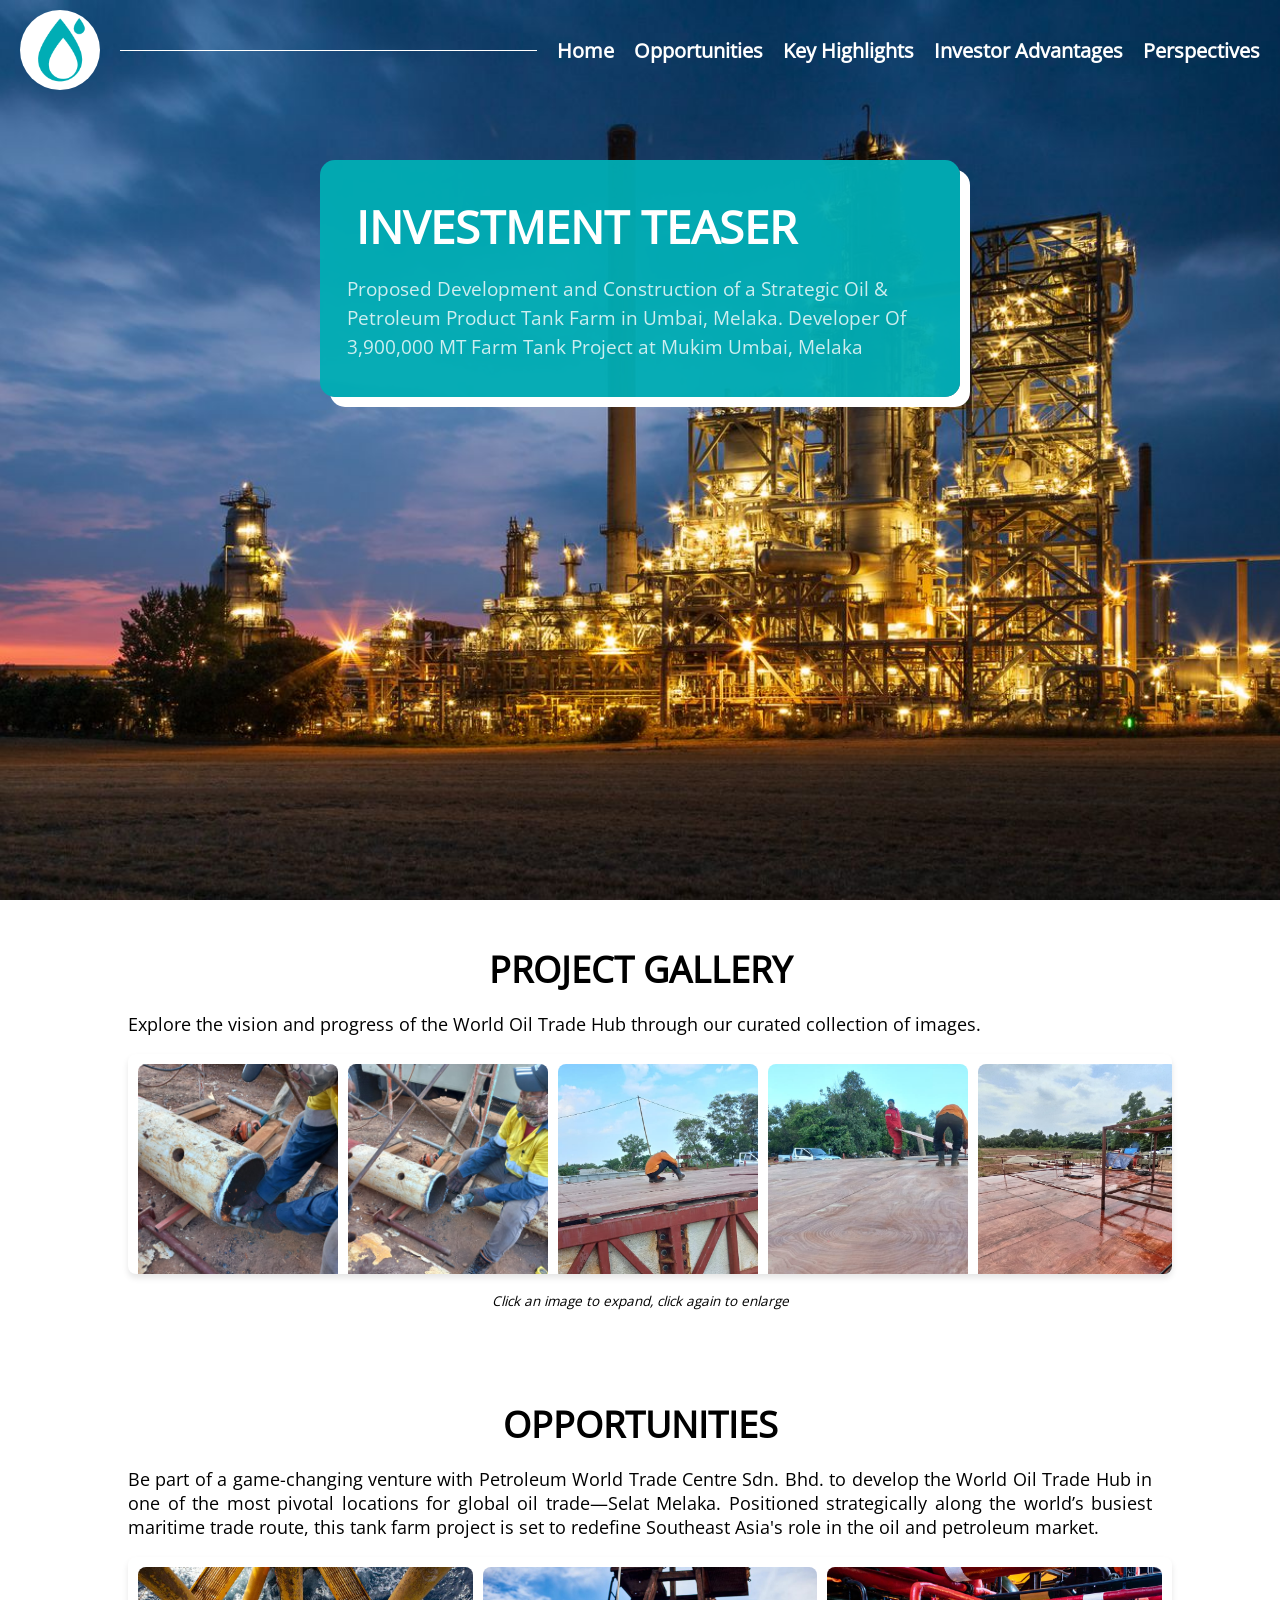
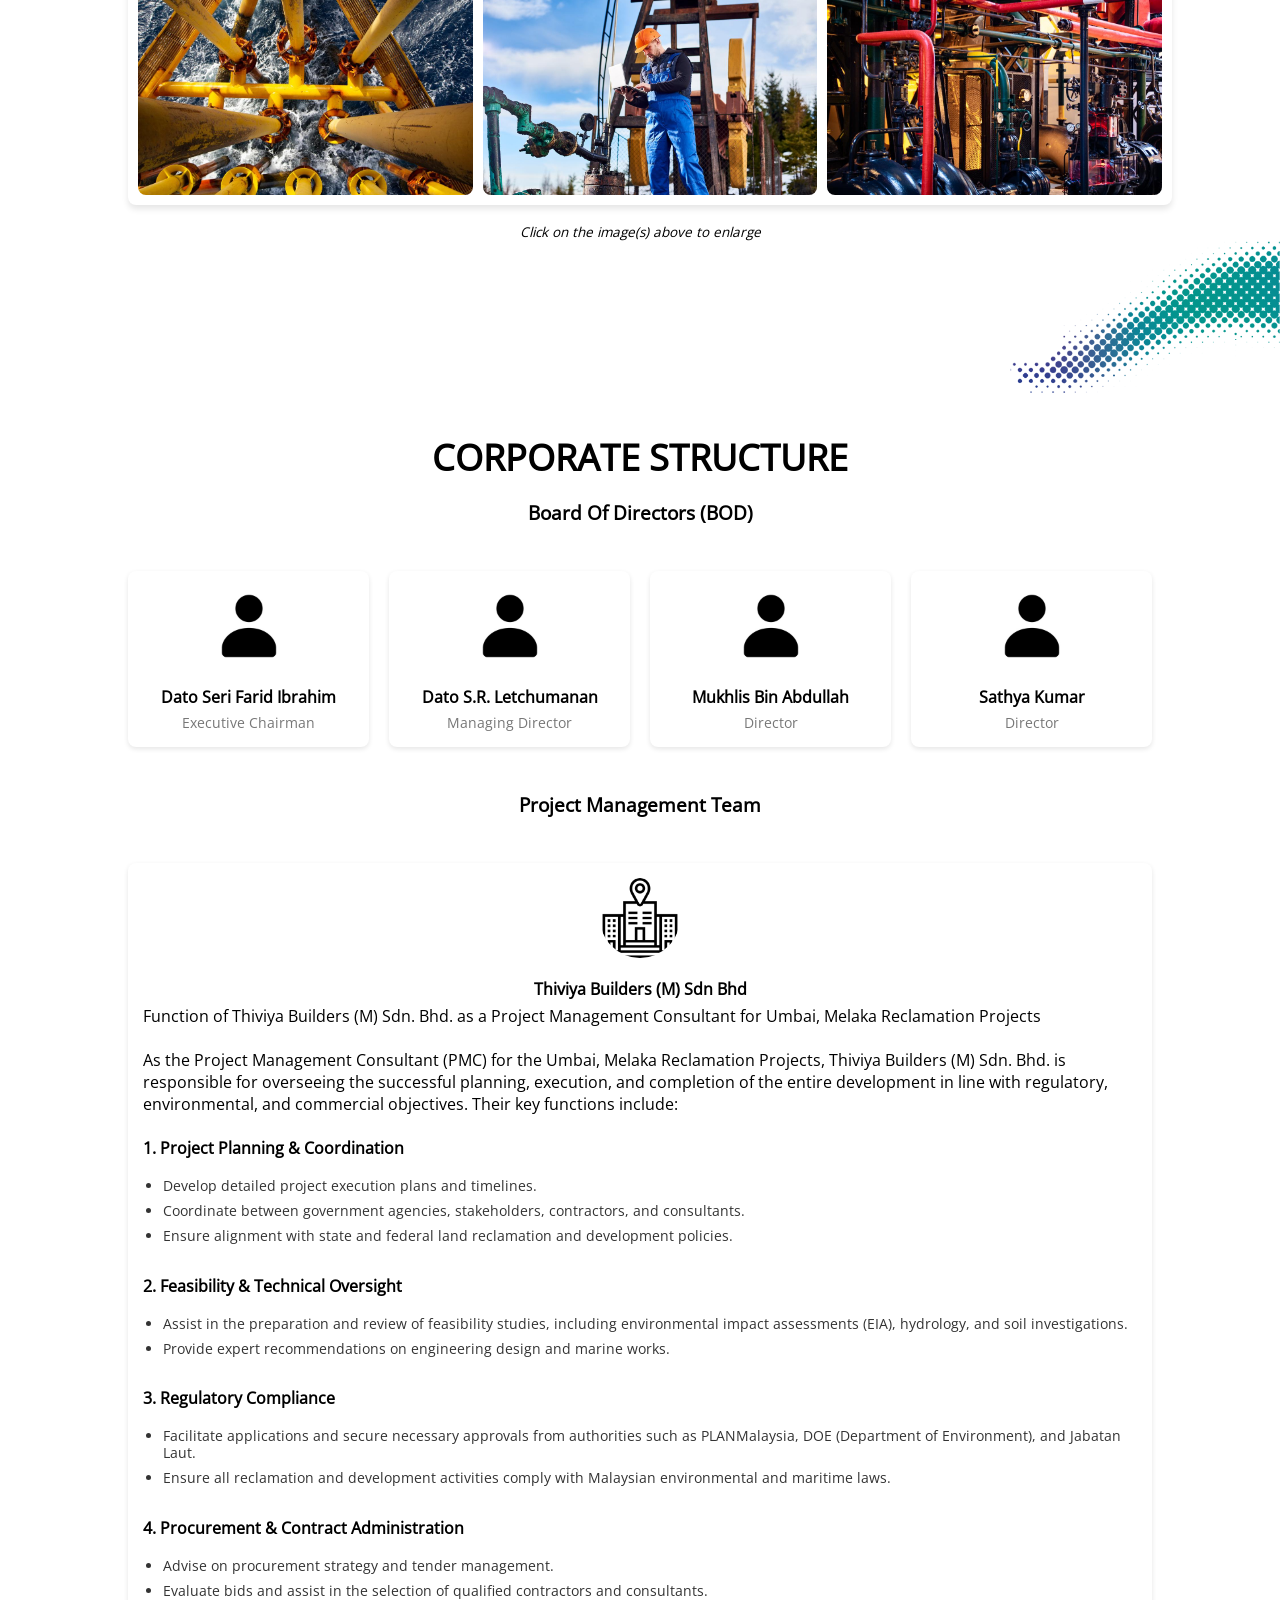
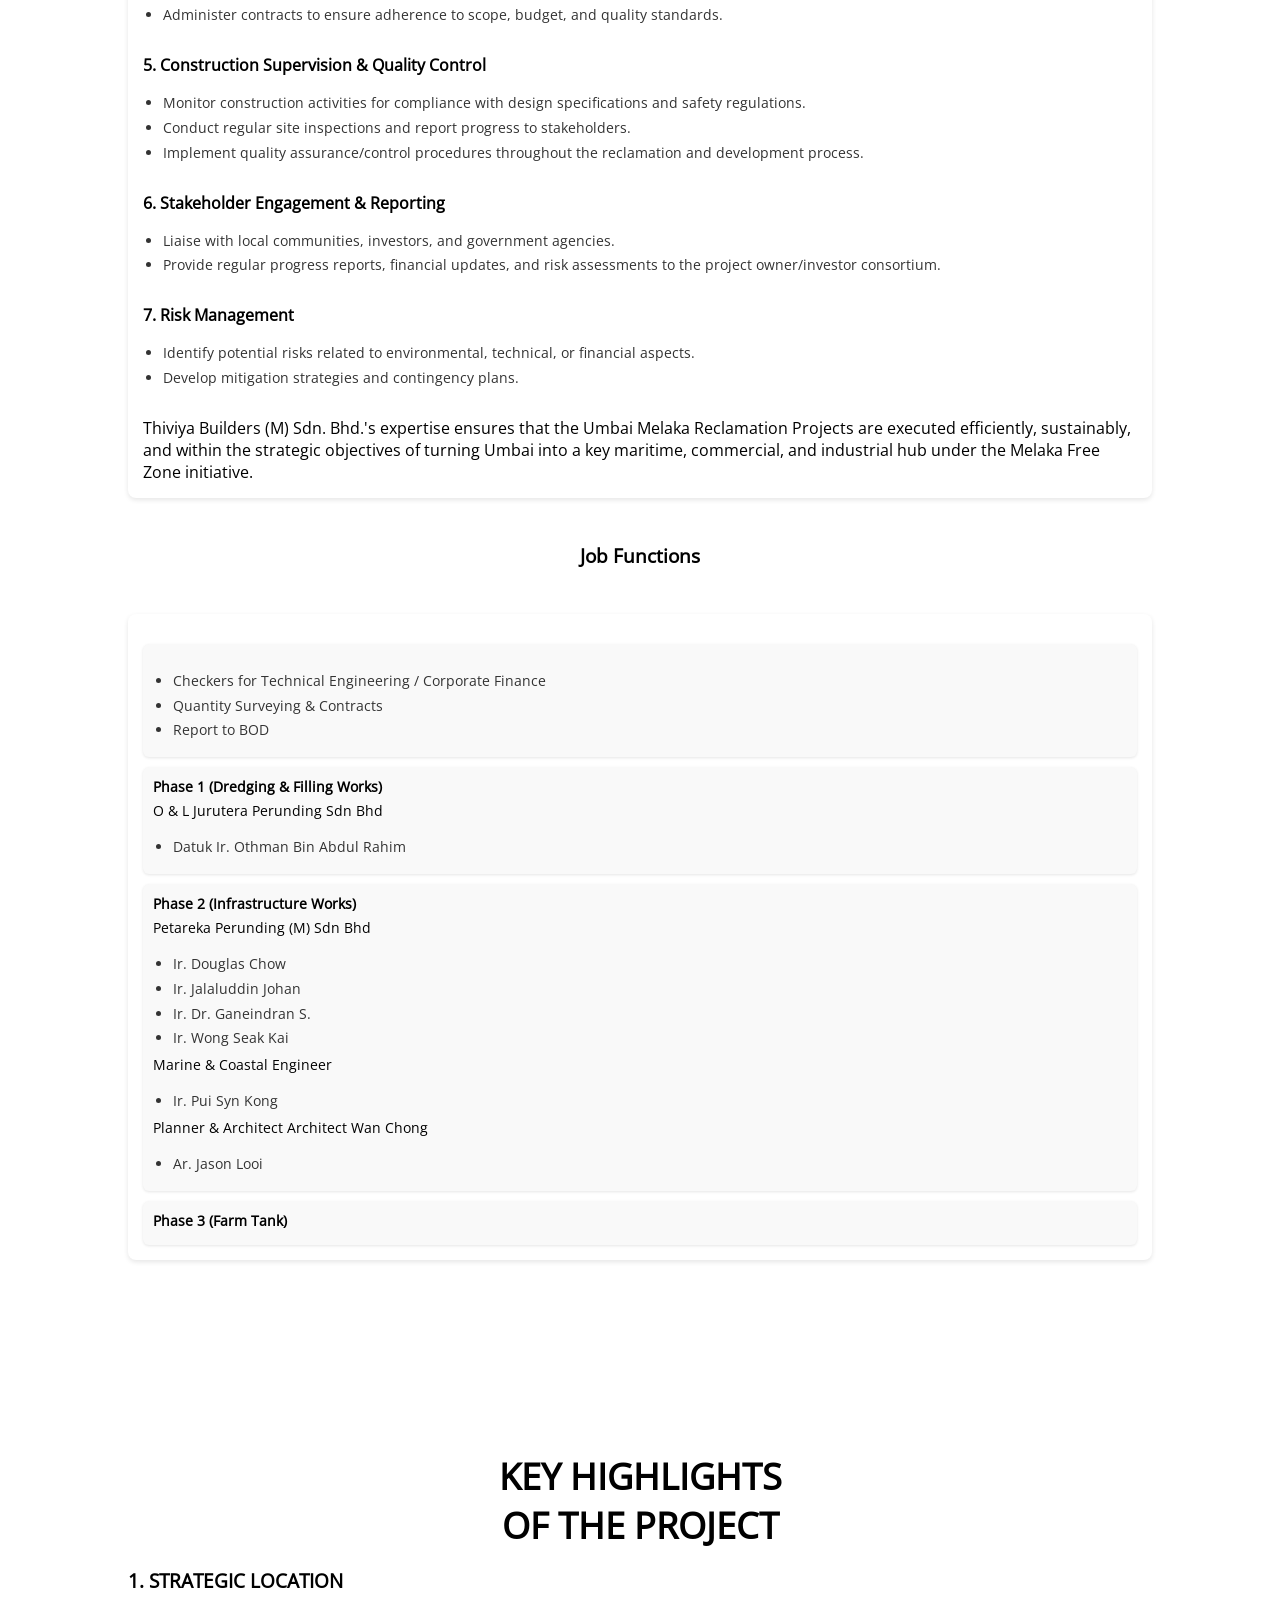
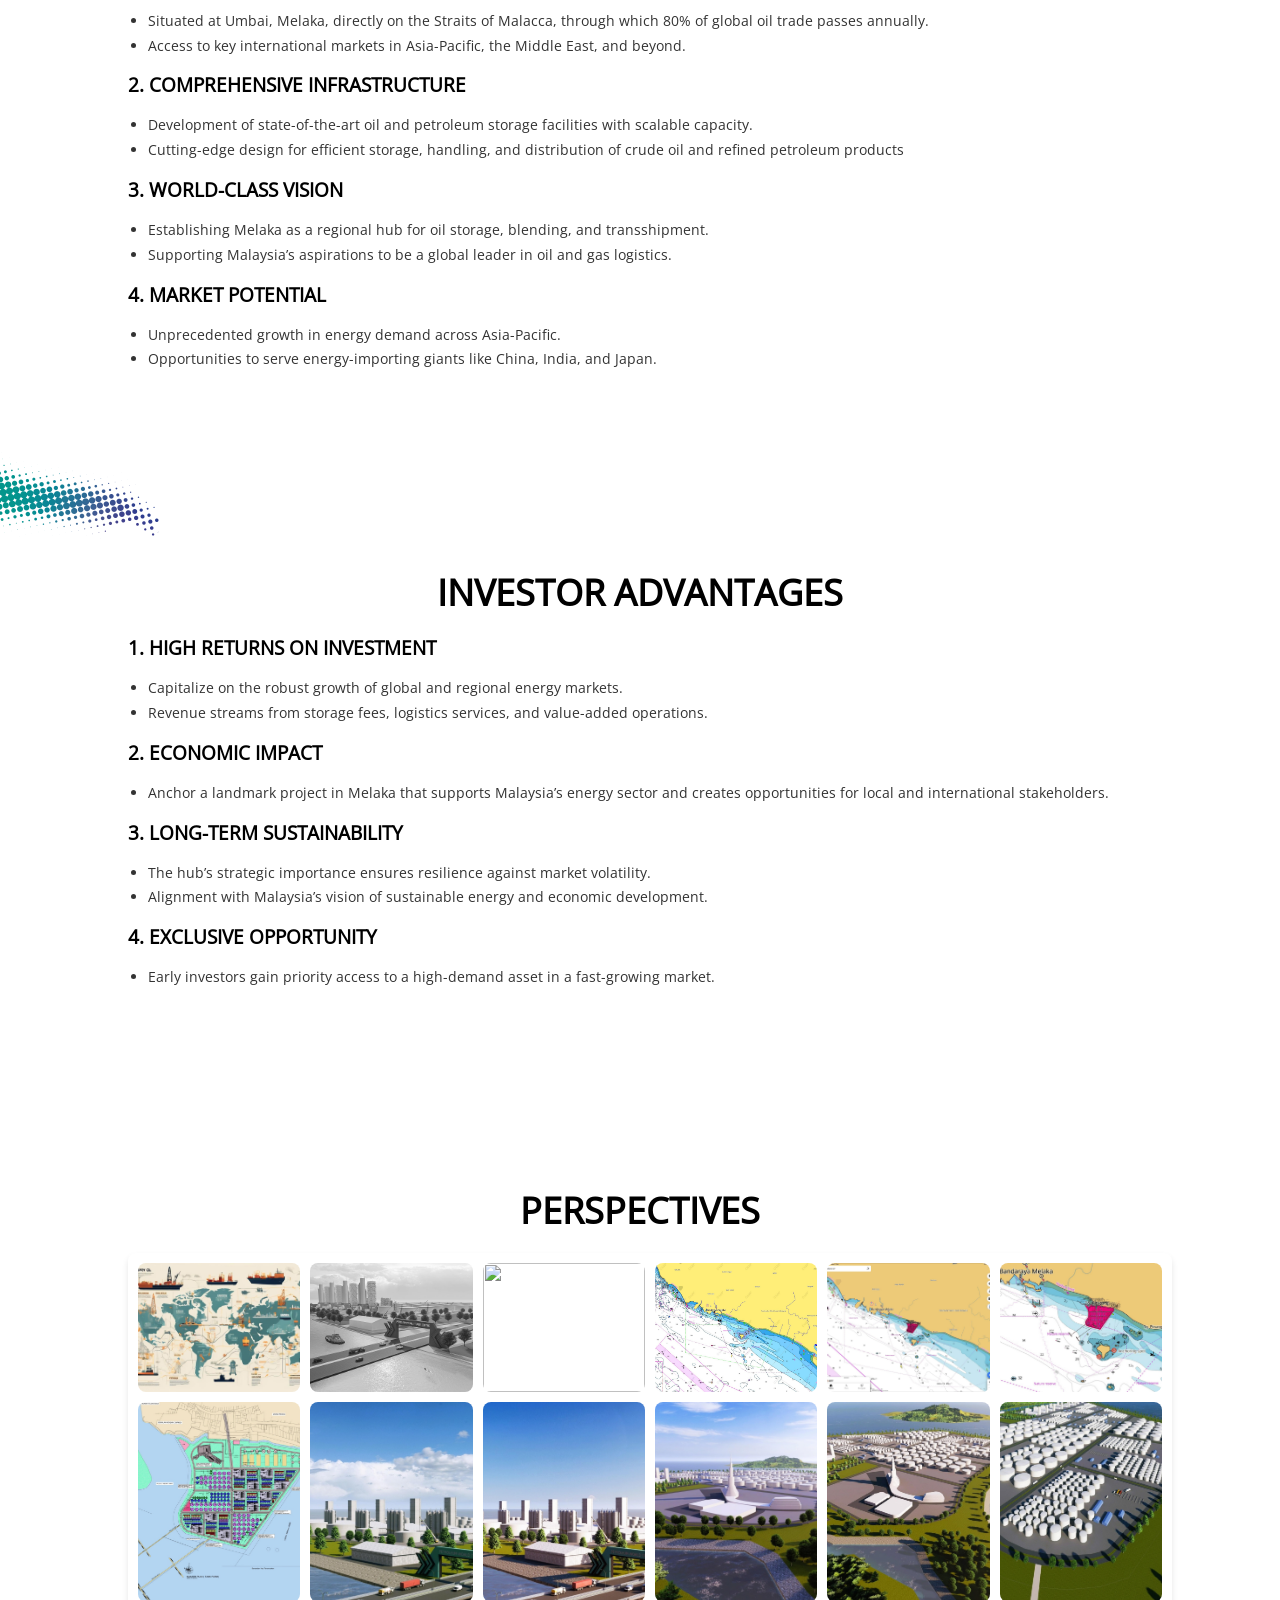
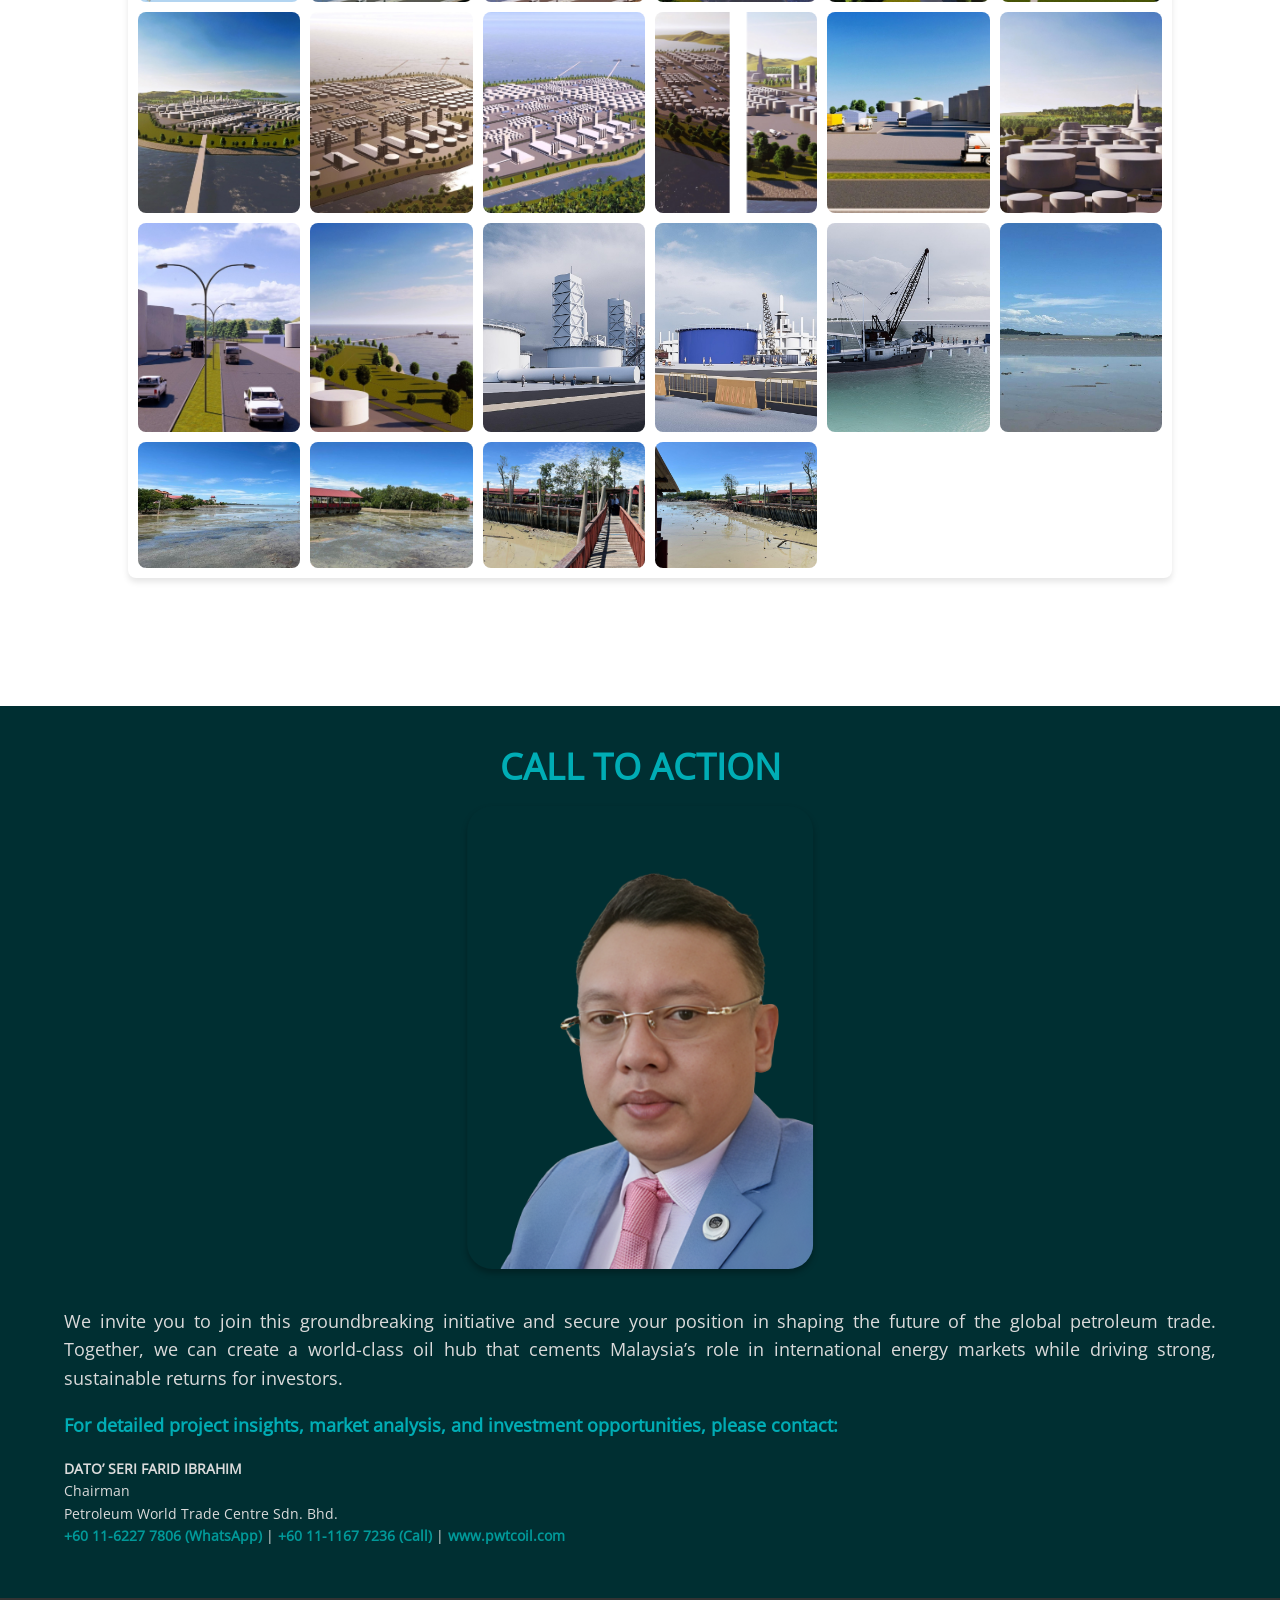
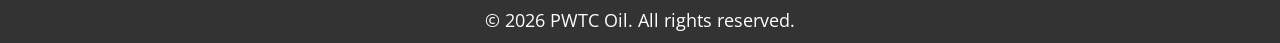
==== index.html @ 4625f6e3 "Update index.html Contact" ====
<!DOCTYPE html>
<html lang="en">
  <head>
    <meta charset="UTF-8">
    <meta name="viewport" content="width=device-width, initial-scale=1.0">
    <meta name="description" content="Strategic Oil & Petroleum Product Tank Farm Development in Umbai, Melaka.">
    <meta name="theme-color" content="#0b1d33">

    <link rel="stylesheet" href="/assets/css/styles.css">
    <link rel="icon" type="image/png" href="/assets/images/PWTC_logo_big.png" />
    <title>PWTC Oil</title>
    <script language="JavaScript" type="text/javascript" src="/assets/js/jquery.js"></script>
    <script language="JavaScript" type="text/javascript" src="/assets/js/jquery-ui.js"></script>
  </head>
  <body>

    <div class="nav">
      <img src="/assets/images/PWTC_logo_big.png">
      <div class="divider"></div>
      <div class="top">
        <a onclick="window.scrollTo({top: 0, behavior: 'smooth'})">Home</a>
        <a onclick="smoothScroll('opportunities')">Opportunities</a>
        <a onclick="smoothScroll('key-highlights')">Key Highlights</a>
        <a onclick="smoothScroll('investor-advantages')">Investor Advantages</a>
        <a onclick="smoothScroll('perspectives')">Perspectives</a>
      </div>
    </div>

    <div class="landing-text">
      <h1>INVESTMENT TEASER</h1>
      <p>
        Proposed Development and Construction of a Strategic Oil & Petroleum Product Tank Farm in Umbai, Melaka.
        Developer Of 3,900,000 MT Farm Tank Project at Mukim Umbai, Melaka
      </p>
    </div>

    <section class="gallery" style="margin-top: 100vh; padding-top: 5vh; padding-bottom: 5vh;" id="gallerySection" class="fade">
      <h1>PROJECT GALLERY</h1>
      <p>Explore the vision and progress of the World Oil Trade Hub through our curated collection of images.</p>
      <div class="gallery-carousel">
        <div class="carousel-track">
          <div class="gallery-item"><img src="/assets/images/gallery/1.jpg" alt="Gallery Image 1"></div>
          <div class="gallery-item"><img src="/assets/images/gallery/2.jpg" alt="Gallery Image 2"></div>
          <div class="gallery-item"><img src="/assets/images/gallery/3.jpg" alt="Gallery Image 3"></div>
          <div class="gallery-item"><img src="/assets/images/gallery/4.jpg" alt="Gallery Image 4"></div>
          <div class="gallery-item"><img src="/assets/images/gallery/5.jpg" alt="Gallery Image 5"></div>
          <div class="gallery-item"><img src="/assets/images/gallery/6.jpg" alt="Gallery Image 6"></div>
          <div class="gallery-item"><img src="/assets/images/gallery/7.jpg" alt="Gallery Image 7"></div>
          <div class="gallery-item"><img src="/assets/images/gallery/8.jpg" alt="Gallery Image 8"></div>
          <div class="gallery-item"><img src="/assets/images/gallery/9.jpg" alt="Gallery Image 9"></div>
          <div class="gallery-item"><img src="/assets/images/gallery/10.jpg" alt="Gallery Image 10"></div>
          <div class="gallery-item"><img src="/assets/images/gallery/11.jpg" alt="Gallery Image 11"></div>
          <div class="gallery-item"><img src="/assets/images/gallery/12.jpg" alt="Gallery Image 12"></div>
          <div class="gallery-item"><img src="/assets/images/gallery/13.jpg" alt="Gallery Image 13"></div>
          <div class="gallery-item"><img src="/assets/images/gallery/14.jpg" alt="Gallery Image 14"></div>
          <div class="gallery-item"><img src="/assets/images/gallery/15.jpg" alt="Gallery Image 15"></div>
          <div class="gallery-item"><img src="/assets/images/gallery/16.jpg" alt="Gallery Image 16"></div>
          <div class="gallery-item"><img src="/assets/images/gallery/17.jpg" alt="Gallery Image 17"></div>
          <div class="gallery-item"><img src="/assets/images/gallery/18.jpg" alt="Gallery Image 18"></div>
          <div class="gallery-item"><img src="/assets/images/gallery/19.jpg" alt="Gallery Image 19"></div>
          <div class="gallery-item"><img src="/assets/images/gallery/20.jpg" alt="Gallery Image 20"></div>
          <div class="gallery-item"><img src="/assets/images/gallery/21.jpg" alt="Gallery Image 21"></div>
          <div class="gallery-item"><img src="/assets/images/gallery/22.jpg" alt="Gallery Image 22"></div>
          <div class="gallery-item"><img src="/assets/images/gallery/23.jpg" alt="Gallery Image 23"></div>
          <div class="gallery-item"><img src="/assets/images/gallery/24.jpg" alt="Gallery Image 24"></div>
          <div class="gallery-item"><img src="/assets/images/gallery/25.jpg" alt="Gallery Image 25"></div>
        </div>
      </div>
      <button class="collapse-btn" style="display: none;">Collapse Gallery</button>
      <p class="bt">Click an image to expand, click again to enlarge</p>
    </section>

    <section class="opportunities" style="padding-top: 5vh;" id="firstSection" class="fade">
      <h1>OPPORTUNITIES</h1>
      <p>
        Be part of a game-changing venture with Petroleum World
        Trade Centre Sdn. Bhd. to develop the World Oil Trade Hub in
        one of the most pivotal locations for global oil trade—Selat
        Melaka. Positioned strategically along the world’s busiest
        maritime trade route, this tank farm project is set to redefine
        Southeast Asia's role in the oil and petroleum market.
      </p>
      <div class="image-grid">
        <div class="grid-item"><img onclick="modalimg(this)" src="/assets/images/img18.jpg" alt="Image 1"></div>
        <div class="grid-item"><img onclick="modalimg(this)" src="/assets/images/img20.jpg" alt="Image 2"></div>
        <div class="grid-item"><img onclick="modalimg(this)" src="/assets/images/img19.jpg" alt="Image 3"></div>
      </div>
      <p class="bt">Click on the image(s) above to enlarge</p>
      <img class="decoleft" src="/assets/images/frpattern.png">
    </section>

    <section class="corporate-structure">
      <h1>CORPORATE STRUCTURE</h1>
      <h2 class="grid-title">Board Of Directors (BOD)</h2>
      <div class="grid" style="margin-top: 5vh;">
        <div class="card">
            <img src="assets/images/pfp_placeholder.jpg" alt="Profile Picture" class="profile-picture">
            <div class="name">Dato Seri Farid Ibrahim</div>
            <div class="group">Executive Chairman</div>
        </div>
        <div class="card">
            <img src="assets/images/pfp_placeholder.jpg" alt="Profile Picture" class="profile-picture">
            <div class="name">Dato S.R. Letchumanan</div>
            <div class="group">Managing Director</div>
        </div>
        <div class="card">
            <img src="assets/images/pfp_placeholder.jpg" alt="Profile Picture" class="profile-picture">
            <div class="name">Mukhlis Bin Abdullah</div>
            <div class="group">Director</div>
        </div>
        <div class="card">
          <img src="assets/images/pfp_placeholder.jpg" class="profile-picture">
          <div class="name">Sathya Kumar</div>
          <div class="group">Director</div>
        </div>
      </div>
      <h2 class="grid-title" style="margin-top: 5vh;">Project Management Team</h2>
      <div class="grid" style="margin-top: 5vh;">
        <div class="card">
          <img src="assets/images/building_placeholder.png" class="profile-picture">
          <div class="name">Thiviya Builders (M) Sdn Bhd</div>
          <div style="text-align: left;">
  Function of Thiviya Builders (M) Sdn. Bhd. as a Project Management Consultant for Umbai, Melaka Reclamation Projects
  <br>
  <br>
  As the Project Management Consultant (PMC) for the Umbai, Melaka Reclamation Projects, Thiviya Builders (M) Sdn. Bhd. is responsible for overseeing the successful planning, execution, and completion of the entire development in line with regulatory, environmental, and commercial objectives. Their key functions include:
  <br><br>
  <b>1. Project Planning & Coordination</b>
  <ul>
    <li>Develop detailed project execution plans and timelines.</li>
    <li>Coordinate between government agencies, stakeholders, contractors, and consultants.</li>
    <li>Ensure alignment with state and federal land reclamation and development policies.</li>
  </ul><br>

  <b>2. Feasibility & Technical Oversight</b>
  <ul>
    <li>Assist in the preparation and review of feasibility studies, including environmental impact assessments (EIA), hydrology, and soil investigations.</li>
    <li>Provide expert recommendations on engineering design and marine works.</li>
  </ul><br>

  <b>3. Regulatory Compliance</b>
  <ul>
    <li>Facilitate applications and secure necessary approvals from authorities such as PLANMalaysia, DOE (Department of Environment), and Jabatan Laut.</li>
    <li>Ensure all reclamation and development activities comply with Malaysian environmental and maritime laws.</li>
  </ul><br>

  <b>4. Procurement & Contract Administration</b>
  <ul>
    <li>Advise on procurement strategy and tender management.</li>
    <li>Evaluate bids and assist in the selection of qualified contractors and consultants.</li>
    <li>Administer contracts to ensure adherence to scope, budget, and quality standards.</li>
  </ul><br>

  <b>5. Construction Supervision & Quality Control</b>
  <ul>
    <li>Monitor construction activities for compliance with design specifications and safety regulations.</li>
    <li>Conduct regular site inspections and report progress to stakeholders.</li>
    <li>Implement quality assurance/control procedures throughout the reclamation and development process.</li>
  </ul><br>

  <b>6. Stakeholder Engagement & Reporting</b>
  <ul>
    <li>Liaise with local communities, investors, and government agencies.</li>
    <li>Provide regular progress reports, financial updates, and risk assessments to the project owner/investor consortium.</li>
  </ul><br>

  <b>7. Risk Management</b>
  <ul>
    <li>Identify potential risks related to environmental, technical, or financial aspects.</li>
    <li>Develop mitigation strategies and contingency plans.</li>
  </ul><br>

  Thiviya Builders (M) Sdn. Bhd.'s expertise ensures that the Umbai Melaka Reclamation Projects are executed efficiently, sustainably, and within the strategic objectives of turning Umbai into a key maritime, commercial, and industrial hub under the Melaka Free Zone initiative.
</div>
        </div>
      </div>
      <h2 class="grid-title" style="margin-top: 5vh;">Job Functions</h2>
      <div class="grid" style="margin-top: 5vh;">
        <div class="card">
            <div class="nested-cards" style="grid-template-columns: none;">
              <div class="nested-card">
                <ul>
                  <li>Checkers for Technical Engineering / Corporate Finance</li>
                  <li>Quantity Surveying & Contracts</li>
                  <li>Report to BOD</li>
                </ul>
              </div>
              <div class="nested-card">
                <div class="nested-card-title" style="text-align: left;">Phase 1 (Dredging & Filling Works)</div>
                <div style="text-align: left;">
                  O & L Jurutera Perunding Sdn Bhd
                  <ul>
                    <li>Datuk Ir. Othman Bin Abdul Rahim</li>
                  </ul>
                </div>
              </div>
              <div class="nested-card">
                <div class="nested-card-title" style="text-align: left;">Phase 2 (Infrastructure Works)</div>
                <div style="text-align: left;">
                  Petareka Perunding (M) Sdn Bhd
                  <ul>
                    <li>Ir. Douglas Chow</li>
                    <li>Ir. Jalaluddin Johan</li>
                    <li>Ir. Dr. Ganeindran S.</li>
                    <li>Ir. Wong Seak Kai</li>
                  </ul>
                  Marine & Coastal Engineer
                  <ul>
                    <li>Ir. Pui Syn Kong</li>
                  </ul>
                  Planner & Architect Architect Wan Chong
                  <ul>
                    <li>Ar. Jason Looi</li>
                  </ul>
                </div>
              </div>
              <div class="nested-card">
                <div class="nested-card-title" style="text-align: left;">Phase 3 (Farm Tank)</div>
              </div>
            </div>
        </div>
      </div>
    </section>

    <section class="key-highlights">
      <div id="particles-js"></div>
      <h1>KEY HIGHLIGHTS<br>OF THE PROJECT</h1>
      <h2>1. STRATEGIC LOCATION</h2>
      <ul>
        <li>Situated at Umbai, Melaka, directly on the Straits of Malacca, through which 80% of global oil trade passes annually.</li>
        <li>Access to key international markets in Asia-Pacific, the Middle East, and beyond.</li>
      </ul>
      <h2>2. COMPREHENSIVE INFRASTRUCTURE</h2>
      <ul>
        <li>Development of state-of-the-art oil and petroleum storage facilities with scalable capacity.</li>
        <li>Cutting-edge design for efficient storage, handling, and distribution of crude oil and refined petroleum products</li>
      </ul>
      <h2>3. WORLD-CLASS VISION</h2>
      <ul>
        <li>Establishing Melaka as a regional hub for oil storage, blending, and transshipment.</li>
        <li>Supporting Malaysia’s aspirations to be a global leader in oil and gas logistics.</li>
      </ul>
      <h2>4. MARKET POTENTIAL</h2>
      <ul>
        <li>Unprecedented growth in energy demand across Asia-Pacific.</li>
        <li>Opportunities to serve energy-importing giants like China, India, and Japan.</li>
      </ul>
      <img class="decoright" src="/assets/images/flpattern.png">
    </section>

    <section class="investor-advantages">
      <h1>INVESTOR ADVANTAGES</h1>
      <h2>1. HIGH RETURNS ON INVESTMENT</h2>
      <ul>
        <li>Capitalize on the robust growth of global and regional energy markets.</li>
        <li>Revenue streams from storage fees, logistics services, and value-added operations.</li>
      </ul>
      <h2>2. ECONOMIC IMPACT</h2>
      <ul>
        <li>Anchor a landmark project in Melaka that supports Malaysia’s energy sector and creates opportunities for local and international stakeholders.</li>
      </ul>
      <h2>3. LONG-TERM SUSTAINABILITY</h2>
      <ul>
        <li>The hub’s strategic importance ensures resilience against market volatility.</li>
        <li>Alignment with Malaysia’s vision of sustainable energy and economic development.</li>
      </ul>
      <h2>4. EXCLUSIVE OPPORTUNITY</h2>
      <ul>
        <li>Early investors gain priority access to a high-demand asset in a fast-growing market.</li>
      </ul>
    </section>

    <section class="perspectives">
      <h1>PERSPECTIVES</h1>
      <div class="image-grid">
        <div class="grid-item"><img onclick="modalimg(this)" src="/assets/images/7.jpg"></div>
        <div class="grid-item"><img onclick="modalimg(this)" src="/assets/images/24.jpg"></div>
        <div class="grid-item"><img onclick="modalimg(this)" src="/assets/images/27.png"></div>
        <div class="grid-item"><img onclick="modalimg(this)" src="/assets/images/28.jpg"></div>
        <div class="grid-item"><img onclick="modalimg(this)" src="/assets/images/30.jpg"></div>
        <div class="grid-item"><img onclick="modalimg(this)" src="/assets/images/32.jpg"></div>
        <div class="grid-item"><img onclick="modalimg(this)" src="/assets/images/35.jpg"></div>
        <div class="grid-item"><img onclick="modalimg(this)" src="/assets/images/38.jpg"></div>
        <div class="grid-item"><img onclick="modalimg(this)" src="/assets/images/39.jpg"></div>
        <div class="grid-item"><img onclick="modalimg(this)" src="/assets/images/40.jpg"></div>
        <div class="grid-item"><img onclick="modalimg(this)" src="/assets/images/41.jpg"></div>
        <div class="grid-item"><img onclick="modalimg(this)" src="/assets/images/42.jpg"></div>
        <div class="grid-item"><img onclick="modalimg(this)" src="/assets/images/43.jpg"></div>
        <div class="grid-item"><img onclick="modalimg(this)" src="/assets/images/44.jpg"></div>
        <div class="grid-item"><img onclick="modalimg(this)" src="/assets/images/45.jpg"></div>
        <div class="grid-item"><img onclick="modalimg(this)" src="/assets/images/46.png"></div>
        <div class="grid-item"><img onclick="modalimg(this)" src="/assets/images/47.jpg"></div>
        <div class="grid-item"><img onclick="modalimg(this)" src="/assets/images/48.jpg"></div>
        <div class="grid-item"><img onclick="modalimg(this)" src="/assets/images/49.jpg"></div>
        <div class="grid-item"><img onclick="modalimg(this)" src="/assets/images/50.jpg"></div>
        <div class="grid-item"><img onclick="modalimg(this)" src="/assets/images/51.jpg"></div>
        <div class="grid-item"><img onclick="modalimg(this)" src="/assets/images/52.jpg"></div>
        <div class="grid-item"><img onclick="modalimg(this)" src="/assets/images/53.jpg"></div>
        <div class="grid-item"><img onclick="modalimg(this)" src="/assets/images/54.jpg"></div>
        <div class="grid-item"><img onclick="modalimg(this)" src="/assets/images/55.jpg"></div>
        <div class="grid-item"><img onclick="modalimg(this)" src="/assets/images/56.jpg"></div>
        <div class="grid-item"><img onclick="modalimg(this)" src="/assets/images/57.png"></div>
        <div class="grid-item"><img onclick="modalimg(this)" src="/assets/images/58.jpg"></div>
      </div>
    </section>

    <section class="call-to-action">
      <h1>CALL TO ACTION</h1>
      <div class="content-wrapper">
        <img class="person-frame" src="/assets/images/dsfi.png" alt="Person Image">
          <div class="text-content">
              <p>We invite you to join this groundbreaking initiative and secure your position in shaping the future of the global petroleum trade. Together, we can create a world-class oil hub that cements Malaysia’s role in international energy markets while driving strong, sustainable returns for investors.</p>
              <p class="highlight">For detailed project insights, market analysis, and investment opportunities, please contact:</p>
              <p class="contact-info">
                  <strong>DATO’ SERI FARID IBRAHIM</strong><br>
                  Chairman<br>
                  Petroleum World Trade Centre Sdn. Bhd.<br>
                  <a href="tel:601162277806">+60 11-6227 7806 (WhatsApp)</a> | <a href="tel:601111677236">+60 11-1167 7236 (Call)</a> | <a href="http://www.pwtcoil.com" target="_blank">www.pwtcoil.com</a>
              </p>
          </div>
      </div>
    </section>

    <footer class="footer">
      <p id="c">© 2024 PWTC Oil. All rights reserved.</p>
    </footer>

    <div class="image-modal">
      <img id="modalimg" onclick="closeimgmodal()" src="">
      <a>×</a>
    </div>
    <script src="/assets/js/main.js"></script>
    <script src="/assets/js/stars.js"></script>
    <script src="/assets/js/carousel.js"></script>
  </body>
</html>
---- assets/css/styles.css ----
* {
    padding: 0;
    border: 0;
    margin: 0;
    font-family: OpenSans;
}
.nav {
    display: flex;
    position: fixed;
    height: 100px;
    width: 100%;
    top: 0;
    left: 0;
    align-items: center;
    transition: all .2s;
    z-index: 1000;
}
.nav img {
    height: 80%;
    margin-left: 20px;
    z-index: 1;
    background-color: white;
    border-radius: 1000px;
}
.nav .divider {
    flex-grow: 1;
    height: 1px;
    background-color: white;
    margin: 0 20px;
    transition: all .3s;
}
.nav .top {
    display: flex;
    align-items: center;
    gap: 20px;
    padding-right: 20px;
}
.nav .top a {
    text-decoration: none;
    color: white;
    font-size: 20px;
    font-weight: bold;
    transition: color 0.3s ease;
}
.nav .top a:hover {
    color: #00adb5 !important;
    cursor: pointer;
}
.nav:hover, .nav.active {
    box-shadow: 0 0 15px -0px rgba(0, 0, 0, 0.1);
    background-color: white;
    transition: all .3s;
}
.nav:hover .divider, .divider.active {
    background-color: rgba(0, 0, 0, 0.2);
    transition: all .3s;
}
.nav:hover .top a, .top.active a {
    color: black;
    transition: all .3s;
}

html, body {
    height: 100%;
    margin: 0;
}

body {
    background-image: url('/assets/images/banner.jpg');
    background-size: cover;
    background-position: center;
    background-repeat: no-repeat;
    background-attachment: fixed;
    transition: .3s all;
}

.landing-text {
    position: absolute;
    background-color: rgba(0, 173, 181, .95);
    color: white;
    padding: 3vh;
    left: 50%;
    transform: translateX(-50%);
    top: 10rem;
    border-radius: 15px;
    z-index: -1;
    box-shadow: 10px 10px;
}

.landing-text h1 {
    padding: 1vh;
    font-size: 5vh;
    font-weight: bold;
}

.landing-text h1 span {
    display: block;
    font-size: 2.5rem;
}

.landing-text p {
    font-size: 1.2rem;
    margin-top: 1vh;
    line-height: 1.5;
    color: rgba(255, 255, 255, 0.8);
    margin-bottom: 1vh;
}

section {
    background-color: white;
    position: relative;
    padding: 10%;
    padding-top: 5%;
    height: fit-content;
}
.fade {
    background-color: rgba(0, 0, 0, 0);
    background-image: linear-gradient(rgba(255, 255, 255, 0), rgba(255, 255, 255, 1) 10%);
}
section h1 {
    text-align: center;
    font-size: 4vh;
    font-weight: bold;
    z-index: 5;
    position: relative;
}
section h2 {
    margin-top: 2vh;
    text-align: left;
    font-size: 2.1vh;
    font-weight: bold;
    z-index: 5;
    position: relative;
}
section p {
    margin-top: 2vh;
    font-size: 2vh;
    text-align: justify;
    z-index: 5;
    position: relative;
}

.image-grid {
    display: grid;
    grid-template-columns: repeat(auto-fit, minmax(150px, 1fr));
    gap: 10px;
    width: 100%;
    margin-top: 2vh;
    padding: 10px;
    background: white;
    border-radius: 8px;
    box-shadow: 0 4px 6px rgba(0, 0, 0, 0.1);
}

.grid-item {
    overflow: hidden;
    border-radius: 8px;
    position: relative;
    cursor: pointer;
}

.grid-item img {
    width: 100%;
    height: 100%;
    object-fit: cover;
    transition: transform 0.3s ease;
}

.grid-item img:hover {
    transform: scale(1.1);
}

.gallery-carousel {
    width: 100%;
    overflow: hidden;
    margin-top: 2vh;
    padding: 10px;
    background: white;
    border-radius: 8px;
    box-shadow: 0 4px 6px rgba(0, 0, 0, 0.1);
    transition: height 0.3s ease;
}

.gallery-carousel.expanded {
    height: 600px;
}

.carousel-track {
    display: flex;
    transition: transform 0.5s ease;
    will-change: transform;
}

.gallery-carousel.expanded .carousel-track {
    overflow: visible;
}

.gallery-item {
    flex: 0 0 auto;
    width: 200px;
    margin-right: 10px;
    border-radius: 8px;
    overflow: hidden;
    cursor: pointer;
}

.gallery-item img {
    width: 100%;
    height: 100%;
    object-fit: cover;
    transition: transform 0.3s ease;
}

.gallery-item img:hover {
    transform: scale(1.1);
}

.collapse-btn {
    display: none;
    margin: 10px auto;
    padding: 10px 20px;
    background-color: #00adb5;
    color: white;
    border: none;
    border-radius: 5px;
    cursor: pointer;
    font-size: 16px;
    font-weight: bold;
    transition: background-color 0.3s ease;
}

.collapse-btn:hover {
    background-color: #009999;
}

section ul {
    list-style-type: disc;
    margin: 0;
    padding-left: 4vh;
    padding-top: 1vh;
}

section li {
    font-size: 2vh;
    line-height: 1.4;
    color: #333;
    margin-bottom: 8px;
}

section .bt {
    font-style: italic;
    text-align: center !important;
    font-size: 1.5vh;
}

section .grid-title {
    text-align: center;
}

section .grid {
    display: grid;
    grid-template-columns: repeat(auto-fit, minmax(150px, 1fr));
    gap: 20px;
}
section .card {
    background: #fff;
    border-radius: 8px;
    box-shadow: 0 2px 5px rgba(0, 0, 0, 0.1);
    text-align: center;
    padding: 15px;
}
section .profile-picture {
    width: 80px;
    height: 80px;
    border-radius: 50%;
    object-fit: cover;
    margin-bottom: 10px;
}
section .name {
    font-size: 16px;
    font-weight: bold;
    margin: 5px 0;
}
section .group {
    font-size: 14px;
    color: #777;
}
section .nested-cards {
    display: grid;
    grid-template-columns: repeat(auto-fit, minmax(100px, 1fr));
    gap: 10px;
    margin-top: 15px;
}
section .nested-card {
    background: #f9f9f9;
    border-radius: 6px;
    padding: 10px;
    text-align: center;
    font-size: 14px;
    box-shadow: 0 1px 3px rgba(0, 0, 0, 0.1);
}
section .nested-card-title {
    font-weight: bold;
    margin-bottom: 5px;
}
section .nested-card img {
    width: 50px;
    height: 50px;
    object-fit: cover;
    border-radius: 6px;
    margin-bottom: 5px;
}
section ul {
    list-style-type: disc;
    margin: 10px 0 0;
    padding-left: 20px;
    text-align: left;
}
section ul li {
    font-size: 14px;
    line-height: 1.2;
}

/* General Styles for Call-to-Action */
.call-to-action {
    background: rgb(0, 47, 50);
    color: #dbdbdb;
    text-align: left;
    padding: 4vh 5vw;
    box-shadow: 0 4px 6px rgba(0, 0, 0, 0.1);
}

.call-to-action h1 {
    font-size: 4vh;
    color: #00adb5;
    font-weight: bold;
    margin-bottom: 15px;
}

/* Wrapper for Text and Image */
.content-wrapper {
    display: flex;
    justify-content: space-between;
    align-items: flex-start;
    gap: 20px;
    flex-wrap: wrap;
}

.text-content {
    max-width: 100%;
    line-height: 1.6;
}

.call-to-action p {
    font-size: 2vh;
    margin-bottom: 15px;
}

.call-to-action .highlight {
    color: #00adb5;
    font-weight: bold;
}

.call-to-action .contact-info {
    font-size: 14px;
    line-height: 1.6;
}

.call-to-action .contact-info a {
    color: #009999;
    text-decoration: none;
    font-weight: bold;
}

.call-to-action .contact-info a:hover {
    text-decoration: underline;
}

.person-frame {
    left: 50%;
    position: relative;
    transform: translateX(-50%);
    width: 30%;
    border-radius: 25px;
    box-shadow: 0 4px 6px rgba(0, 0, 0, 0.3);
    object-fit: cover;
    transition: all 0.3s ease;
}

.person-frame:hover {
    transform: scale(1.05) translateX(-47.5%);
    left: 50%;
}

/* Responsive Design */
@media screen and (max-width: 768px) {
    .content-wrapper {
        flex-direction: column;
        align-items: center;
        text-align: center;
    }

    .text-content {
        max-width: 100%;
    }

    .person-frame {
        transform: scale(1) translateX(-50%);
        left: 40%;
        width: 80%;
        margin-top: 20px;
    }
    .person-frame:hover {
        transform: scale(1.05) translateX(-47.5%);
        left: 40%;
    }
    .nav .top {
        display: none;
    }

    .gallery-carousel {
        height: 150px;
    }

    .gallery-carousel.expanded {
        height: 400px;
    }

    .gallery-item {
        width: 120px;
    }
}

.footer {
    text-align: center;
    background-color: #333;
    color: #fff;
    font-size: 2vh;
    position: relative;
    height: 5vh;
    bottom: 0;
    left: 0;
    width: 100%;
}
.footer p {
    top: 50%;
    transform: translateY(40%);
}

.decoleft {
    position: absolute;
    z-index: 1;
    right: 0;
    width: 30vh;
}
.decoright {
    position: absolute;
    z-index: 1;
    left: -10vh;
    width: 30vh;
}

#particles-js {
    position: absolute;
    top: 0;
    left: 0;
    width: 100%;
    height: 100%;
    z-index: 0;
    min-height: 100vh;
}

.image-modal {
    width: 100%;
    height: 100%;
    opacity: 0;
    visibility: hidden;
    position: fixed;
    z-index: 10001;
    top: 0;
    background-color: rgba(0, 0, 0, 0.7);
    transition: opacity 0.3s ease, visibility 0.3s ease;
}

.image-modal img {
    width: 90%;
    top: 50%;
    left: 50%;
    transform: translate(-50%, -50%);
    position: relative;
}

.image-modal.active {
    opacity: 1;
    visibility: visible;
}

@font-face {
    font-family: OpenSans;
    src: url(/assets/OpenSans-Regular.ttf);
}
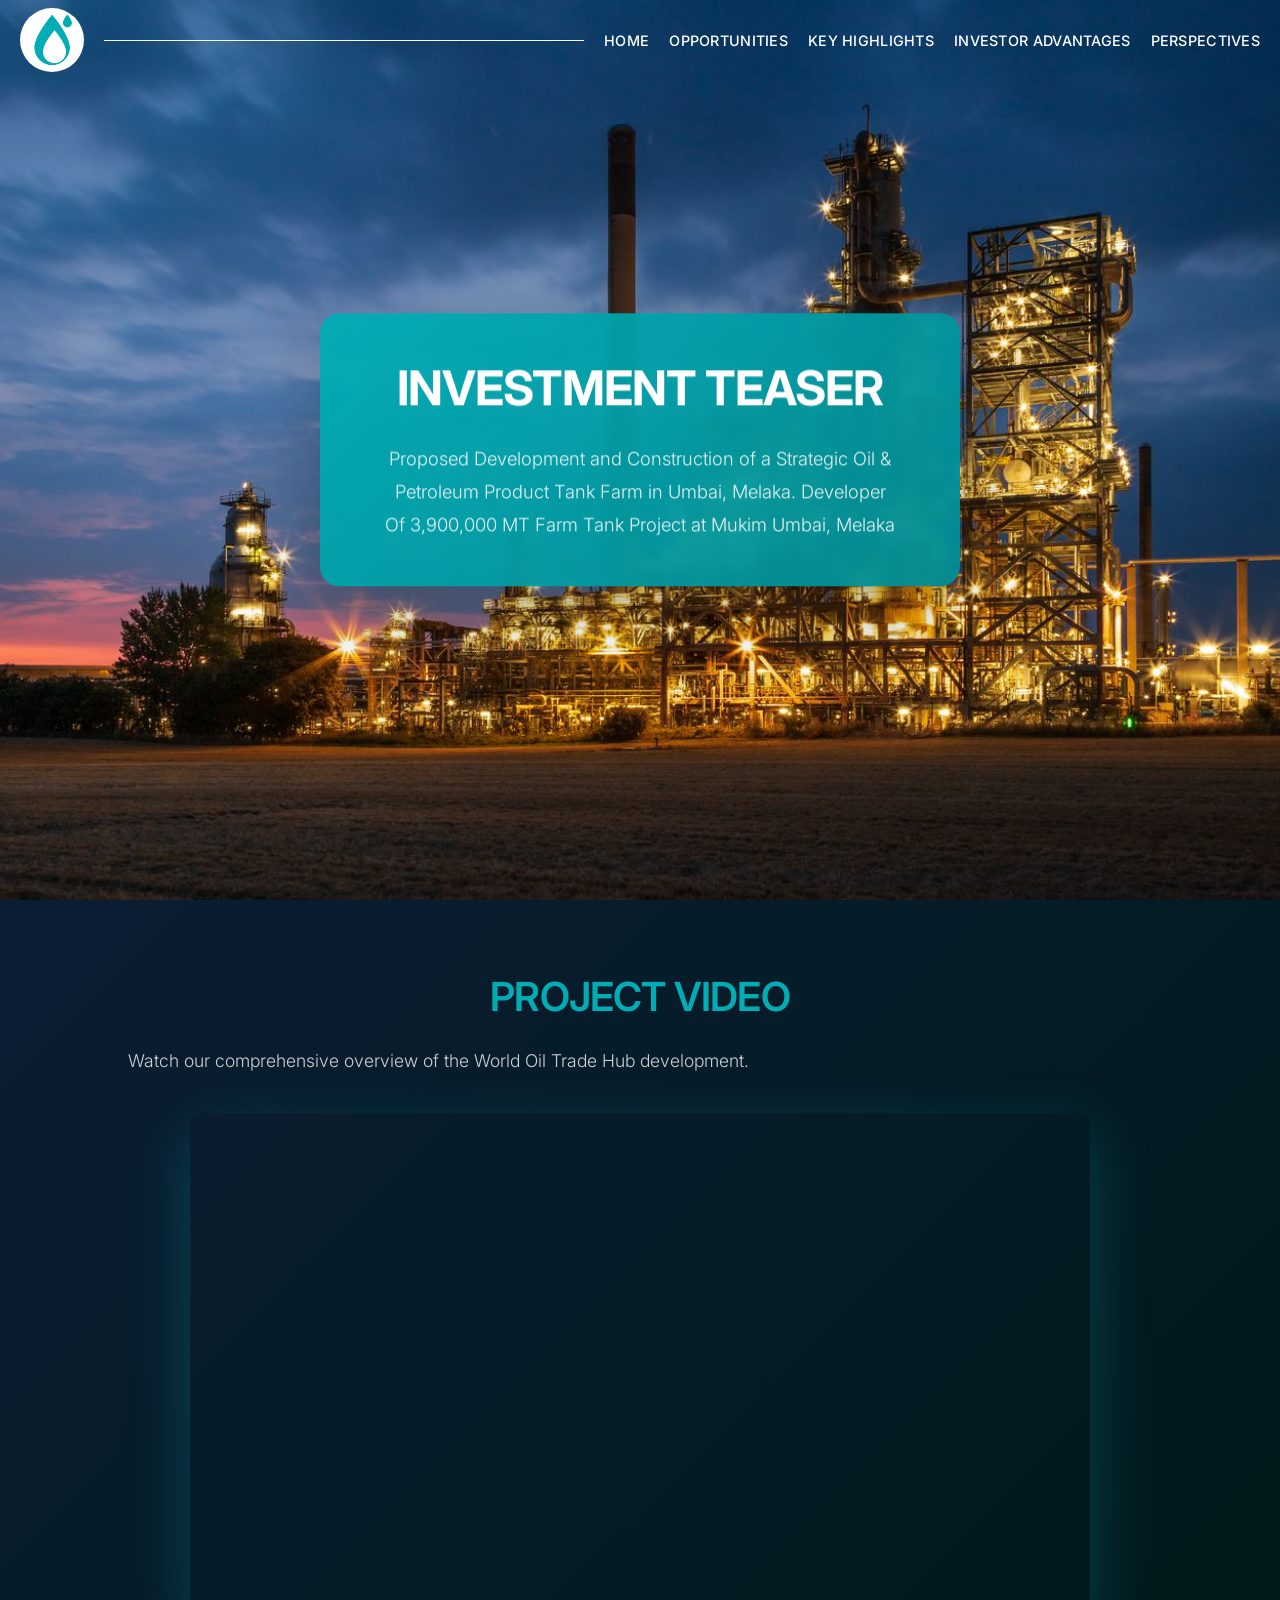
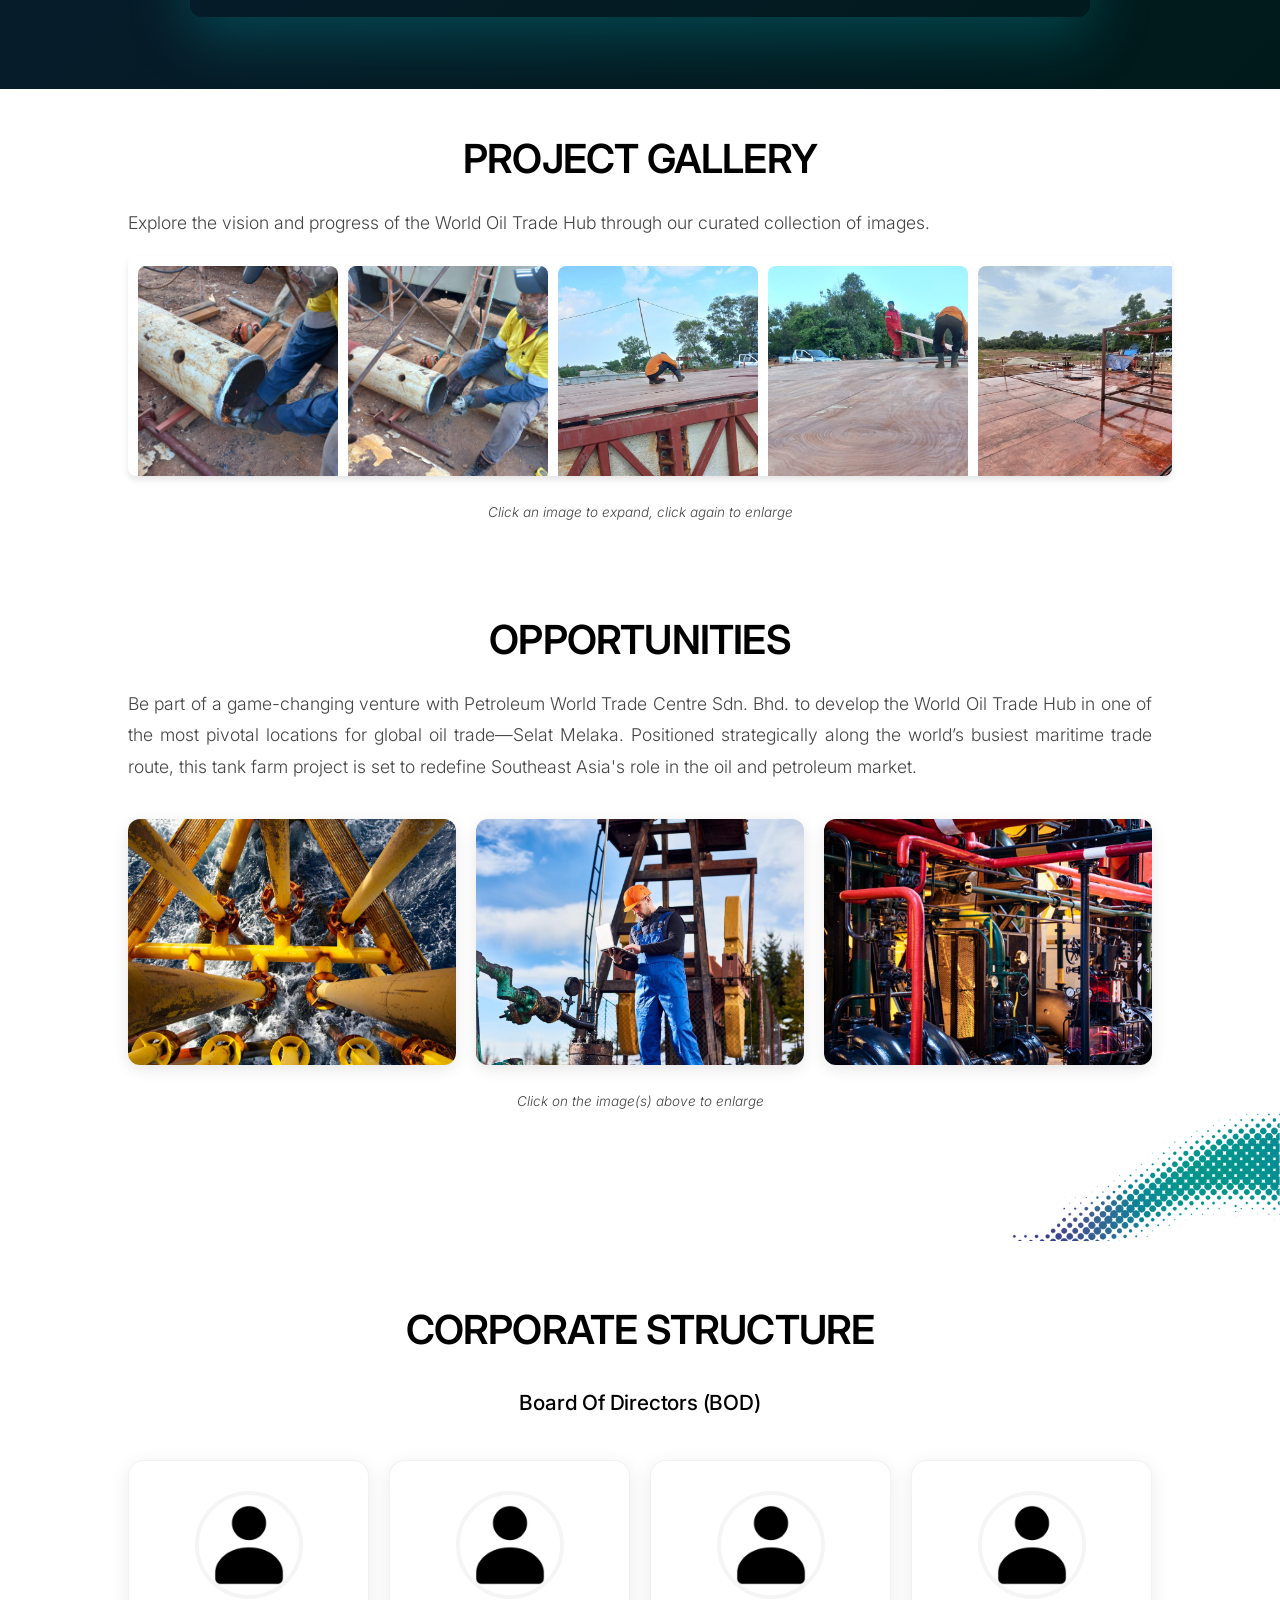
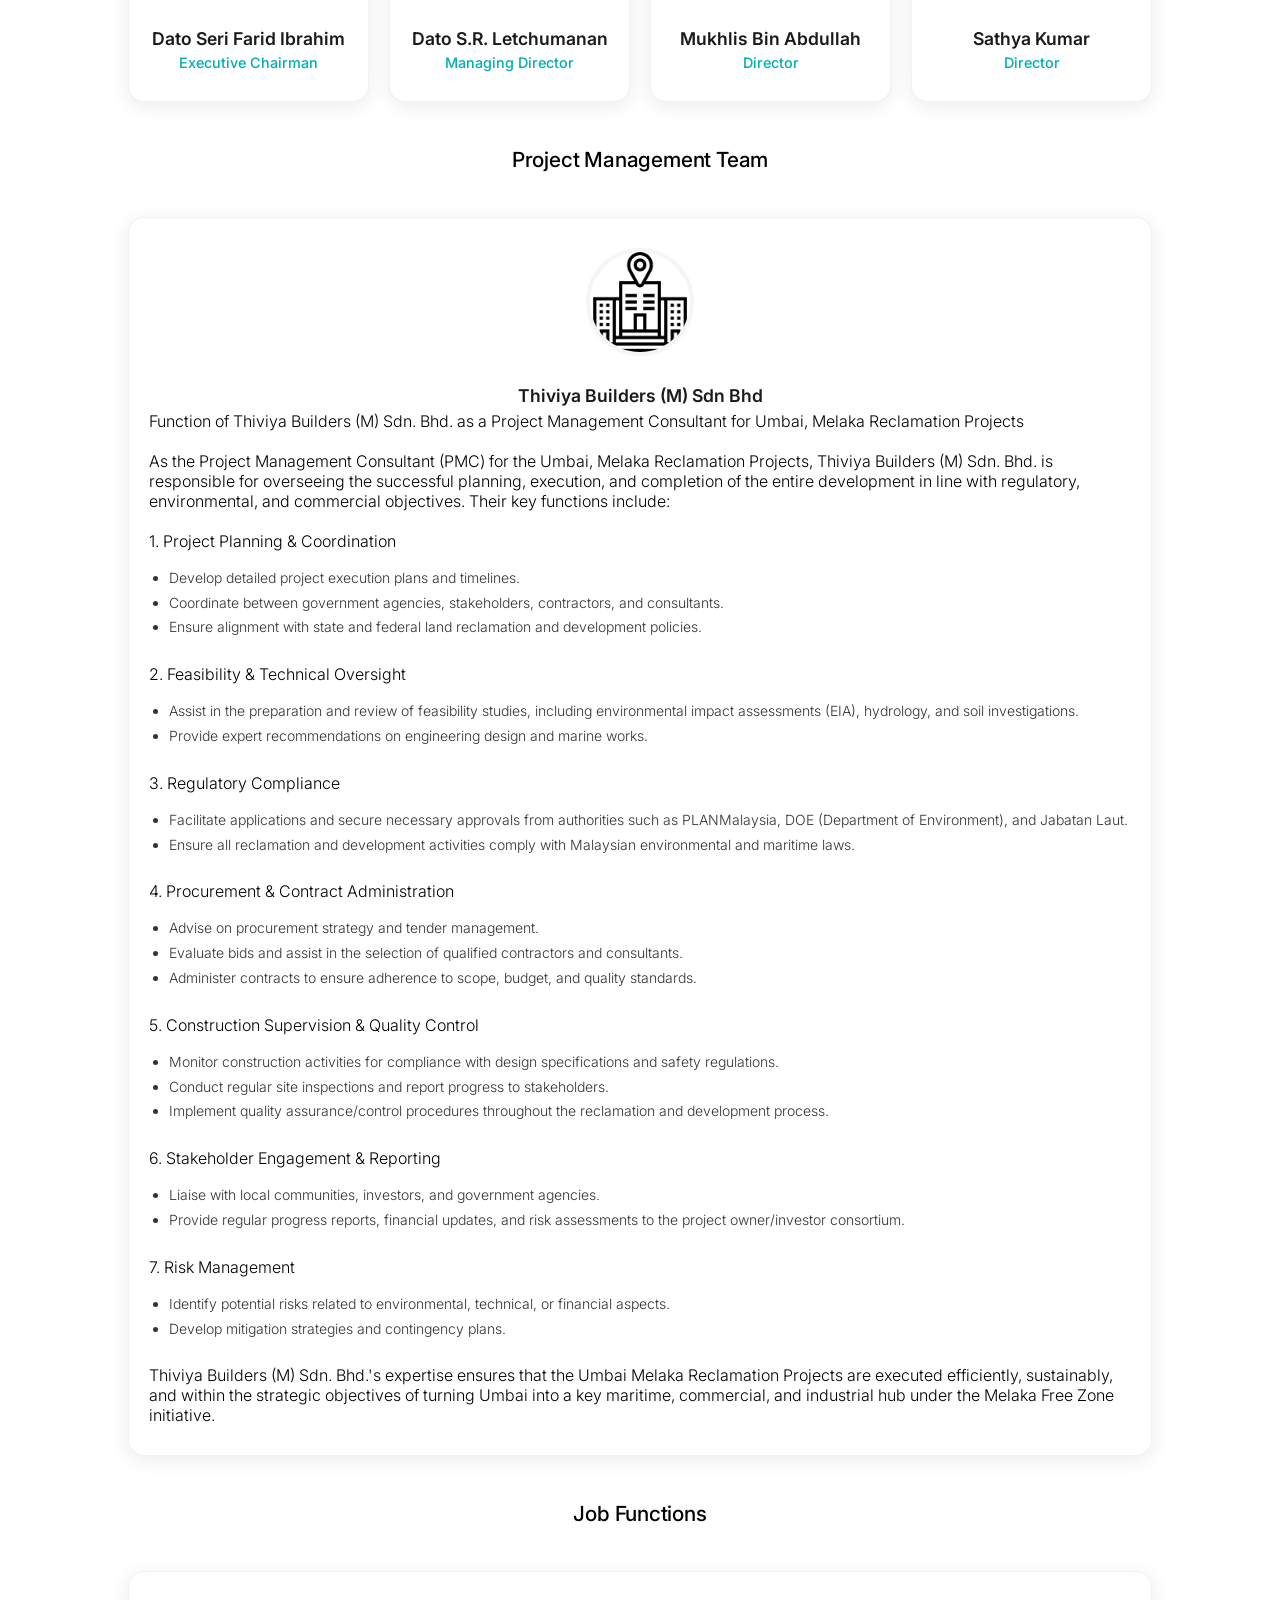
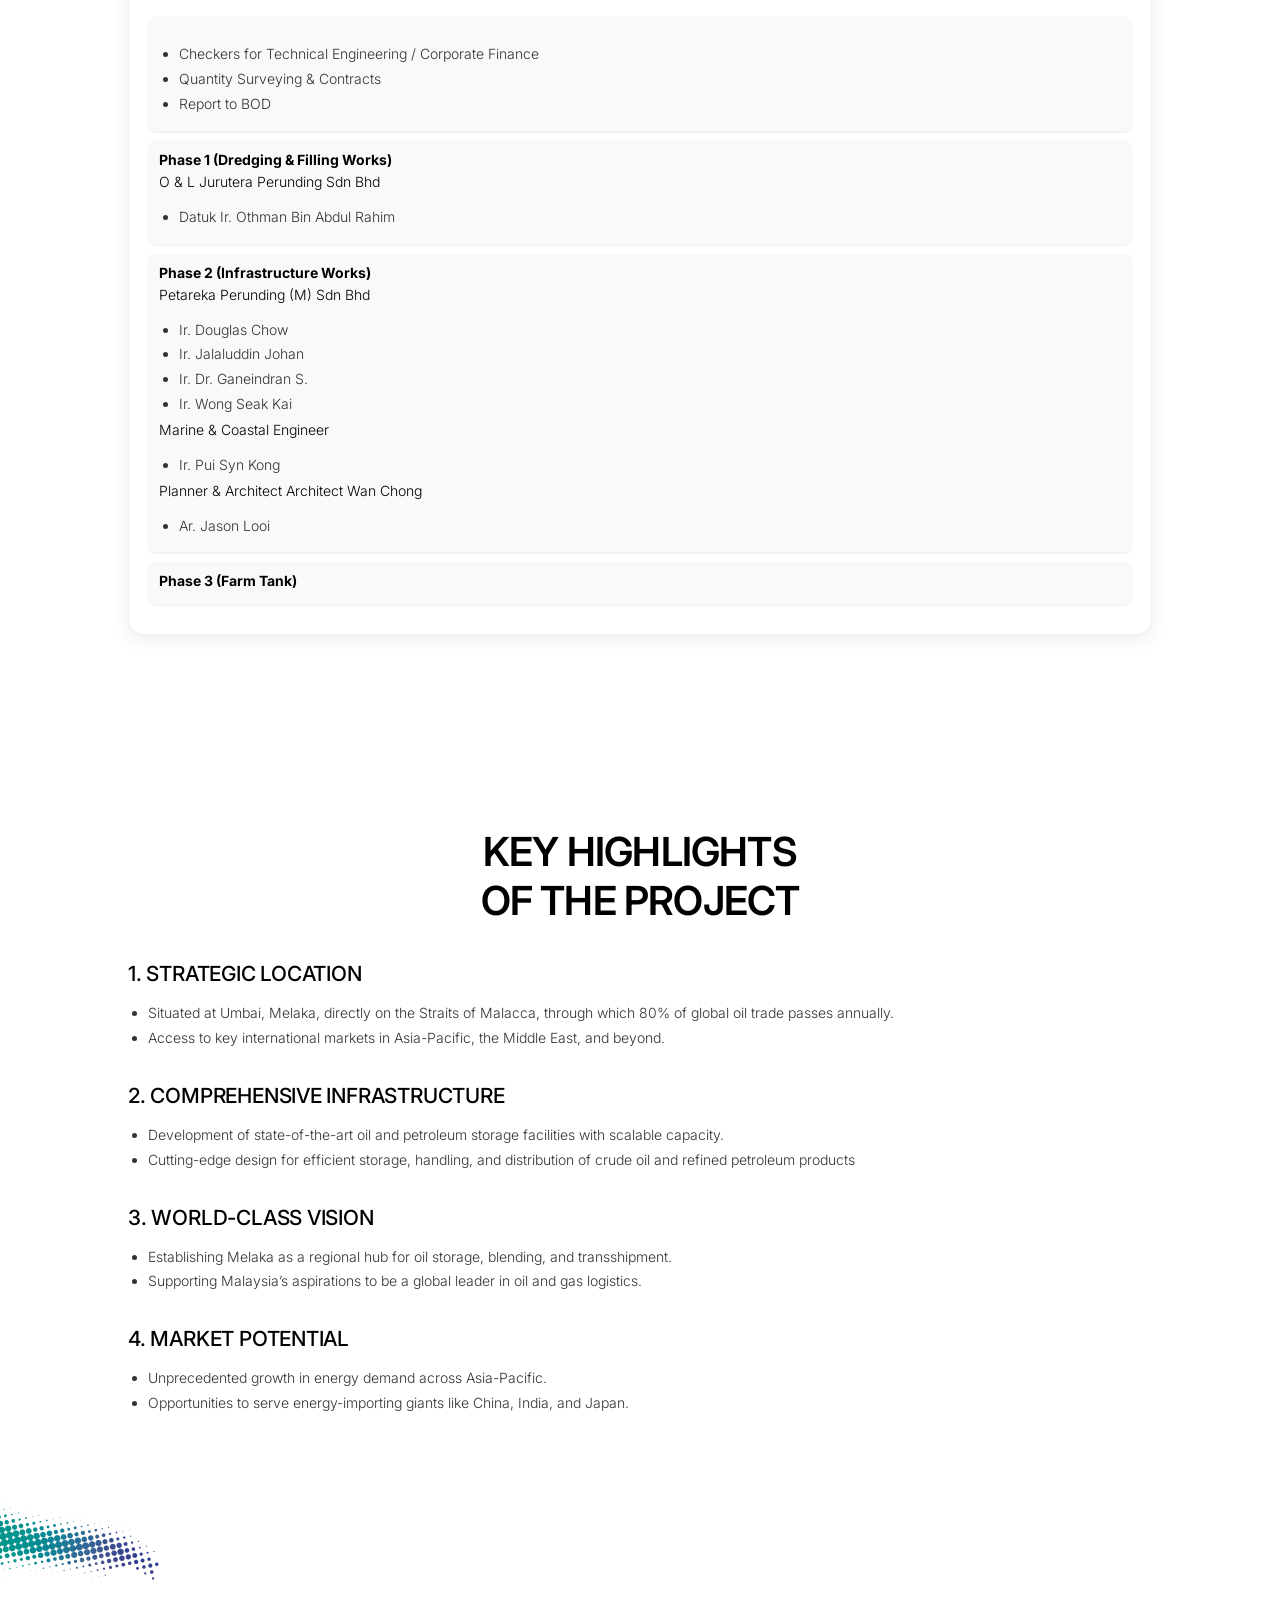
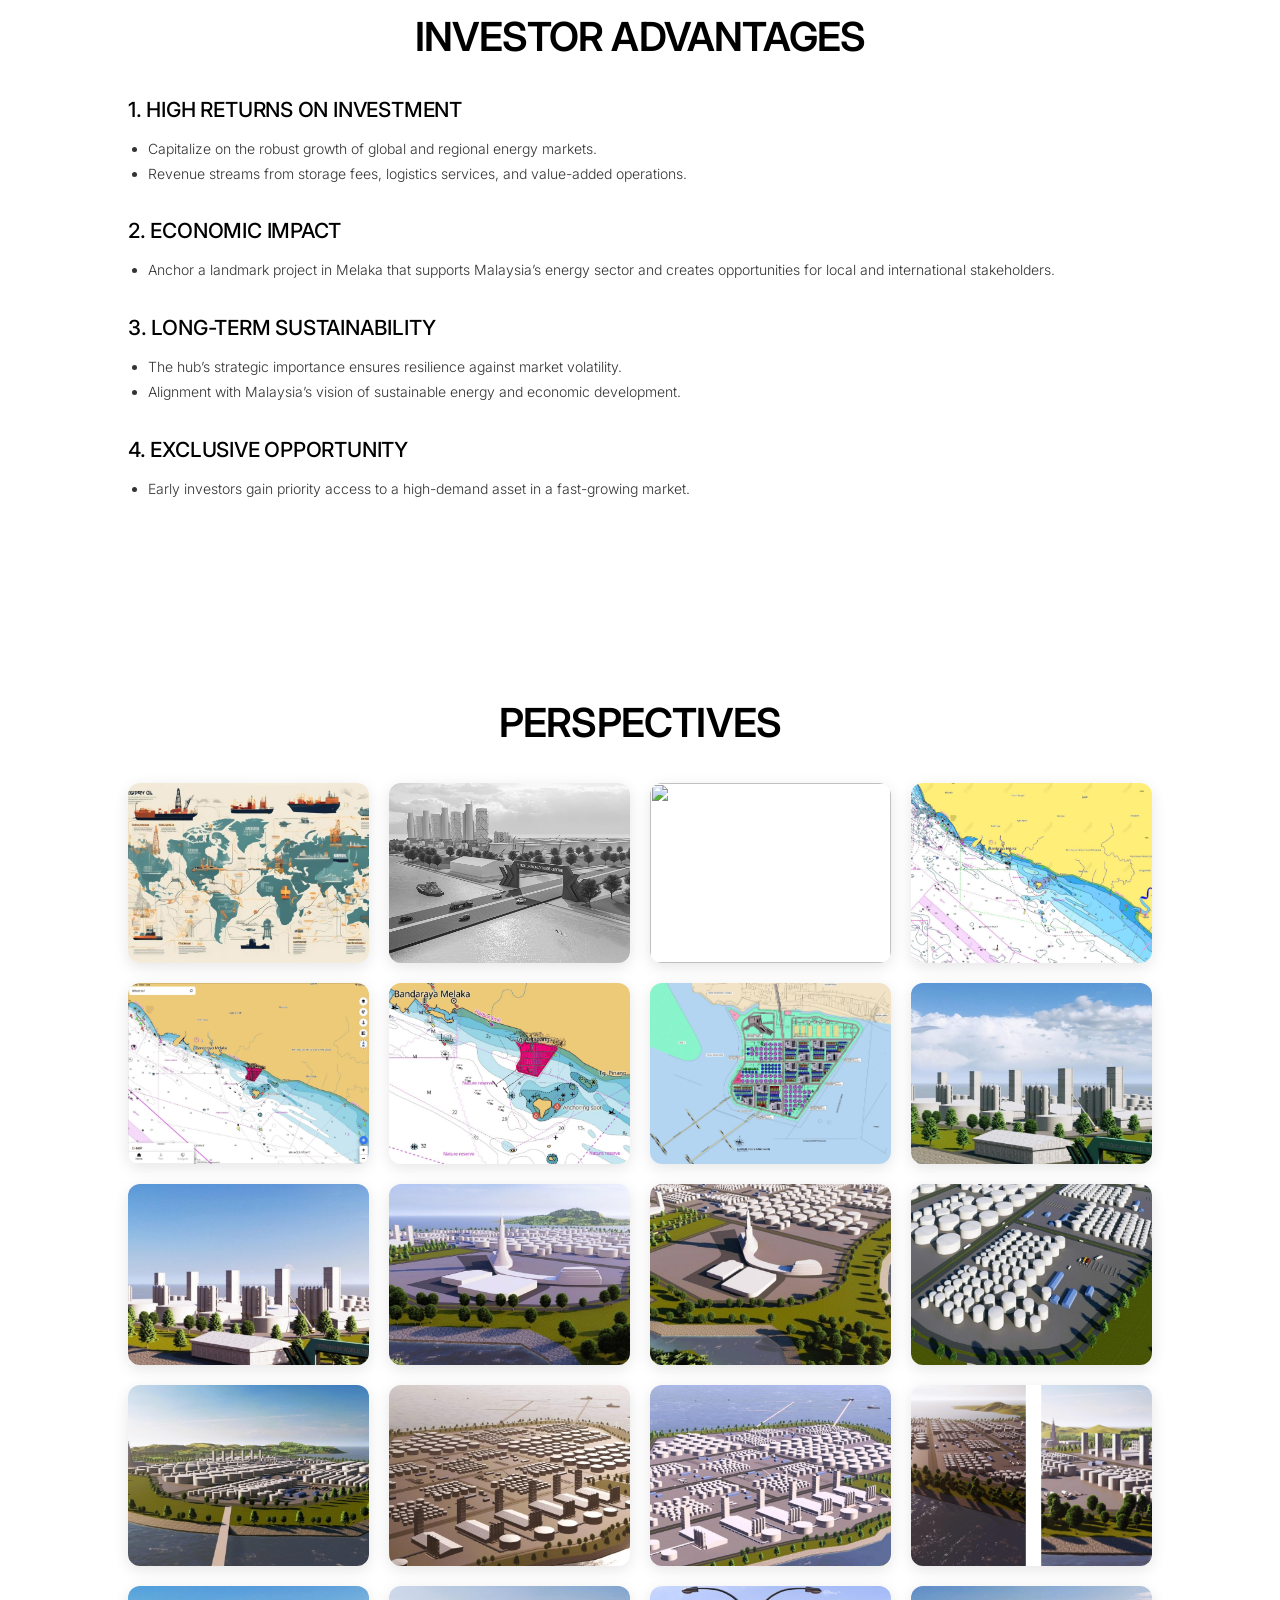
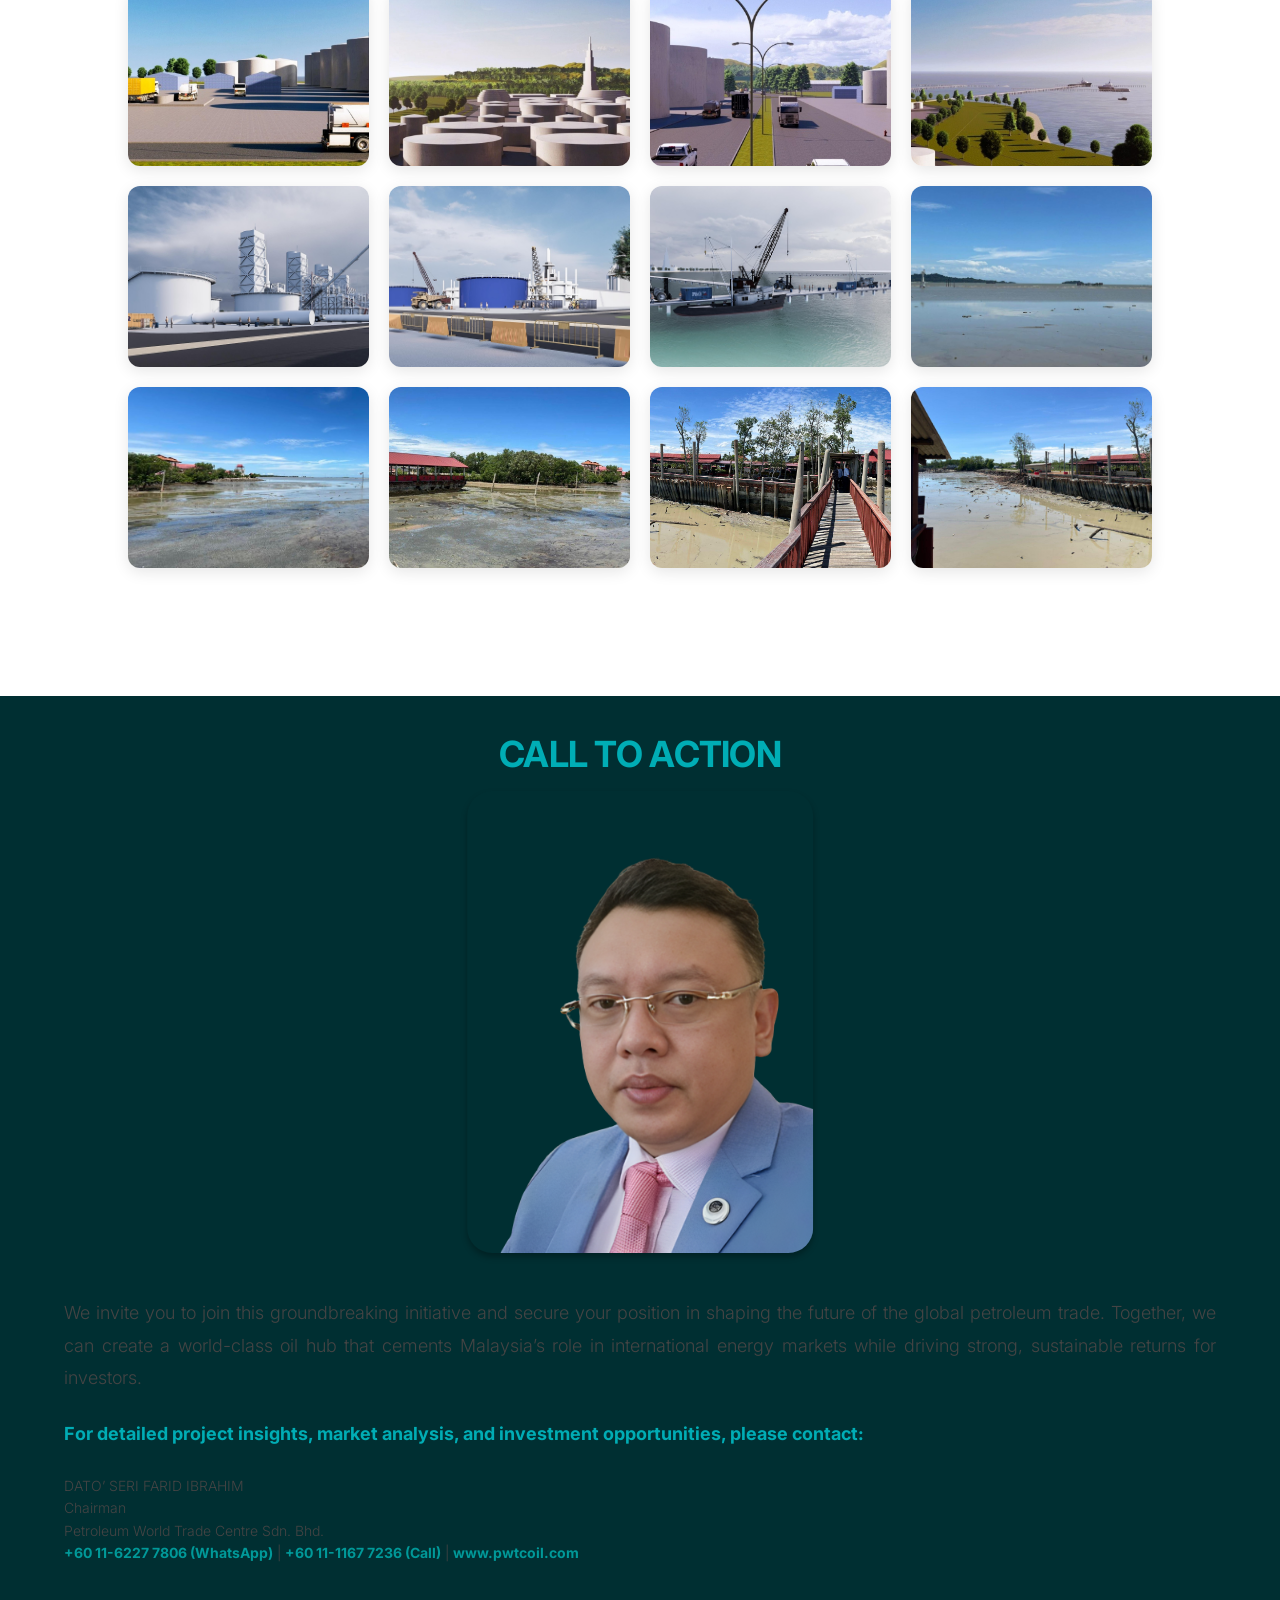
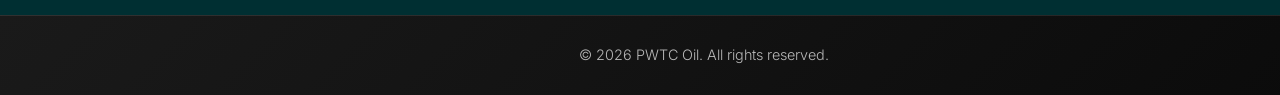
==== commit f225d46f: "Merge branch 'main' of https://github.com/aikobuny/pwtcoil" ====
--- a/index.html
+++ b/index.html
@@ -6,6 +6,9 @@
     <meta name="description" content="Strategic Oil & Petroleum Product Tank Farm Development in Umbai, Melaka.">
     <meta name="theme-color" content="#0b1d33">
 
+    <link rel="preconnect" href="https://fonts.googleapis.com">
+    <link rel="preconnect" href="https://fonts.gstatic.com" crossorigin>
+    <link href="https://fonts.googleapis.com/css2?family=Inter:wght@300;400;500;600;700&display=swap" rel="stylesheet">
     <link rel="stylesheet" href="/assets/css/styles.css">
     <link rel="icon" type="image/png" href="/assets/images/PWTC_logo_big.png" />
     <title>PWTC Oil</title>
@@ -34,7 +37,16 @@
       </p>
     </div>
 
-    <section class="gallery" style="margin-top: 100vh; padding-top: 5vh; padding-bottom: 5vh;" id="gallerySection" class="fade">
+    <section class="video-showcase" style="margin-top: 100vh;">
+      <h1>PROJECT VIDEO</h1>
+      <p>Watch our comprehensive overview of the World Oil Trade Hub development.</p>
+      <div class="video-wrapper">
+        <iframe src="https://drive.google.com/file/d/1Q-_UdNjBHIBP6vaC4t5Woj3w0eJba0Kn/preview"
+                title="PWTC Oil Project Video" allow="autoplay" allowfullscreen></iframe>
+      </div>
+    </section>
+
+    <section class="gallery" style="padding-top: 5vh; padding-bottom: 5vh;" id="gallerySection" class="fade">
       <h1>PROJECT GALLERY</h1>
       <p>Explore the vision and progress of the World Oil Trade Hub through our curated collection of images.</p>
       <div class="gallery-carousel">
@@ -70,7 +82,7 @@
       <p class="bt">Click an image to expand, click again to enlarge</p>
     </section>
 
-    <section class="opportunities" style="padding-top: 5vh;" id="firstSection" class="fade">
+    <section class="opportunities reveal" style="padding-top: 5vh;" id="firstSection">
       <h1>OPPORTUNITIES</h1>
       <p>
         Be part of a game-changing venture with Petroleum World
@@ -89,7 +101,7 @@
       <img class="decoleft" src="/assets/images/frpattern.png">
     </section>
 
-    <section class="corporate-structure">
+    <section class="corporate-structure reveal">
       <h1>CORPORATE STRUCTURE</h1>
       <h2 class="grid-title">Board Of Directors (BOD)</h2>
       <div class="grid" style="margin-top: 5vh;">
@@ -248,7 +260,7 @@
       <img class="decoright" src="/assets/images/flpattern.png">
     </section>
 
-    <section class="investor-advantages">
+    <section class="investor-advantages reveal">
       <h1>INVESTOR ADVANTAGES</h1>
       <h2>1. HIGH RETURNS ON INVESTMENT</h2>
       <ul>
@@ -270,7 +282,7 @@
       </ul>
     </section>
 
-    <section class="perspectives">
+    <section class="perspectives reveal">
       <h1>PERSPECTIVES</h1>
       <div class="image-grid">
         <div class="grid-item"><img onclick="modalimg(this)" src="/assets/images/7.jpg"></div>
@@ -304,7 +316,7 @@
       </div>
     </section>
 
-    <section class="call-to-action">
+    <section class="call-to-action reveal">
       <h1>CALL TO ACTION</h1>
       <div class="content-wrapper">
         <img class="person-frame" src="/assets/images/dsfi.png" alt="Person Image">
--- a/assets/css/styles.css
+++ b/assets/css/styles.css
@@ -2,17 +2,27 @@
     padding: 0;
     border: 0;
     margin: 0;
-    font-family: OpenSans;
+    font-family: 'Inter', -apple-system, BlinkMacSystemFont, sans-serif;
+    font-weight: 300;
+}
+
+h1, h2, h3 {
+    font-weight: 600;
+    letter-spacing: -0.02em;
+}
+
+p {
+    line-height: 1.7;
 }
 .nav {
     display: flex;
     position: fixed;
-    height: 100px;
+    height: 80px;
     width: 100%;
     top: 0;
     left: 0;
     align-items: center;
-    transition: all .2s;
+    transition: all 0.4s cubic-bezier(0.4, 0, 0.2, 1);
     z-index: 1000;
 }
 .nav img {
@@ -38,18 +48,37 @@
 .nav .top a {
     text-decoration: none;
     color: white;
-    font-size: 20px;
-    font-weight: bold;
-    transition: color 0.3s ease;
+    font-size: 0.9rem;
+    font-weight: 500;
+    letter-spacing: 0.02em;
+    text-transform: uppercase;
+    transition: all 0.3s ease;
+    padding: 8px 0;
+    position: relative;
+}
+.nav .top a::after {
+    content: '';
+    position: absolute;
+    bottom: 0;
+    left: 0;
+    width: 0;
+    height: 2px;
+    background: #00adb5;
+    transition: width 0.3s ease;
 }
 .nav .top a:hover {
     color: #00adb5 !important;
     cursor: pointer;
 }
+.nav .top a:hover::after {
+    width: 100%;
+}
 .nav:hover, .nav.active {
-    box-shadow: 0 0 15px -0px rgba(0, 0, 0, 0.1);
-    background-color: white;
-    transition: all .3s;
+    box-shadow: 0 4px 30px rgba(0, 0, 0, 0.1);
+    background-color: rgba(255, 255, 255, 0.98);
+    -webkit-backdrop-filter: blur(10px);
+    backdrop-filter: blur(10px);
+    transition: all 0.4s cubic-bezier(0.4, 0, 0.2, 1);
 }
 .nav:hover .divider, .divider.active {
     background-color: rgba(0, 0, 0, 0.2);
@@ -76,21 +105,28 @@
 
 .landing-text {
     position: absolute;
-    background-color: rgba(0, 173, 181, .95);
+    background: linear-gradient(135deg, rgba(0, 173, 181, 0.95) 0%, rgba(0, 140, 148, 0.95) 100%);
     color: white;
-    padding: 3vh;
+    padding: 4vh 5vw;
     left: 50%;
     transform: translateX(-50%);
-    top: 10rem;
-    border-radius: 15px;
-    z-index: -1;
-    box-shadow: 10px 10px;
+    top: 50%;
+    transform: translate(-50%, -50%);
+    border-radius: 20px;
+    z-index: 1;
+    box-shadow: 0 25px 80px rgba(0, 0, 0, 0.3);
+    max-width: 700px;
+    text-align: center;
+    -webkit-backdrop-filter: blur(5px);
+    backdrop-filter: blur(5px);
 }
 
 .landing-text h1 {
     padding: 1vh;
-    font-size: 5vh;
-    font-weight: bold;
+    font-size: clamp(2rem, 5vw, 3rem);
+    font-weight: 700;
+    letter-spacing: -0.02em;
+    margin-bottom: 1rem;
 }
 
 .landing-text h1 span {
@@ -99,10 +135,10 @@
 }
 
 .landing-text p {
-    font-size: 1.2rem;
+    font-size: clamp(0.95rem, 1.5vw, 1.15rem);
     margin-top: 1vh;
-    line-height: 1.5;
-    color: rgba(255, 255, 255, 0.8);
+    line-height: 1.8;
+    color: rgba(255, 255, 255, 0.9);
     margin-bottom: 1vh;
 }
 
@@ -119,54 +155,67 @@
 }
 section h1 {
     text-align: center;
-    font-size: 4vh;
-    font-weight: bold;
+    font-size: clamp(1.8rem, 4vw, 2.5rem);
+    font-weight: 600;
+    letter-spacing: -0.02em;
+    margin-bottom: 1.5rem;
     z-index: 5;
     position: relative;
 }
 section h2 {
-    margin-top: 2vh;
+    margin-top: 4vh;
     text-align: left;
-    font-size: 2.1vh;
-    font-weight: bold;
+    font-size: clamp(1.1rem, 2vw, 1.3rem);
+    font-weight: 500;
+    letter-spacing: -0.01em;
     z-index: 5;
     position: relative;
 }
 section p {
-    margin-top: 2vh;
-    font-size: 2vh;
+    margin-top: 1.5rem;
+    font-size: clamp(0.95rem, 1.5vw, 1.1rem);
+    line-height: 1.8;
     text-align: justify;
+    color: #444;
     z-index: 5;
     position: relative;
 }
 
 .image-grid {
     display: grid;
-    grid-template-columns: repeat(auto-fit, minmax(150px, 1fr));
-    gap: 10px;
-    width: 100%;
-    margin-top: 2vh;
-    padding: 10px;
-    background: white;
-    border-radius: 8px;
-    box-shadow: 0 4px 6px rgba(0, 0, 0, 0.1);
+    grid-template-columns: repeat(auto-fit, minmax(200px, 1fr));
+    gap: 20px;
+    width: 100%;
+    margin-top: 4vh;
+    padding: 0;
+    background: transparent;
+    border-radius: 0;
+    box-shadow: none;
 }
 
 .grid-item {
     overflow: hidden;
-    border-radius: 8px;
+    border-radius: 12px;
     position: relative;
     cursor: pointer;
+    aspect-ratio: 4/3;
+    box-shadow: 0 4px 15px rgba(0, 0, 0, 0.1);
+    transition: all 0.4s cubic-bezier(0.4, 0, 0.2, 1);
+}
+
+.grid-item:hover {
+    transform: scale(1.02);
+    box-shadow: 0 15px 40px rgba(0, 0, 0, 0.2);
 }
 
 .grid-item img {
     width: 100%;
     height: 100%;
     object-fit: cover;
-    transition: transform 0.3s ease;
-}
-
-.grid-item img:hover {
+    transition: transform 0.6s cubic-bezier(0.4, 0, 0.2, 1);
+}
+
+.grid-item:hover img {
     transform: scale(1.1);
 }
 
@@ -264,26 +313,39 @@
 }
 section .card {
     background: #fff;
-    border-radius: 8px;
-    box-shadow: 0 2px 5px rgba(0, 0, 0, 0.1);
+    border-radius: 16px;
+    box-shadow: 0 4px 20px rgba(0, 0, 0, 0.08);
     text-align: center;
-    padding: 15px;
+    padding: 30px 20px;
+    transition: all 0.4s cubic-bezier(0.4, 0, 0.2, 1);
+    border: 1px solid rgba(0, 0, 0, 0.05);
+}
+section .card:hover {
+    transform: translateY(-8px);
+    box-shadow: 0 20px 40px rgba(0, 0, 0, 0.12);
 }
 section .profile-picture {
-    width: 80px;
-    height: 80px;
+    width: 100px;
+    height: 100px;
     border-radius: 50%;
     object-fit: cover;
-    margin-bottom: 10px;
+    margin-bottom: 15px;
+    border: 4px solid #f5f5f5;
+    transition: border-color 0.3s ease;
+}
+section .card:hover .profile-picture {
+    border-color: #00adb5;
 }
 section .name {
-    font-size: 16px;
-    font-weight: bold;
-    margin: 5px 0;
+    font-size: 1.1rem;
+    font-weight: 600;
+    margin: 10px 0 5px;
+    color: #1a1a1a;
 }
 section .group {
-    font-size: 14px;
-    color: #777;
+    font-size: 0.9rem;
+    color: #00adb5;
+    font-weight: 500;
 }
 section .nested-cards {
     display: grid;
@@ -433,18 +495,18 @@
 
 .footer {
     text-align: center;
-    background-color: #333;
-    color: #fff;
-    font-size: 2vh;
-    position: relative;
-    height: 5vh;
+    background: linear-gradient(135deg, #1a1a1a 0%, #0a0a0a 100%);
+    color: rgba(255, 255, 255, 0.7);
+    font-size: 0.9rem;
+    position: relative;
+    padding: 3vh 5vw;
     bottom: 0;
     left: 0;
     width: 100%;
+    border-top: 1px solid rgba(255, 255, 255, 0.1);
 }
 .footer p {
-    top: 50%;
-    transform: translateY(40%);
+    margin: 0;
 }
 
 .decoleft {
@@ -498,4 +560,56 @@
 @font-face {
     font-family: OpenSans;
     src: url(/assets/OpenSans-Regular.ttf);
+}
+
+/* Video Showcase Section */
+.video-showcase {
+    background: linear-gradient(135deg, #0b1d33 0%, #001a1a 100%);
+    padding: 8vh 10%;
+    text-align: center;
+}
+
+.video-showcase h1 {
+    color: #00adb5;
+    margin-bottom: 1.5vh;
+    font-size: clamp(1.8rem, 4vw, 2.5rem);
+}
+
+.video-showcase p {
+    color: rgba(255, 255, 255, 0.8);
+    margin-bottom: 4vh;
+    font-size: clamp(0.95rem, 1.5vw, 1.1rem);
+}
+
+.video-wrapper {
+    max-width: 900px;
+    margin: 0 auto;
+    border-radius: 12px;
+    overflow: hidden;
+    box-shadow: 0 20px 60px rgba(0, 173, 181, 0.3);
+}
+
+.video-wrapper iframe {
+    width: 100%;
+    height: 500px;
+    border: none;
+}
+
+@media screen and (max-width: 768px) {
+    .video-wrapper iframe {
+        height: 250px;
+    }
+}
+
+/* Scroll Reveal Animations */
+.reveal {
+    opacity: 0;
+    transform: translateY(30px);
+    transition: opacity 0.8s cubic-bezier(0.4, 0, 0.2, 1),
+                transform 0.8s cubic-bezier(0.4, 0, 0.2, 1);
+}
+
+.reveal.revealed {
+    opacity: 1;
+    transform: translateY(0);
 }
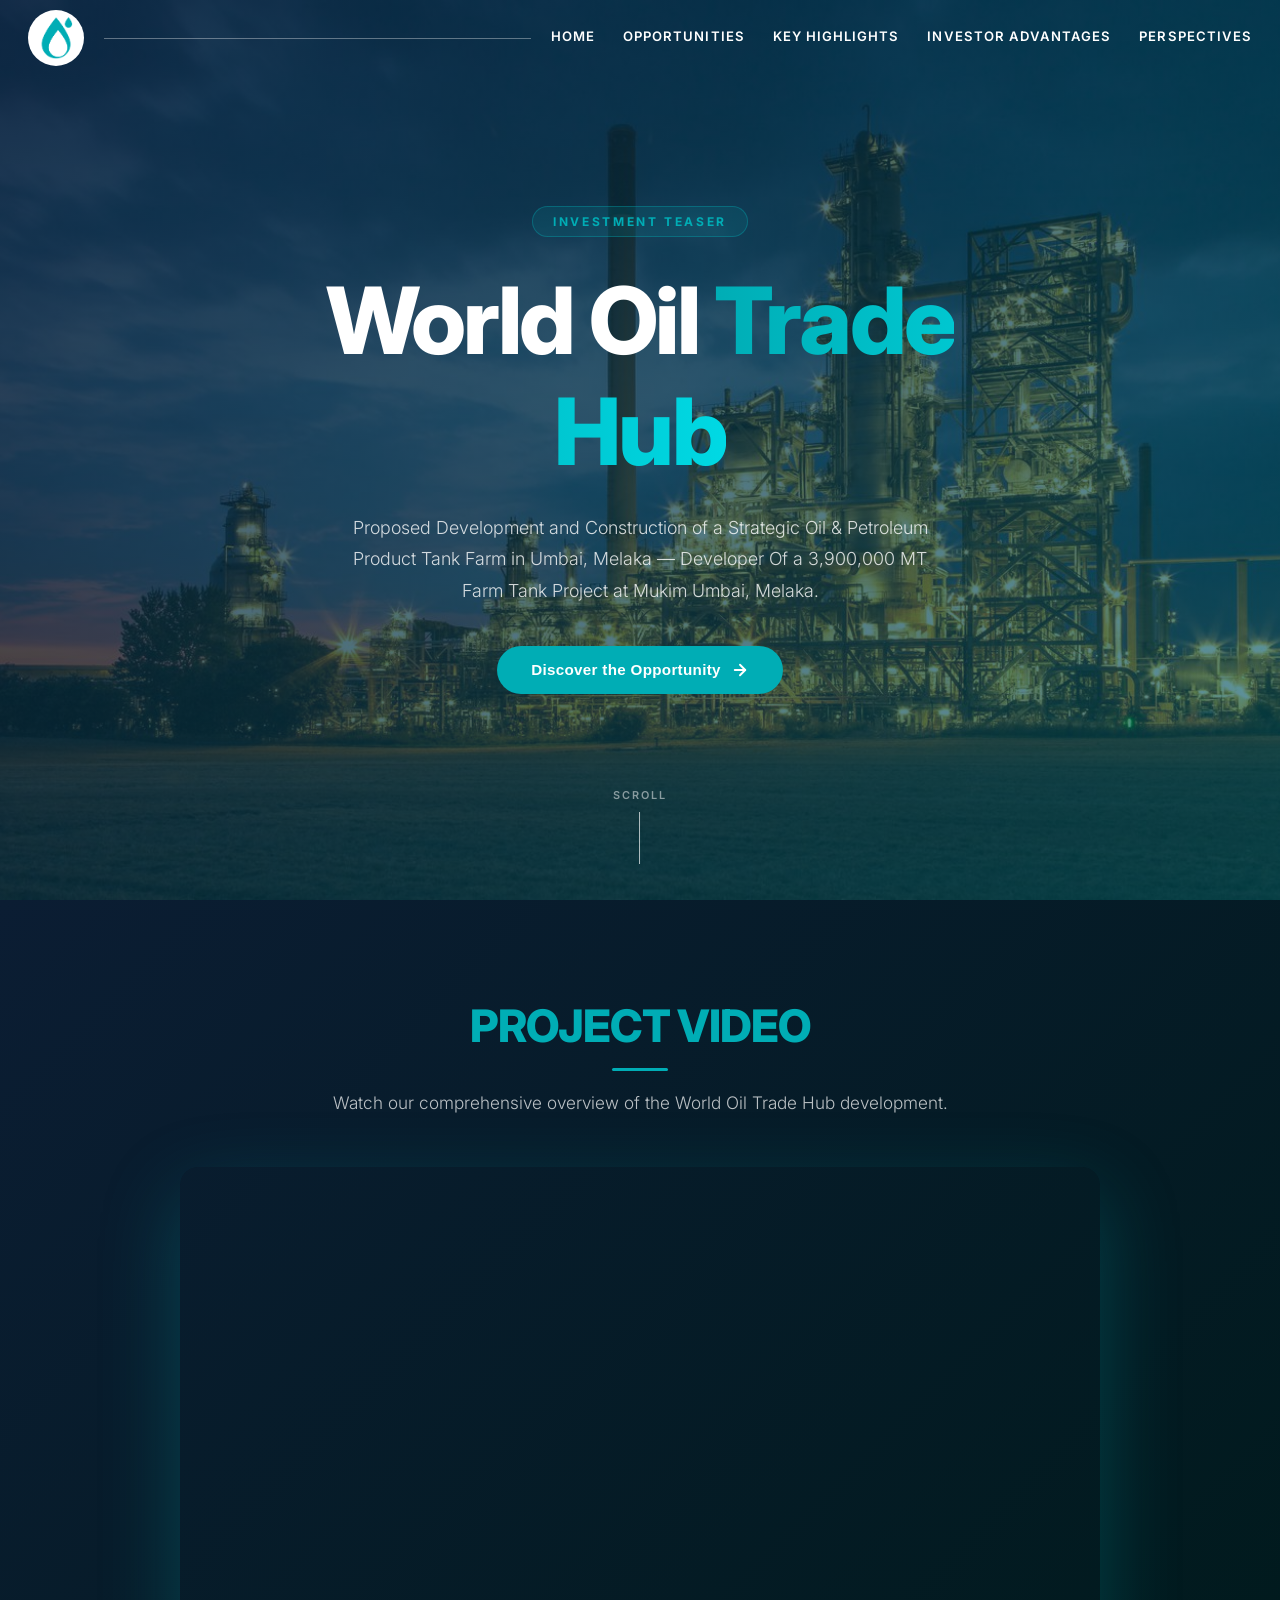
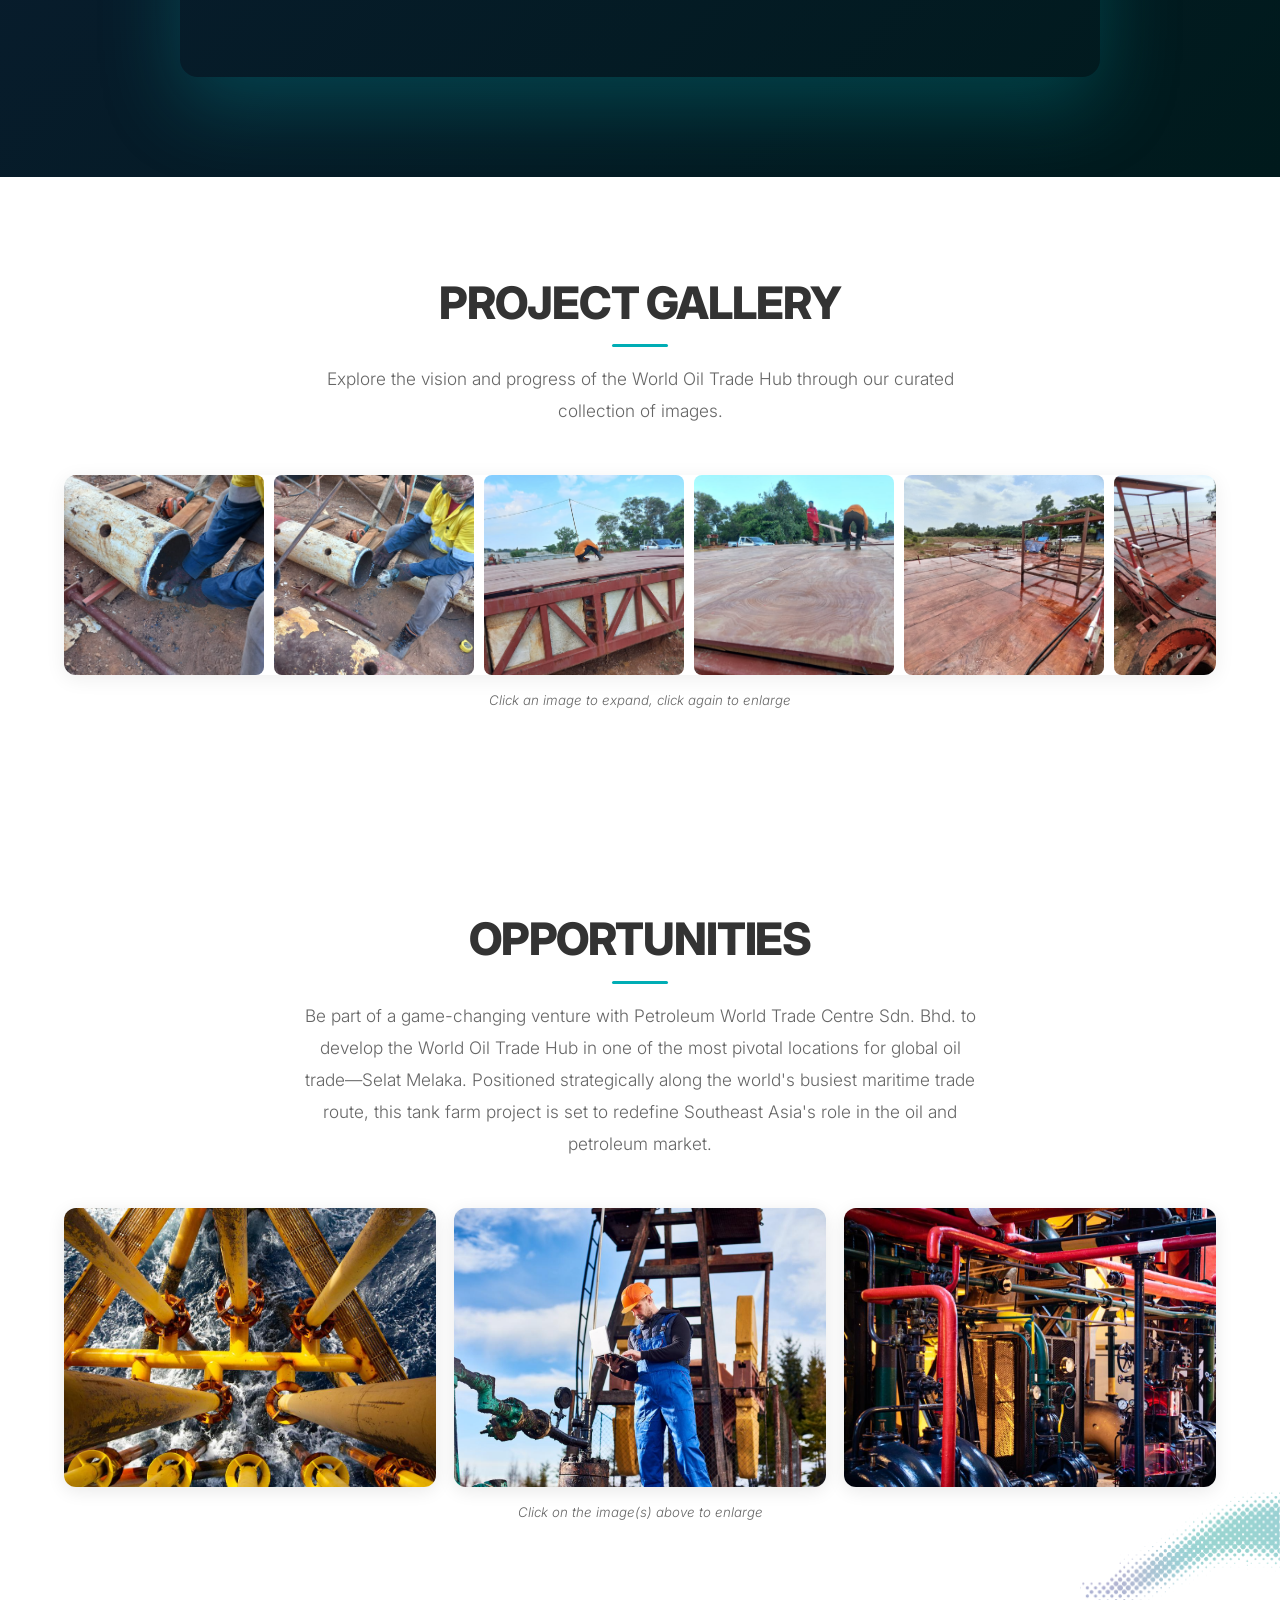
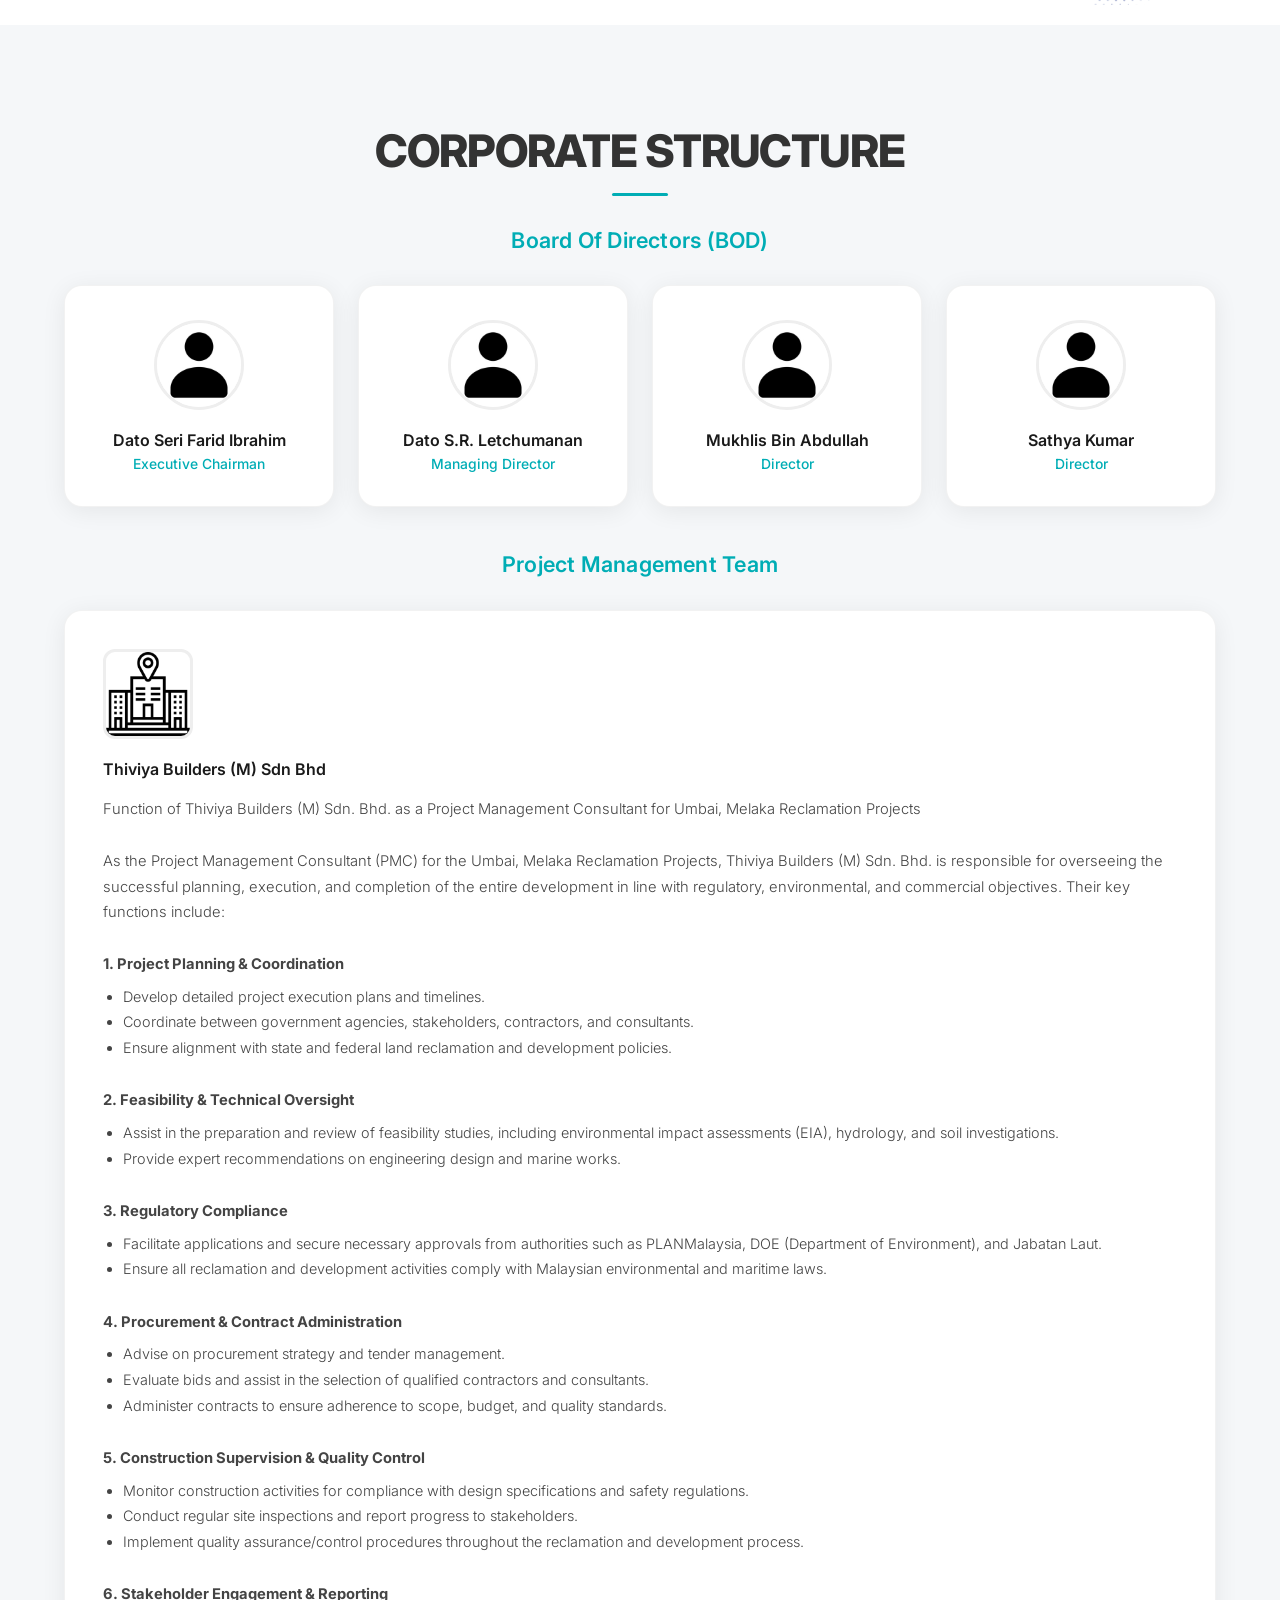
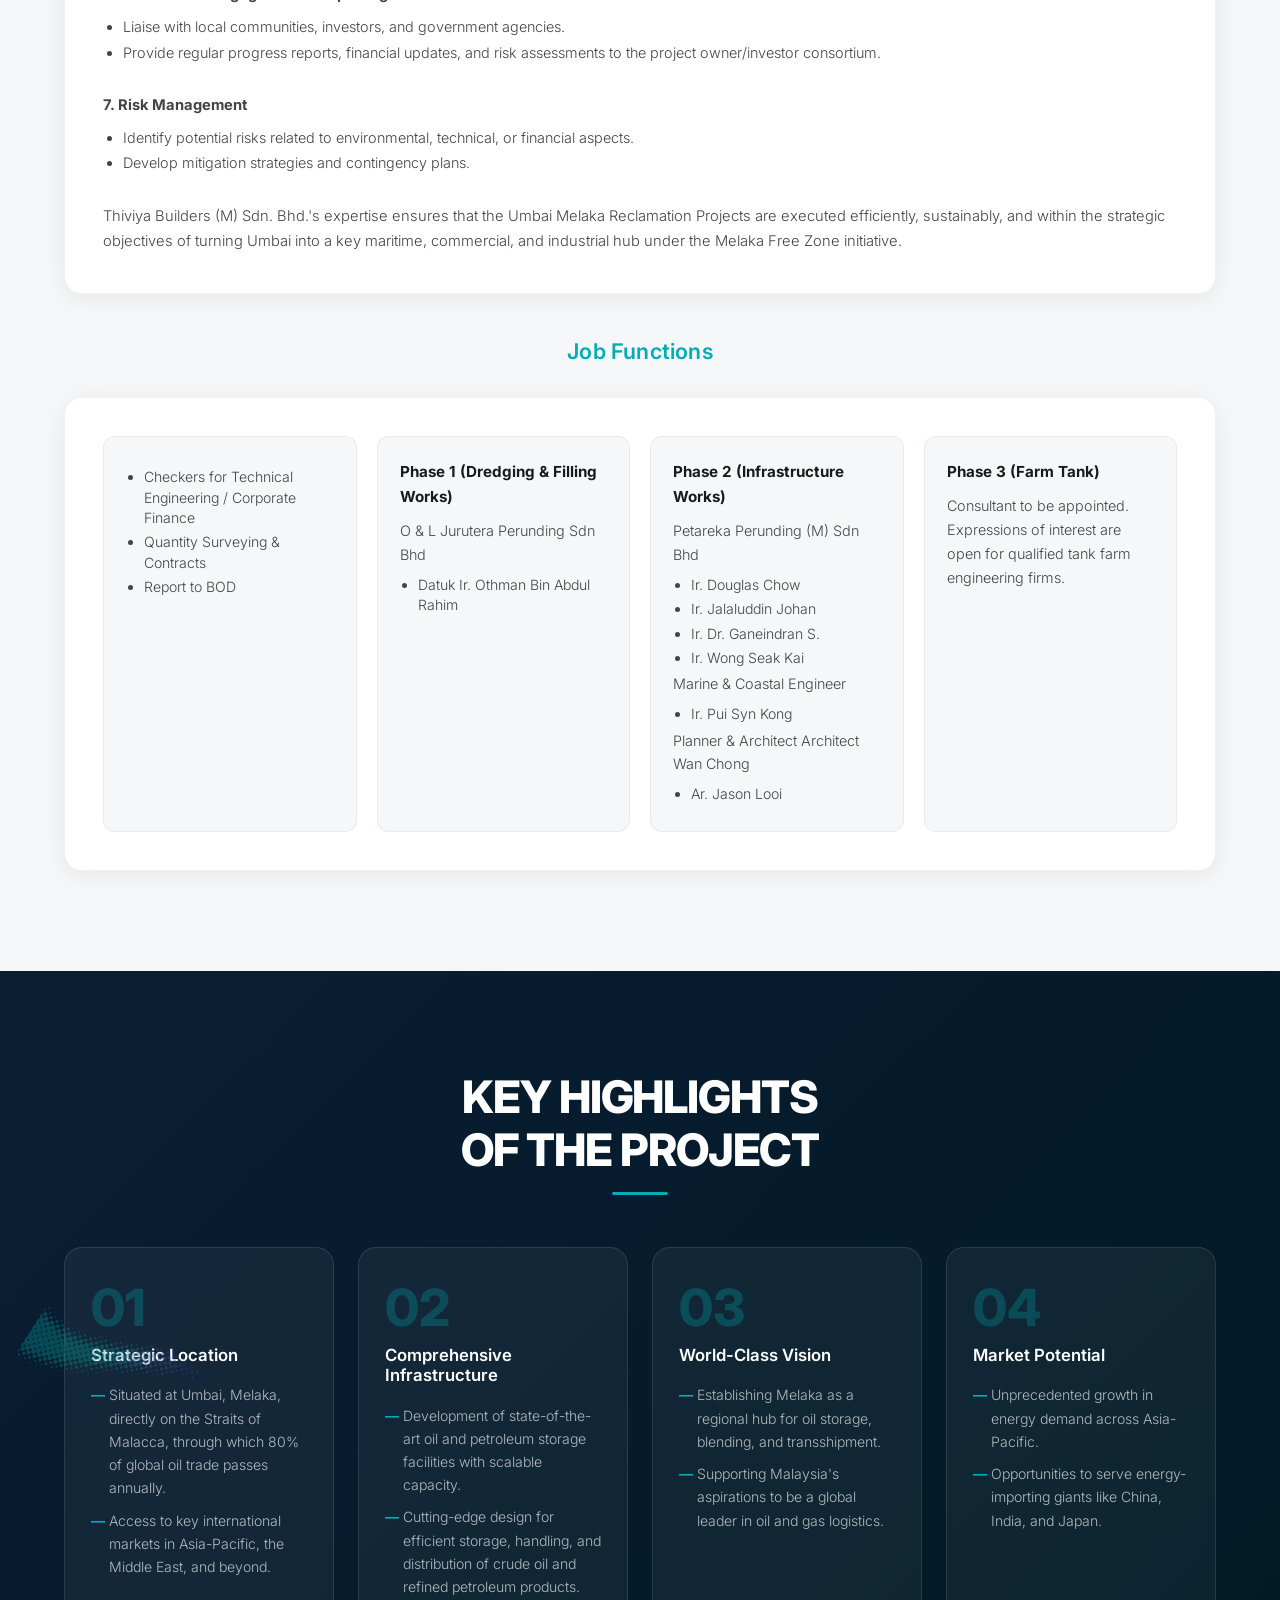
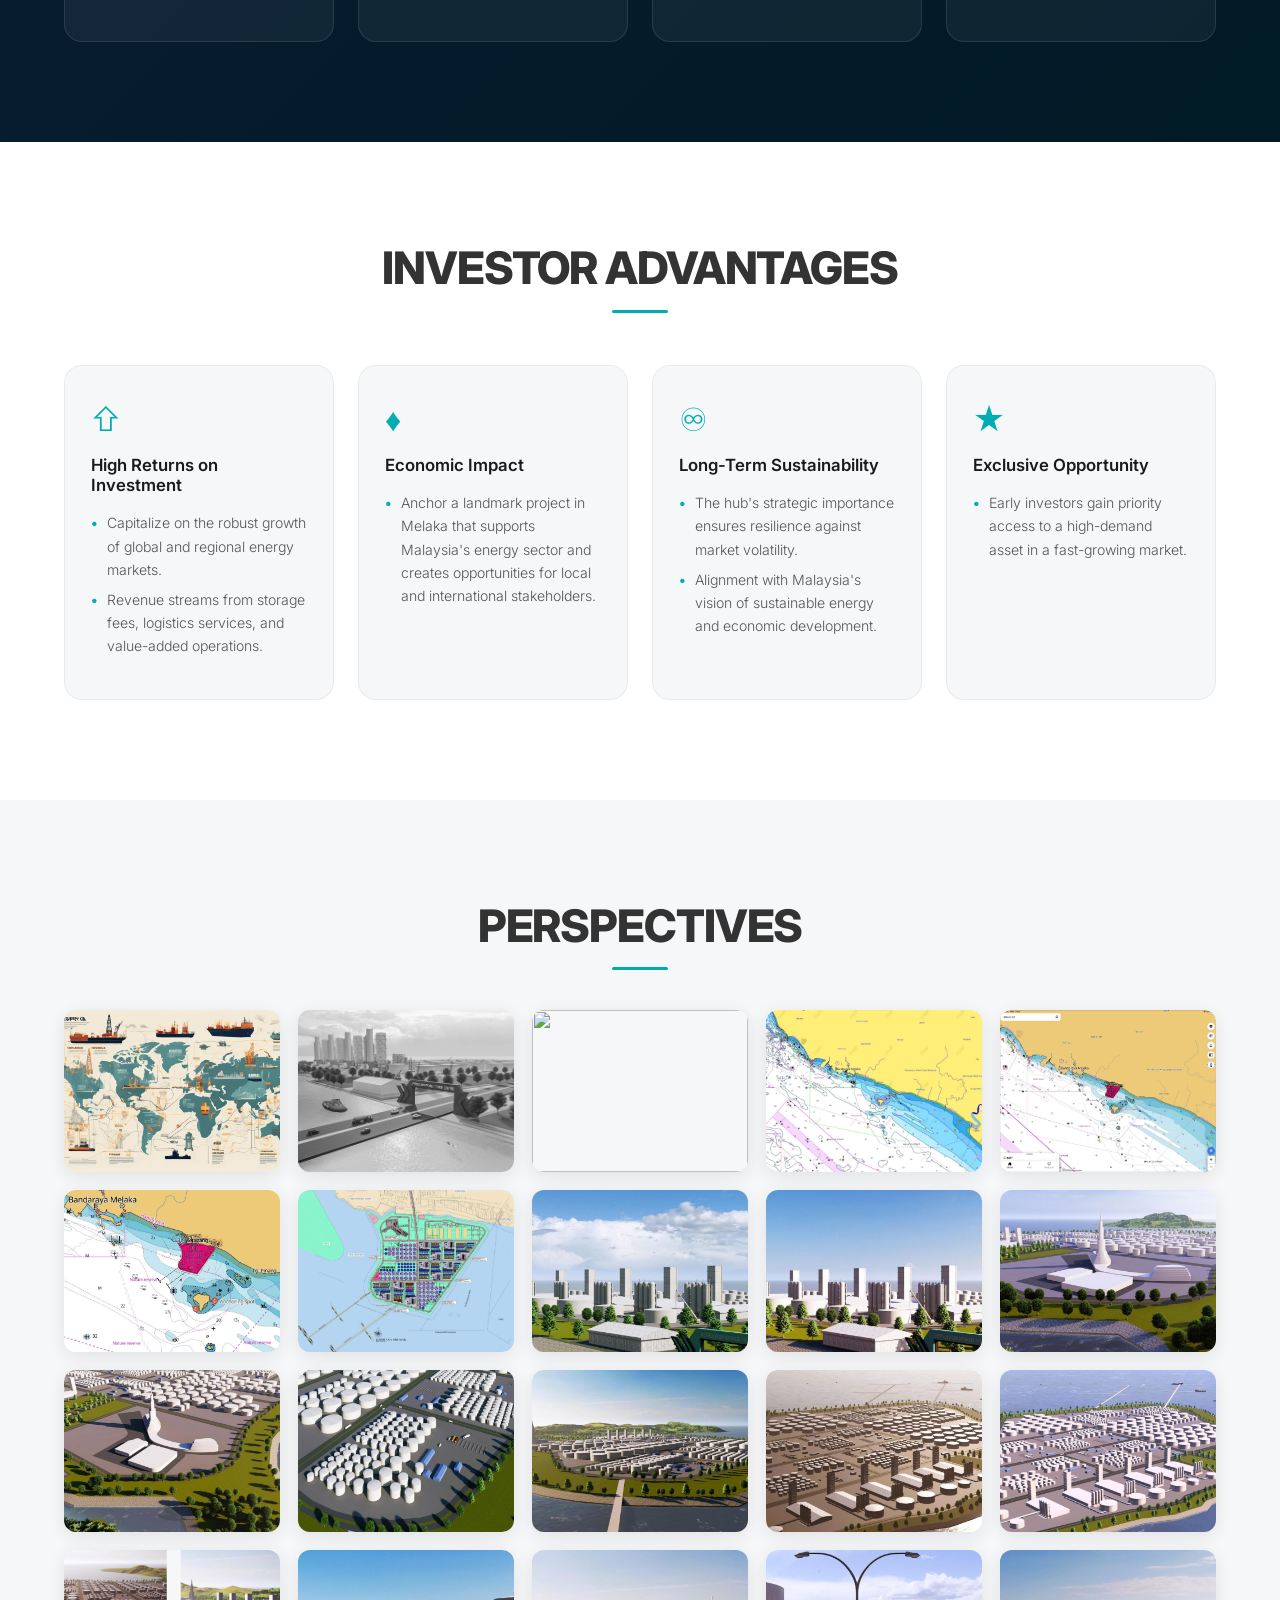
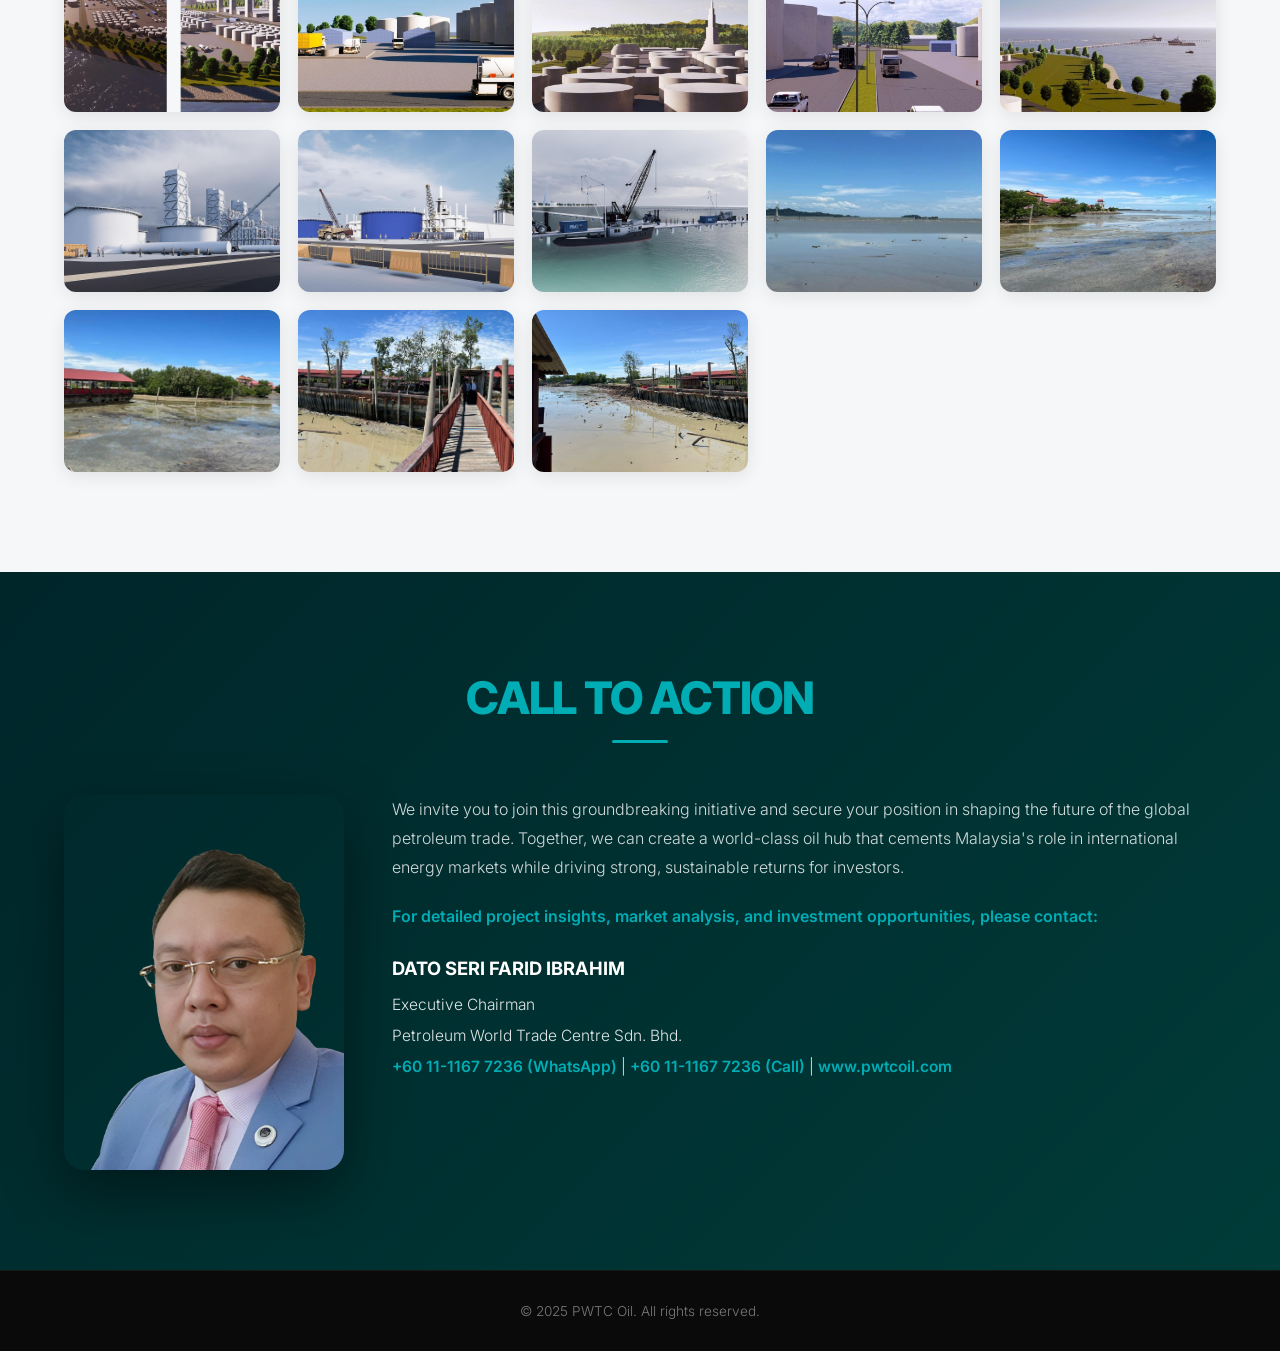
==== commit 3f1c545a: "update" ====
--- a/index.html
+++ b/index.html
@@ -8,48 +8,69 @@
 
     <link rel="preconnect" href="https://fonts.googleapis.com">
     <link rel="preconnect" href="https://fonts.gstatic.com" crossorigin>
-    <link href="https://fonts.googleapis.com/css2?family=Inter:wght@300;400;500;600;700&display=swap" rel="stylesheet">
+    <link href="https://fonts.googleapis.com/css2?family=Inter:wght@300;400;500;600;700;800&display=swap" rel="stylesheet">
     <link rel="stylesheet" href="/assets/css/styles.css">
     <link rel="icon" type="image/png" href="/assets/images/PWTC_logo_big.png" />
     <title>PWTC Oil</title>
-    <script language="JavaScript" type="text/javascript" src="/assets/js/jquery.js"></script>
-    <script language="JavaScript" type="text/javascript" src="/assets/js/jquery-ui.js"></script>
+
+    <!-- jQuery required by stars.js -->
+    <script src="/assets/js/jquery.js"></script>
+    <script src="/assets/js/jquery-ui.js"></script>
   </head>
   <body>
 
-    <div class="nav">
-      <img src="/assets/images/PWTC_logo_big.png">
-      <div class="divider"></div>
-      <div class="top">
-        <a onclick="window.scrollTo({top: 0, behavior: 'smooth'})">Home</a>
+    <!-- ─── Navigation ─── -->
+    <nav class="nav" id="navbar">
+      <img src="/assets/images/PWTC_logo_big.png" alt="PWTC Oil">
+      <div class="nav-divider"></div>
+      <div class="nav-links" id="navLinks">
+        <a onclick="window.scrollTo({top:0,behavior:'smooth'})">Home</a>
         <a onclick="smoothScroll('opportunities')">Opportunities</a>
         <a onclick="smoothScroll('key-highlights')">Key Highlights</a>
         <a onclick="smoothScroll('investor-advantages')">Investor Advantages</a>
         <a onclick="smoothScroll('perspectives')">Perspectives</a>
       </div>
-    </div>
-
-    <div class="landing-text">
-      <h1>INVESTMENT TEASER</h1>
-      <p>
-        Proposed Development and Construction of a Strategic Oil & Petroleum Product Tank Farm in Umbai, Melaka.
-        Developer Of 3,900,000 MT Farm Tank Project at Mukim Umbai, Melaka
-      </p>
-    </div>
-
-    <section class="video-showcase" style="margin-top: 100vh;">
-      <h1>PROJECT VIDEO</h1>
-      <p>Watch our comprehensive overview of the World Oil Trade Hub development.</p>
-      <div class="video-wrapper">
+      <button class="nav-toggle" id="navToggle" aria-label="Toggle menu">
+        <span></span><span></span><span></span>
+      </button>
+    </nav>
+
+    <!-- ─── Hero ─── -->
+    <section class="hero">
+      <div class="hero-content">
+        <span class="hero-eyebrow">INVESTMENT TEASER</span>
+        <h1 class="hero-title">World Oil <em>Trade Hub</em></h1>
+        <p class="hero-subtitle">
+          Proposed Development and Construction of a Strategic Oil &amp; Petroleum
+          Product Tank Farm in Umbai, Melaka — Developer Of a 3,900,000 MT Farm Tank
+          Project at Mukim Umbai, Melaka.
+        </p>
+        <button class="hero-cta" onclick="smoothScroll('opportunities')">
+          Discover the Opportunity
+          <svg width="18" height="18" viewBox="0 0 24 24" fill="none" stroke="currentColor" stroke-width="2.5" stroke-linecap="round" stroke-linejoin="round"><path d="M5 12h14"/><path d="m12 5 7 7-7 7"/></svg>
+        </button>
+      </div>
+      <div class="hero-scroll-hint">
+        <span>Scroll</span>
+        <div class="scroll-line"></div>
+      </div>
+    </section>
+
+    <!-- ─── Video Showcase ─── -->
+    <section class="video-showcase">
+      <h1 class="section-title reveal">PROJECT VIDEO</h1>
+      <p class="section-desc reveal" data-delay="120">Watch our comprehensive overview of the World Oil Trade Hub development.</p>
+      <div class="video-wrapper reveal" data-delay="240">
         <iframe src="https://drive.google.com/file/d/1Q-_UdNjBHIBP6vaC4t5Woj3w0eJba0Kn/preview"
                 title="PWTC Oil Project Video" allow="autoplay" allowfullscreen></iframe>
       </div>
     </section>
 
-    <section class="gallery" style="padding-top: 5vh; padding-bottom: 5vh;" id="gallerySection" class="fade">
-      <h1>PROJECT GALLERY</h1>
-      <p>Explore the vision and progress of the World Oil Trade Hub through our curated collection of images.</p>
-      <div class="gallery-carousel">
+    <!-- ─── Gallery ─── -->
+    <section class="gallery">
+      <h1 class="section-title reveal">PROJECT GALLERY</h1>
+      <p class="section-desc reveal" data-delay="120">Explore the vision and progress of the World Oil Trade Hub through our curated collection of images.</p>
+      <div class="gallery-carousel reveal" data-delay="240">
         <div class="carousel-track">
           <div class="gallery-item"><img src="/assets/images/gallery/1.jpg" alt="Gallery Image 1"></div>
           <div class="gallery-item"><img src="/assets/images/gallery/2.jpg" alt="Gallery Image 2"></div>
@@ -78,137 +99,135 @@
           <div class="gallery-item"><img src="/assets/images/gallery/25.jpg" alt="Gallery Image 25"></div>
         </div>
       </div>
-      <button class="collapse-btn" style="display: none;">Collapse Gallery</button>
-      <p class="bt">Click an image to expand, click again to enlarge</p>
-    </section>
-
-    <section class="opportunities reveal" style="padding-top: 5vh;" id="firstSection">
-      <h1>OPPORTUNITIES</h1>
-      <p>
-        Be part of a game-changing venture with Petroleum World
-        Trade Centre Sdn. Bhd. to develop the World Oil Trade Hub in
-        one of the most pivotal locations for global oil trade—Selat
-        Melaka. Positioned strategically along the world’s busiest
-        maritime trade route, this tank farm project is set to redefine
-        Southeast Asia's role in the oil and petroleum market.
-      </p>
-      <div class="image-grid">
-        <div class="grid-item"><img onclick="modalimg(this)" src="/assets/images/img18.jpg" alt="Image 1"></div>
-        <div class="grid-item"><img onclick="modalimg(this)" src="/assets/images/img20.jpg" alt="Image 2"></div>
-        <div class="grid-item"><img onclick="modalimg(this)" src="/assets/images/img19.jpg" alt="Image 3"></div>
-      </div>
-      <p class="bt">Click on the image(s) above to enlarge</p>
-      <img class="decoleft" src="/assets/images/frpattern.png">
-    </section>
-
-    <section class="corporate-structure reveal">
-      <h1>CORPORATE STRUCTURE</h1>
-      <h2 class="grid-title">Board Of Directors (BOD)</h2>
-      <div class="grid" style="margin-top: 5vh;">
-        <div class="card">
-            <img src="assets/images/pfp_placeholder.jpg" alt="Profile Picture" class="profile-picture">
-            <div class="name">Dato Seri Farid Ibrahim</div>
-            <div class="group">Executive Chairman</div>
-        </div>
-        <div class="card">
-            <img src="assets/images/pfp_placeholder.jpg" alt="Profile Picture" class="profile-picture">
-            <div class="name">Dato S.R. Letchumanan</div>
-            <div class="group">Managing Director</div>
-        </div>
-        <div class="card">
-            <img src="assets/images/pfp_placeholder.jpg" alt="Profile Picture" class="profile-picture">
-            <div class="name">Mukhlis Bin Abdullah</div>
-            <div class="group">Director</div>
-        </div>
-        <div class="card">
-          <img src="assets/images/pfp_placeholder.jpg" class="profile-picture">
-          <div class="name">Sathya Kumar</div>
-          <div class="group">Director</div>
-        </div>
-      </div>
-      <h2 class="grid-title" style="margin-top: 5vh;">Project Management Team</h2>
-      <div class="grid" style="margin-top: 5vh;">
-        <div class="card">
-          <img src="assets/images/building_placeholder.png" class="profile-picture">
-          <div class="name">Thiviya Builders (M) Sdn Bhd</div>
-          <div style="text-align: left;">
-  Function of Thiviya Builders (M) Sdn. Bhd. as a Project Management Consultant for Umbai, Melaka Reclamation Projects
-  <br>
-  <br>
-  As the Project Management Consultant (PMC) for the Umbai, Melaka Reclamation Projects, Thiviya Builders (M) Sdn. Bhd. is responsible for overseeing the successful planning, execution, and completion of the entire development in line with regulatory, environmental, and commercial objectives. Their key functions include:
-  <br><br>
-  <b>1. Project Planning & Coordination</b>
-  <ul>
-    <li>Develop detailed project execution plans and timelines.</li>
-    <li>Coordinate between government agencies, stakeholders, contractors, and consultants.</li>
-    <li>Ensure alignment with state and federal land reclamation and development policies.</li>
-  </ul><br>
-
-  <b>2. Feasibility & Technical Oversight</b>
-  <ul>
-    <li>Assist in the preparation and review of feasibility studies, including environmental impact assessments (EIA), hydrology, and soil investigations.</li>
-    <li>Provide expert recommendations on engineering design and marine works.</li>
-  </ul><br>
-
-  <b>3. Regulatory Compliance</b>
-  <ul>
-    <li>Facilitate applications and secure necessary approvals from authorities such as PLANMalaysia, DOE (Department of Environment), and Jabatan Laut.</li>
-    <li>Ensure all reclamation and development activities comply with Malaysian environmental and maritime laws.</li>
-  </ul><br>
-
-  <b>4. Procurement & Contract Administration</b>
-  <ul>
-    <li>Advise on procurement strategy and tender management.</li>
-    <li>Evaluate bids and assist in the selection of qualified contractors and consultants.</li>
-    <li>Administer contracts to ensure adherence to scope, budget, and quality standards.</li>
-  </ul><br>
-
-  <b>5. Construction Supervision & Quality Control</b>
-  <ul>
-    <li>Monitor construction activities for compliance with design specifications and safety regulations.</li>
-    <li>Conduct regular site inspections and report progress to stakeholders.</li>
-    <li>Implement quality assurance/control procedures throughout the reclamation and development process.</li>
-  </ul><br>
-
-  <b>6. Stakeholder Engagement & Reporting</b>
-  <ul>
-    <li>Liaise with local communities, investors, and government agencies.</li>
-    <li>Provide regular progress reports, financial updates, and risk assessments to the project owner/investor consortium.</li>
-  </ul><br>
-
-  <b>7. Risk Management</b>
-  <ul>
-    <li>Identify potential risks related to environmental, technical, or financial aspects.</li>
-    <li>Develop mitigation strategies and contingency plans.</li>
-  </ul><br>
-
-  Thiviya Builders (M) Sdn. Bhd.'s expertise ensures that the Umbai Melaka Reclamation Projects are executed efficiently, sustainably, and within the strategic objectives of turning Umbai into a key maritime, commercial, and industrial hub under the Melaka Free Zone initiative.
-</div>
-        </div>
-      </div>
-      <h2 class="grid-title" style="margin-top: 5vh;">Job Functions</h2>
-      <div class="grid" style="margin-top: 5vh;">
-        <div class="card">
-            <div class="nested-cards" style="grid-template-columns: none;">
-              <div class="nested-card">
+      <button class="collapse-btn" style="display:none">Collapse Gallery</button>
+      <p class="hint-text">Click an image to expand, click again to enlarge</p>
+    </section>
+
+    <!-- ─── Opportunities ─── -->
+    <section class="opportunities">
+      <div class="section-inner">
+        <h1 class="section-title reveal">OPPORTUNITIES</h1>
+        <p class="section-desc reveal" data-delay="120">
+          Be part of a game-changing venture with Petroleum World Trade Centre Sdn. Bhd. to develop
+          the World Oil Trade Hub in one of the most pivotal locations for global oil trade—Selat Melaka.
+          Positioned strategically along the world's busiest maritime trade route, this tank farm project
+          is set to redefine Southeast Asia's role in the oil and petroleum market.
+        </p>
+        <div class="image-grid reveal" data-delay="240">
+          <div class="grid-item"><img onclick="modalimg(this)" src="/assets/images/img18.jpg" alt="Image 1"></div>
+          <div class="grid-item"><img onclick="modalimg(this)" src="/assets/images/img20.jpg" alt="Image 2"></div>
+          <div class="grid-item"><img onclick="modalimg(this)" src="/assets/images/img19.jpg" alt="Image 3"></div>
+        </div>
+        <p class="hint-text">Click on the image(s) above to enlarge</p>
+        <img class="deco deco-right" src="/assets/images/frpattern.png" alt="">
+      </div>
+    </section>
+
+    <!-- ─── Corporate Structure ─── -->
+    <section class="corporate-structure alt-bg">
+      <div class="section-inner">
+        <h1 class="section-title reveal">CORPORATE STRUCTURE</h1>
+
+        <h2 class="subsection-title reveal" data-delay="100">Board Of Directors (BOD)</h2>
+        <div class="cards-grid reveal" data-delay="220">
+          <div class="card">
+            <img src="assets/images/pfp_placeholder.jpg" alt="Dato Seri Farid Ibrahim" class="profile-picture">
+            <div class="card-name">Dato Seri Farid Ibrahim</div>
+            <div class="card-role">Executive Chairman</div>
+          </div>
+          <div class="card">
+            <img src="assets/images/pfp_placeholder.jpg" alt="Dato S.R. Letchumanan" class="profile-picture">
+            <div class="card-name">Dato S.R. Letchumanan</div>
+            <div class="card-role">Managing Director</div>
+          </div>
+          <div class="card">
+            <img src="assets/images/pfp_placeholder.jpg" alt="Mukhlis Bin Abdullah" class="profile-picture">
+            <div class="card-name">Mukhlis Bin Abdullah</div>
+            <div class="card-role">Director</div>
+          </div>
+          <div class="card">
+            <img src="assets/images/pfp_placeholder.jpg" alt="Sathya Kumar" class="profile-picture">
+            <div class="card-name">Sathya Kumar</div>
+            <div class="card-role">Director</div>
+          </div>
+        </div>
+
+        <h2 class="subsection-title reveal" data-delay="100" style="margin-top: 5vh;">Project Management Team</h2>
+        <div class="cards-grid single-col reveal" data-delay="220">
+          <div class="card card-wide">
+            <img src="assets/images/building_placeholder.png" alt="Thiviya Builders" class="profile-picture building-pic">
+            <div class="card-name">Thiviya Builders (M) Sdn Bhd</div>
+            <div class="card-body-text">
+              Function of Thiviya Builders (M) Sdn. Bhd. as a Project Management Consultant for Umbai, Melaka Reclamation Projects
+              <br><br>
+              As the Project Management Consultant (PMC) for the Umbai, Melaka Reclamation Projects, Thiviya Builders (M) Sdn. Bhd. is responsible for overseeing the successful planning, execution, and completion of the entire development in line with regulatory, environmental, and commercial objectives. Their key functions include:
+              <br><br>
+              <b>1. Project Planning &amp; Coordination</b>
+              <ul>
+                <li>Develop detailed project execution plans and timelines.</li>
+                <li>Coordinate between government agencies, stakeholders, contractors, and consultants.</li>
+                <li>Ensure alignment with state and federal land reclamation and development policies.</li>
+              </ul><br>
+              <b>2. Feasibility &amp; Technical Oversight</b>
+              <ul>
+                <li>Assist in the preparation and review of feasibility studies, including environmental impact assessments (EIA), hydrology, and soil investigations.</li>
+                <li>Provide expert recommendations on engineering design and marine works.</li>
+              </ul><br>
+              <b>3. Regulatory Compliance</b>
+              <ul>
+                <li>Facilitate applications and secure necessary approvals from authorities such as PLANMalaysia, DOE (Department of Environment), and Jabatan Laut.</li>
+                <li>Ensure all reclamation and development activities comply with Malaysian environmental and maritime laws.</li>
+              </ul><br>
+              <b>4. Procurement &amp; Contract Administration</b>
+              <ul>
+                <li>Advise on procurement strategy and tender management.</li>
+                <li>Evaluate bids and assist in the selection of qualified contractors and consultants.</li>
+                <li>Administer contracts to ensure adherence to scope, budget, and quality standards.</li>
+              </ul><br>
+              <b>5. Construction Supervision &amp; Quality Control</b>
+              <ul>
+                <li>Monitor construction activities for compliance with design specifications and safety regulations.</li>
+                <li>Conduct regular site inspections and report progress to stakeholders.</li>
+                <li>Implement quality assurance/control procedures throughout the reclamation and development process.</li>
+              </ul><br>
+              <b>6. Stakeholder Engagement &amp; Reporting</b>
+              <ul>
+                <li>Liaise with local communities, investors, and government agencies.</li>
+                <li>Provide regular progress reports, financial updates, and risk assessments to the project owner/investor consortium.</li>
+              </ul><br>
+              <b>7. Risk Management</b>
+              <ul>
+                <li>Identify potential risks related to environmental, technical, or financial aspects.</li>
+                <li>Develop mitigation strategies and contingency plans.</li>
+              </ul><br>
+              Thiviya Builders (M) Sdn. Bhd.'s expertise ensures that the Umbai Melaka Reclamation Projects are executed efficiently, sustainably, and within the strategic objectives of turning Umbai into a key maritime, commercial, and industrial hub under the Melaka Free Zone initiative.
+            </div>
+          </div>
+        </div>
+
+        <h2 class="subsection-title reveal" data-delay="100" style="margin-top: 5vh;">Job Functions</h2>
+        <div class="cards-grid single-col reveal" data-delay="220">
+          <div class="card card-wide">
+            <div class="phases-container">
+              <div class="phase-card">
                 <ul>
                   <li>Checkers for Technical Engineering / Corporate Finance</li>
-                  <li>Quantity Surveying & Contracts</li>
+                  <li>Quantity Surveying &amp; Contracts</li>
                   <li>Report to BOD</li>
                 </ul>
               </div>
-              <div class="nested-card">
-                <div class="nested-card-title" style="text-align: left;">Phase 1 (Dredging & Filling Works)</div>
-                <div style="text-align: left;">
-                  O & L Jurutera Perunding Sdn Bhd
+              <div class="phase-card">
+                <div class="phase-title">Phase 1 (Dredging &amp; Filling Works)</div>
+                <div>
+                  O &amp; L Jurutera Perunding Sdn Bhd
                   <ul>
                     <li>Datuk Ir. Othman Bin Abdul Rahim</li>
                   </ul>
                 </div>
               </div>
-              <div class="nested-card">
-                <div class="nested-card-title" style="text-align: left;">Phase 2 (Infrastructure Works)</div>
-                <div style="text-align: left;">
+              <div class="phase-card">
+                <div class="phase-title">Phase 2 (Infrastructure Works)</div>
+                <div>
                   Petareka Perunding (M) Sdn Bhd
                   <ul>
                     <li>Ir. Douglas Chow</li>
@@ -216,133 +235,181 @@
                     <li>Ir. Dr. Ganeindran S.</li>
                     <li>Ir. Wong Seak Kai</li>
                   </ul>
-                  Marine & Coastal Engineer
+                  Marine &amp; Coastal Engineer
                   <ul>
                     <li>Ir. Pui Syn Kong</li>
                   </ul>
-                  Planner & Architect Architect Wan Chong
+                  Planner &amp; Architect Architect Wan Chong
                   <ul>
                     <li>Ar. Jason Looi</li>
                   </ul>
                 </div>
               </div>
-              <div class="nested-card">
-                <div class="nested-card-title" style="text-align: left;">Phase 3 (Farm Tank)</div>
+              <div class="phase-card">
+                <div class="phase-title">Phase 3 (Farm Tank)</div>
+                <div>Consultant to be appointed. Expressions of interest are open for qualified tank farm engineering firms.</div>
               </div>
             </div>
-        </div>
-      </div>
-    </section>
-
+          </div>
+        </div>
+
+      </div>
+    </section>
+
+    <!-- ─── Key Highlights ─── -->
     <section class="key-highlights">
       <div id="particles-js"></div>
-      <h1>KEY HIGHLIGHTS<br>OF THE PROJECT</h1>
-      <h2>1. STRATEGIC LOCATION</h2>
-      <ul>
-        <li>Situated at Umbai, Melaka, directly on the Straits of Malacca, through which 80% of global oil trade passes annually.</li>
-        <li>Access to key international markets in Asia-Pacific, the Middle East, and beyond.</li>
-      </ul>
-      <h2>2. COMPREHENSIVE INFRASTRUCTURE</h2>
-      <ul>
-        <li>Development of state-of-the-art oil and petroleum storage facilities with scalable capacity.</li>
-        <li>Cutting-edge design for efficient storage, handling, and distribution of crude oil and refined petroleum products</li>
-      </ul>
-      <h2>3. WORLD-CLASS VISION</h2>
-      <ul>
-        <li>Establishing Melaka as a regional hub for oil storage, blending, and transshipment.</li>
-        <li>Supporting Malaysia’s aspirations to be a global leader in oil and gas logistics.</li>
-      </ul>
-      <h2>4. MARKET POTENTIAL</h2>
-      <ul>
-        <li>Unprecedented growth in energy demand across Asia-Pacific.</li>
-        <li>Opportunities to serve energy-importing giants like China, India, and Japan.</li>
-      </ul>
-      <img class="decoright" src="/assets/images/flpattern.png">
-    </section>
-
-    <section class="investor-advantages reveal">
-      <h1>INVESTOR ADVANTAGES</h1>
-      <h2>1. HIGH RETURNS ON INVESTMENT</h2>
-      <ul>
-        <li>Capitalize on the robust growth of global and regional energy markets.</li>
-        <li>Revenue streams from storage fees, logistics services, and value-added operations.</li>
-      </ul>
-      <h2>2. ECONOMIC IMPACT</h2>
-      <ul>
-        <li>Anchor a landmark project in Melaka that supports Malaysia’s energy sector and creates opportunities for local and international stakeholders.</li>
-      </ul>
-      <h2>3. LONG-TERM SUSTAINABILITY</h2>
-      <ul>
-        <li>The hub’s strategic importance ensures resilience against market volatility.</li>
-        <li>Alignment with Malaysia’s vision of sustainable energy and economic development.</li>
-      </ul>
-      <h2>4. EXCLUSIVE OPPORTUNITY</h2>
-      <ul>
-        <li>Early investors gain priority access to a high-demand asset in a fast-growing market.</li>
-      </ul>
-    </section>
-
-    <section class="perspectives reveal">
-      <h1>PERSPECTIVES</h1>
-      <div class="image-grid">
-        <div class="grid-item"><img onclick="modalimg(this)" src="/assets/images/7.jpg"></div>
-        <div class="grid-item"><img onclick="modalimg(this)" src="/assets/images/24.jpg"></div>
-        <div class="grid-item"><img onclick="modalimg(this)" src="/assets/images/27.png"></div>
-        <div class="grid-item"><img onclick="modalimg(this)" src="/assets/images/28.jpg"></div>
-        <div class="grid-item"><img onclick="modalimg(this)" src="/assets/images/30.jpg"></div>
-        <div class="grid-item"><img onclick="modalimg(this)" src="/assets/images/32.jpg"></div>
-        <div class="grid-item"><img onclick="modalimg(this)" src="/assets/images/35.jpg"></div>
-        <div class="grid-item"><img onclick="modalimg(this)" src="/assets/images/38.jpg"></div>
-        <div class="grid-item"><img onclick="modalimg(this)" src="/assets/images/39.jpg"></div>
-        <div class="grid-item"><img onclick="modalimg(this)" src="/assets/images/40.jpg"></div>
-        <div class="grid-item"><img onclick="modalimg(this)" src="/assets/images/41.jpg"></div>
-        <div class="grid-item"><img onclick="modalimg(this)" src="/assets/images/42.jpg"></div>
-        <div class="grid-item"><img onclick="modalimg(this)" src="/assets/images/43.jpg"></div>
-        <div class="grid-item"><img onclick="modalimg(this)" src="/assets/images/44.jpg"></div>
-        <div class="grid-item"><img onclick="modalimg(this)" src="/assets/images/45.jpg"></div>
-        <div class="grid-item"><img onclick="modalimg(this)" src="/assets/images/46.png"></div>
-        <div class="grid-item"><img onclick="modalimg(this)" src="/assets/images/47.jpg"></div>
-        <div class="grid-item"><img onclick="modalimg(this)" src="/assets/images/48.jpg"></div>
-        <div class="grid-item"><img onclick="modalimg(this)" src="/assets/images/49.jpg"></div>
-        <div class="grid-item"><img onclick="modalimg(this)" src="/assets/images/50.jpg"></div>
-        <div class="grid-item"><img onclick="modalimg(this)" src="/assets/images/51.jpg"></div>
-        <div class="grid-item"><img onclick="modalimg(this)" src="/assets/images/52.jpg"></div>
-        <div class="grid-item"><img onclick="modalimg(this)" src="/assets/images/53.jpg"></div>
-        <div class="grid-item"><img onclick="modalimg(this)" src="/assets/images/54.jpg"></div>
-        <div class="grid-item"><img onclick="modalimg(this)" src="/assets/images/55.jpg"></div>
-        <div class="grid-item"><img onclick="modalimg(this)" src="/assets/images/56.jpg"></div>
-        <div class="grid-item"><img onclick="modalimg(this)" src="/assets/images/57.png"></div>
-        <div class="grid-item"><img onclick="modalimg(this)" src="/assets/images/58.jpg"></div>
-      </div>
-    </section>
-
-    <section class="call-to-action reveal">
-      <h1>CALL TO ACTION</h1>
-      <div class="content-wrapper">
-        <img class="person-frame" src="/assets/images/dsfi.png" alt="Person Image">
-          <div class="text-content">
-              <p>We invite you to join this groundbreaking initiative and secure your position in shaping the future of the global petroleum trade. Together, we can create a world-class oil hub that cements Malaysia’s role in international energy markets while driving strong, sustainable returns for investors.</p>
-              <p class="highlight">For detailed project insights, market analysis, and investment opportunities, please contact:</p>
-              <p class="contact-info">
-                  <strong>DATO’ SERI FARID IBRAHIM</strong><br>
-                  Chairman<br>
-                  Petroleum World Trade Centre Sdn. Bhd.<br>
-                  <a href="tel:601162277806">+60 11-6227 7806 (WhatsApp)</a> | <a href="tel:601111677236">+60 11-1167 7236 (Call)</a> | <a href="http://www.pwtcoil.com" target="_blank">www.pwtcoil.com</a>
-              </p>
-          </div>
-      </div>
-    </section>
-
+      <div class="section-inner" style="position:relative;z-index:1;">
+        <h1 class="section-title reveal">KEY HIGHLIGHTS<br>OF THE PROJECT</h1>
+        <div class="highlights-grid">
+          <div class="highlight-card reveal" data-delay="0">
+            <div class="highlight-number">01</div>
+            <h2 class="highlight-title">Strategic Location</h2>
+            <ul>
+              <li>Situated at Umbai, Melaka, directly on the Straits of Malacca, through which 80% of global oil trade passes annually.</li>
+              <li>Access to key international markets in Asia-Pacific, the Middle East, and beyond.</li>
+            </ul>
+          </div>
+          <div class="highlight-card reveal" data-delay="120">
+            <div class="highlight-number">02</div>
+            <h2 class="highlight-title">Comprehensive Infrastructure</h2>
+            <ul>
+              <li>Development of state-of-the-art oil and petroleum storage facilities with scalable capacity.</li>
+              <li>Cutting-edge design for efficient storage, handling, and distribution of crude oil and refined petroleum products.</li>
+            </ul>
+          </div>
+          <div class="highlight-card reveal" data-delay="240">
+            <div class="highlight-number">03</div>
+            <h2 class="highlight-title">World-Class Vision</h2>
+            <ul>
+              <li>Establishing Melaka as a regional hub for oil storage, blending, and transshipment.</li>
+              <li>Supporting Malaysia's aspirations to be a global leader in oil and gas logistics.</li>
+            </ul>
+          </div>
+          <div class="highlight-card reveal" data-delay="360">
+            <div class="highlight-number">04</div>
+            <h2 class="highlight-title">Market Potential</h2>
+            <ul>
+              <li>Unprecedented growth in energy demand across Asia-Pacific.</li>
+              <li>Opportunities to serve energy-importing giants like China, India, and Japan.</li>
+            </ul>
+          </div>
+        </div>
+        <img class="deco deco-left-abs" src="/assets/images/flpattern.png" alt="">
+      </div>
+    </section>
+
+    <!-- ─── Investor Advantages ─── -->
+    <section class="investor-advantages">
+      <div class="section-inner">
+        <h1 class="section-title reveal">INVESTOR ADVANTAGES</h1>
+        <div class="advantages-grid">
+          <div class="advantage-card reveal" data-delay="0">
+            <div class="adv-icon">&#8679;</div>
+            <h2>High Returns on Investment</h2>
+            <ul>
+              <li>Capitalize on the robust growth of global and regional energy markets.</li>
+              <li>Revenue streams from storage fees, logistics services, and value-added operations.</li>
+            </ul>
+          </div>
+          <div class="advantage-card reveal" data-delay="120">
+            <div class="adv-icon">&#9830;</div>
+            <h2>Economic Impact</h2>
+            <ul>
+              <li>Anchor a landmark project in Melaka that supports Malaysia's energy sector and creates opportunities for local and international stakeholders.</li>
+            </ul>
+          </div>
+          <div class="advantage-card reveal" data-delay="240">
+            <div class="adv-icon">&#9854;</div>
+            <h2>Long-Term Sustainability</h2>
+            <ul>
+              <li>The hub's strategic importance ensures resilience against market volatility.</li>
+              <li>Alignment with Malaysia's vision of sustainable energy and economic development.</li>
+            </ul>
+          </div>
+          <div class="advantage-card reveal" data-delay="360">
+            <div class="adv-icon">&#9733;</div>
+            <h2>Exclusive Opportunity</h2>
+            <ul>
+              <li>Early investors gain priority access to a high-demand asset in a fast-growing market.</li>
+            </ul>
+          </div>
+        </div>
+      </div>
+    </section>
+
+    <!-- ─── Perspectives ─── -->
+    <section class="perspectives alt-bg">
+      <div class="section-inner">
+        <h1 class="section-title reveal">PERSPECTIVES</h1>
+        <div class="image-grid reveal" data-delay="150">
+          <div class="grid-item"><img onclick="modalimg(this)" src="/assets/images/7.jpg" alt=""></div>
+          <div class="grid-item"><img onclick="modalimg(this)" src="/assets/images/24.jpg" alt=""></div>
+          <div class="grid-item"><img onclick="modalimg(this)" src="/assets/images/27.png" alt=""></div>
+          <div class="grid-item"><img onclick="modalimg(this)" src="/assets/images/28.jpg" alt=""></div>
+          <div class="grid-item"><img onclick="modalimg(this)" src="/assets/images/30.jpg" alt=""></div>
+          <div class="grid-item"><img onclick="modalimg(this)" src="/assets/images/32.jpg" alt=""></div>
+          <div class="grid-item"><img onclick="modalimg(this)" src="/assets/images/35.jpg" alt=""></div>
+          <div class="grid-item"><img onclick="modalimg(this)" src="/assets/images/38.jpg" alt=""></div>
+          <div class="grid-item"><img onclick="modalimg(this)" src="/assets/images/39.jpg" alt=""></div>
+          <div class="grid-item"><img onclick="modalimg(this)" src="/assets/images/40.jpg" alt=""></div>
+          <div class="grid-item"><img onclick="modalimg(this)" src="/assets/images/41.jpg" alt=""></div>
+          <div class="grid-item"><img onclick="modalimg(this)" src="/assets/images/42.jpg" alt=""></div>
+          <div class="grid-item"><img onclick="modalimg(this)" src="/assets/images/43.jpg" alt=""></div>
+          <div class="grid-item"><img onclick="modalimg(this)" src="/assets/images/44.jpg" alt=""></div>
+          <div class="grid-item"><img onclick="modalimg(this)" src="/assets/images/45.jpg" alt=""></div>
+          <div class="grid-item"><img onclick="modalimg(this)" src="/assets/images/46.png" alt=""></div>
+          <div class="grid-item"><img onclick="modalimg(this)" src="/assets/images/47.jpg" alt=""></div>
+          <div class="grid-item"><img onclick="modalimg(this)" src="/assets/images/48.jpg" alt=""></div>
+          <div class="grid-item"><img onclick="modalimg(this)" src="/assets/images/49.jpg" alt=""></div>
+          <div class="grid-item"><img onclick="modalimg(this)" src="/assets/images/50.jpg" alt=""></div>
+          <div class="grid-item"><img onclick="modalimg(this)" src="/assets/images/51.jpg" alt=""></div>
+          <div class="grid-item"><img onclick="modalimg(this)" src="/assets/images/52.jpg" alt=""></div>
+          <div class="grid-item"><img onclick="modalimg(this)" src="/assets/images/53.jpg" alt=""></div>
+          <div class="grid-item"><img onclick="modalimg(this)" src="/assets/images/54.jpg" alt=""></div>
+          <div class="grid-item"><img onclick="modalimg(this)" src="/assets/images/55.jpg" alt=""></div>
+          <div class="grid-item"><img onclick="modalimg(this)" src="/assets/images/56.jpg" alt=""></div>
+          <div class="grid-item"><img onclick="modalimg(this)" src="/assets/images/57.png" alt=""></div>
+          <div class="grid-item"><img onclick="modalimg(this)" src="/assets/images/58.jpg" alt=""></div>
+        </div>
+      </div>
+    </section>
+
+    <!-- ─── Call to Action ─── -->
+    <section class="call-to-action">
+      <div class="section-inner">
+        <h1 class="section-title reveal">CALL TO ACTION</h1>
+        <div class="cta-wrapper reveal" data-delay="150">
+          <img class="cta-person" src="/assets/images/dsfi.png" alt="Dato Seri Farid Ibrahim">
+          <div class="cta-content">
+            <p>We invite you to join this groundbreaking initiative and secure your position in shaping the future of the global petroleum trade. Together, we can create a world-class oil hub that cements Malaysia's role in international energy markets while driving strong, sustainable returns for investors.</p>
+            <p class="cta-highlight">For detailed project insights, market analysis, and investment opportunities, please contact:</p>
+            <div class="cta-contact">
+              <strong>DATO SERI FARID IBRAHIM</strong>
+              Executive Chairman<br>
+              Petroleum World Trade Centre Sdn. Bhd.<br>
+              <a href="tel:601111677236">+60 11-1167 7236 (WhatsApp)</a> |
+              <a href="tel:601111677236">+60 11-1167 7236 (Call)</a> |
+              <a href="http://www.pwtcoil.com" target="_blank">www.pwtcoil.com</a>
+            </div>
+          </div>
+        </div>
+      </div>
+    </section>
+
+    <!-- ─── Footer ─── -->
     <footer class="footer">
-      <p id="c">© 2024 PWTC Oil. All rights reserved.</p>
+      <p>© 2025 PWTC Oil. All rights reserved.</p>
     </footer>
 
-    <div class="image-modal">
-      <img id="modalimg" onclick="closeimgmodal()" src="">
-      <a>×</a>
+    <!-- ─── Image Modal ─── -->
+    <div class="image-modal" id="imageModal">
+      <img id="modalimg" onclick="closeimgmodal()" src="" alt="">
+      <button class="modal-close" onclick="closeimgmodal()">&#215;</button>
     </div>
+
     <script src="/assets/js/main.js"></script>
     <script src="/assets/js/stars.js"></script>
     <script src="/assets/js/carousel.js"></script>
   </body>
-</html>+</html>
--- a/assets/css/styles.css
+++ b/assets/css/styles.css
@@ -1,615 +1,952 @@
-* {
-    padding: 0;
-    border: 0;
-    margin: 0;
-    font-family: 'Inter', -apple-system, BlinkMacSystemFont, sans-serif;
-    font-weight: 300;
-}
-
-h1, h2, h3 {
-    font-weight: 600;
-    letter-spacing: -0.02em;
-}
-
-p {
-    line-height: 1.7;
-}
+/* ─── Variables ─────────────────────────────────────────────── */
+:root {
+  --teal:       #00adb5;
+  --teal-dark:  #007f85;
+  --teal-glow:  rgba(0, 173, 181, 0.35);
+  --navy:       #0b1d33;
+  --dark:       #0a0a0a;
+  --white:      #ffffff;
+  --off-white:  #f5f7f9;
+  --text:       #333333;
+  --text-muted: #666666;
+  --ease:       cubic-bezier(0.4, 0, 0.2, 1);
+}
+
+/* ─── Reset ─────────────────────────────────────────────────── */
+*, *::before, *::after {
+  box-sizing: border-box;
+  margin: 0;
+  padding: 0;
+  border: 0;
+}
+
+html { scroll-behavior: smooth; }
+
+body {
+  font-family: 'Inter', -apple-system, BlinkMacSystemFont, sans-serif;
+  font-weight: 300;
+  color: var(--text);
+  overflow-x: hidden;
+}
+
+h1, h2, h3 { font-weight: 700; line-height: 1.2; }
+p           { line-height: 1.8; }
+a           { text-decoration: none; color: inherit; }
+
+/* ─── Keyframes ─────────────────────────────────────────────── */
+@keyframes fadeUp {
+  from { opacity: 0; transform: translateY(40px); }
+  to   { opacity: 1; transform: translateY(0); }
+}
+
+@keyframes fadeIn {
+  from { opacity: 0; }
+  to   { opacity: 1; }
+}
+
+@keyframes scrollLine {
+  0%   { transform: scaleY(0); transform-origin: top;    opacity: 1; }
+  45%  { transform: scaleY(1); transform-origin: top;    opacity: 1; }
+  55%  { transform: scaleY(1); transform-origin: bottom; opacity: 1; }
+  100% { transform: scaleY(0); transform-origin: bottom; opacity: 0; }
+}
+
+@keyframes float {
+  0%, 100% { transform: translateY(0px); }
+  50%       { transform: translateY(-10px); }
+}
+
+@keyframes expandUnderline {
+  from { width: 0; }
+  to   { width: 56px; }
+}
+
+@keyframes shimmer {
+  0%   { background-position: -200% center; }
+  100% { background-position:  200% center; }
+}
+
+/* ─── Navigation ─────────────────────────────────────────────── */
 .nav {
+  position: fixed;
+  top: 0; left: 0; right: 0;
+  height: 76px;
+  display: flex;
+  align-items: center;
+  padding: 0 28px;
+  gap: 20px;
+  z-index: 1000;
+  transition: background-color 0.45s var(--ease),
+              box-shadow       0.45s var(--ease);
+}
+
+.nav.scrolled {
+  background-color: rgba(255, 255, 255, 0.97);
+  box-shadow: 0 1px 24px rgba(0, 0, 0, 0.09);
+  backdrop-filter: blur(14px);
+  -webkit-backdrop-filter: blur(14px);
+}
+
+.nav img {
+  height: 56px;
+  width: auto;
+  border-radius: 50%;
+  background: white;
+  padding: 2px;
+  flex-shrink: 0;
+  transition: transform 0.3s var(--ease);
+}
+
+.nav img:hover { transform: scale(1.06); }
+
+.nav-divider {
+  flex: 1;
+  height: 1px;
+  background: rgba(255, 255, 255, 0.35);
+  transition: background 0.45s;
+}
+
+.nav.scrolled .nav-divider { background: rgba(0, 0, 0, 0.1); }
+
+.nav-links {
+  display: flex;
+  align-items: center;
+  gap: 28px;
+}
+
+.nav-links a {
+  font-size: 0.82rem;
+  font-weight: 600;
+  letter-spacing: 0.08em;
+  text-transform: uppercase;
+  color: white;
+  cursor: pointer;
+  position: relative;
+  padding-bottom: 4px;
+  transition: color 0.3s;
+}
+
+.nav-links a::after {
+  content: '';
+  position: absolute;
+  bottom: 0; left: 0;
+  width: 0; height: 2px;
+  background: var(--teal);
+  transition: width 0.3s var(--ease);
+}
+
+.nav-links a:hover             { color: var(--teal); }
+.nav-links a:hover::after      { width: 100%; }
+
+.nav.scrolled .nav-links a     { color: #1a1a1a; }
+.nav.scrolled .nav-links a:hover { color: var(--teal); }
+
+/* Mobile toggle */
+.nav-toggle {
+  display: none;
+  flex-direction: column;
+  gap: 5px;
+  background: none;
+  cursor: pointer;
+  padding: 4px;
+  flex-shrink: 0;
+}
+
+.nav-toggle span {
+  display: block;
+  width: 24px; height: 2px;
+  background: white;
+  border-radius: 2px;
+  transition: all 0.3s var(--ease);
+}
+
+.nav.scrolled .nav-toggle span { background: #1a1a1a; }
+
+.nav-toggle.open span:nth-child(1) { transform: translateY(7px) rotate(45deg); }
+.nav-toggle.open span:nth-child(2) { opacity: 0; transform: scaleX(0); }
+.nav-toggle.open span:nth-child(3) { transform: translateY(-7px) rotate(-45deg); }
+
+/* ─── Hero ───────────────────────────────────────────────────── */
+.hero {
+  position: relative;
+  width: 100%;
+  height: 100vh;
+  min-height: 600px;
+  background-image: url('/assets/images/banner.jpg');
+  background-size: cover;
+  background-position: center;
+  background-attachment: fixed;
+  display: flex;
+  align-items: center;
+  justify-content: center;
+  overflow: hidden;
+}
+
+.hero::before {
+  content: '';
+  position: absolute; inset: 0;
+  background: linear-gradient(
+    135deg,
+    rgba(11, 29, 51, 0.78) 0%,
+    rgba(0, 90, 100, 0.62) 100%
+  );
+}
+
+.hero-content {
+  position: relative;
+  z-index: 2;
+  text-align: center;
+  max-width: 820px;
+  padding: 0 28px;
+}
+
+.hero-eyebrow {
+  display: inline-block;
+  font-size: 0.75rem;
+  font-weight: 700;
+  letter-spacing: 0.22em;
+  text-transform: uppercase;
+  color: var(--teal);
+  background: rgba(0, 173, 181, 0.12);
+  border: 1px solid rgba(0, 173, 181, 0.35);
+  padding: 7px 20px;
+  border-radius: 100px;
+  margin-bottom: 28px;
+  animation: fadeUp 0.8s var(--ease) 0.1s both;
+}
+
+.hero-title {
+  font-size: clamp(3rem, 7.5vw, 5.8rem);
+  font-weight: 800;
+  color: white;
+  letter-spacing: -0.03em;
+  margin-bottom: 24px;
+  animation: fadeUp 0.8s var(--ease) 0.28s both;
+}
+
+.hero-title em {
+  font-style: normal;
+  background: linear-gradient(90deg, var(--teal) 0%, #00d9e4 100%);
+  -webkit-background-clip: text;
+  -webkit-text-fill-color: transparent;
+  background-clip: text;
+}
+
+.hero-subtitle {
+  font-size: clamp(0.95rem, 1.8vw, 1.12rem);
+  color: rgba(255, 255, 255, 0.8);
+  max-width: 600px;
+  margin: 0 auto 40px;
+  line-height: 1.75;
+  animation: fadeUp 0.8s var(--ease) 0.45s both;
+}
+
+.hero-cta {
+  display: inline-flex;
+  align-items: center;
+  gap: 10px;
+  background: var(--teal);
+  color: white;
+  font-size: 0.95rem;
+  font-weight: 600;
+  letter-spacing: 0.02em;
+  padding: 15px 34px;
+  border-radius: 100px;
+  border: none;
+  cursor: pointer;
+  transition: all 0.3s var(--ease);
+  animation: fadeUp 0.8s var(--ease) 0.6s both;
+}
+
+.hero-cta:hover {
+  background: var(--teal-dark);
+  transform: translateY(-4px);
+  box-shadow: 0 14px 34px var(--teal-glow);
+}
+
+.hero-cta svg { transition: transform 0.3s; }
+.hero-cta:hover svg { transform: translateX(4px); }
+
+/* Scroll hint */
+.hero-scroll-hint {
+  position: absolute;
+  bottom: 36px; left: 50%;
+  transform: translateX(-50%);
+  display: flex;
+  flex-direction: column;
+  align-items: center;
+  gap: 10px;
+  z-index: 2;
+  animation: fadeIn 1s 1.1s both;
+}
+
+.hero-scroll-hint span {
+  font-size: 0.68rem;
+  font-weight: 600;
+  letter-spacing: 0.18em;
+  text-transform: uppercase;
+  color: rgba(255, 255, 255, 0.5);
+}
+
+.scroll-line {
+  width: 1px;
+  height: 52px;
+  background: rgba(255, 255, 255, 0.15);
+  position: relative;
+  overflow: hidden;
+}
+
+.scroll-line::after {
+  content: '';
+  position: absolute;
+  top: 0; left: 0;
+  width: 100%; height: 100%;
+  background: rgba(255, 255, 255, 0.7);
+  animation: scrollLine 1.9s ease-in-out infinite;
+}
+
+/* ─── Shared Section Styles ─────────────────────────────────── */
+section {
+  padding: 100px 5%;
+  position: relative;
+  overflow: hidden;
+}
+
+section.alt-bg { background: var(--off-white); }
+
+.section-inner {
+  max-width: 1200px;
+  margin: 0 auto;
+}
+
+.section-title {
+  font-size: clamp(1.8rem, 4vw, 2.8rem);
+  font-weight: 800;
+  letter-spacing: -0.025em;
+  text-align: center;
+  margin-bottom: 16px;
+  position: relative;
+}
+
+.section-title::after {
+  content: '';
+  display: block;
+  width: 0;
+  height: 3px;
+  background: var(--teal);
+  margin: 14px auto 0;
+  border-radius: 2px;
+  transition: width 0.6s 0.15s var(--ease);
+}
+
+.section-title.revealed::after { width: 56px; }
+
+.section-desc {
+  text-align: center;
+  color: var(--text-muted);
+  max-width: 680px;
+  margin: 0 auto 48px;
+  font-size: clamp(0.95rem, 1.5vw, 1.08rem);
+  line-height: 1.85;
+}
+
+.hint-text {
+  font-style: italic;
+  font-size: 0.83rem;
+  color: var(--text-muted);
+  text-align: center;
+  margin-top: 14px;
+}
+
+/* ─── Scroll Reveal ──────────────────────────────────────────── */
+.reveal {
+  opacity: 0;
+  transform: translateY(36px);
+  transition: opacity 0.75s var(--ease), transform 0.75s var(--ease);
+}
+
+.reveal.revealed {
+  opacity: 1;
+  transform: translateY(0);
+}
+
+/* ─── Video Showcase ─────────────────────────────────────────── */
+.video-showcase {
+  background: linear-gradient(135deg, var(--navy) 0%, #001a1c 100%);
+  text-align: center;
+}
+
+.video-showcase .section-title       { color: var(--teal); }
+.video-showcase .section-title::after { background: var(--teal); }
+.video-showcase .section-desc        { color: rgba(255, 255, 255, 0.72); }
+
+.video-wrapper {
+  max-width: 920px;
+  margin: 0 auto;
+  border-radius: 18px;
+  overflow: hidden;
+  box-shadow: 0 28px 80px rgba(0, 173, 181, 0.28);
+}
+
+.video-wrapper iframe {
+  width: 100%;
+  height: 510px;
+  border: none;
+  display: block;
+}
+
+/* ─── Gallery ────────────────────────────────────────────────── */
+.gallery {
+  background: white;
+  text-align: center;
+}
+
+.gallery-carousel {
+  width: 100%;
+  overflow: hidden;
+  margin-top: 24px;
+  border-radius: 12px;
+  box-shadow: 0 4px 20px rgba(0, 0, 0, 0.07);
+}
+
+.carousel-track {
+  display: flex;
+  will-change: transform;
+}
+
+.gallery-item {
+  flex: 0 0 auto;
+  width: 200px;
+  height: 200px;
+  margin-right: 10px;
+  border-radius: 8px;
+  overflow: hidden;
+  cursor: pointer;
+}
+
+.gallery-item img {
+  width: 100%; height: 100%;
+  object-fit: cover;
+  transition: transform 0.4s var(--ease);
+}
+
+.gallery-item:hover img { transform: scale(1.1); }
+
+.collapse-btn {
+  display: none;
+  margin: 16px auto 0;
+  padding: 10px 28px;
+  background: var(--teal);
+  color: white;
+  border: none;
+  border-radius: 100px;
+  cursor: pointer;
+  font-size: 0.9rem;
+  font-weight: 600;
+  transition: all 0.3s;
+}
+
+.collapse-btn:hover {
+  background: var(--teal-dark);
+  transform: translateY(-2px);
+}
+
+/* ─── Image Grid ─────────────────────────────────────────────── */
+.image-grid {
+  display: grid;
+  grid-template-columns: repeat(auto-fit, minmax(200px, 1fr));
+  gap: 18px;
+  margin-top: 40px;
+}
+
+.grid-item {
+  overflow: hidden;
+  border-radius: 12px;
+  aspect-ratio: 4 / 3;
+  cursor: pointer;
+  box-shadow: 0 4px 18px rgba(0, 0, 0, 0.09);
+  transition: transform 0.4s var(--ease), box-shadow 0.4s var(--ease);
+}
+
+.grid-item:hover {
+  transform: translateY(-6px) scale(1.01);
+  box-shadow: 0 22px 50px rgba(0, 0, 0, 0.18);
+}
+
+.grid-item img {
+  width: 100%; height: 100%;
+  object-fit: cover;
+  transition: transform 0.55s var(--ease);
+}
+
+.grid-item:hover img { transform: scale(1.08); }
+
+/* ─── Decorative Images ──────────────────────────────────────── */
+.deco {
+  position: absolute;
+  z-index: 0;
+  width: 200px;
+  opacity: 0.4;
+  pointer-events: none;
+}
+
+.deco-right     { right: 0; bottom: 20px; }
+.deco-left-abs  { left: -50px; top: 50%; transform: translateY(-50%); }
+
+/* ─── Opportunities ──────────────────────────────────────────── */
+.opportunities { background: white; }
+
+/* ─── Corporate Structure ────────────────────────────────────── */
+.subsection-title {
+  font-size: clamp(1.05rem, 2vw, 1.35rem);
+  font-weight: 600;
+  color: var(--teal);
+  text-align: center;
+  letter-spacing: 0.01em;
+  margin-top: 32px;
+}
+
+.cards-grid {
+  display: grid;
+  grid-template-columns: repeat(auto-fit, minmax(170px, 1fr));
+  gap: 24px;
+  margin-top: 32px;
+}
+
+.cards-grid.single-col {
+  grid-template-columns: 1fr;
+}
+
+.card {
+  background: white;
+  border-radius: 18px;
+  box-shadow: 0 4px 24px rgba(0, 0, 0, 0.07);
+  border: 1px solid rgba(0, 0, 0, 0.05);
+  padding: 34px 22px;
+  text-align: center;
+  transition: transform 0.4s var(--ease), box-shadow 0.4s var(--ease);
+}
+
+.card:hover {
+  transform: translateY(-8px);
+  box-shadow: 0 22px 52px rgba(0, 0, 0, 0.12);
+}
+
+.card-wide {
+  text-align: left;
+  padding: 38px;
+}
+
+.profile-picture {
+  width: 90px; height: 90px;
+  border-radius: 50%;
+  object-fit: cover;
+  border: 3px solid #eee;
+  margin-bottom: 16px;
+  transition: border-color 0.3s;
+}
+
+.building-pic {
+  border-radius: 12px;
+}
+
+.card:hover .profile-picture { border-color: var(--teal); }
+
+.card-name {
+  font-size: 1rem;
+  font-weight: 600;
+  color: #1a1a1a;
+  margin-bottom: 6px;
+}
+
+.card-role {
+  font-size: 0.87rem;
+  color: var(--teal);
+  font-weight: 500;
+}
+
+.card-body-text {
+  font-size: 0.92rem;
+  line-height: 1.75;
+  color: #444;
+  margin-top: 18px;
+}
+
+.card-body-text ul {
+  list-style: disc;
+  margin: 8px 0 0 20px;
+}
+
+.card-body-text li {
+  margin-bottom: 4px;
+  line-height: 1.5;
+  font-size: 0.9rem;
+  color: #444;
+}
+
+/* Phase cards */
+.phases-container {
+  display: grid;
+  grid-template-columns: repeat(auto-fit, minmax(190px, 1fr));
+  gap: 20px;
+}
+
+.phase-card {
+  background: var(--off-white);
+  border-radius: 12px;
+  padding: 22px;
+  font-size: 0.9rem;
+  line-height: 1.65;
+  color: #444;
+  border: 1px solid rgba(0, 0, 0, 0.05);
+  transition: box-shadow 0.3s var(--ease), transform 0.3s var(--ease);
+}
+
+.phase-card:hover {
+  box-shadow: 0 8px 28px rgba(0, 0, 0, 0.08);
+  transform: translateY(-3px);
+}
+
+.phase-title {
+  font-weight: 700;
+  color: #1a1a1a;
+  margin-bottom: 10px;
+  font-size: 0.95rem;
+}
+
+.phase-card ul {
+  list-style: disc;
+  margin: 8px 0 0 18px;
+}
+
+.phase-card li {
+  font-size: 0.88rem;
+  line-height: 1.45;
+  margin-bottom: 4px;
+}
+
+/* ─── Key Highlights ─────────────────────────────────────────── */
+.key-highlights {
+  background: linear-gradient(135deg, var(--navy) 0%, #001a25 100%);
+  color: white;
+  overflow: hidden;
+}
+
+#particles-js {
+  position: absolute;
+  inset: 0;
+  z-index: 0;
+}
+
+.key-highlights .section-title       { color: white; }
+.key-highlights .section-title::after { background: var(--teal); }
+
+.highlights-grid {
+  display: grid;
+  grid-template-columns: repeat(auto-fit, minmax(220px, 1fr));
+  gap: 24px;
+  margin-top: 52px;
+}
+
+.highlight-card {
+  background: rgba(255, 255, 255, 0.05);
+  border: 1px solid rgba(255, 255, 255, 0.1);
+  border-radius: 18px;
+  padding: 34px 26px;
+  transition: all 0.4s var(--ease);
+}
+
+.highlight-card:hover {
+  background: rgba(0, 173, 181, 0.1);
+  border-color: rgba(0, 173, 181, 0.3);
+  transform: translateY(-7px);
+}
+
+.highlight-number {
+  font-size: 3.2rem;
+  font-weight: 800;
+  color: rgba(0, 173, 181, 0.28);
+  line-height: 1;
+  margin-bottom: 12px;
+}
+
+.highlight-title {
+  font-size: 1.05rem;
+  font-weight: 600;
+  color: white;
+  margin-bottom: 18px;
+}
+
+.highlight-card ul {
+  list-style: none;
+  padding: 0;
+}
+
+.highlight-card li {
+  font-size: 0.88rem;
+  line-height: 1.65;
+  color: rgba(255, 255, 255, 0.68);
+  padding-left: 18px;
+  position: relative;
+  margin-bottom: 9px;
+}
+
+.highlight-card li::before {
+  content: '—';
+  position: absolute;
+  left: 0;
+  color: var(--teal);
+  font-weight: 700;
+}
+
+/* ─── Investor Advantages ────────────────────────────────────── */
+.investor-advantages { background: white; }
+
+.advantages-grid {
+  display: grid;
+  grid-template-columns: repeat(auto-fit, minmax(220px, 1fr));
+  gap: 24px;
+  margin-top: 52px;
+}
+
+.advantage-card {
+  background: var(--off-white);
+  border-radius: 18px;
+  padding: 34px 26px;
+  border: 1px solid rgba(0, 0, 0, 0.05);
+  position: relative;
+  overflow: hidden;
+  transition: all 0.4s var(--ease);
+}
+
+.advantage-card::before {
+  content: '';
+  position: absolute;
+  top: 0; left: 0; right: 0;
+  height: 3px;
+  background: var(--teal);
+  transform: scaleX(0);
+  transform-origin: left;
+  transition: transform 0.4s var(--ease);
+}
+
+.advantage-card:hover::before { transform: scaleX(1); }
+
+.advantage-card:hover {
+  transform: translateY(-7px);
+  box-shadow: 0 22px 52px rgba(0, 0, 0, 0.1);
+}
+
+.adv-icon {
+  font-size: 2rem;
+  color: var(--teal);
+  margin-bottom: 16px;
+  display: block;
+}
+
+.advantage-card h2 {
+  font-size: 1.05rem;
+  font-weight: 600;
+  color: #1a1a1a;
+  margin-bottom: 16px;
+}
+
+.advantage-card ul {
+  list-style: none;
+  padding: 0;
+}
+
+.advantage-card li {
+  font-size: 0.88rem;
+  line-height: 1.65;
+  color: #555;
+  padding-left: 16px;
+  position: relative;
+  margin-bottom: 7px;
+}
+
+.advantage-card li::before {
+  content: '•';
+  position: absolute;
+  left: 0;
+  color: var(--teal);
+  font-weight: 700;
+}
+
+/* ─── Perspectives ───────────────────────────────────────────── */
+.perspectives { }
+
+/* ─── Call to Action ─────────────────────────────────────────── */
+.call-to-action {
+  background: linear-gradient(135deg, #00262a 0%, #003b38 100%);
+  color: #d8d8d8;
+}
+
+.call-to-action .section-title       { color: var(--teal); }
+.call-to-action .section-title::after { background: var(--teal); }
+
+.cta-wrapper {
+  display: flex;
+  align-items: flex-start;
+  gap: 48px;
+  margin-top: 52px;
+  flex-wrap: wrap;
+}
+
+.cta-person {
+  width: 280px;
+  flex-shrink: 0;
+  border-radius: 20px;
+  box-shadow: 0 22px 60px rgba(0, 0, 0, 0.45);
+  object-fit: cover;
+  transition: transform 0.4s var(--ease);
+}
+
+.cta-person:hover { transform: scale(1.03); }
+
+.cta-content { flex: 1; min-width: 280px; }
+
+.cta-content p {
+  font-size: 1rem;
+  line-height: 1.8;
+  color: rgba(255, 255, 255, 0.82);
+  margin-bottom: 20px;
+}
+
+.cta-highlight {
+  color: var(--teal) !important;
+  font-weight: 600;
+}
+
+.cta-contact {
+  font-size: 0.97rem;
+  line-height: 2;
+  color: rgba(255, 255, 255, 0.88);
+  margin-top: 4px;
+}
+
+.cta-contact strong {
+  font-size: 1.15rem;
+  font-weight: 700;
+  color: white;
+  display: block;
+  margin-bottom: 2px;
+}
+
+.cta-contact a {
+  color: var(--teal);
+  font-weight: 600;
+  transition: color 0.2s;
+}
+
+.cta-contact a:hover {
+  color: #00d9e4;
+  text-decoration: underline;
+}
+
+/* ─── Footer ─────────────────────────────────────────────────── */
+.footer {
+  background: var(--dark);
+  color: rgba(255, 255, 255, 0.45);
+  text-align: center;
+  padding: 28px 20px;
+  font-size: 0.85rem;
+  border-top: 1px solid rgba(255, 255, 255, 0.06);
+}
+
+/* ─── Image Modal ────────────────────────────────────────────── */
+.image-modal {
+  position: fixed;
+  inset: 0;
+  background: rgba(0, 0, 0, 0.88);
+  z-index: 10000;
+  display: flex;
+  align-items: center;
+  justify-content: center;
+  opacity: 0;
+  visibility: hidden;
+  transition: opacity 0.3s, visibility 0.3s;
+}
+
+.image-modal.active {
+  opacity: 1;
+  visibility: visible;
+}
+
+.image-modal img {
+  max-width: 90vw;
+  max-height: 88vh;
+  object-fit: contain;
+  border-radius: 10px;
+  cursor: zoom-out;
+}
+
+.modal-close {
+  position: absolute;
+  top: 18px; right: 24px;
+  font-size: 2.2rem;
+  line-height: 1;
+  color: rgba(255, 255, 255, 0.7);
+  background: none;
+  border: none;
+  cursor: pointer;
+  transition: color 0.2s, transform 0.3s;
+}
+
+.modal-close:hover {
+  color: var(--teal);
+  transform: rotate(90deg);
+}
+
+/* ─── Responsive ─────────────────────────────────────────────── */
+@media (max-width: 900px) {
+  .highlights-grid,
+  .advantages-grid {
+    grid-template-columns: repeat(2, 1fr);
+  }
+}
+
+@media (max-width: 768px) {
+  section { padding: 70px 20px; }
+
+  .nav-links {
+    display: none;
+    position: fixed;
+    top: 76px; left: 0; right: 0;
+    background: rgba(255, 255, 255, 0.98);
+    padding: 24px 28px;
+    flex-direction: column;
+    gap: 18px;
+    box-shadow: 0 12px 32px rgba(0, 0, 0, 0.12);
+    backdrop-filter: blur(12px);
+  }
+
+  .nav-links.open {
     display: flex;
-    position: fixed;
-    height: 80px;
-    width: 100%;
-    top: 0;
-    left: 0;
-    align-items: center;
-    transition: all 0.4s cubic-bezier(0.4, 0, 0.2, 1);
-    z-index: 1000;
-}
-.nav img {
-    height: 80%;
-    margin-left: 20px;
-    z-index: 1;
-    background-color: white;
-    border-radius: 1000px;
-}
-.nav .divider {
-    flex-grow: 1;
-    height: 1px;
-    background-color: white;
-    margin: 0 20px;
-    transition: all .3s;
-}
-.nav .top {
-    display: flex;
-    align-items: center;
-    gap: 20px;
-    padding-right: 20px;
-}
-.nav .top a {
-    text-decoration: none;
-    color: white;
-    font-size: 0.9rem;
-    font-weight: 500;
-    letter-spacing: 0.02em;
-    text-transform: uppercase;
-    transition: all 0.3s ease;
-    padding: 8px 0;
-    position: relative;
-}
-.nav .top a::after {
-    content: '';
-    position: absolute;
-    bottom: 0;
-    left: 0;
-    width: 0;
-    height: 2px;
-    background: #00adb5;
-    transition: width 0.3s ease;
-}
-.nav .top a:hover {
-    color: #00adb5 !important;
-    cursor: pointer;
-}
-.nav .top a:hover::after {
-    width: 100%;
-}
-.nav:hover, .nav.active {
-    box-shadow: 0 4px 30px rgba(0, 0, 0, 0.1);
-    background-color: rgba(255, 255, 255, 0.98);
-    -webkit-backdrop-filter: blur(10px);
-    backdrop-filter: blur(10px);
-    transition: all 0.4s cubic-bezier(0.4, 0, 0.2, 1);
-}
-.nav:hover .divider, .divider.active {
-    background-color: rgba(0, 0, 0, 0.2);
-    transition: all .3s;
-}
-.nav:hover .top a, .top.active a {
-    color: black;
-    transition: all .3s;
-}
-
-html, body {
-    height: 100%;
-    margin: 0;
-}
-
-body {
-    background-image: url('/assets/images/banner.jpg');
-    background-size: cover;
-    background-position: center;
-    background-repeat: no-repeat;
-    background-attachment: fixed;
-    transition: .3s all;
-}
-
-.landing-text {
-    position: absolute;
-    background: linear-gradient(135deg, rgba(0, 173, 181, 0.95) 0%, rgba(0, 140, 148, 0.95) 100%);
-    color: white;
-    padding: 4vh 5vw;
-    left: 50%;
-    transform: translateX(-50%);
-    top: 50%;
-    transform: translate(-50%, -50%);
-    border-radius: 20px;
-    z-index: 1;
-    box-shadow: 0 25px 80px rgba(0, 0, 0, 0.3);
-    max-width: 700px;
-    text-align: center;
-    -webkit-backdrop-filter: blur(5px);
-    backdrop-filter: blur(5px);
-}
-
-.landing-text h1 {
-    padding: 1vh;
-    font-size: clamp(2rem, 5vw, 3rem);
-    font-weight: 700;
-    letter-spacing: -0.02em;
-    margin-bottom: 1rem;
-}
-
-.landing-text h1 span {
-    display: block;
-    font-size: 2.5rem;
-}
-
-.landing-text p {
-    font-size: clamp(0.95rem, 1.5vw, 1.15rem);
-    margin-top: 1vh;
-    line-height: 1.8;
-    color: rgba(255, 255, 255, 0.9);
-    margin-bottom: 1vh;
-}
-
-section {
-    background-color: white;
-    position: relative;
-    padding: 10%;
-    padding-top: 5%;
-    height: fit-content;
-}
-.fade {
-    background-color: rgba(0, 0, 0, 0);
-    background-image: linear-gradient(rgba(255, 255, 255, 0), rgba(255, 255, 255, 1) 10%);
-}
-section h1 {
-    text-align: center;
-    font-size: clamp(1.8rem, 4vw, 2.5rem);
-    font-weight: 600;
-    letter-spacing: -0.02em;
-    margin-bottom: 1.5rem;
-    z-index: 5;
-    position: relative;
-}
-section h2 {
-    margin-top: 4vh;
-    text-align: left;
-    font-size: clamp(1.1rem, 2vw, 1.3rem);
-    font-weight: 500;
-    letter-spacing: -0.01em;
-    z-index: 5;
-    position: relative;
-}
-section p {
-    margin-top: 1.5rem;
-    font-size: clamp(0.95rem, 1.5vw, 1.1rem);
-    line-height: 1.8;
-    text-align: justify;
-    color: #444;
-    z-index: 5;
-    position: relative;
-}
-
-.image-grid {
-    display: grid;
-    grid-template-columns: repeat(auto-fit, minmax(200px, 1fr));
-    gap: 20px;
-    width: 100%;
-    margin-top: 4vh;
-    padding: 0;
-    background: transparent;
-    border-radius: 0;
-    box-shadow: none;
-}
-
-.grid-item {
-    overflow: hidden;
-    border-radius: 12px;
-    position: relative;
-    cursor: pointer;
-    aspect-ratio: 4/3;
-    box-shadow: 0 4px 15px rgba(0, 0, 0, 0.1);
-    transition: all 0.4s cubic-bezier(0.4, 0, 0.2, 1);
-}
-
-.grid-item:hover {
-    transform: scale(1.02);
-    box-shadow: 0 15px 40px rgba(0, 0, 0, 0.2);
-}
-
-.grid-item img {
-    width: 100%;
-    height: 100%;
-    object-fit: cover;
-    transition: transform 0.6s cubic-bezier(0.4, 0, 0.2, 1);
-}
-
-.grid-item:hover img {
-    transform: scale(1.1);
-}
-
-.gallery-carousel {
-    width: 100%;
-    overflow: hidden;
-    margin-top: 2vh;
-    padding: 10px;
-    background: white;
-    border-radius: 8px;
-    box-shadow: 0 4px 6px rgba(0, 0, 0, 0.1);
-    transition: height 0.3s ease;
-}
-
-.gallery-carousel.expanded {
-    height: 600px;
-}
-
-.carousel-track {
-    display: flex;
-    transition: transform 0.5s ease;
-    will-change: transform;
-}
-
-.gallery-carousel.expanded .carousel-track {
-    overflow: visible;
-}
-
-.gallery-item {
-    flex: 0 0 auto;
-    width: 200px;
-    margin-right: 10px;
-    border-radius: 8px;
-    overflow: hidden;
-    cursor: pointer;
-}
-
-.gallery-item img {
-    width: 100%;
-    height: 100%;
-    object-fit: cover;
-    transition: transform 0.3s ease;
-}
-
-.gallery-item img:hover {
-    transform: scale(1.1);
-}
-
-.collapse-btn {
-    display: none;
-    margin: 10px auto;
-    padding: 10px 20px;
-    background-color: #00adb5;
-    color: white;
-    border: none;
-    border-radius: 5px;
-    cursor: pointer;
-    font-size: 16px;
-    font-weight: bold;
-    transition: background-color 0.3s ease;
-}
-
-.collapse-btn:hover {
-    background-color: #009999;
-}
-
-section ul {
-    list-style-type: disc;
-    margin: 0;
-    padding-left: 4vh;
-    padding-top: 1vh;
-}
-
-section li {
-    font-size: 2vh;
-    line-height: 1.4;
-    color: #333;
-    margin-bottom: 8px;
-}
-
-section .bt {
-    font-style: italic;
-    text-align: center !important;
-    font-size: 1.5vh;
-}
-
-section .grid-title {
-    text-align: center;
-}
-
-section .grid {
-    display: grid;
-    grid-template-columns: repeat(auto-fit, minmax(150px, 1fr));
-    gap: 20px;
-}
-section .card {
-    background: #fff;
-    border-radius: 16px;
-    box-shadow: 0 4px 20px rgba(0, 0, 0, 0.08);
-    text-align: center;
-    padding: 30px 20px;
-    transition: all 0.4s cubic-bezier(0.4, 0, 0.2, 1);
-    border: 1px solid rgba(0, 0, 0, 0.05);
-}
-section .card:hover {
-    transform: translateY(-8px);
-    box-shadow: 0 20px 40px rgba(0, 0, 0, 0.12);
-}
-section .profile-picture {
-    width: 100px;
-    height: 100px;
-    border-radius: 50%;
-    object-fit: cover;
-    margin-bottom: 15px;
-    border: 4px solid #f5f5f5;
-    transition: border-color 0.3s ease;
-}
-section .card:hover .profile-picture {
-    border-color: #00adb5;
-}
-section .name {
-    font-size: 1.1rem;
-    font-weight: 600;
-    margin: 10px 0 5px;
+  }
+
+  .nav-links a {
     color: #1a1a1a;
-}
-section .group {
-    font-size: 0.9rem;
-    color: #00adb5;
-    font-weight: 500;
-}
-section .nested-cards {
-    display: grid;
-    grid-template-columns: repeat(auto-fit, minmax(100px, 1fr));
-    gap: 10px;
-    margin-top: 15px;
-}
-section .nested-card {
-    background: #f9f9f9;
-    border-radius: 6px;
-    padding: 10px;
-    text-align: center;
-    font-size: 14px;
-    box-shadow: 0 1px 3px rgba(0, 0, 0, 0.1);
-}
-section .nested-card-title {
-    font-weight: bold;
-    margin-bottom: 5px;
-}
-section .nested-card img {
-    width: 50px;
-    height: 50px;
-    object-fit: cover;
-    border-radius: 6px;
-    margin-bottom: 5px;
-}
-section ul {
-    list-style-type: disc;
-    margin: 10px 0 0;
-    padding-left: 20px;
-    text-align: left;
-}
-section ul li {
-    font-size: 14px;
-    line-height: 1.2;
-}
-
-/* General Styles for Call-to-Action */
-.call-to-action {
-    background: rgb(0, 47, 50);
-    color: #dbdbdb;
-    text-align: left;
-    padding: 4vh 5vw;
-    box-shadow: 0 4px 6px rgba(0, 0, 0, 0.1);
-}
-
-.call-to-action h1 {
-    font-size: 4vh;
-    color: #00adb5;
-    font-weight: bold;
-    margin-bottom: 15px;
-}
-
-/* Wrapper for Text and Image */
-.content-wrapper {
-    display: flex;
-    justify-content: space-between;
-    align-items: flex-start;
-    gap: 20px;
-    flex-wrap: wrap;
-}
-
-.text-content {
-    max-width: 100%;
-    line-height: 1.6;
-}
-
-.call-to-action p {
-    font-size: 2vh;
-    margin-bottom: 15px;
-}
-
-.call-to-action .highlight {
-    color: #00adb5;
-    font-weight: bold;
-}
-
-.call-to-action .contact-info {
-    font-size: 14px;
-    line-height: 1.6;
-}
-
-.call-to-action .contact-info a {
-    color: #009999;
-    text-decoration: none;
-    font-weight: bold;
-}
-
-.call-to-action .contact-info a:hover {
-    text-decoration: underline;
-}
-
-.person-frame {
-    left: 50%;
-    position: relative;
-    transform: translateX(-50%);
-    width: 30%;
-    border-radius: 25px;
-    box-shadow: 0 4px 6px rgba(0, 0, 0, 0.3);
-    object-fit: cover;
-    transition: all 0.3s ease;
-}
-
-.person-frame:hover {
-    transform: scale(1.05) translateX(-47.5%);
-    left: 50%;
-}
-
-/* Responsive Design */
-@media screen and (max-width: 768px) {
-    .content-wrapper {
-        flex-direction: column;
-        align-items: center;
-        text-align: center;
-    }
-
-    .text-content {
-        max-width: 100%;
-    }
-
-    .person-frame {
-        transform: scale(1) translateX(-50%);
-        left: 40%;
-        width: 80%;
-        margin-top: 20px;
-    }
-    .person-frame:hover {
-        transform: scale(1.05) translateX(-47.5%);
-        left: 40%;
-    }
-    .nav .top {
-        display: none;
-    }
-
-    .gallery-carousel {
-        height: 150px;
-    }
-
-    .gallery-carousel.expanded {
-        height: 400px;
-    }
-
-    .gallery-item {
-        width: 120px;
-    }
-}
-
-.footer {
-    text-align: center;
-    background: linear-gradient(135deg, #1a1a1a 0%, #0a0a0a 100%);
-    color: rgba(255, 255, 255, 0.7);
-    font-size: 0.9rem;
-    position: relative;
-    padding: 3vh 5vw;
-    bottom: 0;
-    left: 0;
-    width: 100%;
-    border-top: 1px solid rgba(255, 255, 255, 0.1);
-}
-.footer p {
-    margin: 0;
-}
-
-.decoleft {
-    position: absolute;
-    z-index: 1;
-    right: 0;
-    width: 30vh;
-}
-.decoright {
-    position: absolute;
-    z-index: 1;
-    left: -10vh;
-    width: 30vh;
-}
-
-#particles-js {
-    position: absolute;
-    top: 0;
-    left: 0;
-    width: 100%;
-    height: 100%;
-    z-index: 0;
-    min-height: 100vh;
-}
-
-.image-modal {
-    width: 100%;
-    height: 100%;
-    opacity: 0;
-    visibility: hidden;
-    position: fixed;
-    z-index: 10001;
-    top: 0;
-    background-color: rgba(0, 0, 0, 0.7);
-    transition: opacity 0.3s ease, visibility 0.3s ease;
-}
-
-.image-modal img {
-    width: 90%;
-    top: 50%;
-    left: 50%;
-    transform: translate(-50%, -50%);
-    position: relative;
-}
-
-.image-modal.active {
-    opacity: 1;
-    visibility: visible;
-}
-
-@font-face {
-    font-family: OpenSans;
-    src: url(/assets/OpenSans-Regular.ttf);
-}
-
-/* Video Showcase Section */
-.video-showcase {
-    background: linear-gradient(135deg, #0b1d33 0%, #001a1a 100%);
-    padding: 8vh 10%;
-    text-align: center;
-}
-
-.video-showcase h1 {
-    color: #00adb5;
-    margin-bottom: 1.5vh;
-    font-size: clamp(1.8rem, 4vw, 2.5rem);
-}
-
-.video-showcase p {
-    color: rgba(255, 255, 255, 0.8);
-    margin-bottom: 4vh;
-    font-size: clamp(0.95rem, 1.5vw, 1.1rem);
-}
-
-.video-wrapper {
-    max-width: 900px;
-    margin: 0 auto;
-    border-radius: 12px;
-    overflow: hidden;
-    box-shadow: 0 20px 60px rgba(0, 173, 181, 0.3);
-}
-
-.video-wrapper iframe {
-    width: 100%;
-    height: 500px;
-    border: none;
-}
-
-@media screen and (max-width: 768px) {
-    .video-wrapper iframe {
-        height: 250px;
-    }
-}
-
-/* Scroll Reveal Animations */
-.reveal {
-    opacity: 0;
-    transform: translateY(30px);
-    transition: opacity 0.8s cubic-bezier(0.4, 0, 0.2, 1),
-                transform 0.8s cubic-bezier(0.4, 0, 0.2, 1);
-}
-
-.reveal.revealed {
-    opacity: 1;
-    transform: translateY(0);
-}+    font-size: 1rem;
+  }
+
+  .nav-toggle { display: flex; }
+
+  .hero { background-attachment: scroll; }
+  .hero-title { font-size: clamp(2.4rem, 10vw, 3.6rem); }
+
+  .video-wrapper iframe { height: 240px; }
+
+  .gallery-item { width: 140px; height: 140px; }
+
+  .cta-wrapper  { flex-direction: column; align-items: center; }
+  .cta-person   { width: 80%; max-width: 300px; }
+  .cta-content  { text-align: center; }
+  .cta-content p { text-align: left; }
+}
+
+@media (max-width: 540px) {
+  .highlights-grid,
+  .advantages-grid { grid-template-columns: 1fr; }
+  .phases-container { grid-template-columns: 1fr; }
+}
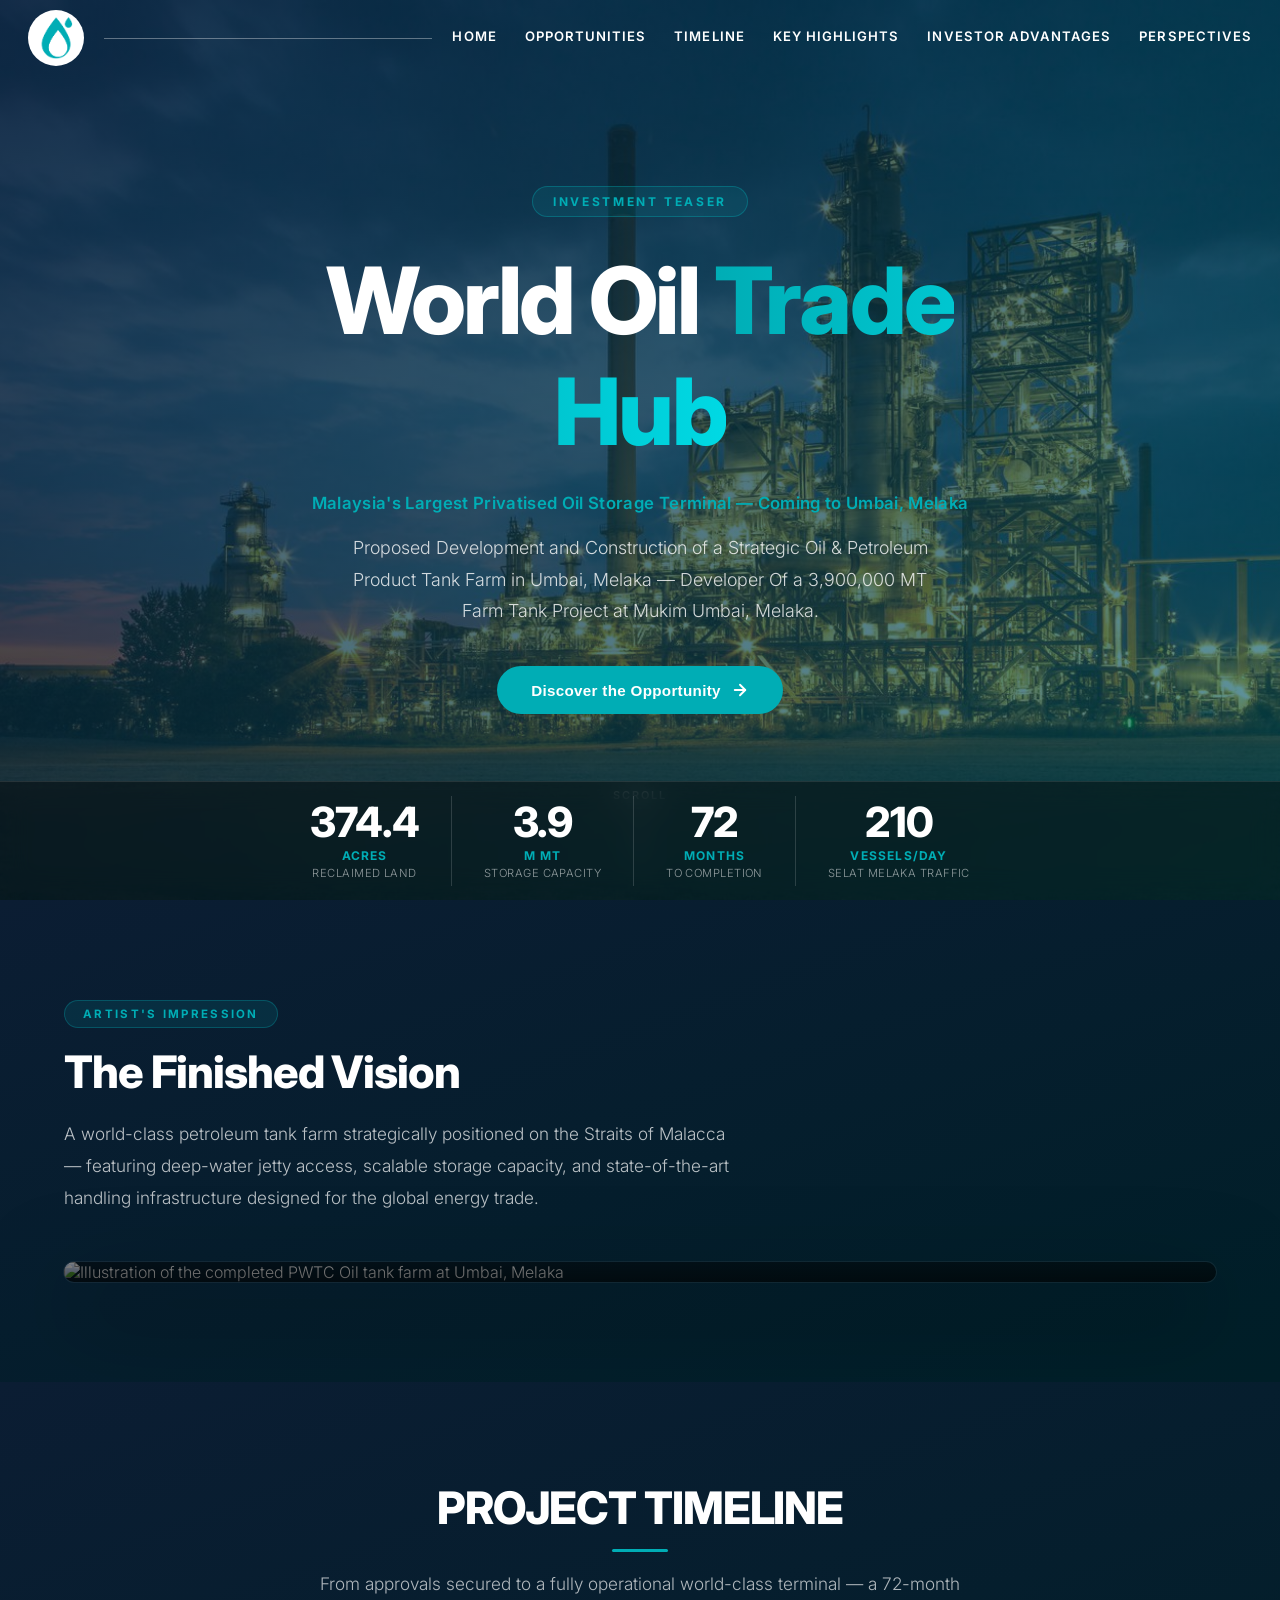
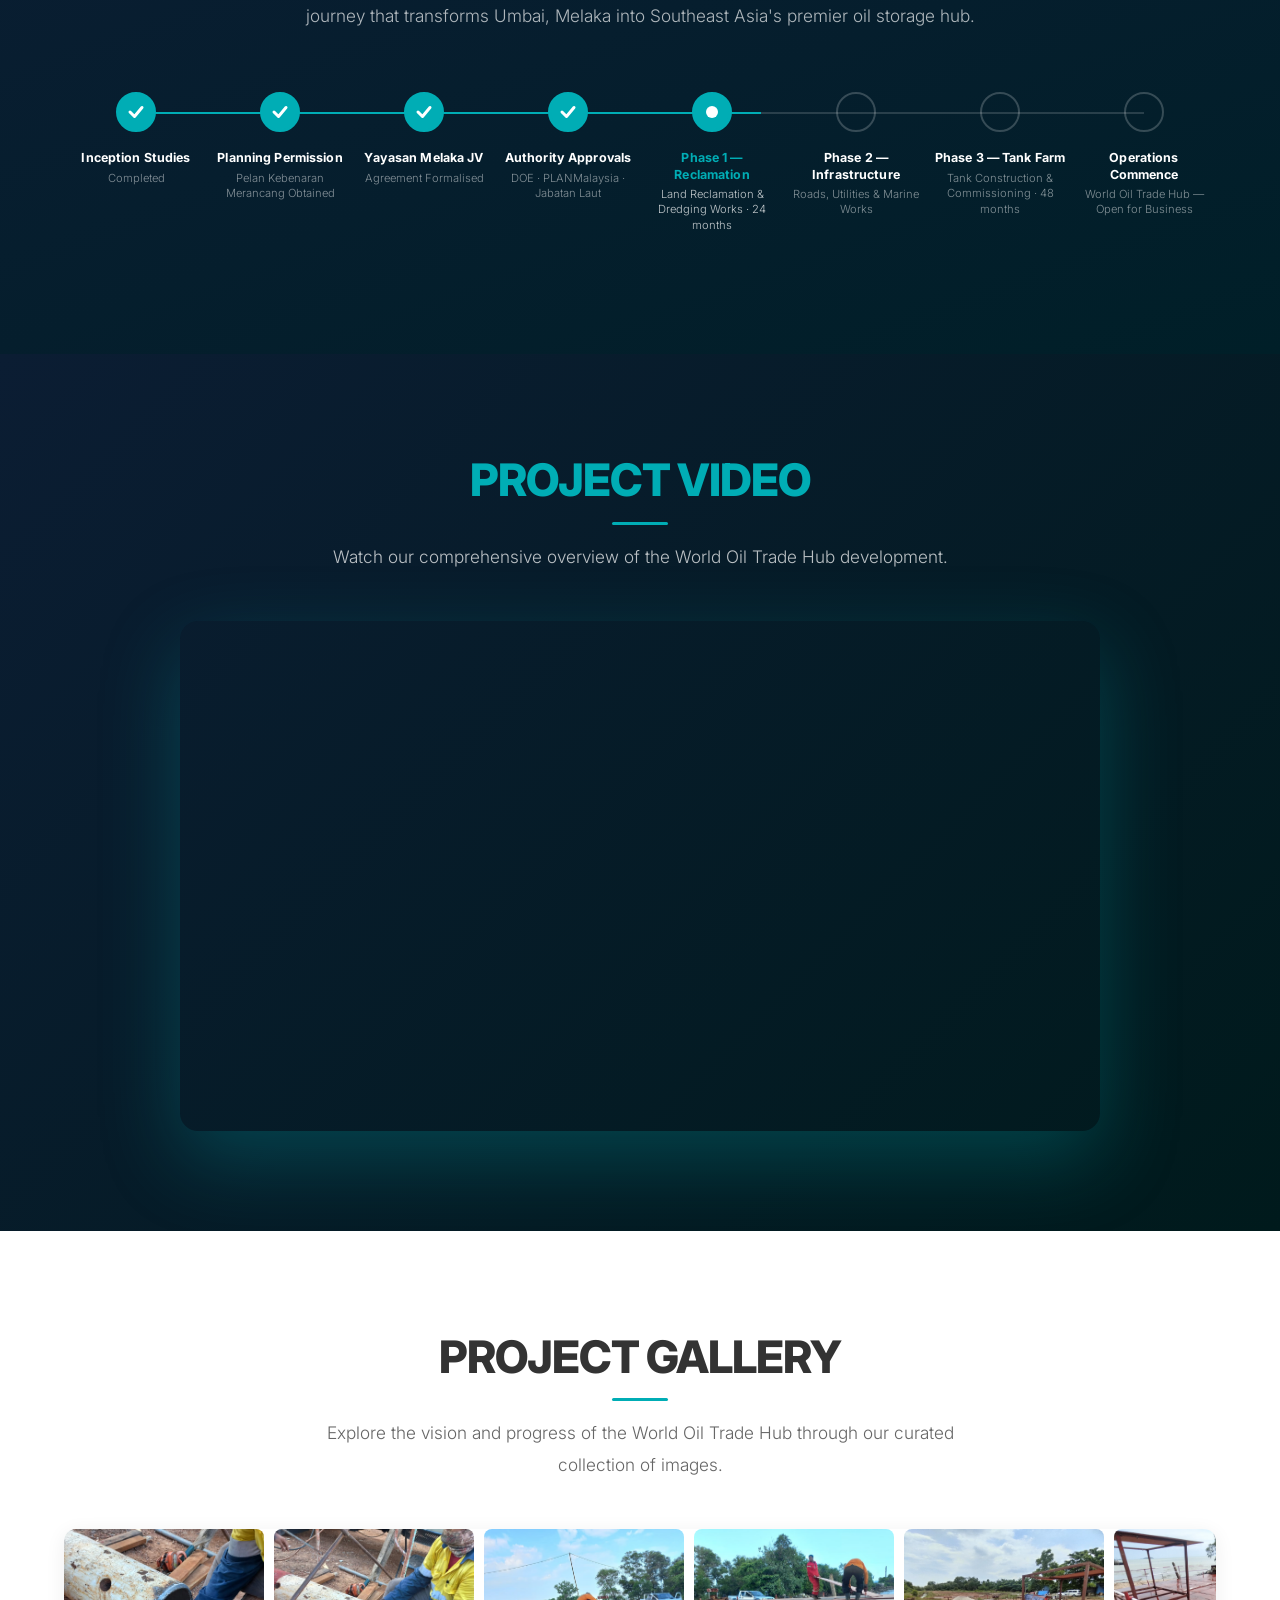
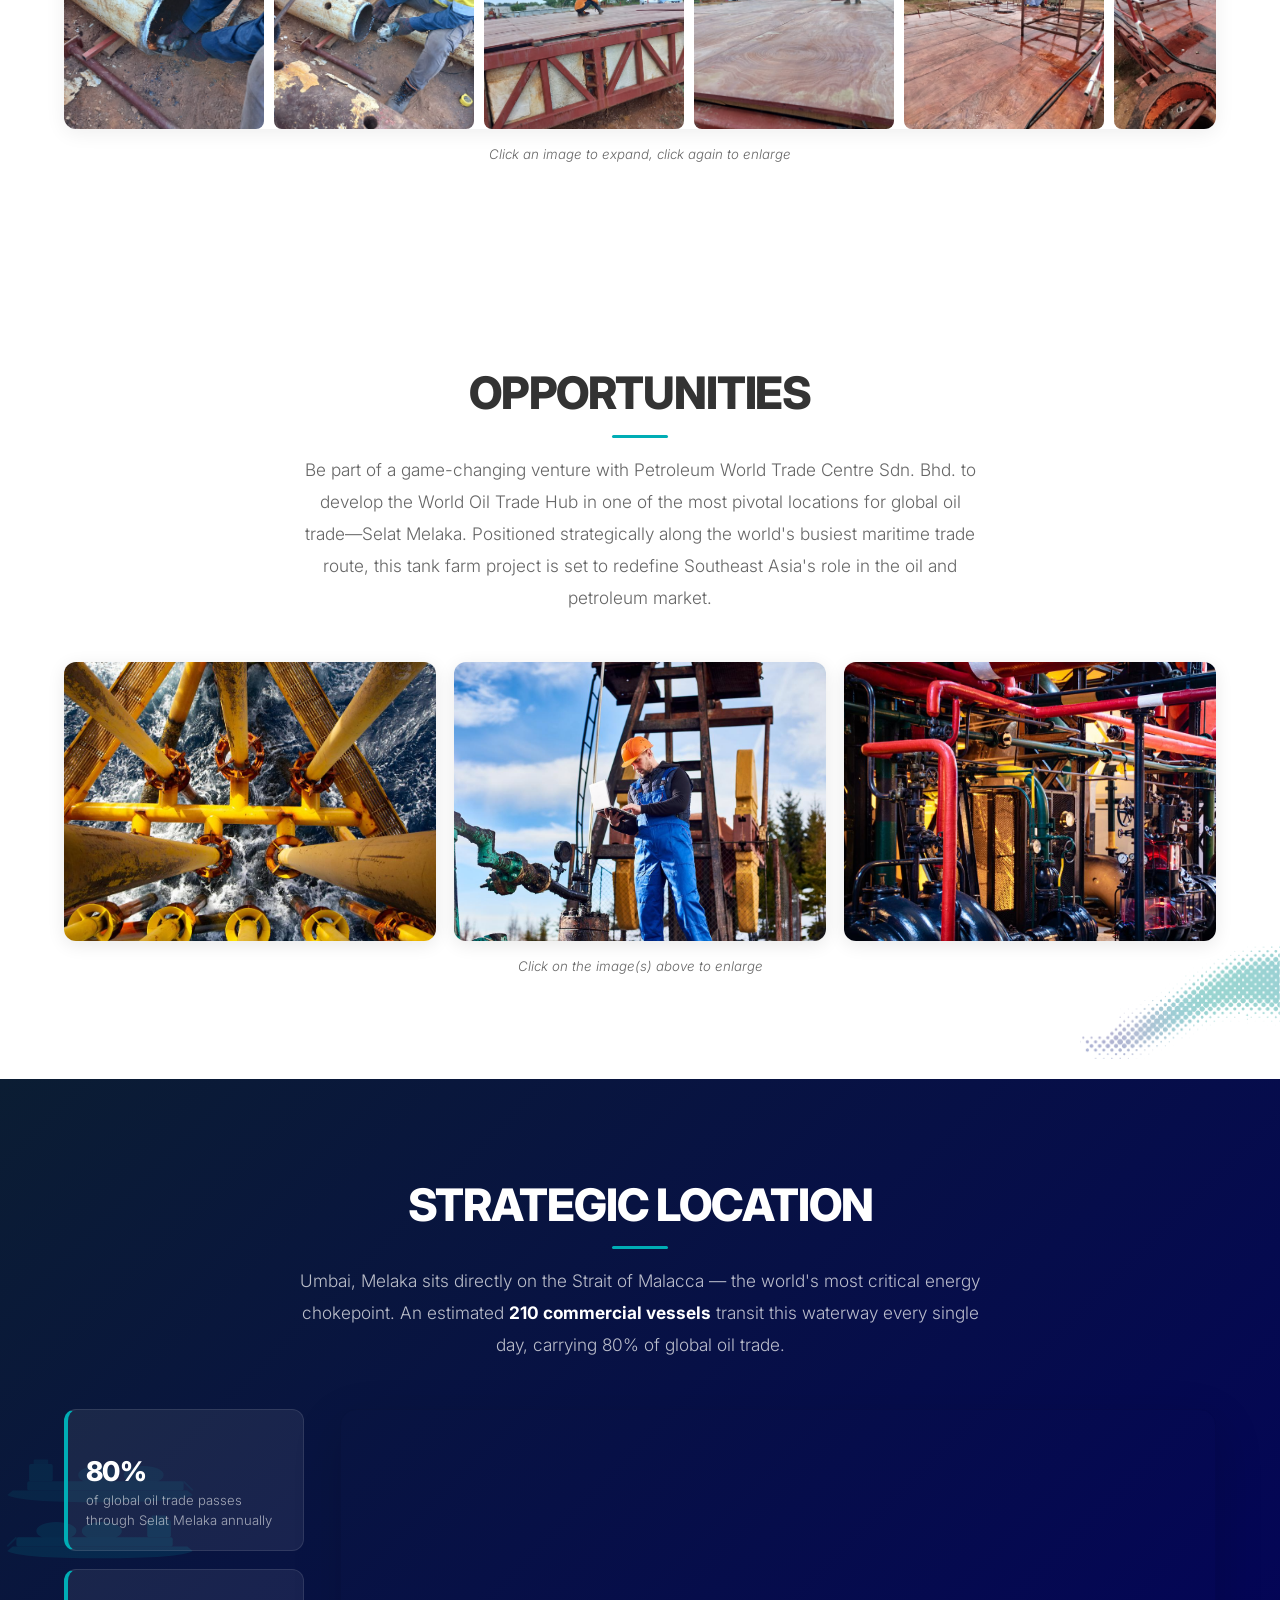
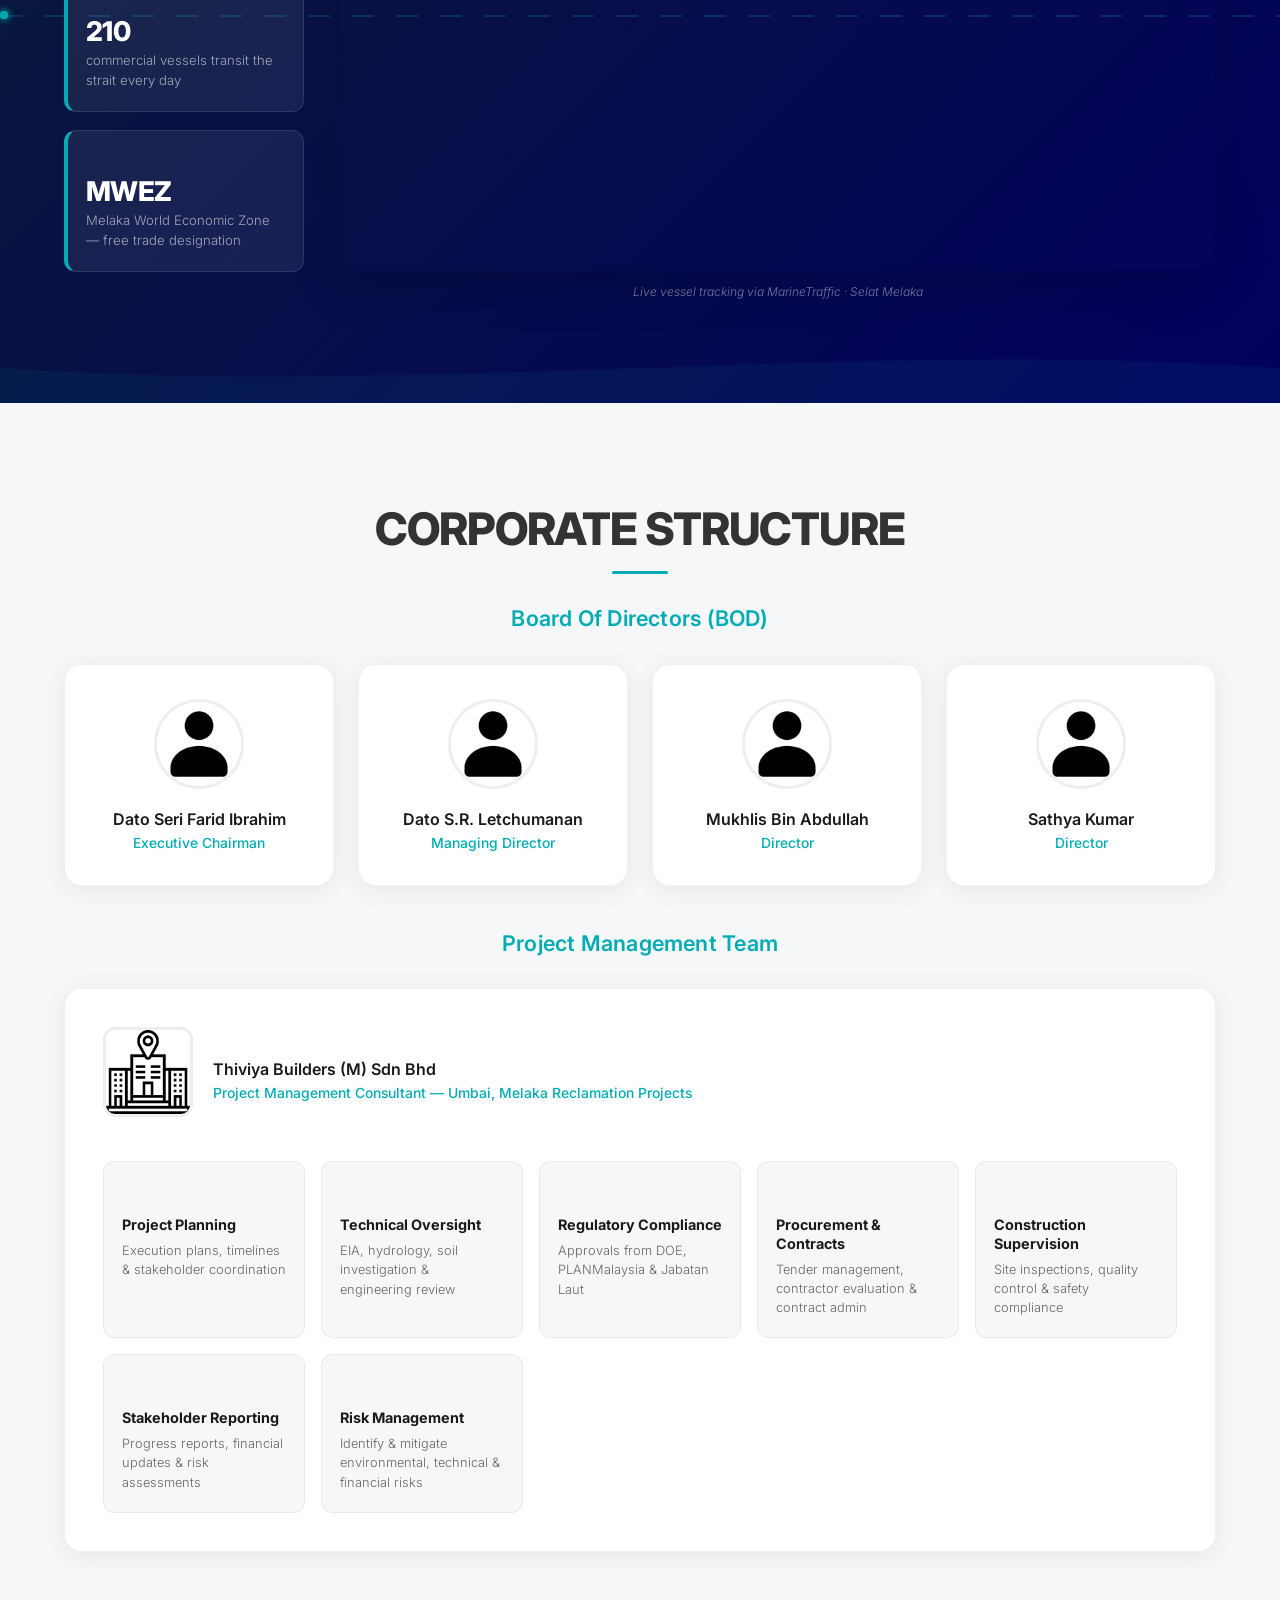
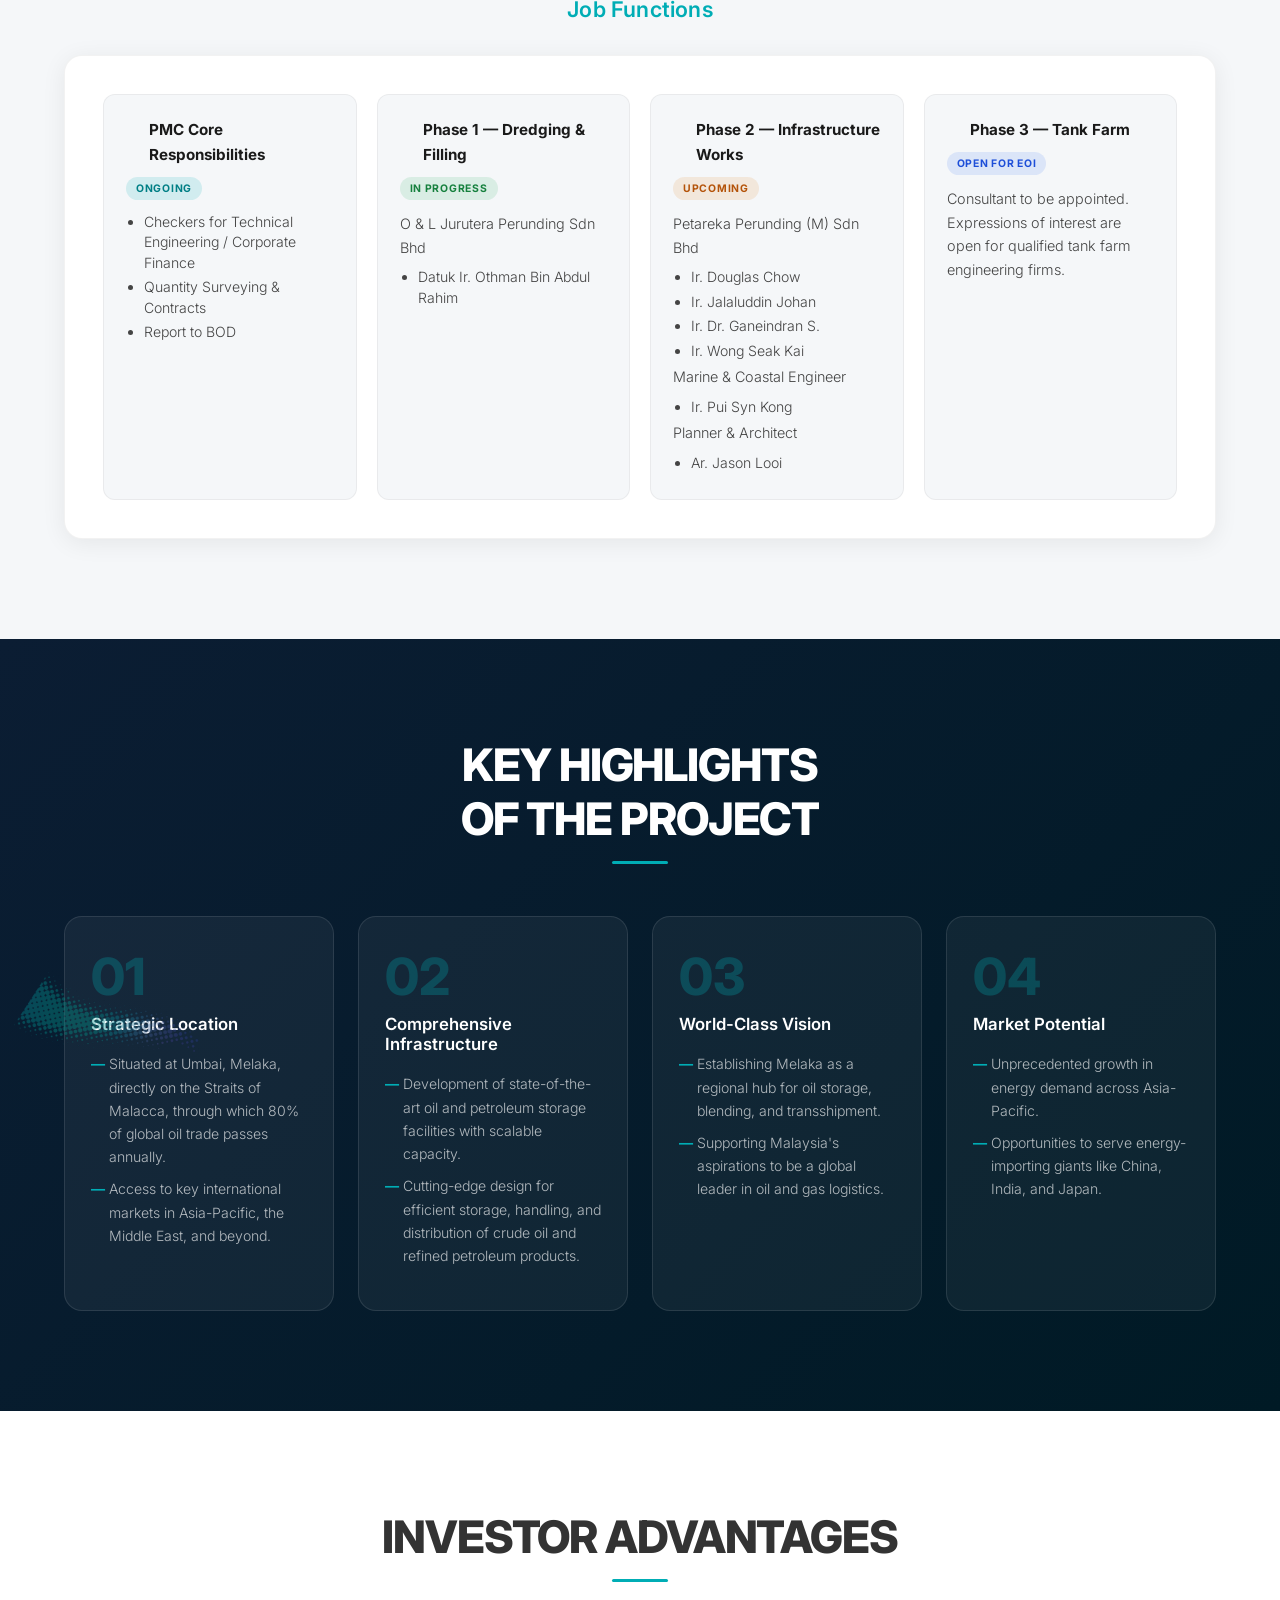
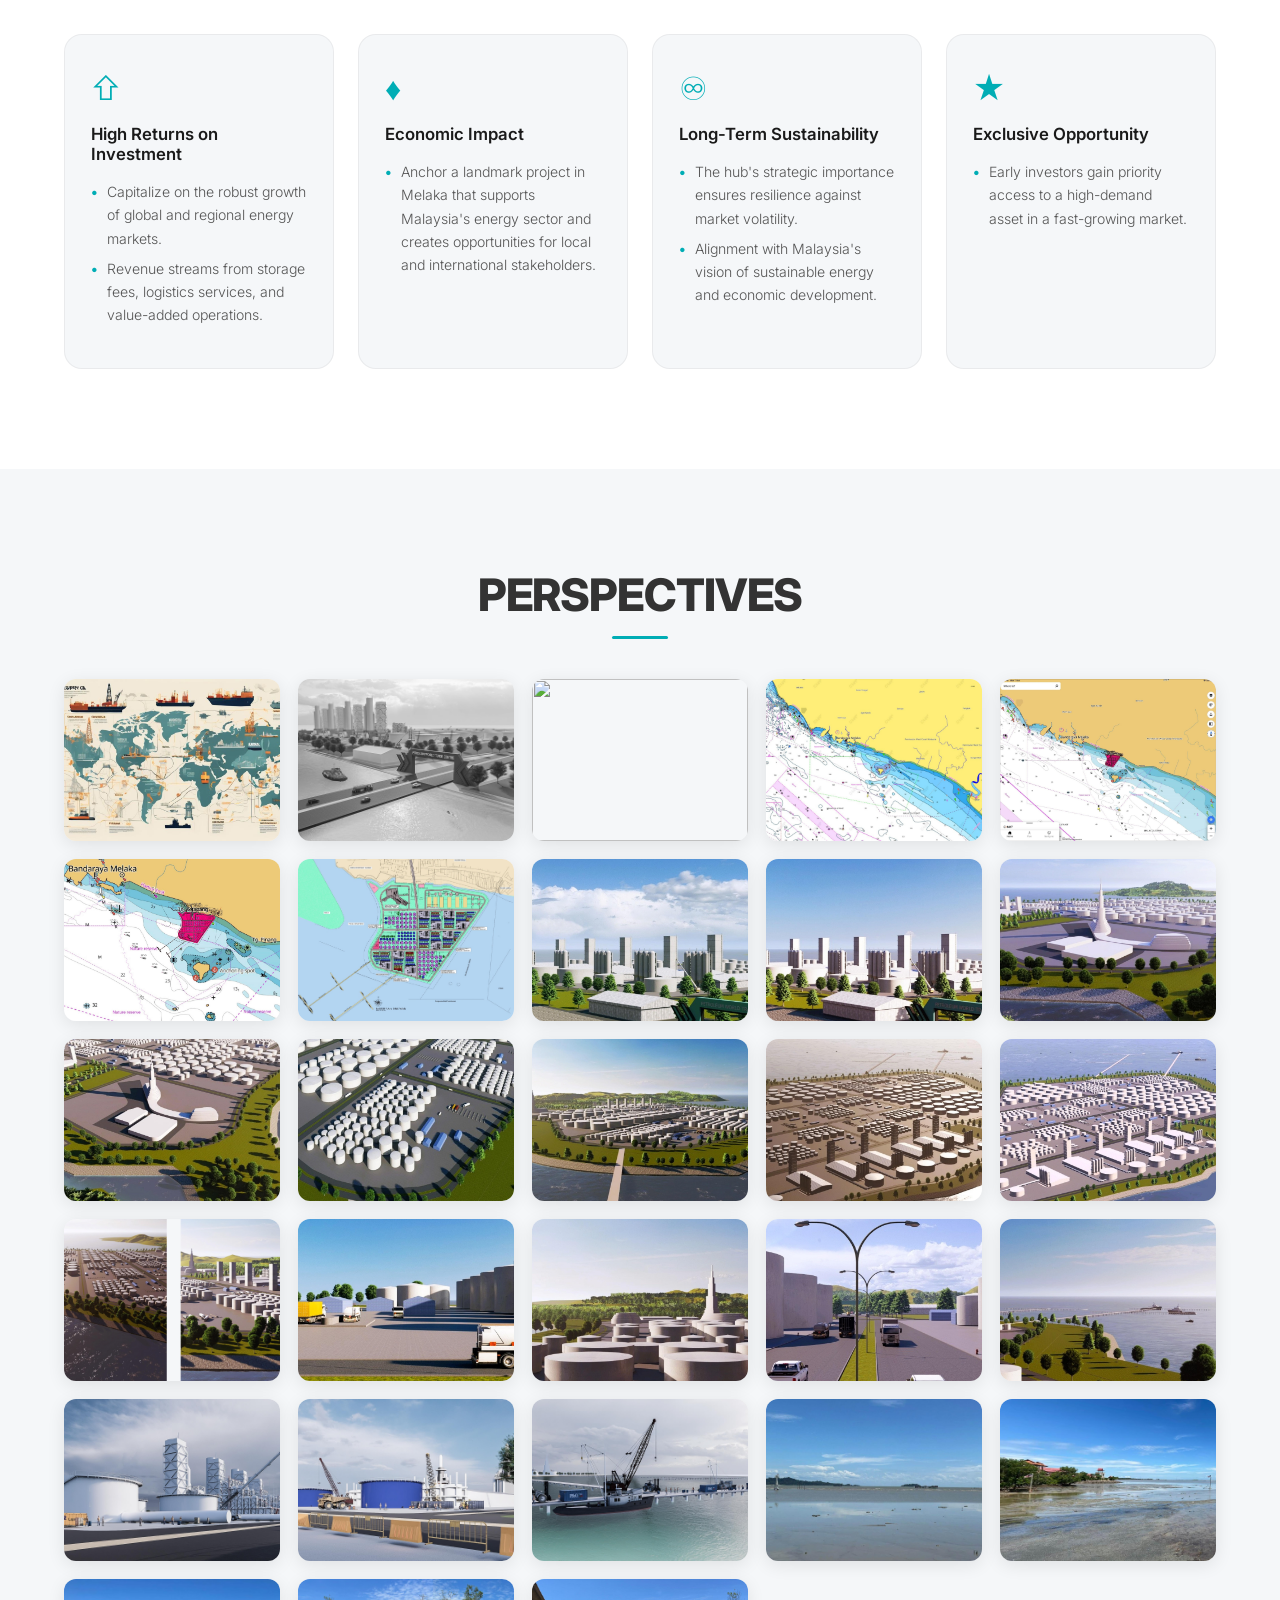
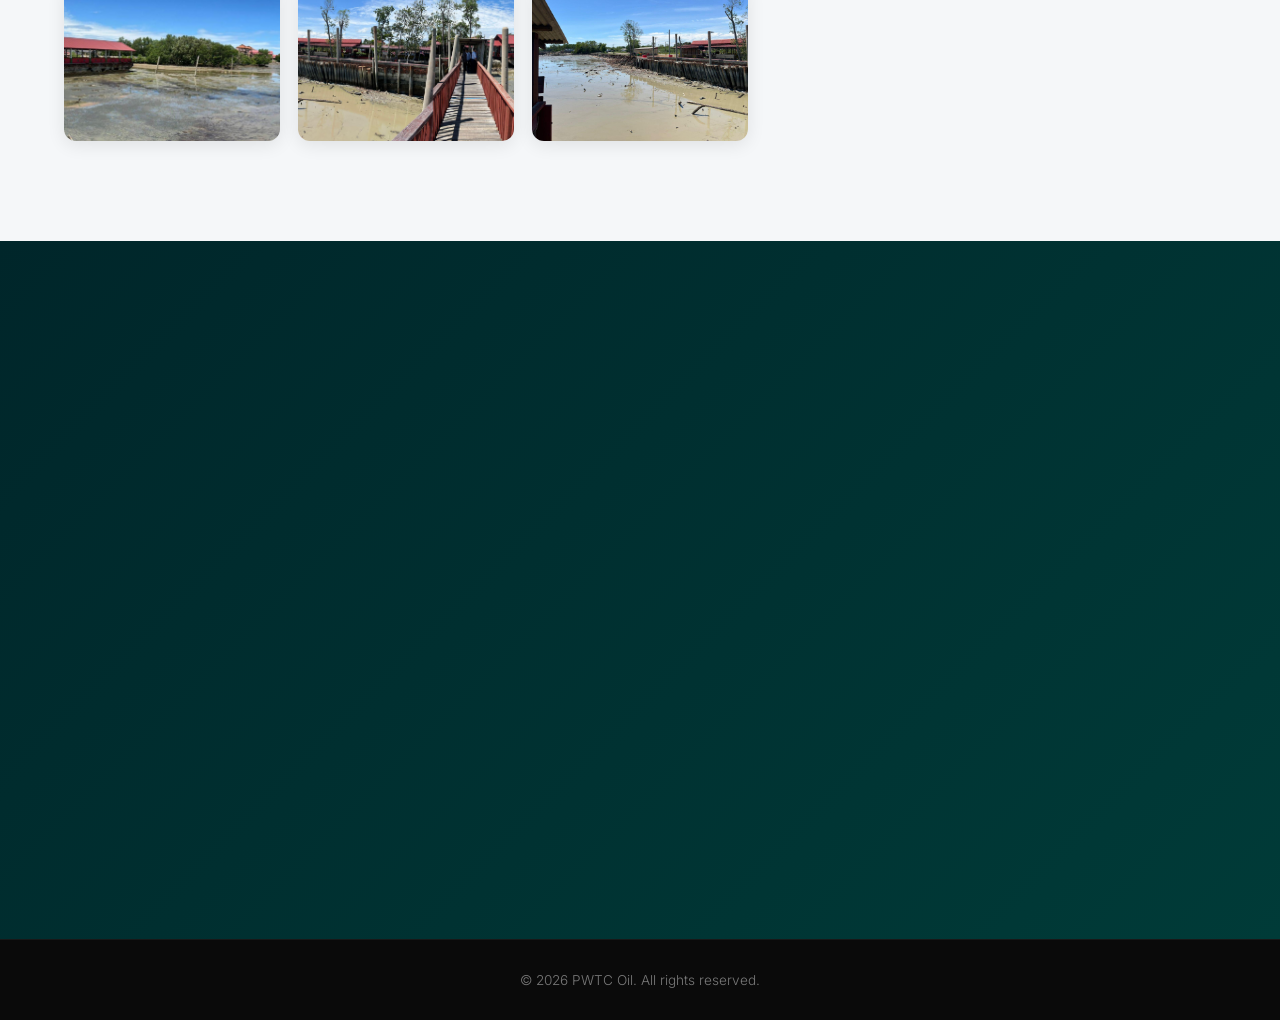
==== commit 71c1f1c6: "update" ====
--- a/index.html
+++ b/index.html
@@ -11,6 +11,7 @@
     <link href="https://fonts.googleapis.com/css2?family=Inter:wght@300;400;500;600;700;800&display=swap" rel="stylesheet">
     <link rel="stylesheet" href="/assets/css/styles.css">
     <link rel="icon" type="image/png" href="/assets/images/PWTC_logo_big.png" />
+    <script src="https://unpkg.com/lucide@latest/dist/umd/lucide.min.js"></script>
     <title>PWTC Oil</title>
 
     <!-- jQuery required by stars.js -->
@@ -26,6 +27,7 @@
       <div class="nav-links" id="navLinks">
         <a onclick="window.scrollTo({top:0,behavior:'smooth'})">Home</a>
         <a onclick="smoothScroll('opportunities')">Opportunities</a>
+        <a onclick="smoothScroll('project-timeline')">Timeline</a>
         <a onclick="smoothScroll('key-highlights')">Key Highlights</a>
         <a onclick="smoothScroll('investor-advantages')">Investor Advantages</a>
         <a onclick="smoothScroll('perspectives')">Perspectives</a>
@@ -40,6 +42,7 @@
       <div class="hero-content">
         <span class="hero-eyebrow">INVESTMENT TEASER</span>
         <h1 class="hero-title">World Oil <em>Trade Hub</em></h1>
+        <p class="hero-tagline">Malaysia's Largest Privatised Oil Storage Terminal — Coming to Umbai, Melaka</p>
         <p class="hero-subtitle">
           Proposed Development and Construction of a Strategic Oil &amp; Petroleum
           Product Tank Farm in Umbai, Melaka — Developer Of a 3,900,000 MT Farm Tank
@@ -50,9 +53,131 @@
           <svg width="18" height="18" viewBox="0 0 24 24" fill="none" stroke="currentColor" stroke-width="2.5" stroke-linecap="round" stroke-linejoin="round"><path d="M5 12h14"/><path d="m12 5 7 7-7 7"/></svg>
         </button>
       </div>
+
+      <!-- Stats bar -->
+      <div class="hero-stats">
+        <div class="stat-item">
+          <span class="stat-num" data-target="374.4" data-decimals="1">0</span>
+          <span class="stat-unit">Acres</span>
+          <span class="stat-label">Reclaimed Land</span>
+        </div>
+        <div class="stat-divider"></div>
+        <div class="stat-item">
+          <span class="stat-num" data-target="3.9" data-decimals="1">0</span><span class="stat-unit">M&nbsp;MT</span>
+          <span class="stat-label">Storage Capacity</span>
+        </div>
+        <div class="stat-divider"></div>
+        <div class="stat-item">
+          <span class="stat-num" data-target="72">0</span>
+          <span class="stat-unit">Months</span>
+          <span class="stat-label">to Completion</span>
+        </div>
+        <div class="stat-divider"></div>
+        <div class="stat-item">
+          <span class="stat-num" data-target="210">0</span>
+          <span class="stat-unit">Vessels/Day</span>
+          <span class="stat-label">Selat Melaka Traffic</span>
+        </div>
+      </div>
+
       <div class="hero-scroll-hint">
         <span>Scroll</span>
         <div class="scroll-line"></div>
+      </div>
+    </section>
+
+    <!-- ─── Project Vision ─── -->
+    <section class="project-vision">
+      <div class="vision-inner">
+        <div class="vision-text reveal">
+          <span class="vision-label">Artist's Impression</span>
+          <h2 class="vision-title">The Finished Vision</h2>
+          <p class="vision-desc">A world-class petroleum tank farm strategically positioned on the Straits of Malacca — featuring deep-water jetty access, scalable storage capacity, and state-of-the-art handling infrastructure designed for the global energy trade.</p>
+        </div>
+        <div class="vision-image-wrap reveal" data-delay="160">
+          <img src="/assets/images/illustration.png" alt="Illustration of the completed PWTC Oil tank farm at Umbai, Melaka" class="vision-image">
+          <div class="vision-caption">Proposed World Oil Trade Hub — Umbai, Melaka</div>
+        </div>
+      </div>
+    </section>
+
+    <!-- ─── Project Timeline ─── -->
+    <section class="project-timeline" id="project-timeline">
+      <div class="section-inner">
+        <h1 class="section-title reveal">PROJECT TIMELINE</h1>
+        <p class="section-desc reveal" data-delay="100">
+          From approvals secured to a fully operational world-class terminal — a 72-month journey
+          that transforms Umbai, Melaka into Southeast Asia's premier oil storage hub.
+        </p>
+        <div class="timeline-track reveal" data-delay="220">
+
+          <div class="timeline-item" data-status="done">
+            <div class="tl-dot"><svg viewBox="0 0 12 12"><polyline points="2,6 5,9 10,3" stroke="currentColor" stroke-width="2" fill="none" stroke-linecap="round" stroke-linejoin="round"/></svg></div>
+            <div class="tl-content">
+              <div class="tl-label">Inception Studies</div>
+              <div class="tl-desc">Completed</div>
+            </div>
+          </div>
+
+          <div class="timeline-item" data-status="done">
+            <div class="tl-dot"><svg viewBox="0 0 12 12"><polyline points="2,6 5,9 10,3" stroke="currentColor" stroke-width="2" fill="none" stroke-linecap="round" stroke-linejoin="round"/></svg></div>
+            <div class="tl-content">
+              <div class="tl-label">Planning Permission</div>
+              <div class="tl-desc">Pelan Kebenaran Merancang Obtained</div>
+            </div>
+          </div>
+
+          <div class="timeline-item" data-status="done">
+            <div class="tl-dot"><svg viewBox="0 0 12 12"><polyline points="2,6 5,9 10,3" stroke="currentColor" stroke-width="2" fill="none" stroke-linecap="round" stroke-linejoin="round"/></svg></div>
+            <div class="tl-content">
+              <div class="tl-label">Yayasan Melaka JV</div>
+              <div class="tl-desc">Agreement Formalised</div>
+            </div>
+          </div>
+
+          <div class="timeline-item" data-status="done">
+            <div class="tl-dot"><svg viewBox="0 0 12 12"><polyline points="2,6 5,9 10,3" stroke="currentColor" stroke-width="2" fill="none" stroke-linecap="round" stroke-linejoin="round"/></svg></div>
+            <div class="tl-content">
+              <div class="tl-label">Authority Approvals</div>
+              <div class="tl-desc">DOE · PLANMalaysia · Jabatan Laut</div>
+            </div>
+          </div>
+
+          <div class="timeline-item" data-status="active">
+            <div class="tl-dot">
+              <div class="tl-pulse"></div>
+            </div>
+            <div class="tl-content">
+              <div class="tl-label">Phase 1 — Reclamation</div>
+              <div class="tl-desc">Land Reclamation &amp; Dredging Works · 24 months</div>
+            </div>
+          </div>
+
+          <div class="timeline-item" data-status="pending">
+            <div class="tl-dot"></div>
+            <div class="tl-content">
+              <div class="tl-label">Phase 2 — Infrastructure</div>
+              <div class="tl-desc">Roads, Utilities &amp; Marine Works</div>
+            </div>
+          </div>
+
+          <div class="timeline-item" data-status="pending">
+            <div class="tl-dot"></div>
+            <div class="tl-content">
+              <div class="tl-label">Phase 3 — Tank Farm</div>
+              <div class="tl-desc">Tank Construction &amp; Commissioning · 48 months</div>
+            </div>
+          </div>
+
+          <div class="timeline-item" data-status="pending">
+            <div class="tl-dot"></div>
+            <div class="tl-content">
+              <div class="tl-label">Operations Commence</div>
+              <div class="tl-desc">World Oil Trade Hub — Open for Business</div>
+            </div>
+          </div>
+
+        </div>
       </div>
     </section>
 
@@ -123,6 +248,93 @@
       </div>
     </section>
 
+    <!-- ─── Strategic Location ─── -->
+    <section class="strategic-location">
+
+      <!-- Ocean background animations -->
+      <div class="ocean-bg" aria-hidden="true">
+
+        <!-- Shipping lane (dashed line + moving dots) -->
+        <div class="lane-track">
+          <div class="lane-dot ld1"></div>
+          <div class="lane-dot ld2"></div>
+          <div class="lane-dot ld3"></div>
+          <div class="lane-dot ld4"></div>
+        </div>
+
+        <!-- Oil tanker sailing right (eastbound) -->
+        <div class="ship-wrap ship-right">
+          <svg viewBox="0 0 220 60" xmlns="http://www.w3.org/2000/svg" fill="currentColor">
+            <path d="M8,44 Q22,52 110,52 Q198,52 212,44 L206,39 L14,39 Z" opacity="0.9"/>
+            <rect x="18" y="29" width="172" height="10" rx="2"/>
+            <ellipse cx="62"  cy="22" rx="22" ry="10" opacity="0.85"/>
+            <ellipse cx="112" cy="22" rx="22" ry="10" opacity="0.85"/>
+            <rect x="162" y="10" width="26" height="19" rx="2"/>
+            <rect x="167" y="5"  width="16" height="6"  rx="1" opacity="0.8"/>
+            <line x1="18" y1="29" x2="8" y2="39" stroke="currentColor" stroke-width="2" opacity="0.7"/>
+          </svg>
+        </div>
+
+        <!-- Oil tanker sailing left (westbound, flipped) -->
+        <div class="ship-wrap ship-left">
+          <svg viewBox="0 0 220 60" xmlns="http://www.w3.org/2000/svg" fill="currentColor" style="transform:scaleX(-1)">
+            <path d="M8,44 Q22,52 110,52 Q198,52 212,44 L206,39 L14,39 Z" opacity="0.9"/>
+            <rect x="18" y="29" width="172" height="10" rx="2"/>
+            <ellipse cx="62"  cy="22" rx="22" ry="10" opacity="0.85"/>
+            <ellipse cx="112" cy="22" rx="22" ry="10" opacity="0.85"/>
+            <rect x="162" y="10" width="26" height="19" rx="2"/>
+            <rect x="167" y="5"  width="16" height="6"  rx="1" opacity="0.8"/>
+            <line x1="18" y1="29" x2="8" y2="39" stroke="currentColor" stroke-width="2" opacity="0.7"/>
+          </svg>
+        </div>
+
+        <!-- Subtle ocean wave -->
+        <svg class="ocean-wave" viewBox="0 0 1440 60" preserveAspectRatio="none" xmlns="http://www.w3.org/2000/svg">
+          <path d="M0,30 C240,55 480,5 720,30 C960,55 1200,5 1440,30 L1440,60 L0,60 Z" fill="currentColor"/>
+        </svg>
+
+      </div>
+
+      <div class="section-inner">
+        <h1 class="section-title reveal">STRATEGIC LOCATION</h1>
+        <p class="section-desc reveal" data-delay="100">
+          Umbai, Melaka sits directly on the Strait of Malacca — the world's most critical energy
+          chokepoint. An estimated <strong>210 commercial vessels</strong> transit this waterway
+          every single day, carrying 80% of global oil trade.
+        </p>
+        <div class="location-grid reveal" data-delay="220">
+          <div class="location-stats-col">
+            <div class="loc-card">
+              <div class="loc-icon"><i data-lucide="globe-2"></i></div>
+              <div class="loc-figure">80%</div>
+              <div class="loc-text">of global oil trade passes through Selat Melaka annually</div>
+            </div>
+            <div class="loc-card">
+              <div class="loc-icon"><i data-lucide="ship"></i></div>
+              <div class="loc-figure">210</div>
+              <div class="loc-text">commercial vessels transit the strait every day</div>
+            </div>
+            <div class="loc-card">
+              <div class="loc-icon"><i data-lucide="landmark"></i></div>
+              <div class="loc-figure">MWEZ</div>
+              <div class="loc-text">Melaka World Economic Zone — free trade designation</div>
+            </div>
+          </div>
+          <div class="map-col">
+            <div class="map-wrapper">
+              <iframe
+                src="https://www.marinetraffic.com/en/ais/embed/zoom:9/centery:2.22/centerx:102.15/maptype:4/shownames:false/mmsi:0/shipid:0/fleet:/fleet_id:/vtypes:/showmenu:false/remember:false"
+                title="Live vessel traffic — Selat Melaka"
+                allowfullscreen
+                loading="lazy">
+              </iframe>
+            </div>
+            <p class="map-note">Live vessel tracking via MarineTraffic · Selat Melaka</p>
+          </div>
+        </div>
+      </div>
+    </section>
+
     <!-- ─── Corporate Structure ─── -->
     <section class="corporate-structure alt-bg">
       <div class="section-inner">
@@ -155,52 +367,49 @@
         <h2 class="subsection-title reveal" data-delay="100" style="margin-top: 5vh;">Project Management Team</h2>
         <div class="cards-grid single-col reveal" data-delay="220">
           <div class="card card-wide">
-            <img src="assets/images/building_placeholder.png" alt="Thiviya Builders" class="profile-picture building-pic">
-            <div class="card-name">Thiviya Builders (M) Sdn Bhd</div>
-            <div class="card-body-text">
-              Function of Thiviya Builders (M) Sdn. Bhd. as a Project Management Consultant for Umbai, Melaka Reclamation Projects
-              <br><br>
-              As the Project Management Consultant (PMC) for the Umbai, Melaka Reclamation Projects, Thiviya Builders (M) Sdn. Bhd. is responsible for overseeing the successful planning, execution, and completion of the entire development in line with regulatory, environmental, and commercial objectives. Their key functions include:
-              <br><br>
-              <b>1. Project Planning &amp; Coordination</b>
-              <ul>
-                <li>Develop detailed project execution plans and timelines.</li>
-                <li>Coordinate between government agencies, stakeholders, contractors, and consultants.</li>
-                <li>Ensure alignment with state and federal land reclamation and development policies.</li>
-              </ul><br>
-              <b>2. Feasibility &amp; Technical Oversight</b>
-              <ul>
-                <li>Assist in the preparation and review of feasibility studies, including environmental impact assessments (EIA), hydrology, and soil investigations.</li>
-                <li>Provide expert recommendations on engineering design and marine works.</li>
-              </ul><br>
-              <b>3. Regulatory Compliance</b>
-              <ul>
-                <li>Facilitate applications and secure necessary approvals from authorities such as PLANMalaysia, DOE (Department of Environment), and Jabatan Laut.</li>
-                <li>Ensure all reclamation and development activities comply with Malaysian environmental and maritime laws.</li>
-              </ul><br>
-              <b>4. Procurement &amp; Contract Administration</b>
-              <ul>
-                <li>Advise on procurement strategy and tender management.</li>
-                <li>Evaluate bids and assist in the selection of qualified contractors and consultants.</li>
-                <li>Administer contracts to ensure adherence to scope, budget, and quality standards.</li>
-              </ul><br>
-              <b>5. Construction Supervision &amp; Quality Control</b>
-              <ul>
-                <li>Monitor construction activities for compliance with design specifications and safety regulations.</li>
-                <li>Conduct regular site inspections and report progress to stakeholders.</li>
-                <li>Implement quality assurance/control procedures throughout the reclamation and development process.</li>
-              </ul><br>
-              <b>6. Stakeholder Engagement &amp; Reporting</b>
-              <ul>
-                <li>Liaise with local communities, investors, and government agencies.</li>
-                <li>Provide regular progress reports, financial updates, and risk assessments to the project owner/investor consortium.</li>
-              </ul><br>
-              <b>7. Risk Management</b>
-              <ul>
-                <li>Identify potential risks related to environmental, technical, or financial aspects.</li>
-                <li>Develop mitigation strategies and contingency plans.</li>
-              </ul><br>
-              Thiviya Builders (M) Sdn. Bhd.'s expertise ensures that the Umbai Melaka Reclamation Projects are executed efficiently, sustainably, and within the strategic objectives of turning Umbai into a key maritime, commercial, and industrial hub under the Melaka Free Zone initiative.
+            <div class="pmc-header">
+              <img src="assets/images/building_placeholder.png" alt="Thiviya Builders" class="profile-picture building-pic">
+              <div>
+                <div class="card-name">Thiviya Builders (M) Sdn Bhd</div>
+                <div class="card-role">Project Management Consultant — Umbai, Melaka Reclamation Projects</div>
+              </div>
+            </div>
+            <div class="fn-grid">
+              <div class="fn-card">
+                <i data-lucide="list-checks" class="fn-icon"></i>
+                <div class="fn-title">Project Planning</div>
+                <div class="fn-desc">Execution plans, timelines &amp; stakeholder coordination</div>
+              </div>
+              <div class="fn-card">
+                <i data-lucide="file-search" class="fn-icon"></i>
+                <div class="fn-title">Technical Oversight</div>
+                <div class="fn-desc">EIA, hydrology, soil investigation &amp; engineering review</div>
+              </div>
+              <div class="fn-card">
+                <i data-lucide="shield-check" class="fn-icon"></i>
+                <div class="fn-title">Regulatory Compliance</div>
+                <div class="fn-desc">Approvals from DOE, PLANMalaysia &amp; Jabatan Laut</div>
+              </div>
+              <div class="fn-card">
+                <i data-lucide="clipboard-list" class="fn-icon"></i>
+                <div class="fn-title">Procurement &amp; Contracts</div>
+                <div class="fn-desc">Tender management, contractor evaluation &amp; contract admin</div>
+              </div>
+              <div class="fn-card">
+                <i data-lucide="wrench" class="fn-icon"></i>
+                <div class="fn-title">Construction Supervision</div>
+                <div class="fn-desc">Site inspections, quality control &amp; safety compliance</div>
+              </div>
+              <div class="fn-card">
+                <i data-lucide="bar-chart-2" class="fn-icon"></i>
+                <div class="fn-title">Stakeholder Reporting</div>
+                <div class="fn-desc">Progress reports, financial updates &amp; risk assessments</div>
+              </div>
+              <div class="fn-card">
+                <i data-lucide="alert-triangle" class="fn-icon"></i>
+                <div class="fn-title">Risk Management</div>
+                <div class="fn-desc">Identify &amp; mitigate environmental, technical &amp; financial risks</div>
+              </div>
             </div>
           </div>
         </div>
@@ -209,15 +418,30 @@
         <div class="cards-grid single-col reveal" data-delay="220">
           <div class="card card-wide">
             <div class="phases-container">
+
               <div class="phase-card">
+                <div class="phase-header">
+                  <div class="phase-title">
+                    <i data-lucide="users" class="phase-icon"></i>
+                    PMC Core Responsibilities
+                  </div>
+                  <span class="phase-badge badge-teal">Ongoing</span>
+                </div>
                 <ul>
                   <li>Checkers for Technical Engineering / Corporate Finance</li>
                   <li>Quantity Surveying &amp; Contracts</li>
                   <li>Report to BOD</li>
                 </ul>
               </div>
+
               <div class="phase-card">
-                <div class="phase-title">Phase 1 (Dredging &amp; Filling Works)</div>
+                <div class="phase-header">
+                  <div class="phase-title">
+                    <i data-lucide="layers" class="phase-icon"></i>
+                    Phase 1 — Dredging &amp; Filling
+                  </div>
+                  <span class="phase-badge badge-green">In Progress</span>
+                </div>
                 <div>
                   O &amp; L Jurutera Perunding Sdn Bhd
                   <ul>
@@ -225,8 +449,15 @@
                   </ul>
                 </div>
               </div>
+
               <div class="phase-card">
-                <div class="phase-title">Phase 2 (Infrastructure Works)</div>
+                <div class="phase-header">
+                  <div class="phase-title">
+                    <i data-lucide="building-2" class="phase-icon"></i>
+                    Phase 2 — Infrastructure Works
+                  </div>
+                  <span class="phase-badge badge-amber">Upcoming</span>
+                </div>
                 <div>
                   Petareka Perunding (M) Sdn Bhd
                   <ul>
@@ -239,16 +470,24 @@
                   <ul>
                     <li>Ir. Pui Syn Kong</li>
                   </ul>
-                  Planner &amp; Architect Architect Wan Chong
+                  Planner &amp; Architect
                   <ul>
                     <li>Ar. Jason Looi</li>
                   </ul>
                 </div>
               </div>
+
               <div class="phase-card">
-                <div class="phase-title">Phase 3 (Farm Tank)</div>
+                <div class="phase-header">
+                  <div class="phase-title">
+                    <i data-lucide="fuel" class="phase-icon"></i>
+                    Phase 3 — Tank Farm
+                  </div>
+                  <span class="phase-badge badge-blue">Open for EOI</span>
+                </div>
                 <div>Consultant to be appointed. Expressions of interest are open for qualified tank farm engineering firms.</div>
               </div>
+
             </div>
           </div>
         </div>
@@ -388,8 +627,7 @@
               <strong>DATO SERI FARID IBRAHIM</strong>
               Executive Chairman<br>
               Petroleum World Trade Centre Sdn. Bhd.<br>
-              <a href="tel:601111677236">+60 11-1167 7236 (WhatsApp)</a> |
-              <a href="tel:601111677236">+60 11-1167 7236 (Call)</a> |
+              <a href="mailto:support@pwtcoil.com">support@pwtcoil.com</a> |
               <a href="http://www.pwtcoil.com" target="_blank">www.pwtcoil.com</a>
             </div>
           </div>
@@ -399,7 +637,7 @@
 
     <!-- ─── Footer ─── -->
     <footer class="footer">
-      <p>© 2025 PWTC Oil. All rights reserved.</p>
+      <p>© 2026 PWTC Oil. All rights reserved.</p>
     </footer>
 
     <!-- ─── Image Modal ─── -->
@@ -411,5 +649,6 @@
     <script src="/assets/js/main.js"></script>
     <script src="/assets/js/stars.js"></script>
     <script src="/assets/js/carousel.js"></script>
+    <script>if (typeof lucide !== 'undefined') lucide.createIcons();</script>
   </body>
 </html>
--- a/assets/css/styles.css
+++ b/assets/css/styles.css
@@ -10,6 +10,7 @@
   --text:       #333333;
   --text-muted: #666666;
   --ease:       cubic-bezier(0.4, 0, 0.2, 1);
+  --dark-blue: #02005e;
 }
 
 /* ─── Reset ─────────────────────────────────────────────────── */
@@ -370,6 +371,80 @@
   transform: translateY(0);
 }
 
+/* ─── Project Vision ────────────────────────────────────────── */
+.project-vision {
+  background: linear-gradient(160deg, var(--navy) 0%, #001f28 100%);
+  color: white;
+  padding: 100px 5%;
+}
+
+.vision-inner {
+  max-width: 1200px;
+  margin: 0 auto;
+  display: flex;
+  flex-direction: column;
+  gap: 48px;
+}
+
+.vision-label {
+  display: inline-block;
+  font-size: 0.72rem;
+  font-weight: 700;
+  letter-spacing: 0.2em;
+  text-transform: uppercase;
+  color: var(--teal);
+  background: rgba(0, 173, 181, 0.12);
+  border: 1px solid rgba(0, 173, 181, 0.3);
+  padding: 6px 18px;
+  border-radius: 100px;
+  margin-bottom: 18px;
+}
+
+.vision-title {
+  font-size: clamp(1.8rem, 4vw, 2.8rem);
+  font-weight: 800;
+  letter-spacing: -0.025em;
+  margin-bottom: 18px;
+  color: white;
+}
+
+.vision-desc {
+  font-size: clamp(0.95rem, 1.5vw, 1.08rem);
+  line-height: 1.85;
+  color: rgba(255, 255, 255, 0.72);
+  max-width: 680px;
+}
+
+.vision-image-wrap {
+  position: relative;
+  border-radius: 20px;
+  overflow: hidden;
+  box-shadow: 0 32px 90px rgba(0, 0, 0, 0.5),
+              0 0 0 1px rgba(255, 255, 255, 0.06);
+}
+
+.vision-image {
+  width: 100%;
+  display: block;
+  transition: transform 0.8s var(--ease);
+}
+
+.vision-image-wrap:hover .vision-image {
+  transform: scale(1.03);
+}
+
+.vision-caption {
+  position: absolute;
+  bottom: 0; left: 0; right: 0;
+  padding: 40px 28px 22px;
+  background: linear-gradient(to top, rgba(0,0,0,0.65) 0%, transparent 100%);
+  font-size: 0.82rem;
+  font-weight: 500;
+  letter-spacing: 0.06em;
+  color: rgba(255, 255, 255, 0.7);
+  text-transform: uppercase;
+}
+
 /* ─── Video Showcase ─────────────────────────────────────────── */
 .video-showcase {
   background: linear-gradient(135deg, var(--navy) 0%, #001a1c 100%);
@@ -898,6 +973,278 @@
   transform: rotate(90deg);
 }
 
+/* ─── Hero Tagline ───────────────────────────────────────────── */
+.hero-tagline {
+  font-size: clamp(0.88rem, 1.6vw, 1.05rem);
+  font-weight: 600;
+  color: var(--teal);
+  letter-spacing: 0.02em;
+  margin-bottom: 16px;
+  line-height: 1.5;
+  animation: fadeUp 0.8s var(--ease) 0.38s both;
+}
+
+/* ─── Hero Stats Bar ─────────────────────────────────────────── */
+.hero-stats {
+  position: absolute;
+  bottom: 0; left: 0; right: 0;
+  display: flex;
+  justify-content: center;
+  align-items: stretch;
+  background: rgba(0, 0, 0, 0.42);
+  backdrop-filter: blur(14px);
+  -webkit-backdrop-filter: blur(14px);
+  border-top: 1px solid rgba(255, 255, 255, 0.1);
+  z-index: 3;
+  animation: fadeIn 0.8s var(--ease) 0.9s both;
+}
+
+.stat-item {
+  display: flex;
+  flex-direction: column;
+  align-items: center;
+  justify-content: center;
+  padding: 20px 32px;
+  gap: 2px;
+}
+
+.stat-num {
+  font-size: clamp(1.8rem, 3.5vw, 2.6rem);
+  font-weight: 800;
+  color: white;
+  line-height: 1;
+  letter-spacing: -0.02em;
+}
+
+.stat-unit {
+  font-size: 0.75rem;
+  font-weight: 700;
+  letter-spacing: 0.1em;
+  text-transform: uppercase;
+  color: var(--teal);
+  margin-top: 2px;
+}
+
+.stat-label {
+  font-size: 0.7rem;
+  color: rgba(255, 255, 255, 0.55);
+  letter-spacing: 0.04em;
+  text-transform: uppercase;
+  margin-top: 1px;
+}
+
+.stat-divider {
+  width: 1px;
+  background: rgba(255, 255, 255, 0.15);
+  align-self: stretch;
+  margin: 14px 0;
+}
+
+/* ─── Project Timeline ───────────────────────────────────────── */
+@keyframes pulse {
+  0%   { box-shadow: 0 0 0 0   rgba(0, 173, 181, 0.6); }
+  70%  { box-shadow: 0 0 0 12px rgba(0, 173, 181, 0); }
+  100% { box-shadow: 0 0 0 0   rgba(0, 173, 181, 0); }
+}
+
+.project-timeline {
+  background: linear-gradient(160deg, var(--navy) 0%, #001f28 100%);
+  color: white;
+}
+
+.project-timeline .section-title       { color: white; }
+.project-timeline .section-title::after { background: var(--teal); }
+.project-timeline .section-desc        { color: rgba(255, 255, 255, 0.68); }
+
+.timeline-track {
+  position: relative;
+  display: flex;
+  align-items: flex-start;
+  gap: 0;
+  margin-top: 60px;
+  padding-bottom: 20px;
+}
+
+/* Connecting line */
+.timeline-track::before {
+  content: '';
+  position: absolute;
+  top: 20px;
+  left: calc(100% / 16);
+  right: calc(100% / 16);
+  height: 2px;
+  /* teal for first 4 (done) + active, grey for remaining */
+  background: linear-gradient(
+    to right,
+    var(--teal) 0%,
+    var(--teal) 62%,
+    rgba(255, 255, 255, 0.15) 62%,
+    rgba(255, 255, 255, 0.15) 100%
+  );
+  z-index: 0;
+}
+
+.timeline-item {
+  flex: 1;
+  display: flex;
+  flex-direction: column;
+  align-items: center;
+  text-align: center;
+  position: relative;
+  z-index: 1;
+  padding: 0 6px;
+}
+
+.tl-dot {
+  width: 40px;
+  height: 40px;
+  border-radius: 50%;
+  display: flex;
+  align-items: center;
+  justify-content: center;
+  margin-bottom: 18px;
+  flex-shrink: 0;
+  transition: transform 0.3s var(--ease);
+}
+
+.timeline-item:hover .tl-dot { transform: scale(1.15); }
+
+/* Done */
+.timeline-item[data-status="done"] .tl-dot {
+  background: var(--teal);
+  border: 3px solid var(--teal);
+  color: white;
+}
+
+.timeline-item[data-status="done"] .tl-dot svg {
+  width: 18px; height: 18px;
+}
+
+/* Active */
+.timeline-item[data-status="active"] .tl-dot {
+  background: var(--teal);
+  border: 3px solid var(--teal);
+  animation: pulse 1.8s ease-out infinite;
+  position: relative;
+}
+
+.tl-pulse {
+  width: 12px;
+  height: 12px;
+  border-radius: 50%;
+  background: white;
+}
+
+/* Pending */
+.timeline-item[data-status="pending"] .tl-dot {
+  background: transparent;
+  border: 2px solid rgba(255, 255, 255, 0.2);
+}
+
+.tl-label {
+  font-size: 0.78rem;
+  font-weight: 700;
+  color: white;
+  line-height: 1.3;
+  margin-bottom: 4px;
+  letter-spacing: 0.01em;
+}
+
+.tl-desc {
+  font-size: 0.7rem;
+  color: rgba(255, 255, 255, 0.5);
+  line-height: 1.4;
+}
+
+/* Active item text highlight */
+.timeline-item[data-status="active"] .tl-label { color: var(--teal); }
+.timeline-item[data-status="active"] .tl-desc  { color: rgba(255, 255, 255, 0.75); }
+
+/* ─── Strategic Location ─────────────────────────────────────── */
+.strategic-location {
+  background: linear-gradient(135deg, var(--navy) 0%, #02005e 100%);
+  color: white;
+}
+
+.strategic-location .section-title        { color: white; }
+.strategic-location .section-title::after { background: var(--teal); }
+.strategic-location .section-desc        { color: rgba(255, 255, 255, 0.72); }
+.strategic-location .section-desc strong { color: white; }
+
+.location-grid {
+  display: grid;
+  grid-template-columns: 240px 1fr;
+  gap: 36px;
+  align-items: start;
+  margin-top: 20px;
+}
+
+.location-stats-col {
+  display: flex;
+  flex-direction: column;
+  gap: 18px;
+}
+
+.loc-card {
+  background: rgba(255, 255, 255, 0.07);
+  border: 1px solid rgba(255, 255, 255, 0.1);
+  border-left: 4px solid var(--teal);
+  border-radius: 12px;
+  padding: 20px 20px 20px 18px;
+  transition: transform 0.3s var(--ease), box-shadow 0.3s var(--ease), background 0.3s;
+}
+
+.loc-card:hover {
+  transform: translateX(4px);
+  background: rgba(255, 255, 255, 0.12);
+  box-shadow: 0 8px 28px rgba(0, 0, 0, 0.25);
+}
+
+.loc-icon {
+  font-size: 1.4rem;
+  color: var(--teal);
+  margin-bottom: 6px;
+}
+
+.loc-figure {
+  font-size: 1.7rem;
+  font-weight: 800;
+  color: white;
+  letter-spacing: -0.02em;
+  line-height: 1;
+  margin-bottom: 6px;
+}
+
+.loc-text {
+  font-size: 0.82rem;
+  color: rgba(255, 255, 255, 0.6);
+  line-height: 1.5;
+}
+
+.map-col { }
+
+.map-wrapper {
+  border-radius: 16px;
+  overflow: hidden;
+  box-shadow: 0 16px 50px rgba(0, 0, 0, 0.14);
+  border: 1px solid rgba(0, 0, 0, 0.06);
+}
+
+.map-wrapper iframe {
+  width: 100%;
+  height: 460px;
+  border: none;
+  display: block;
+}
+
+.map-note {
+  font-size: 0.75rem;
+  color: rgba(255, 255, 255, 0.45);
+  text-align: center;
+  margin-top: 10px;
+  font-style: italic;
+}
+
 /* ─── Responsive ─────────────────────────────────────────────── */
 @media (max-width: 900px) {
   .highlights-grid,
@@ -943,10 +1290,294 @@
   .cta-person   { width: 80%; max-width: 300px; }
   .cta-content  { text-align: center; }
   .cta-content p { text-align: left; }
+
+  /* Stats bar wraps to 2×2 on mobile */
+  .hero-stats {
+    flex-wrap: wrap;
+  }
+  .stat-item {
+    flex: 1 1 45%;
+    padding: 14px 16px;
+  }
+  .stat-divider { display: none; }
+
+  /* Timeline → vertical on mobile */
+  .timeline-track {
+    flex-direction: column;
+    gap: 0;
+    padding-left: 32px;
+    padding-bottom: 0;
+    margin-top: 32px;
+  }
+  .timeline-track::before {
+    top: 20px;
+    bottom: 20px;
+    left: 20px;
+    right: auto;
+    width: 2px;
+    height: auto;
+    background: linear-gradient(
+      to bottom,
+      var(--teal) 0%,
+      var(--teal) 62%,
+      rgba(255, 255, 255, 0.15) 62%,
+      rgba(255, 255, 255, 0.15) 100%
+    );
+  }
+  .timeline-item {
+    flex-direction: row;
+    align-items: flex-start;
+    text-align: left;
+    gap: 16px;
+    padding: 0 0 28px 0;
+  }
+  .tl-dot { margin-bottom: 0; flex-shrink: 0; }
+  .tl-content { padding-top: 8px; }
+
+  /* Location grid → single column */
+  .location-grid {
+    grid-template-columns: 1fr;
+  }
+  .map-wrapper iframe { height: 300px; }
 }
 
 @media (max-width: 540px) {
   .highlights-grid,
   .advantages-grid { grid-template-columns: 1fr; }
   .phases-container { grid-template-columns: 1fr; }
-}
+  .stat-item { flex: 1 1 100%; }
+}
+
+/* ─── Ocean Background (Strategic Location) ─────────────────── */
+.ocean-bg {
+  position: absolute;
+  inset: 0;
+  z-index: 0;
+  overflow: hidden;
+  pointer-events: none;
+  color: var(--teal);
+}
+
+.strategic-location .section-inner {
+  position: relative;
+  z-index: 1;
+}
+
+/* Shipping lane dashed line */
+.lane-track {
+  position: absolute;
+  top: 58%;
+  left: 0;
+  right: 0;
+  height: 2px;
+  background: repeating-linear-gradient(
+    to right,
+    rgba(0, 173, 181, 0.22) 0px,
+    rgba(0, 173, 181, 0.22) 22px,
+    transparent 22px,
+    transparent 44px
+  );
+}
+
+/* Moving vessel dots along the lane */
+.lane-dot {
+  position: absolute;
+  top: -4px;
+  width: 8px;
+  height: 8px;
+  border-radius: 50%;
+  background: var(--teal);
+  opacity: 0.55;
+  box-shadow: 0 0 8px rgba(0, 173, 181, 0.7);
+}
+
+@keyframes dotRight {
+  from { left: -2%; }
+  to   { left: 102%; }
+}
+
+@keyframes dotLeft {
+  from { left: 102%; }
+  to   { left: -2%; }
+}
+
+.ld1 { animation: dotRight 14s linear infinite; }
+.ld2 { animation: dotRight 14s linear 5s infinite; }
+.ld3 { animation: dotLeft  18s linear 2s infinite; }
+.ld4 { animation: dotLeft  18s linear 9s infinite; }
+
+/* Oil tanker ships */
+.ship-wrap {
+  position: absolute;
+  top: 50%;
+  transform: translateY(-55%);
+  opacity: 0.14;
+  color: var(--teal);
+}
+
+.ship-wrap svg {
+  width: 200px;
+  height: auto;
+  display: block;
+}
+
+@keyframes shipSailRight {
+  from { left: -14%; }
+  to   { left: 108%; }
+}
+
+@keyframes shipSailLeft {
+  from { left: 108%; }
+  to   { left: -14%; }
+}
+
+.ship-right {
+  animation: shipSailRight 45s linear infinite;
+}
+
+.ship-left {
+  top: 44%;
+  animation: shipSailLeft 58s linear 12s infinite;
+  opacity: 0.1;
+}
+
+/* Ocean wave at section bottom */
+.ocean-wave {
+  position: absolute;
+  bottom: 0;
+  left: 0;
+  width: 100%;
+  height: 70px;
+  opacity: 0.07;
+  color: var(--teal);
+}
+
+@keyframes waveShift {
+  0%   { transform: translateX(0); }
+  100% { transform: translateX(-50%); }
+}
+
+.ocean-wave {
+  animation: waveShift 18s linear infinite;
+  width: 200%;
+}
+
+/* Lucide icons inside loc-cards */
+.loc-icon i,
+.loc-icon svg {
+  width: 1.35rem;
+  height: 1.35rem;
+  stroke: var(--teal);
+  color: var(--teal);
+  display: block;
+}
+
+/* ─── PMC Header (Thiviya Builders) ─────────────────────────── */
+.pmc-header {
+  display: flex;
+  align-items: center;
+  gap: 20px;
+  margin-bottom: 28px;
+}
+
+.pmc-header .profile-picture {
+  flex-shrink: 0;
+}
+
+/* ─── Function Cards Grid ────────────────────────────────────── */
+.fn-grid {
+  display: grid;
+  grid-template-columns: repeat(auto-fill, minmax(190px, 1fr));
+  gap: 16px;
+}
+
+.fn-card {
+  background: var(--off-white);
+  border: 1px solid rgba(0, 0, 0, 0.06);
+  border-radius: 12px;
+  padding: 20px 18px;
+  position: relative;
+  overflow: hidden;
+  transition: transform 0.3s var(--ease), box-shadow 0.3s var(--ease);
+}
+
+.fn-card::before {
+  content: '';
+  position: absolute;
+  top: 0; left: 0; right: 0;
+  height: 3px;
+  background: var(--teal);
+  transform: scaleX(0);
+  transform-origin: left;
+  transition: transform 0.3s var(--ease);
+}
+
+.fn-card:hover { transform: translateY(-4px); box-shadow: 0 10px 30px rgba(0,0,0,0.09); }
+.fn-card:hover::before { transform: scaleX(1); }
+
+.fn-icon {
+  width: 22px;
+  height: 22px;
+  stroke: var(--teal);
+  color: var(--teal);
+  display: block;
+  margin-bottom: 12px;
+}
+
+.fn-title {
+  font-size: 0.9rem;
+  font-weight: 700;
+  color: #1a1a1a;
+  margin-bottom: 6px;
+  line-height: 1.3;
+}
+
+.fn-desc {
+  font-size: 0.8rem;
+  color: var(--text-muted);
+  line-height: 1.5;
+}
+
+/* ─── Phase Card Header + Badges ────────────────────────────── */
+.phase-header {
+  display: flex;
+  align-items: center;
+  justify-content: space-between;
+  gap: 10px;
+  margin-bottom: 12px;
+  flex-wrap: wrap;
+}
+
+.phase-header .phase-title {
+  display: flex;
+  align-items: center;
+  gap: 7px;
+  margin-bottom: 0;
+}
+
+.phase-icon {
+  width: 16px;
+  height: 16px;
+  stroke: var(--teal);
+  flex-shrink: 0;
+  display: inline-block;
+  vertical-align: middle;
+}
+
+.phase-badge {
+  display: inline-flex;
+  align-items: center;
+  font-size: 0.65rem;
+  font-weight: 700;
+  letter-spacing: 0.07em;
+  text-transform: uppercase;
+  padding: 3px 10px;
+  border-radius: 100px;
+  white-space: nowrap;
+  flex-shrink: 0;
+}
+
+.badge-teal  { background: rgba(0,173,181,0.15); color: var(--teal-dark); }
+.badge-green { background: rgba(22,163,74,0.12);  color: #15803d; }
+.badge-amber { background: rgba(217,119,6,0.12);  color: #b45309; }
+.badge-blue  { background: rgba(37,99,235,0.12);  color: #1d4ed8; }
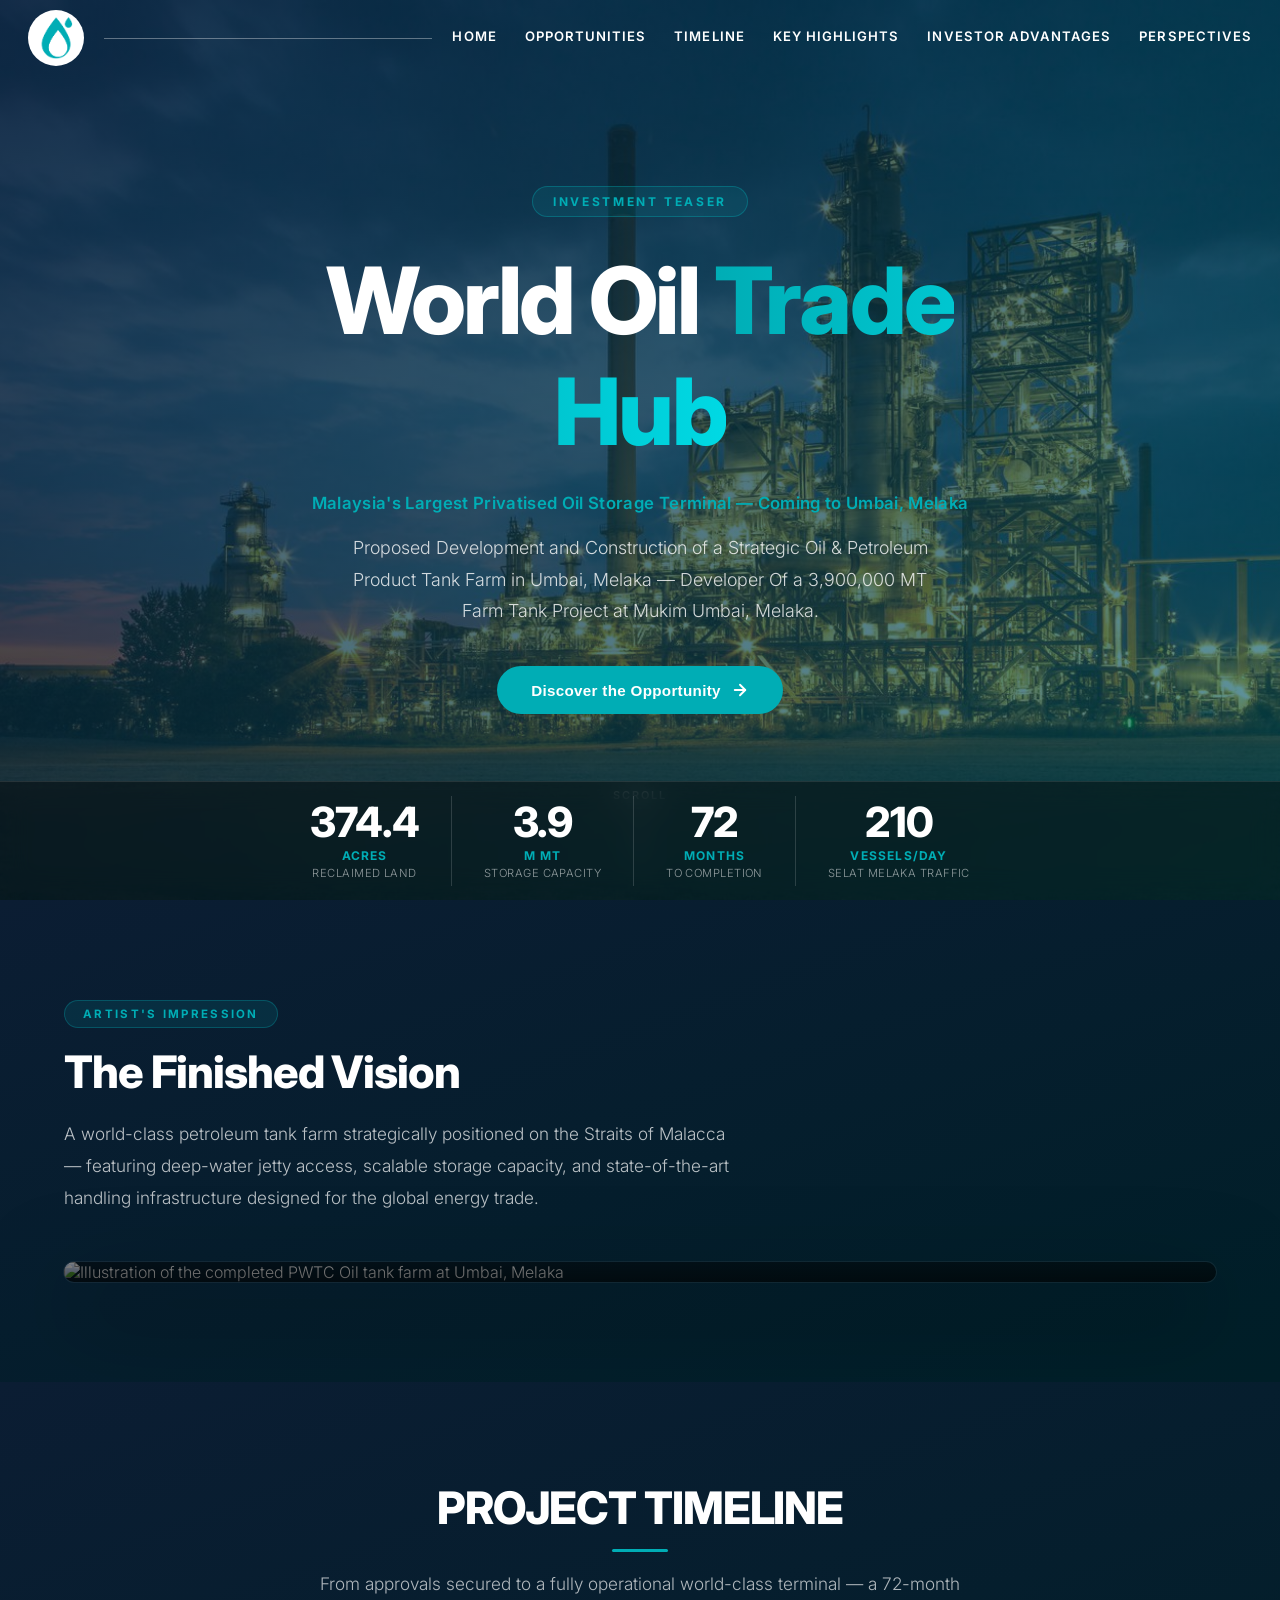
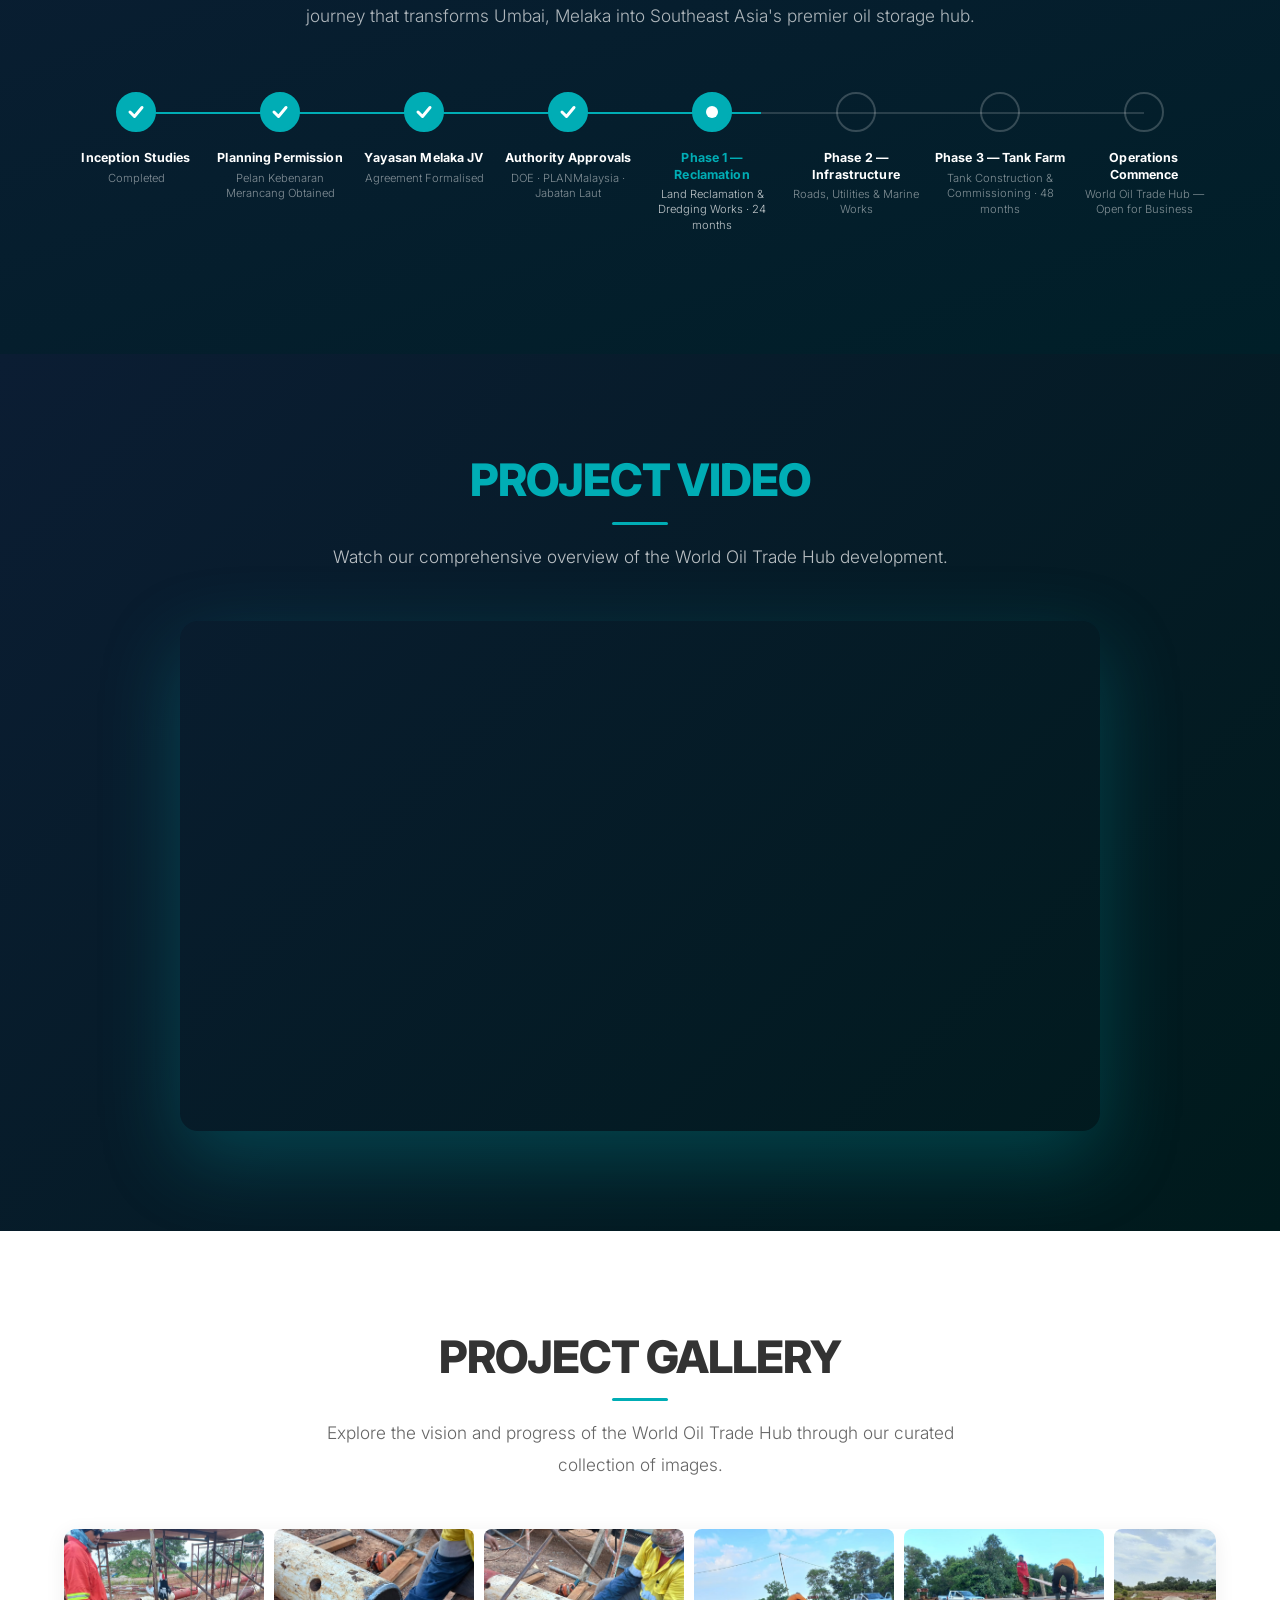
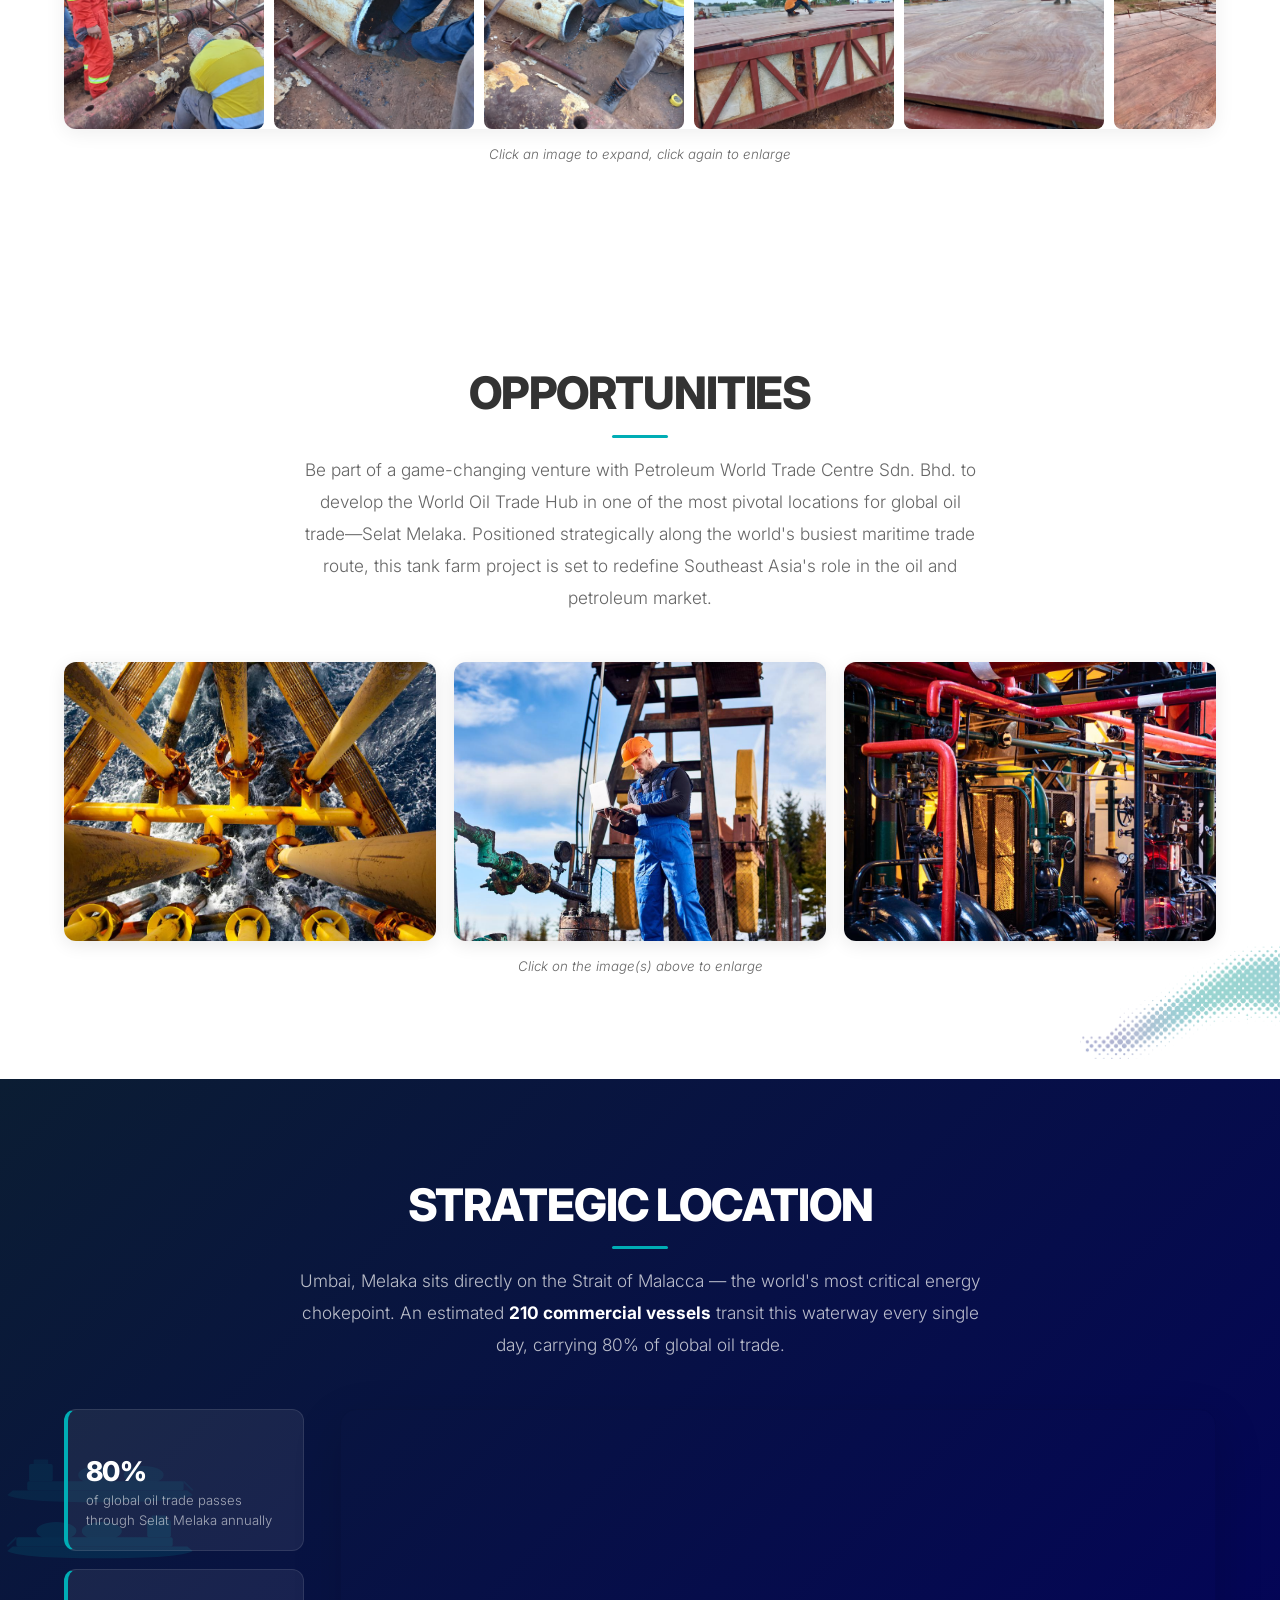
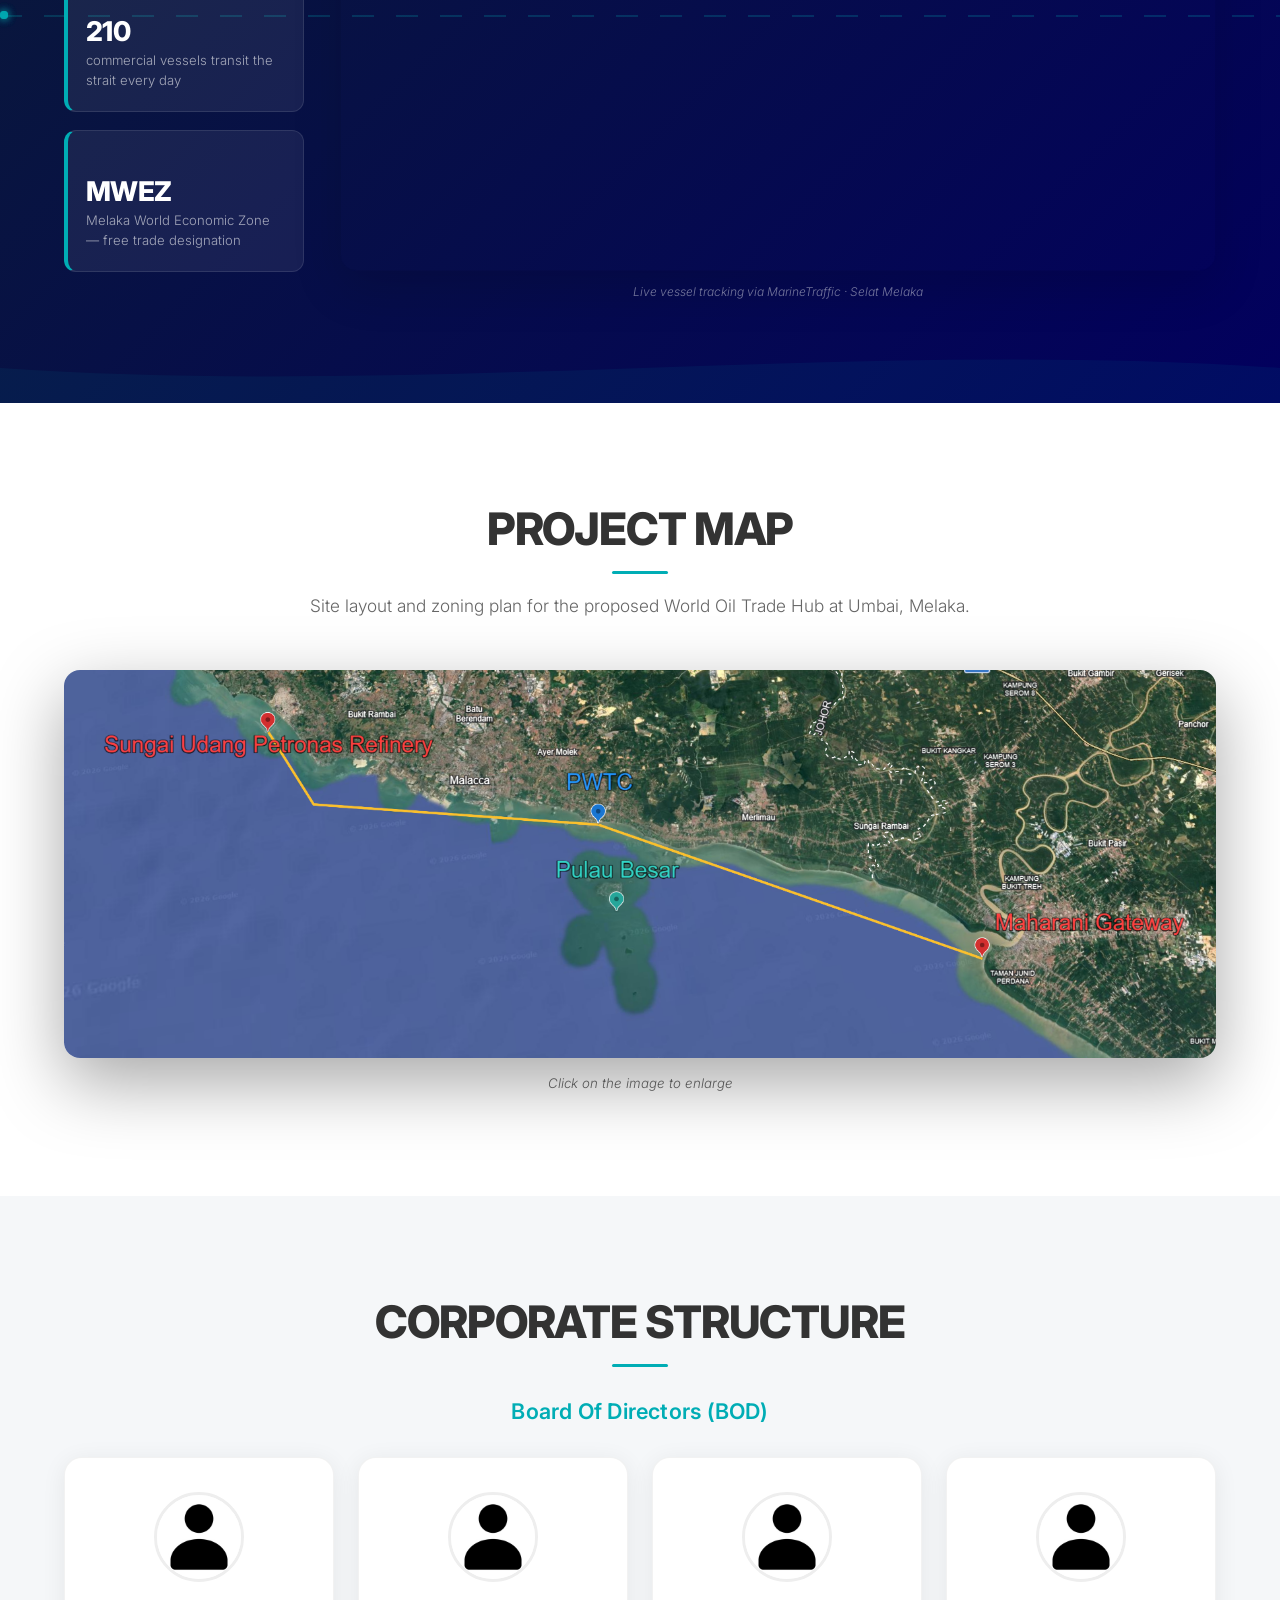
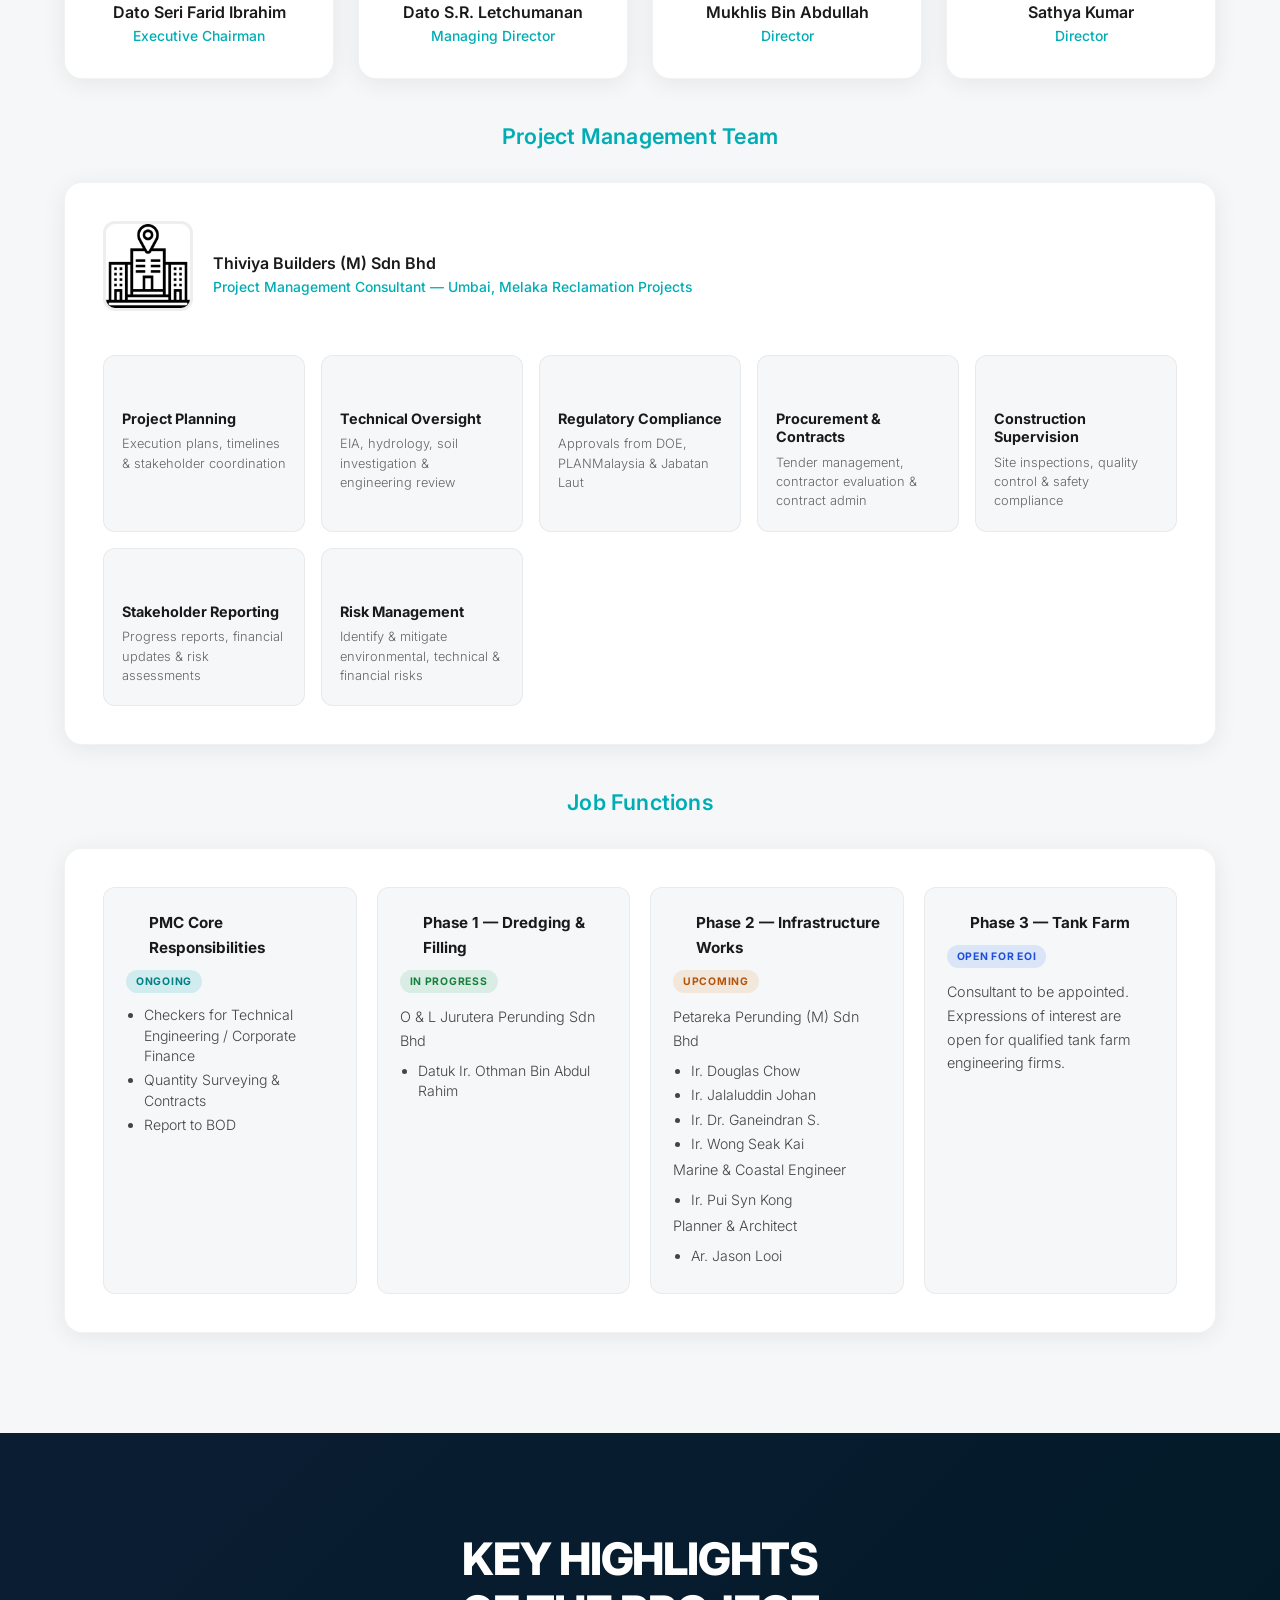
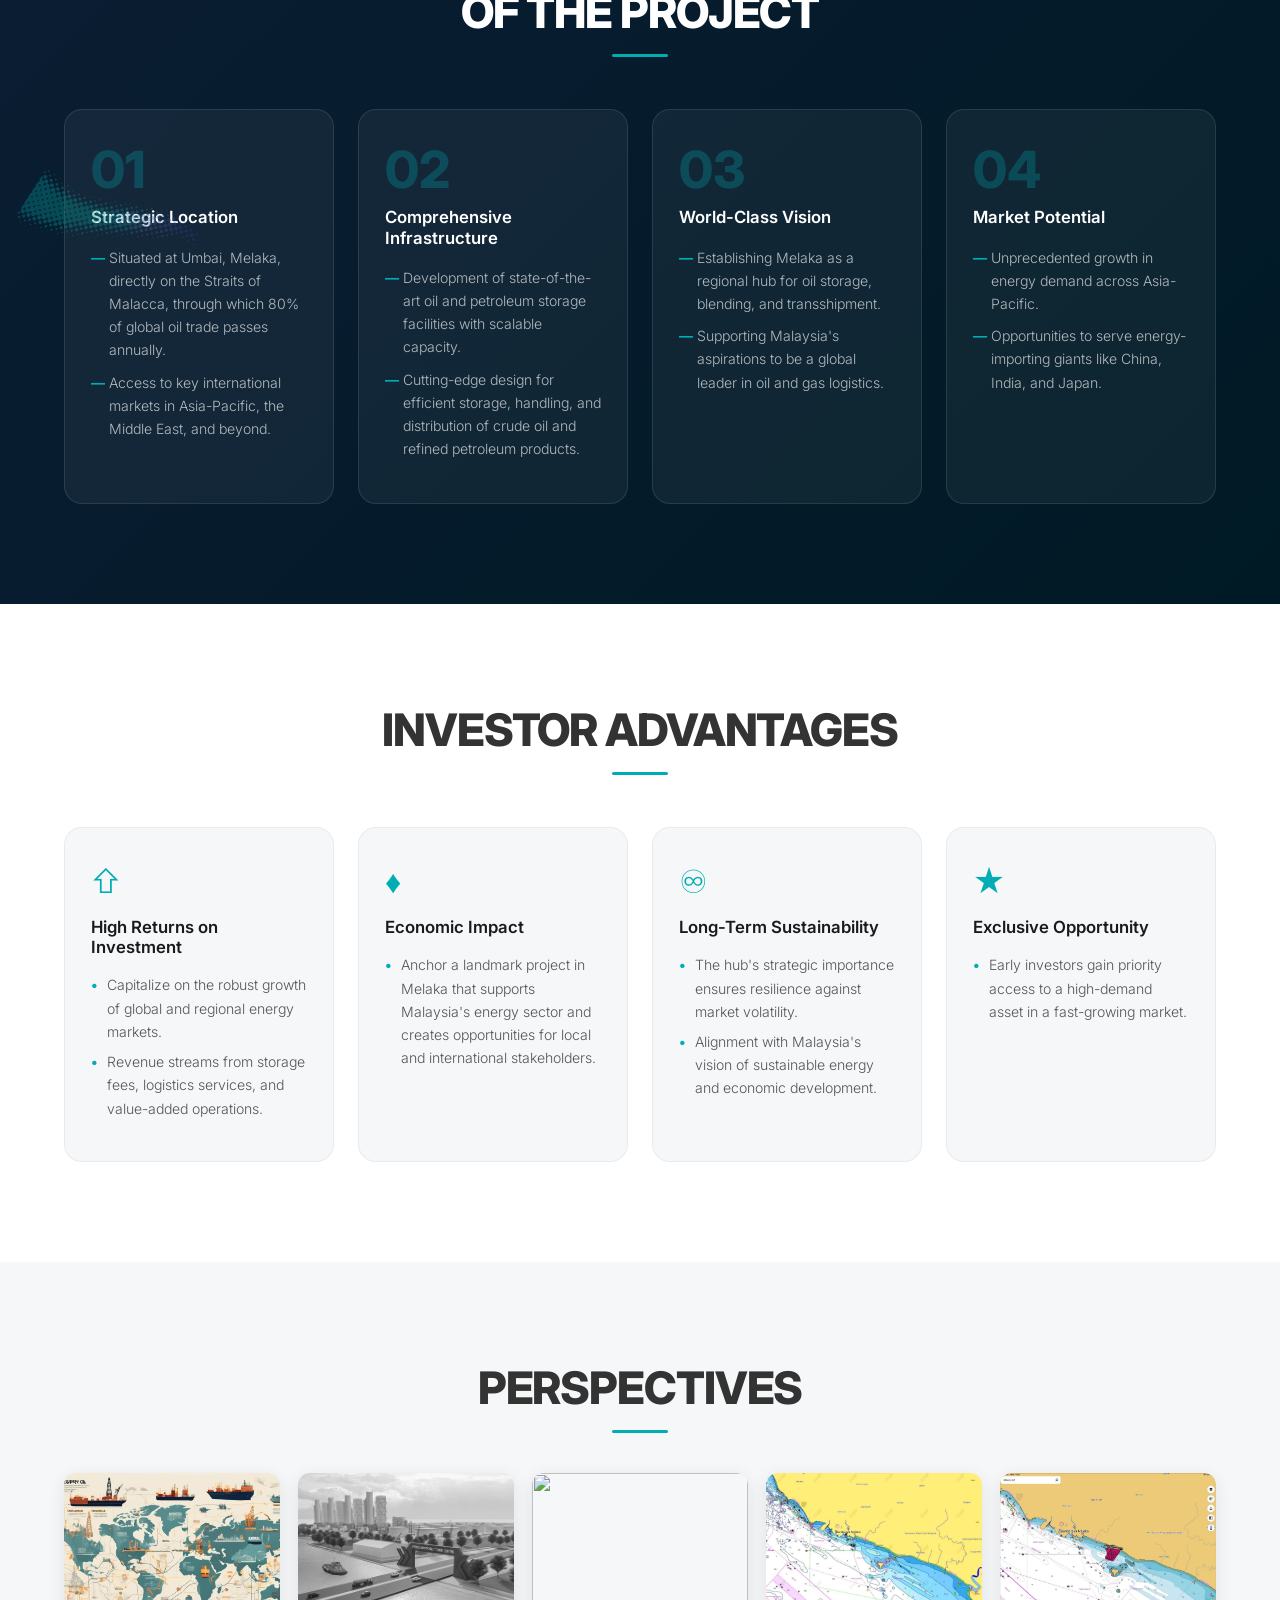
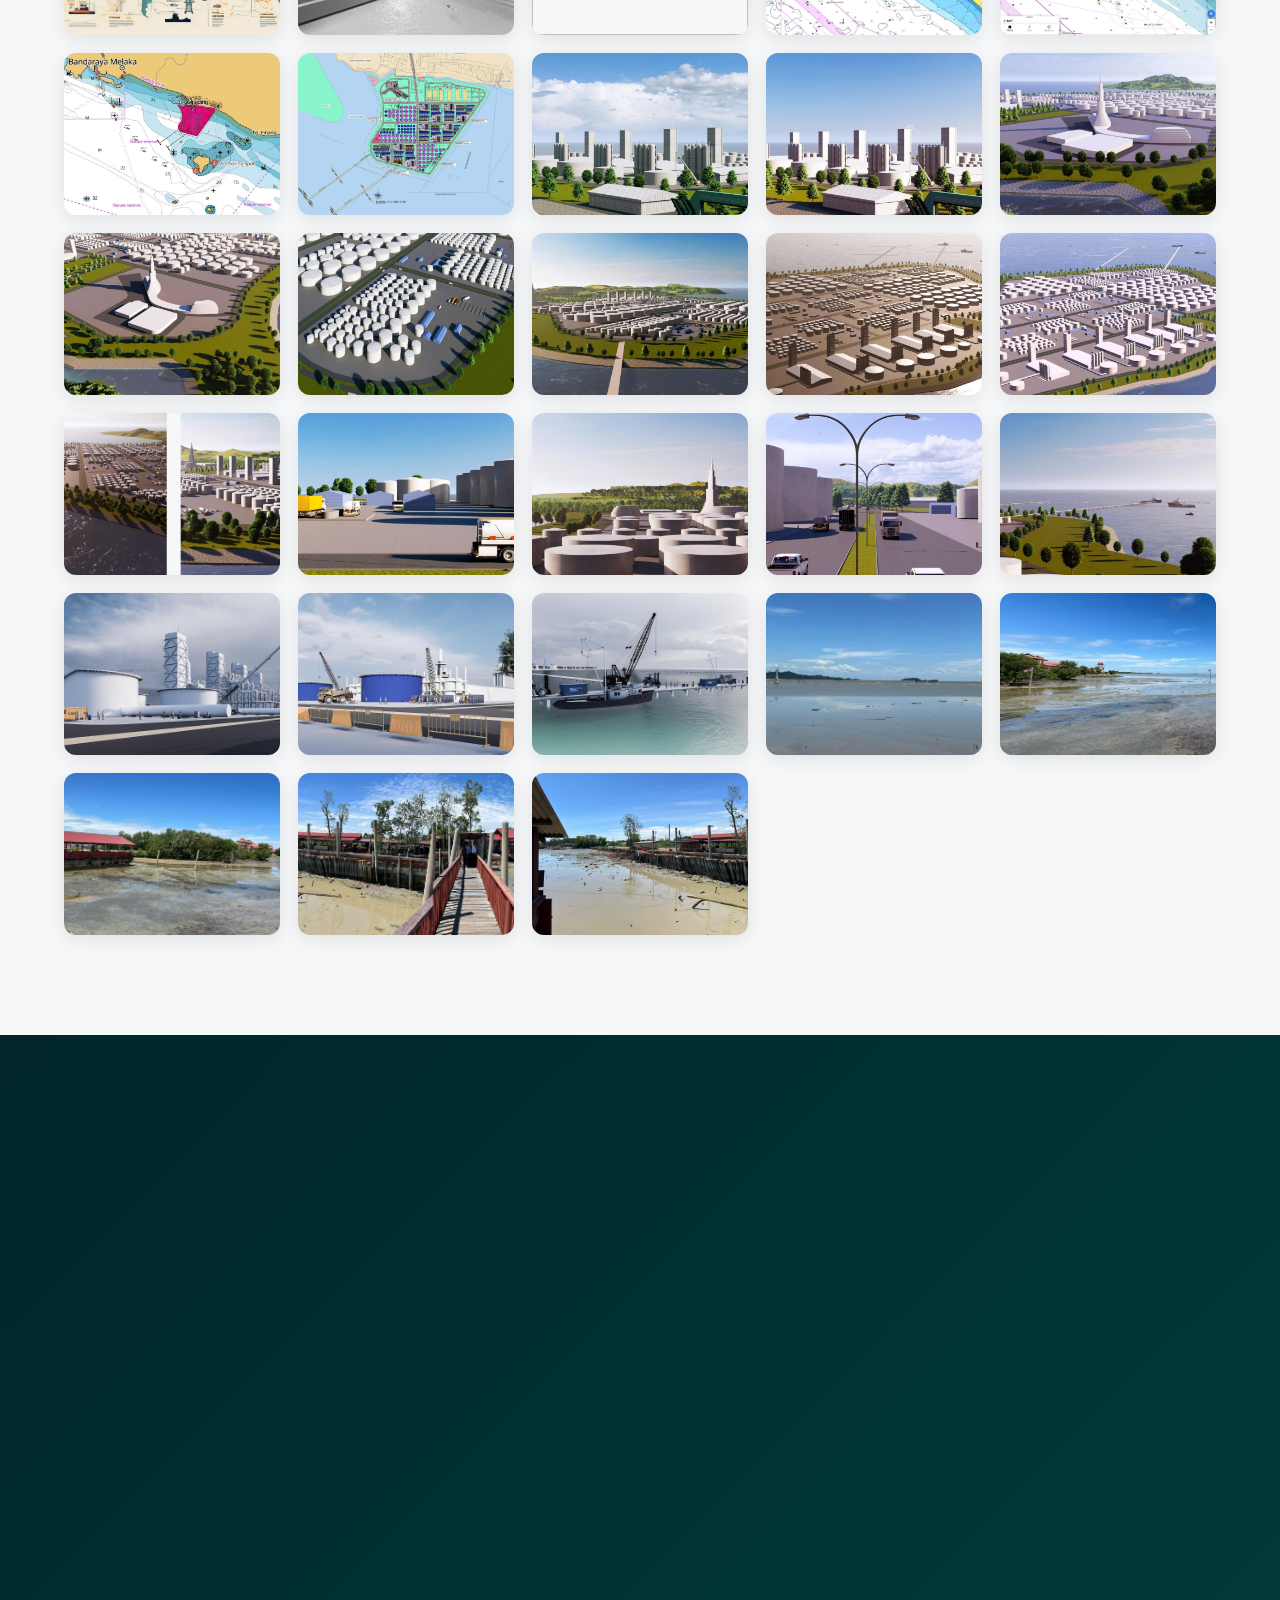
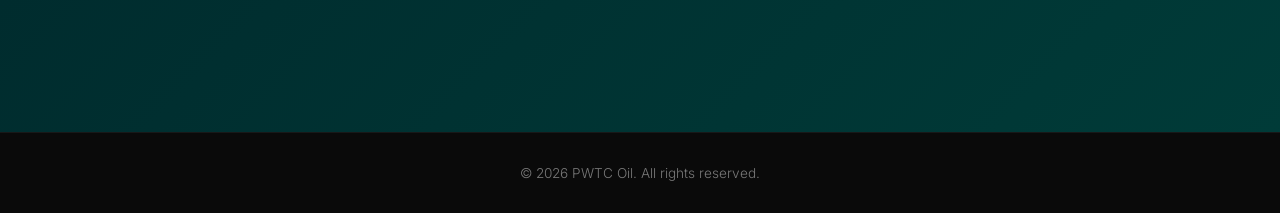
==== commit 424446d7: "map" ====
--- a/index.html
+++ b/index.html
@@ -335,6 +335,18 @@
       </div>
     </section>
 
+    <!-- ─── Project Map ─── -->
+    <section class="project-map">
+      <div class="section-inner">
+        <h1 class="section-title reveal">PROJECT MAP</h1>
+        <p class="section-desc reveal" data-delay="120">Site layout and zoning plan for the proposed World Oil Trade Hub at Umbai, Melaka.</p>
+        <div class="map-image-wrap reveal" data-delay="240">
+          <img onclick="modalimg(this)" src="/assets/images/PWTC_Map.png" alt="PWTC Oil Project Map — Umbai, Melaka" class="project-map-img">
+        </div>
+        <p class="hint-text">Click on the image to enlarge</p>
+      </div>
+    </section>
+
     <!-- ─── Corporate Structure ─── -->
     <section class="corporate-structure alt-bg">
       <div class="section-inner">
--- a/assets/css/styles.css
+++ b/assets/css/styles.css
@@ -570,6 +570,22 @@
 
 /* ─── Opportunities ──────────────────────────────────────────── */
 .opportunities { background: white; }
+
+/* ─── Project Map ────────────────────────────────────────────── */
+.project-map { background: var(--surface); }
+.map-image-wrap {
+  border-radius: 16px;
+  overflow: hidden;
+  box-shadow: 0 24px 70px rgba(0, 0, 0, 0.35),
+              0 0 0 1px rgba(255, 255, 255, 0.06);
+  cursor: zoom-in;
+}
+.project-map-img {
+  width: 100%;
+  display: block;
+  transition: transform 0.6s var(--ease);
+}
+.map-image-wrap:hover .project-map-img { transform: scale(1.02); }
 
 /* ─── Corporate Structure ────────────────────────────────────── */
 .subsection-title {
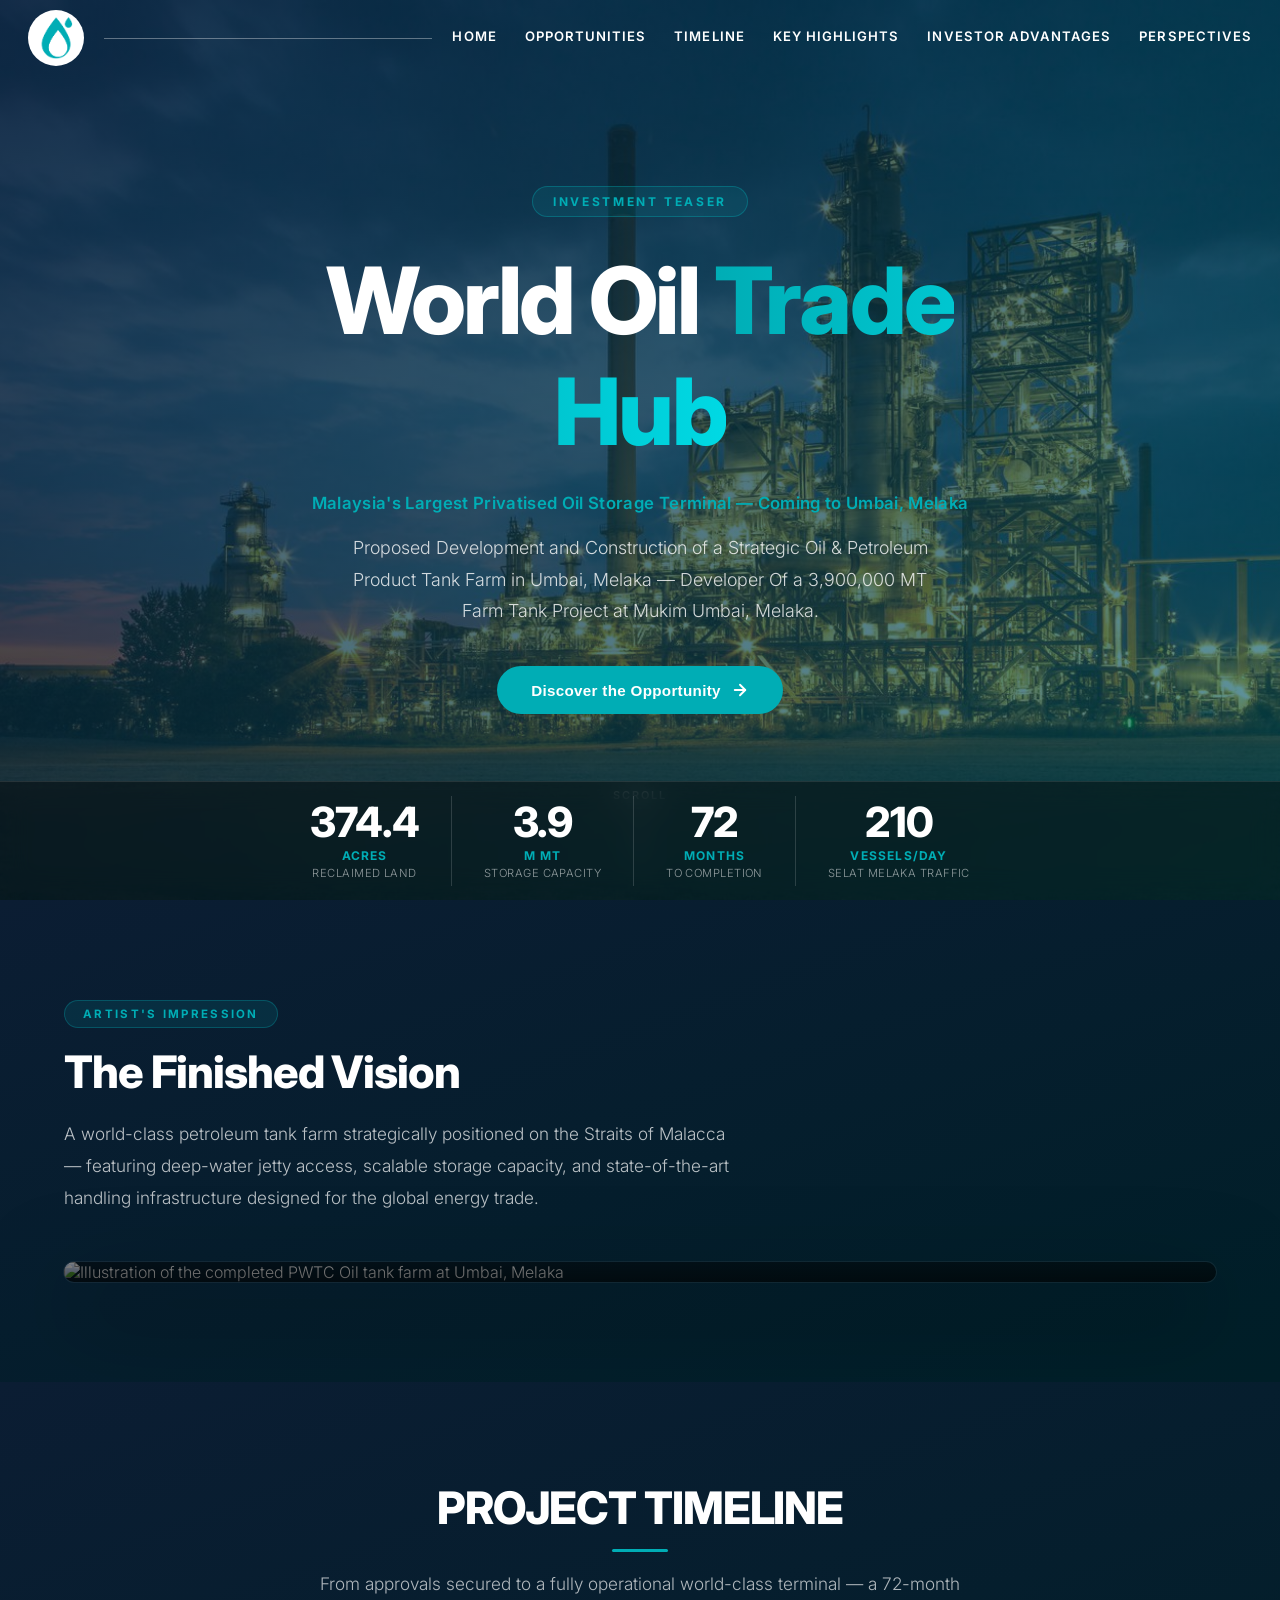
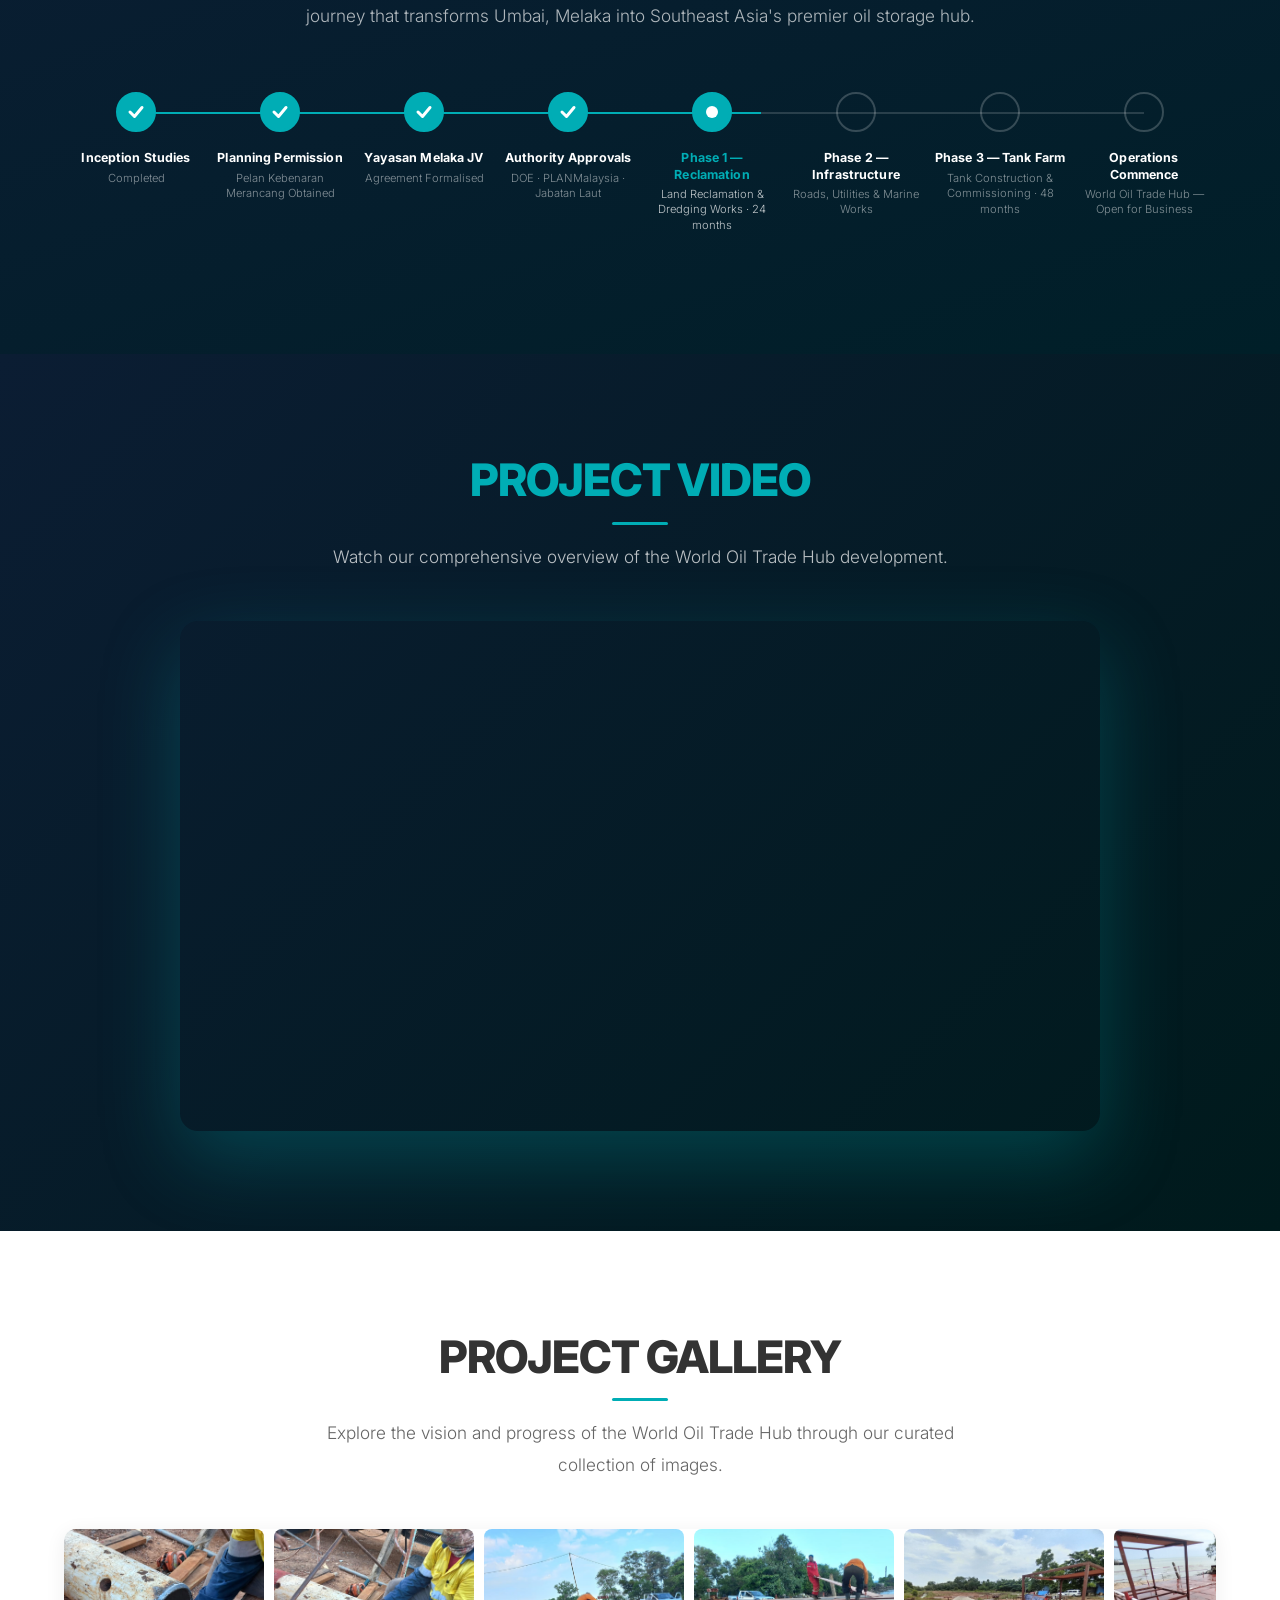
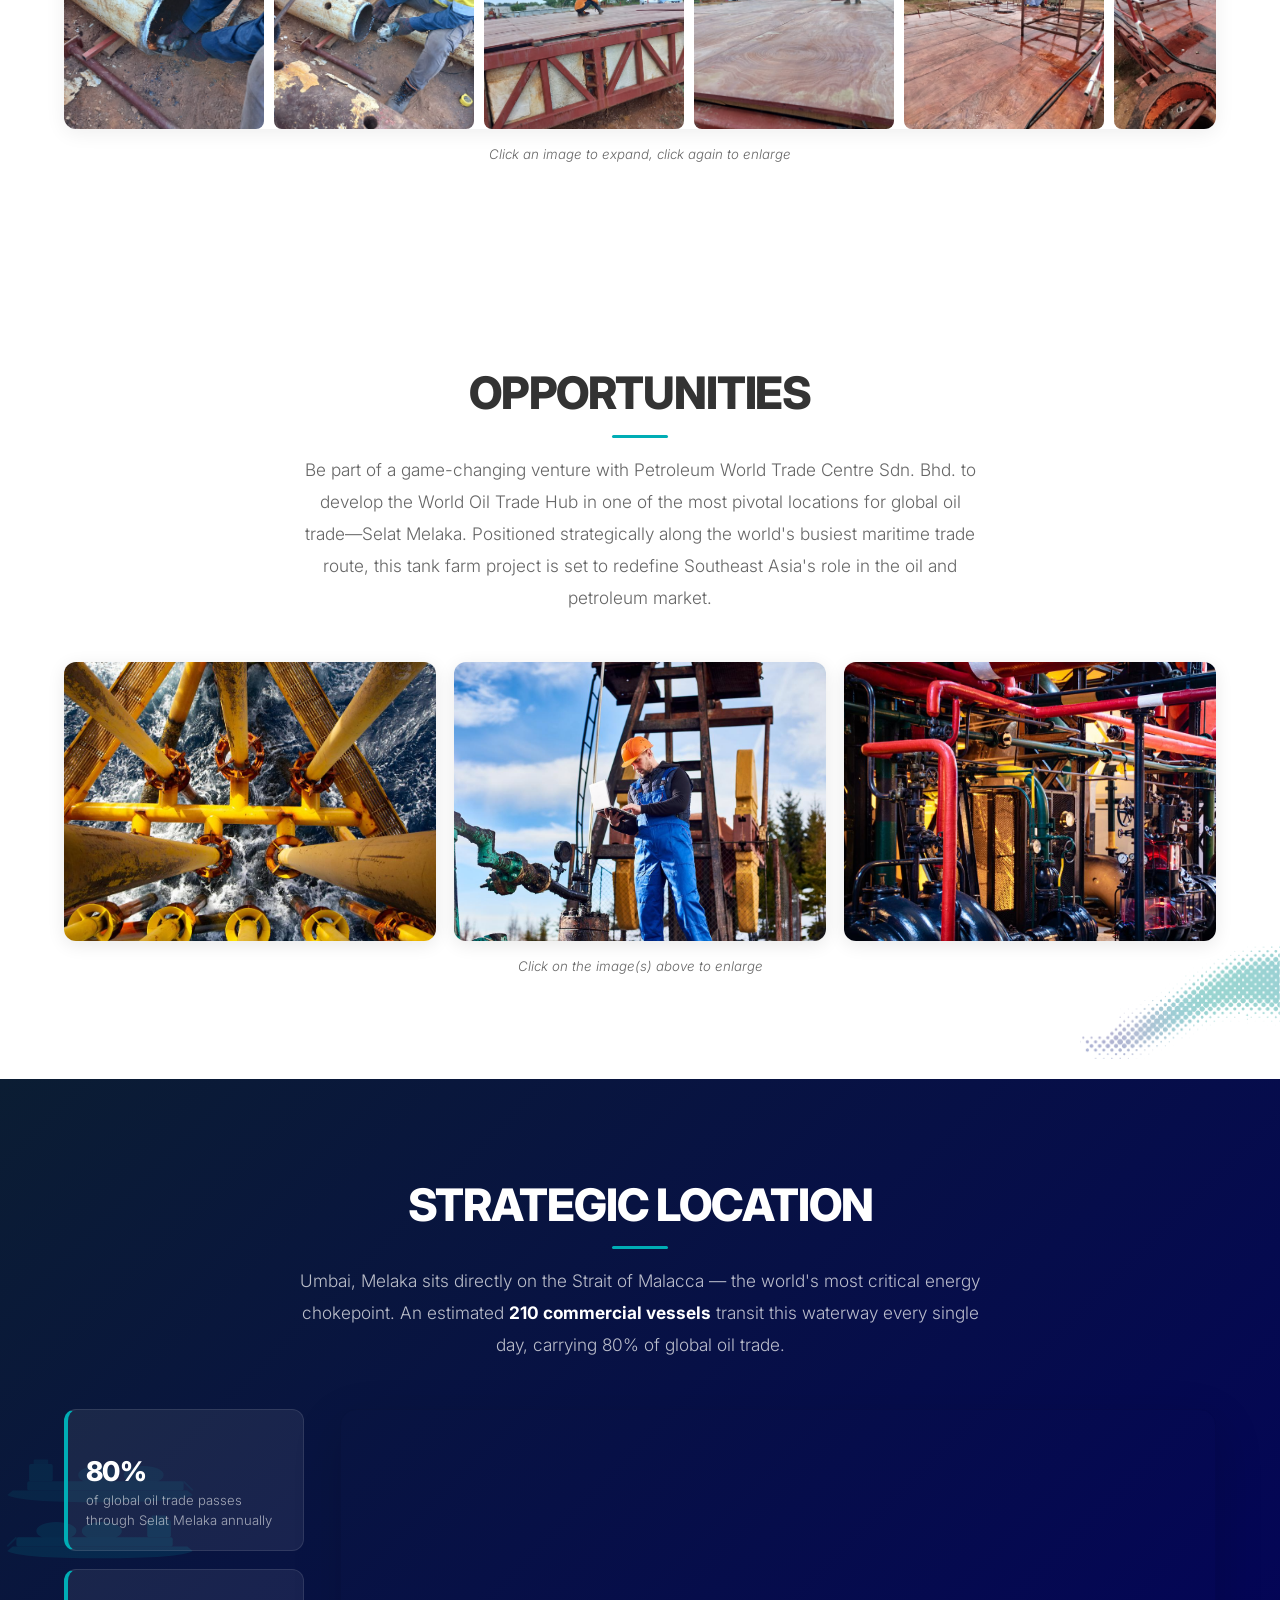
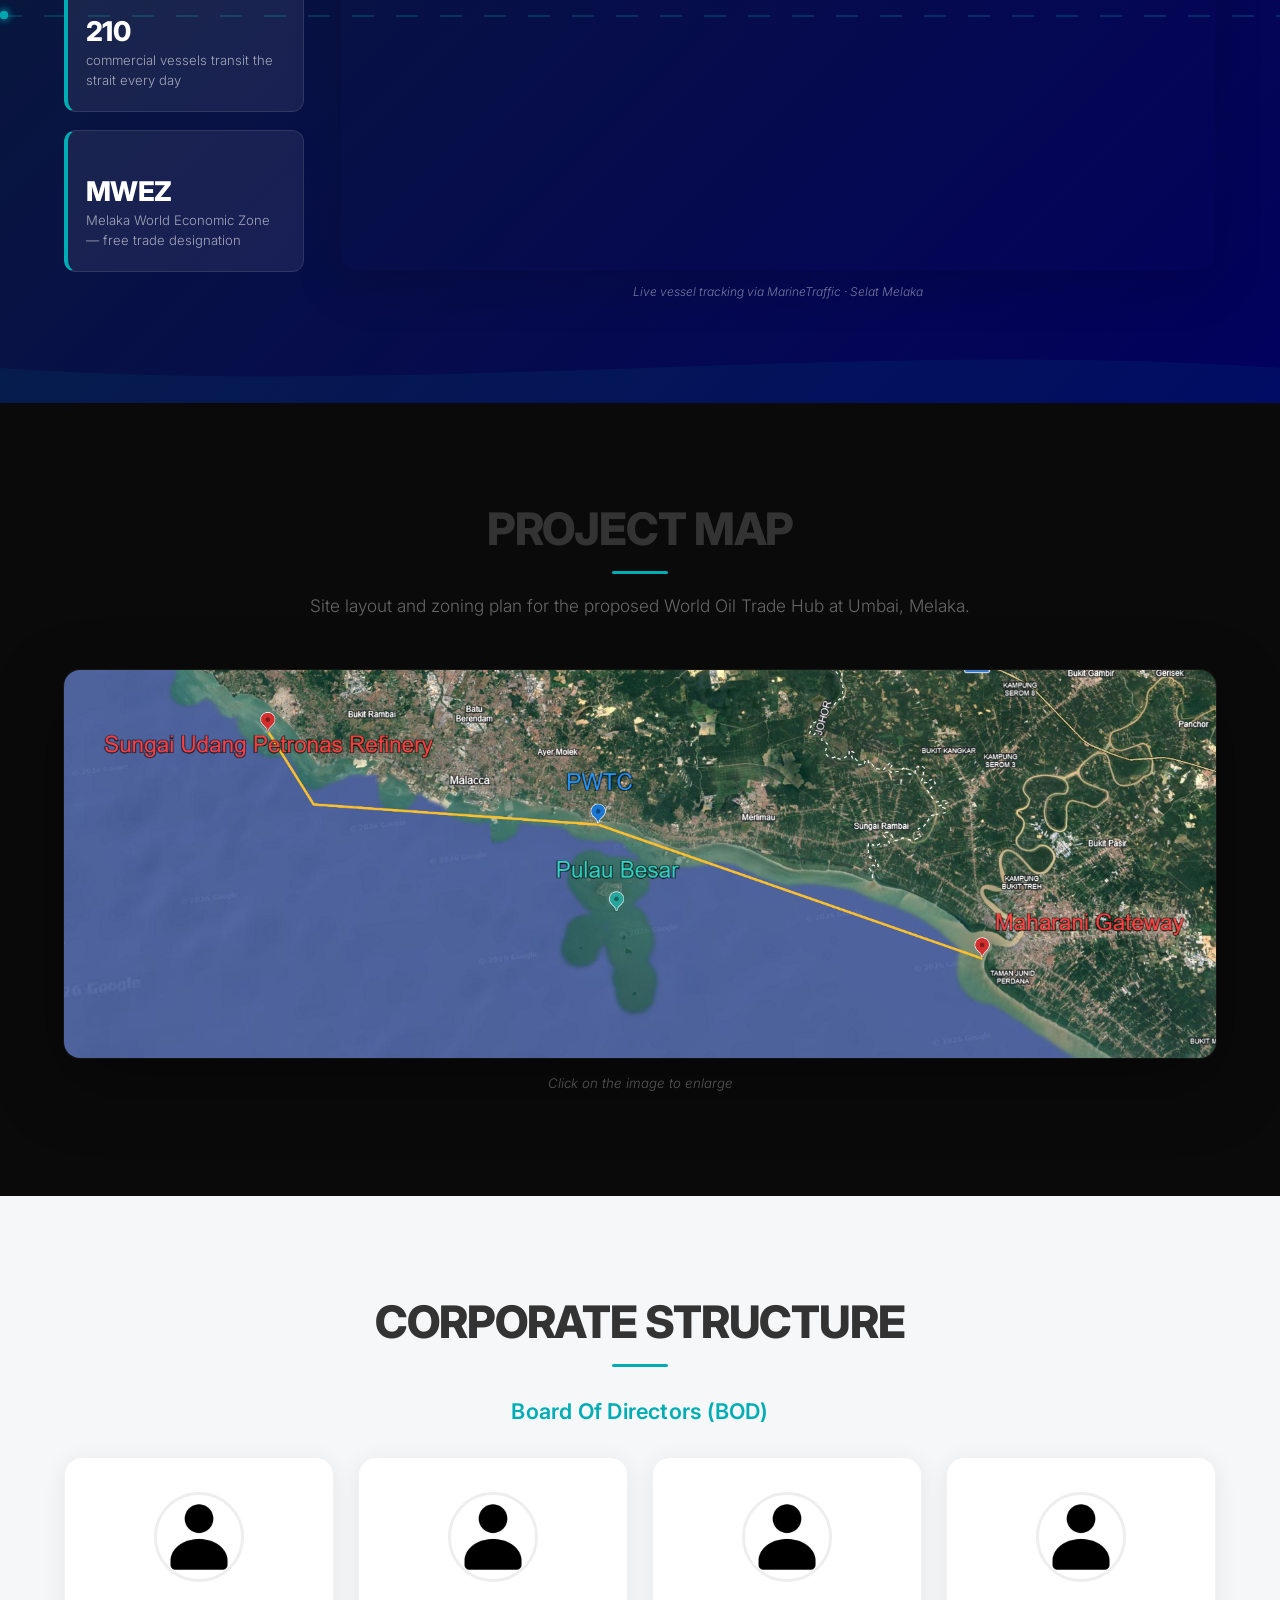
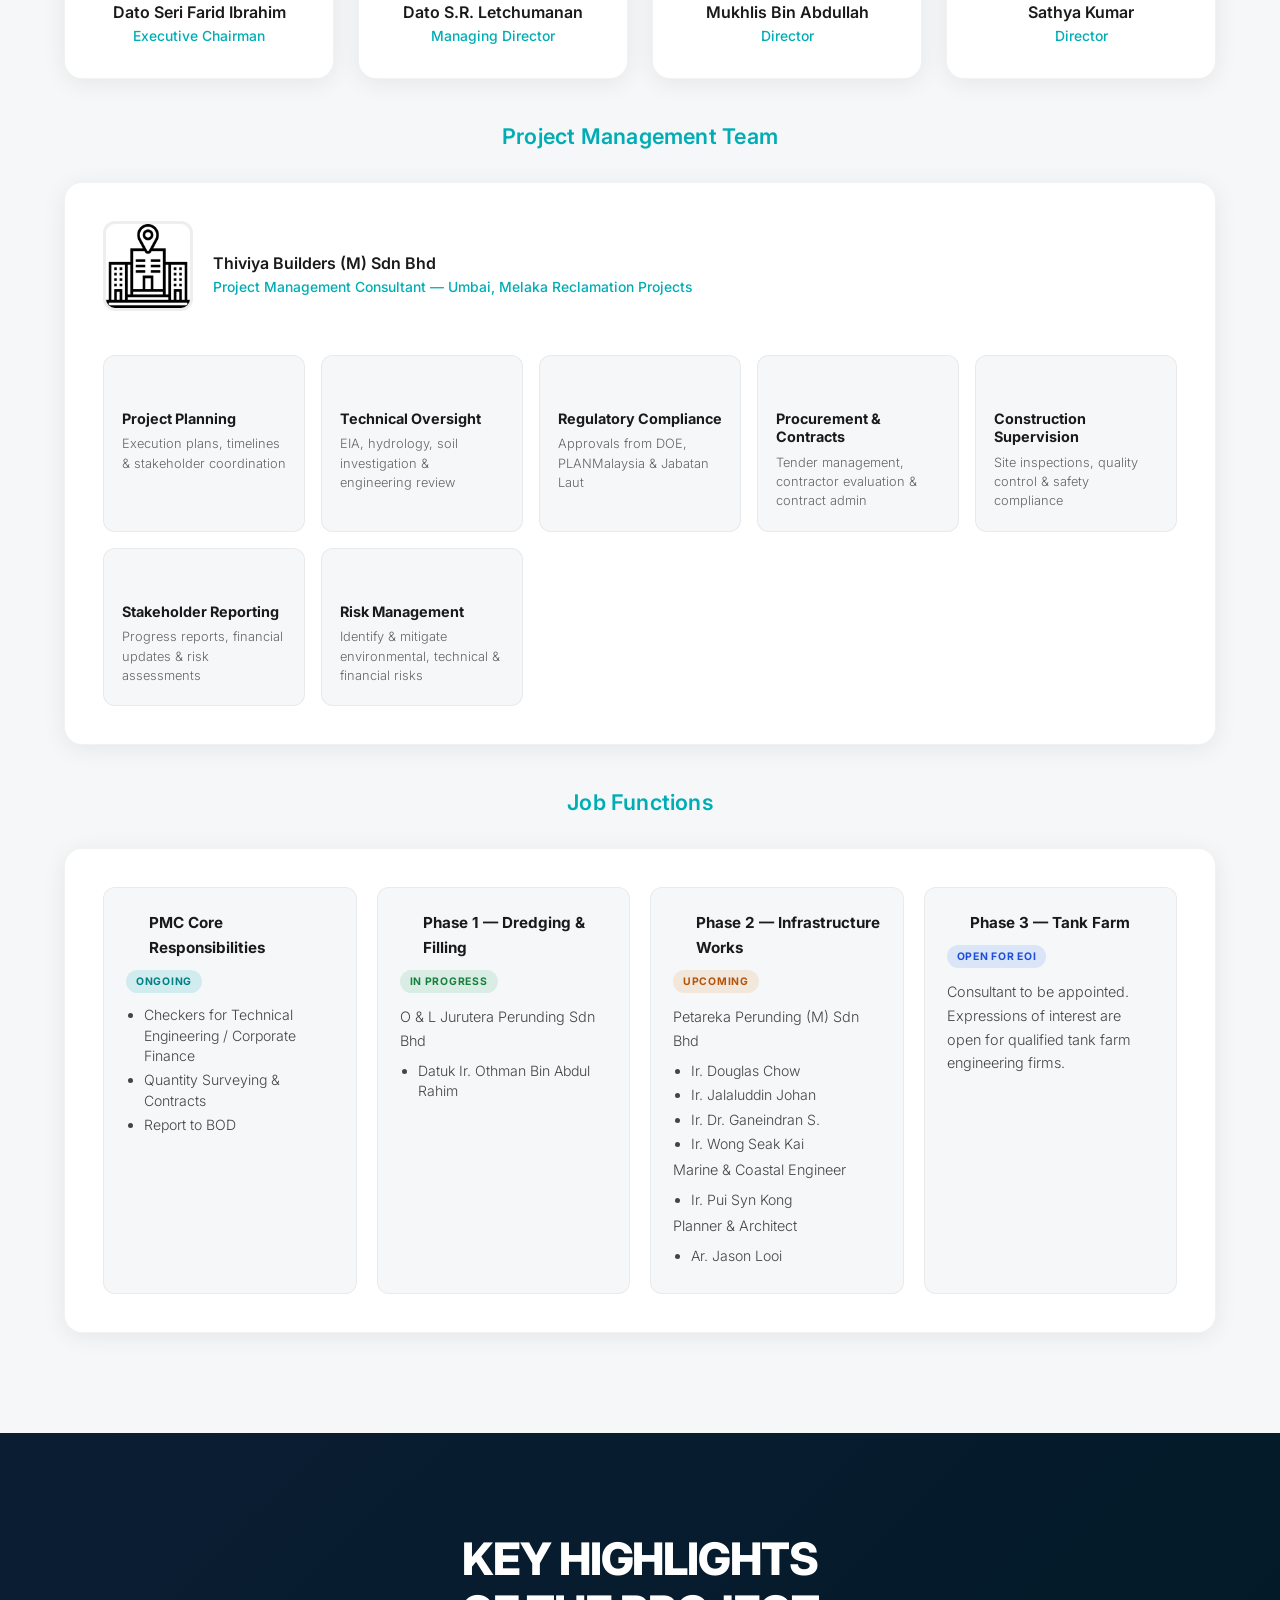
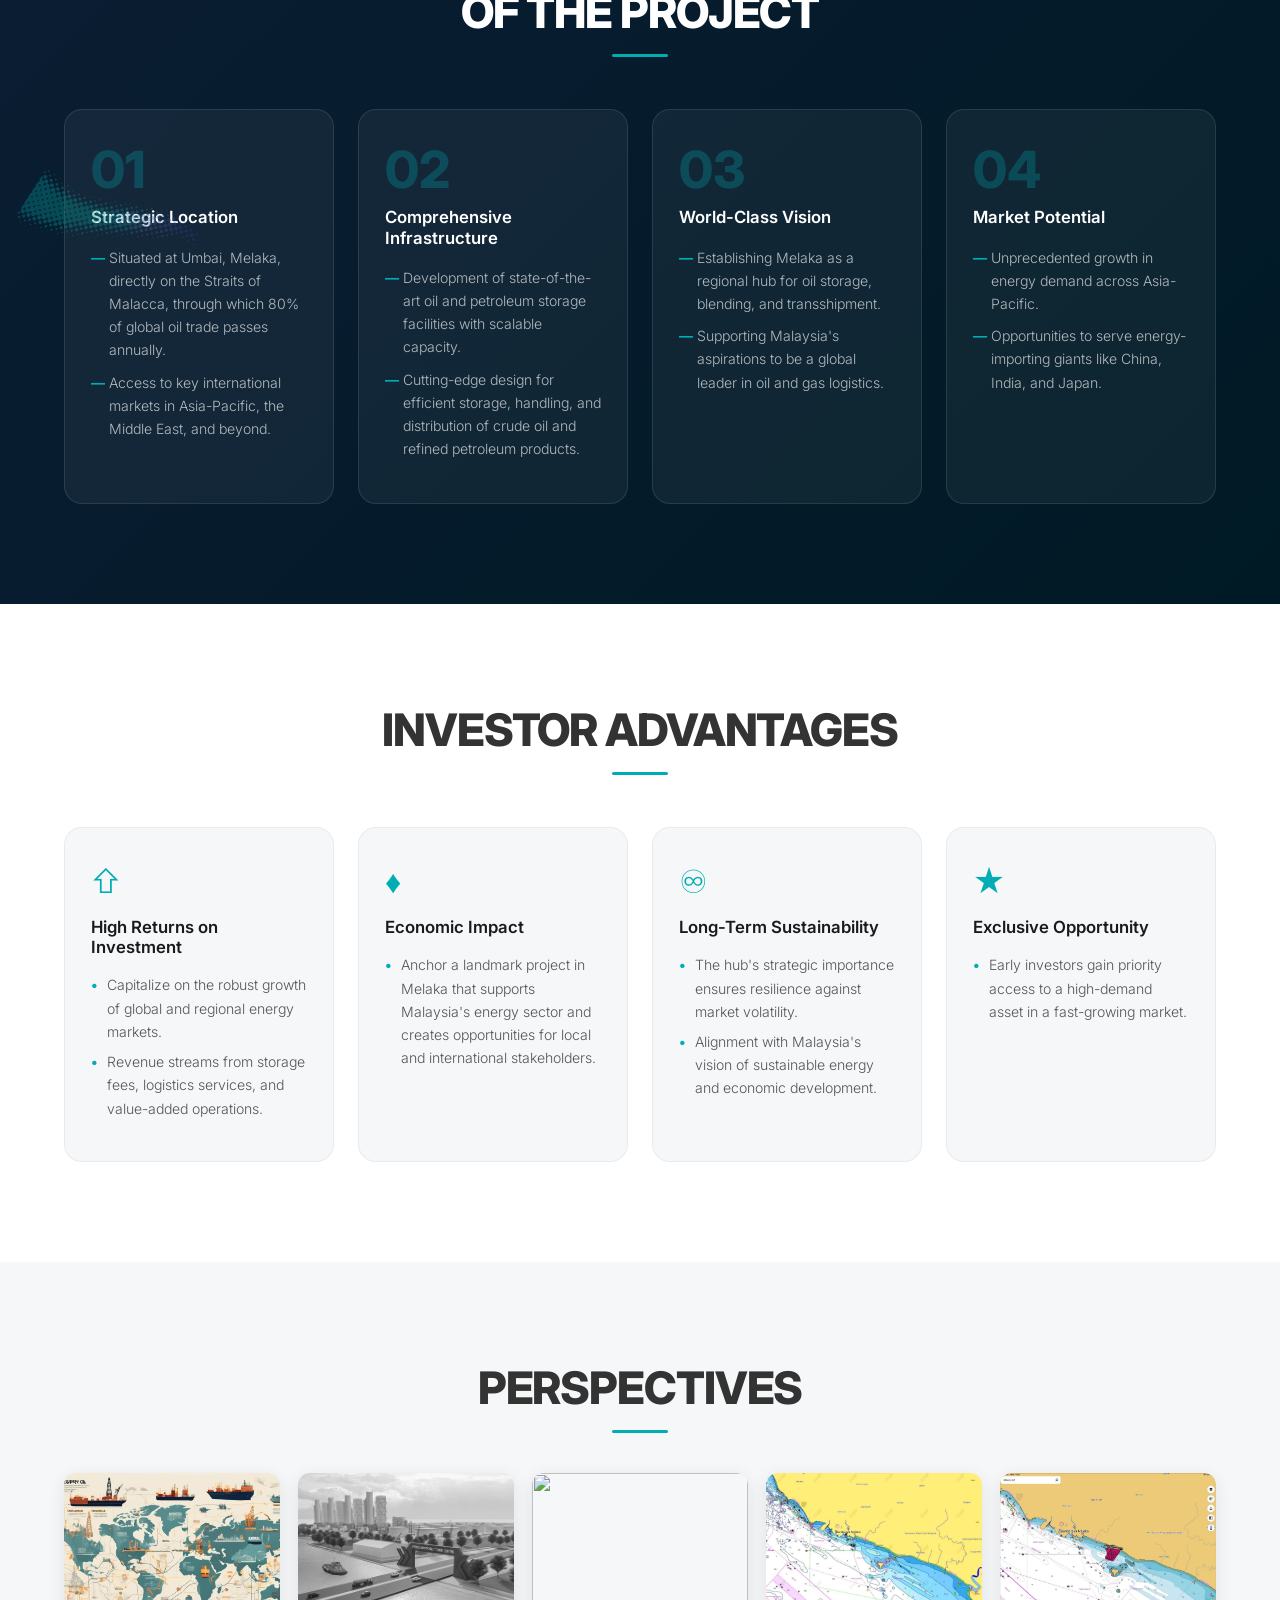
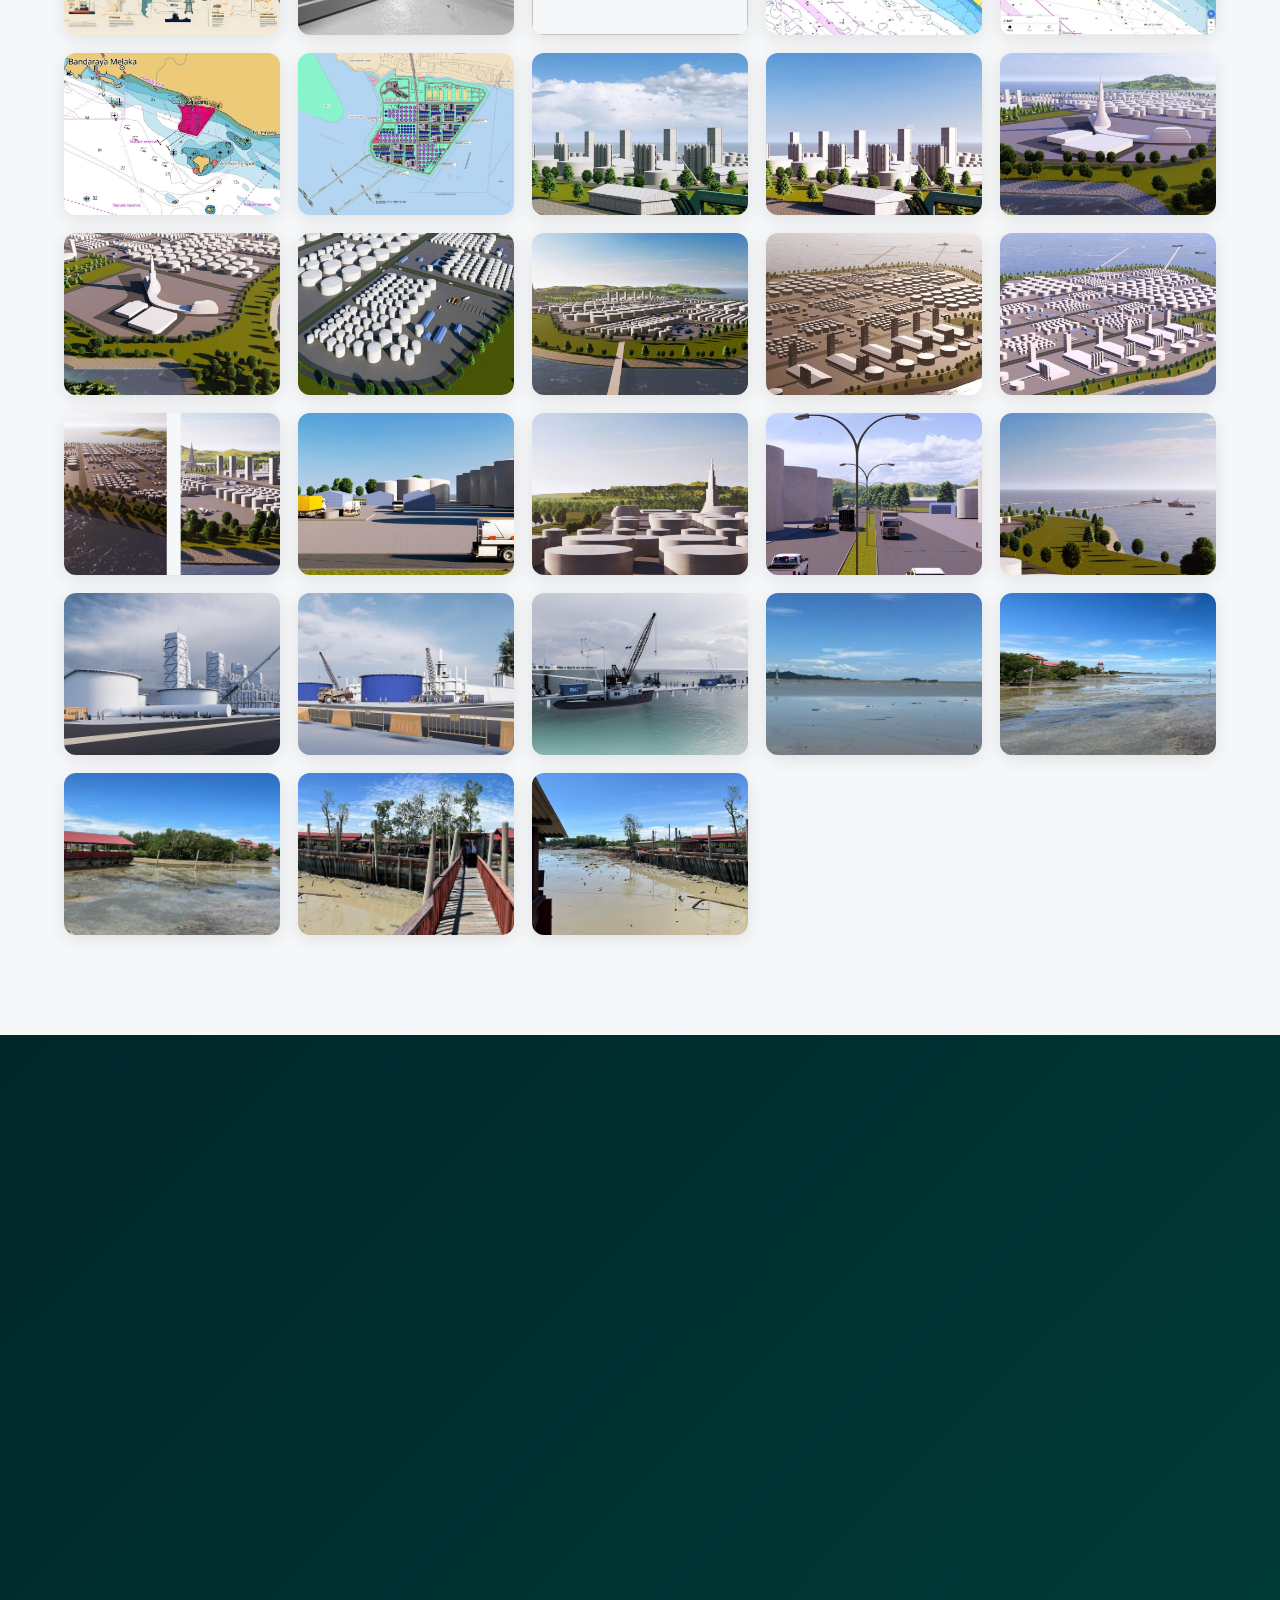
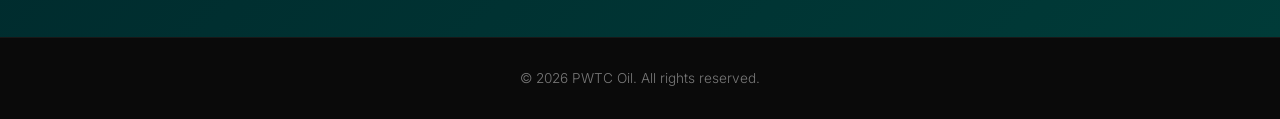
==== commit 6864c4cb: "update" ====
--- a/index.html
+++ b/index.html
@@ -631,14 +631,14 @@
       <div class="section-inner">
         <h1 class="section-title reveal">CALL TO ACTION</h1>
         <div class="cta-wrapper reveal" data-delay="150">
-          <img class="cta-person" src="/assets/images/dsfi.png" alt="Dato Seri Farid Ibrahim">
+          <img class="cta-person" src="/assets/images/PWTC_logo_big.png" alt="PWTC Logo">
           <div class="cta-content">
             <p>We invite you to join this groundbreaking initiative and secure your position in shaping the future of the global petroleum trade. Together, we can create a world-class oil hub that cements Malaysia's role in international energy markets while driving strong, sustainable returns for investors.</p>
             <p class="cta-highlight">For detailed project insights, market analysis, and investment opportunities, please contact:</p>
             <div class="cta-contact">
-              <strong>DATO SERI FARID IBRAHIM</strong>
-              Executive Chairman<br>
               Petroleum World Trade Centre Sdn. Bhd.<br>
+              <a href="tel:+60389401155">+603 8940 1155</a> |
+              <a href="tel:+60389453797">+603 8945 3797</a><br>
               <a href="mailto:support@pwtcoil.com">support@pwtcoil.com</a> |
               <a href="http://www.pwtcoil.com" target="_blank">www.pwtcoil.com</a>
             </div>
--- a/assets/css/styles.css
+++ b/assets/css/styles.css
@@ -13,6 +13,16 @@
   --dark-blue: #02005e;
 }
 
+/* ─── Scrollbar ──────────────────────────────────────────────── */
+::-webkit-scrollbar { width: 6px; }
+::-webkit-scrollbar-track { background: transparent; }
+::-webkit-scrollbar-thumb {
+  background: rgba(0, 173, 181, 0.5);
+  border-radius: 999px;
+}
+::-webkit-scrollbar-thumb:hover { background: var(--teal); }
+* { scrollbar-width: thin; scrollbar-color: rgba(0, 173, 181, 0.5) transparent; }
+
 /* ─── Reset ─────────────────────────────────────────────────── */
 *, *::before, *::after {
   box-sizing: border-box;
@@ -28,6 +38,7 @@
   font-weight: 300;
   color: var(--text);
   overflow-x: hidden;
+  background-color: var(--dark);
 }
 
 h1, h2, h3 { font-weight: 700; line-height: 1.2; }
@@ -891,6 +902,7 @@
   box-shadow: 0 22px 60px rgba(0, 0, 0, 0.45);
   object-fit: cover;
   transition: transform 0.4s var(--ease);
+  background-color: #ffffff;
 }
 
 .cta-person:hover { transform: scale(1.03); }
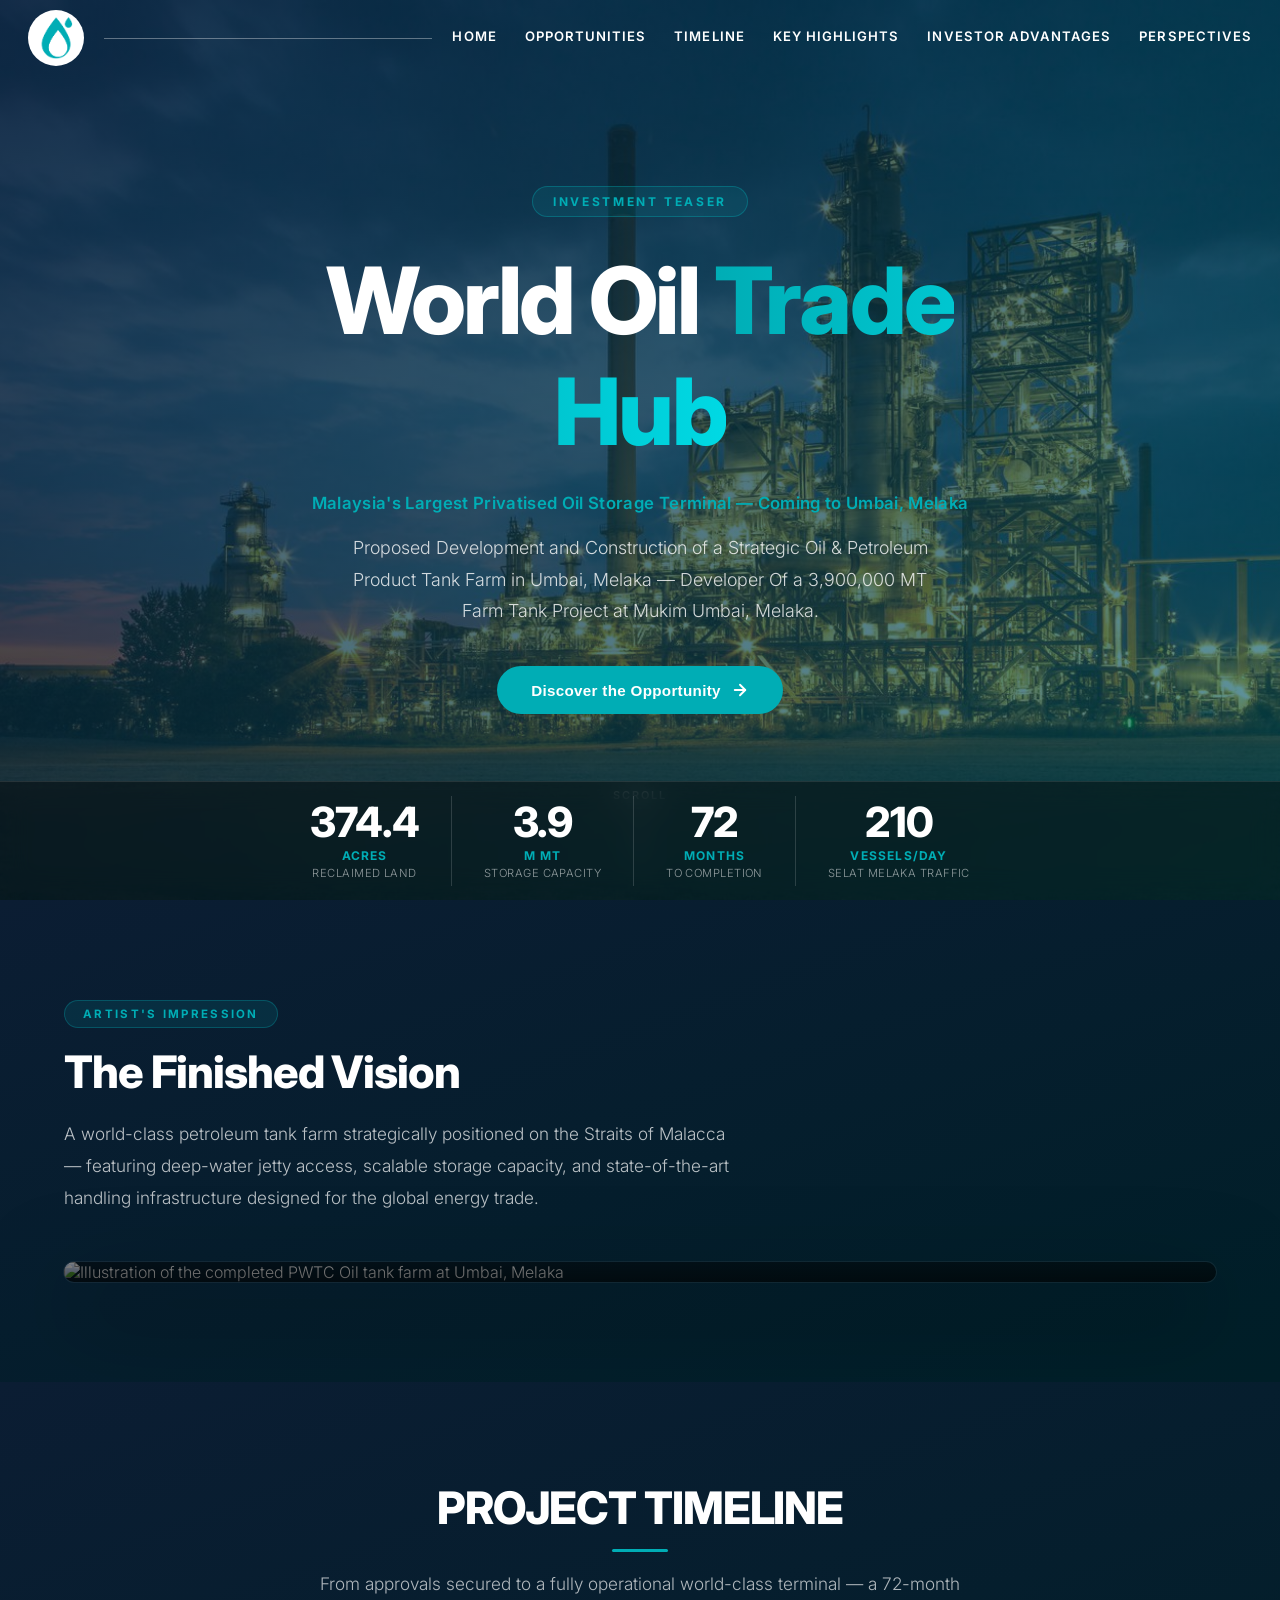
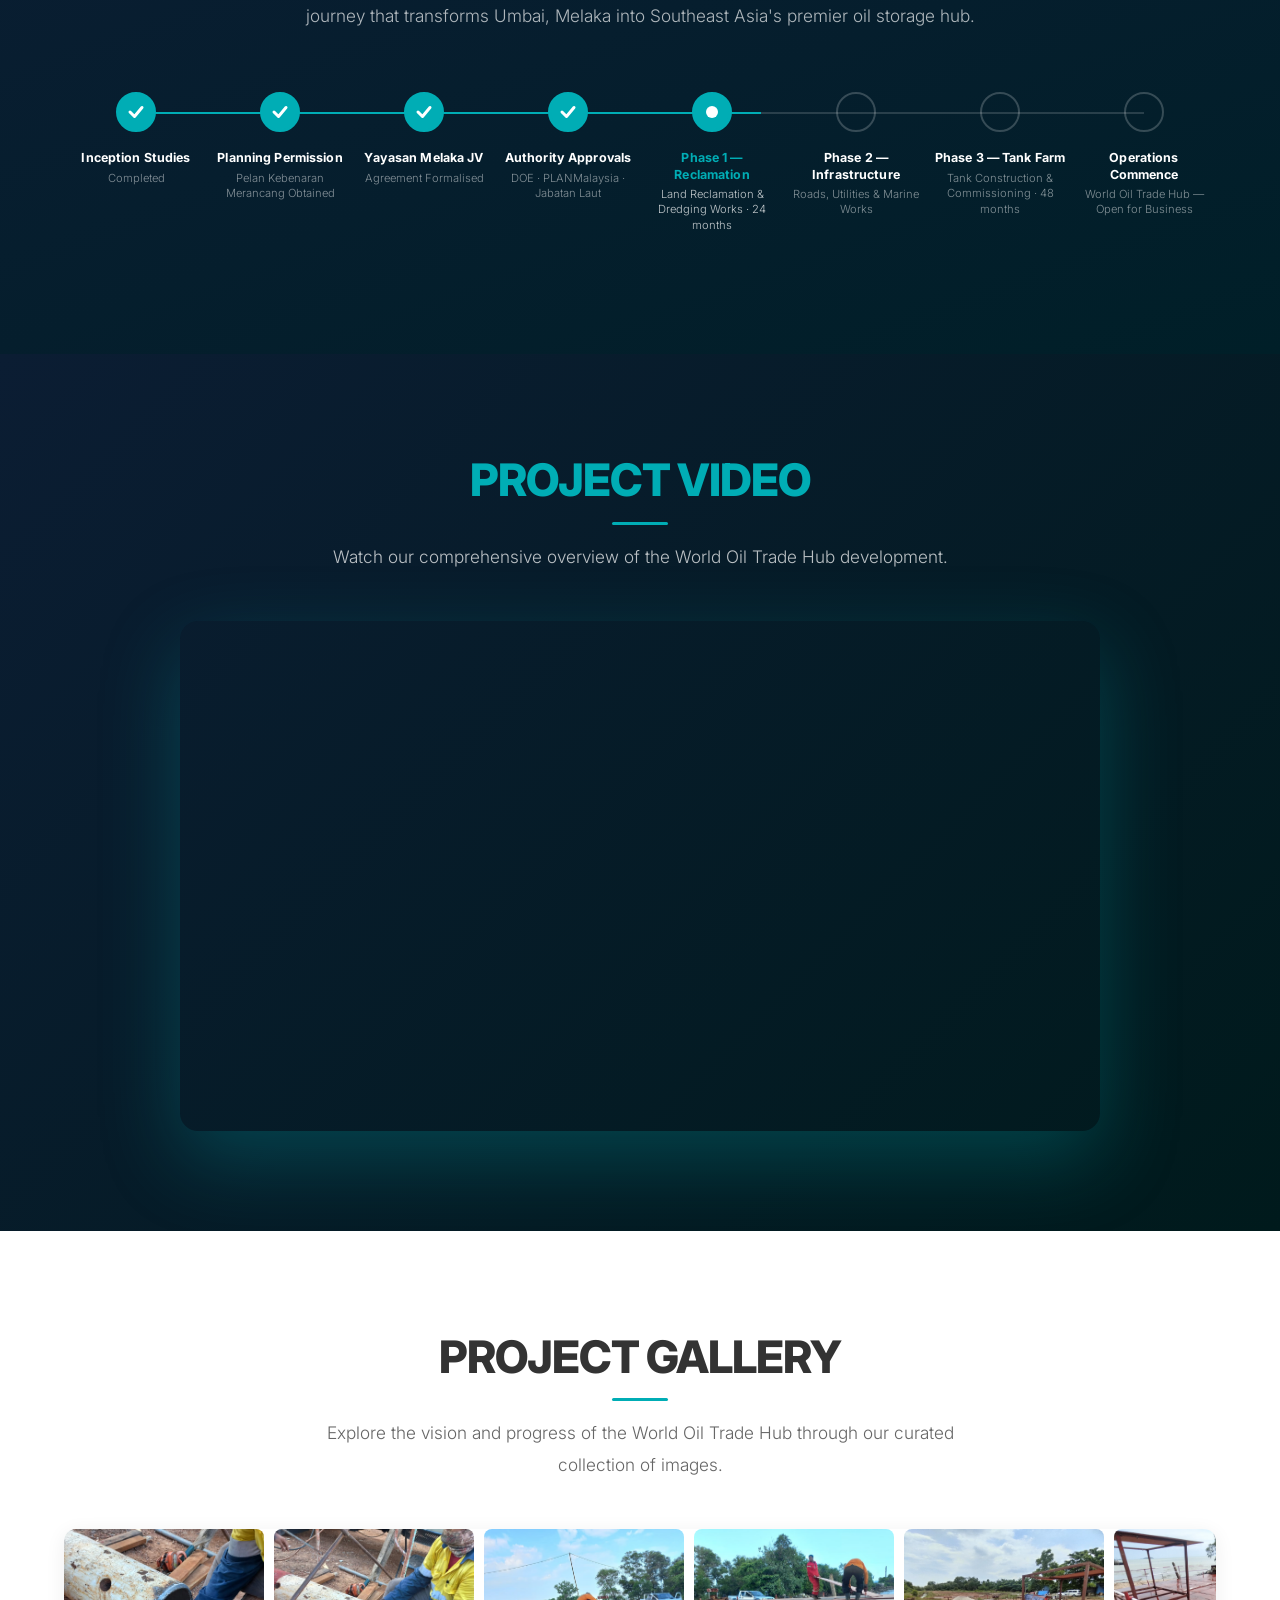
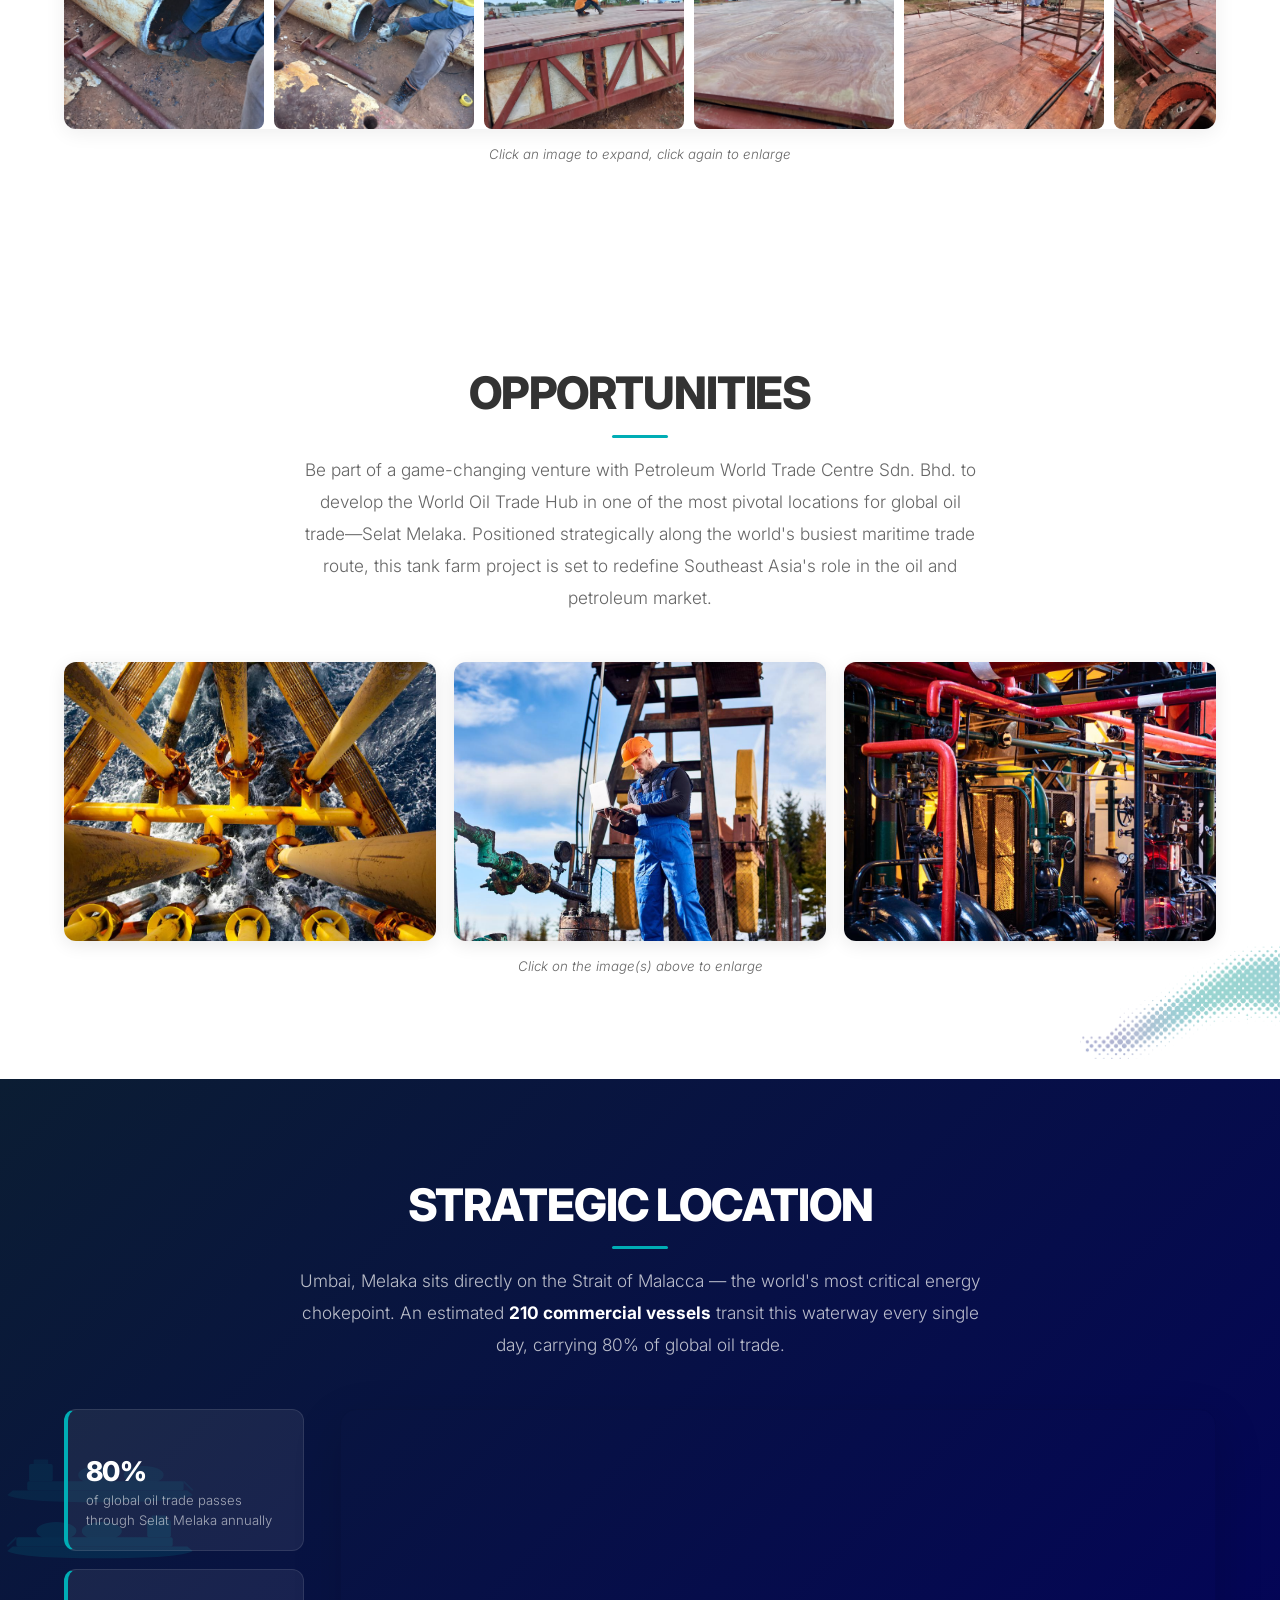
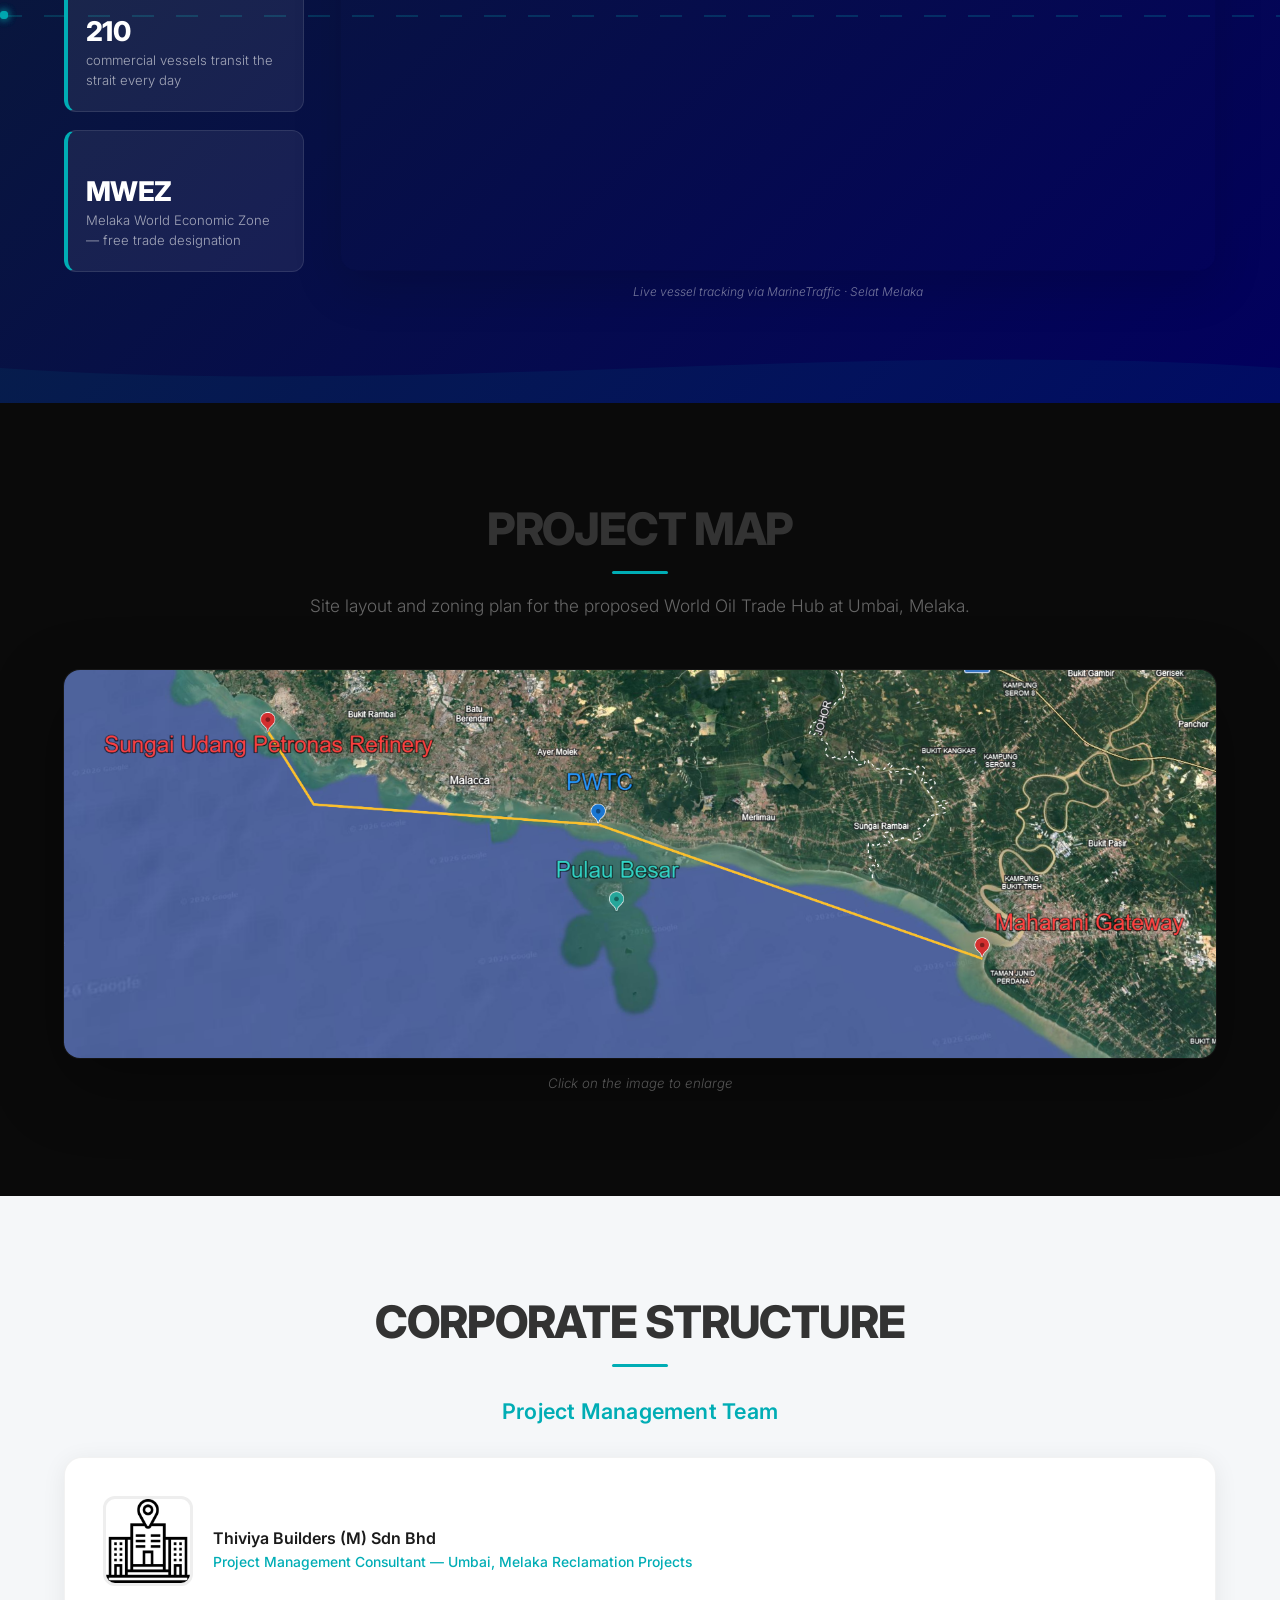
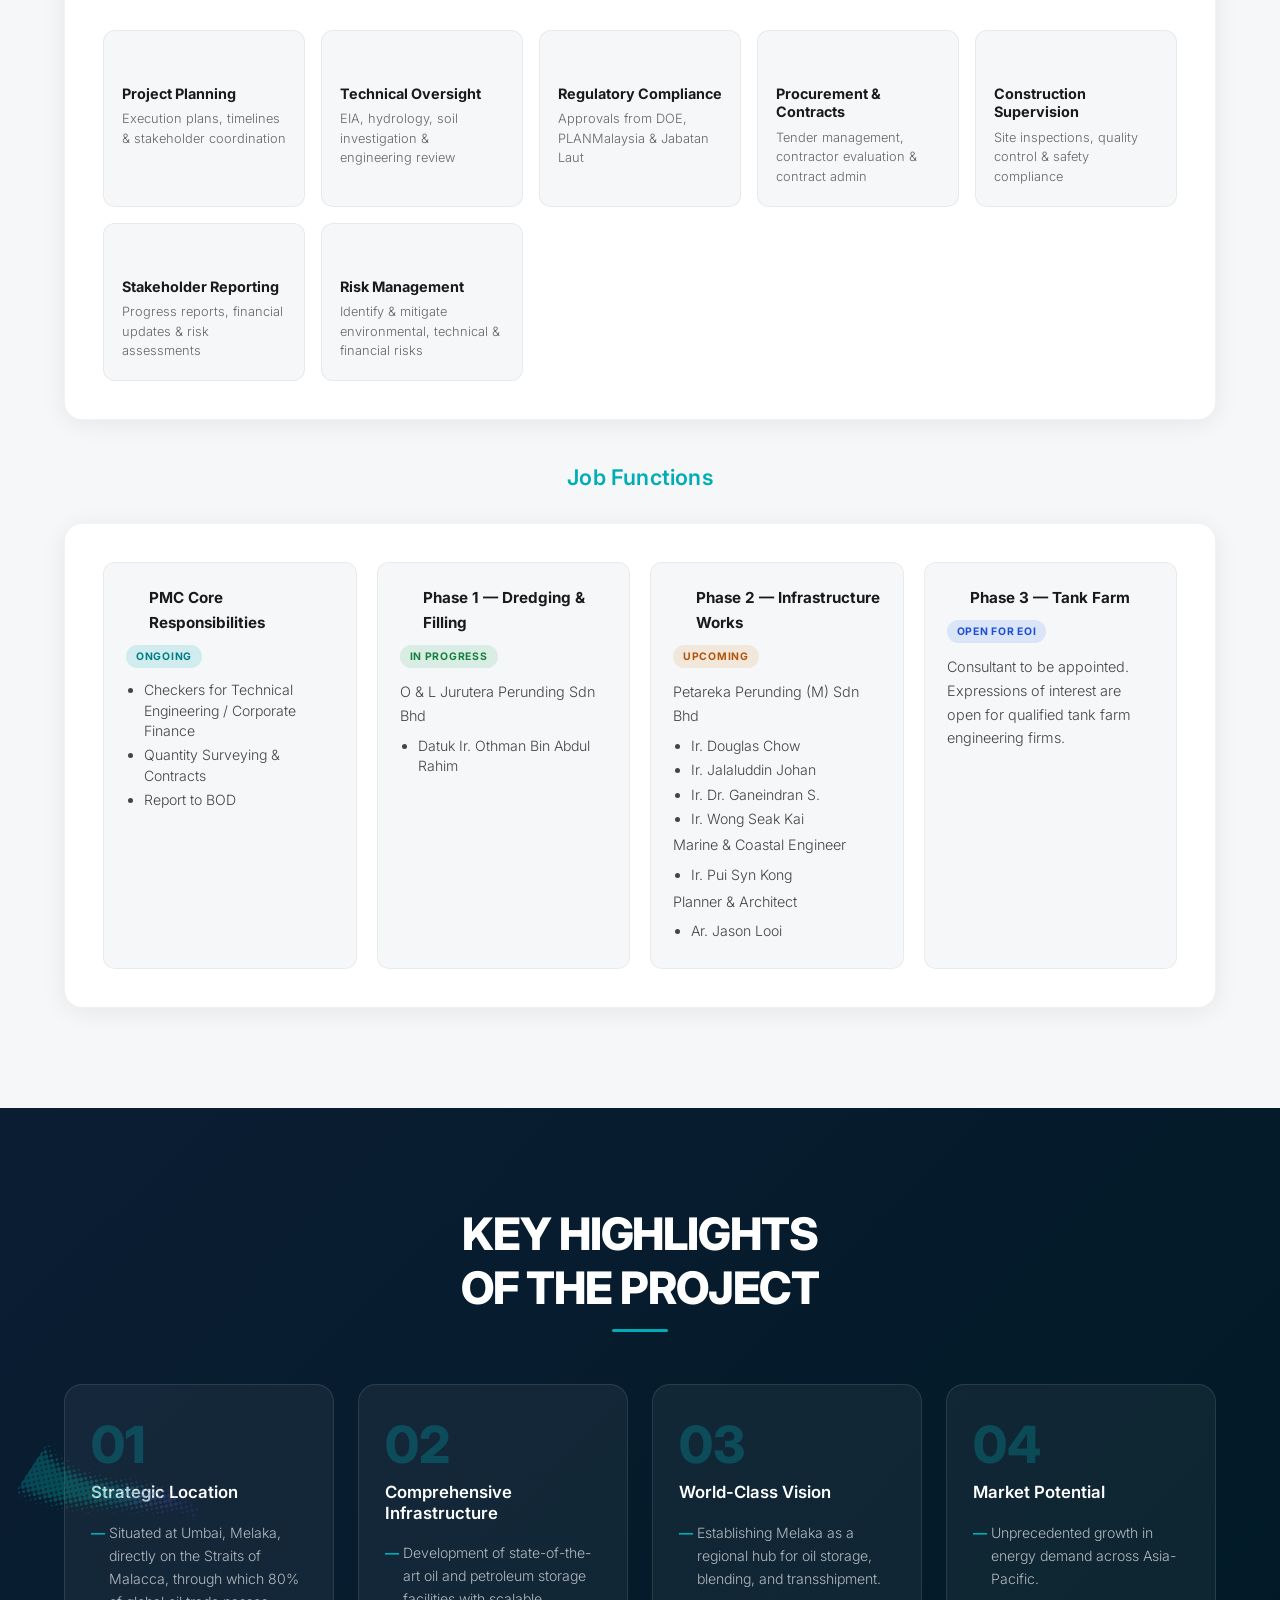
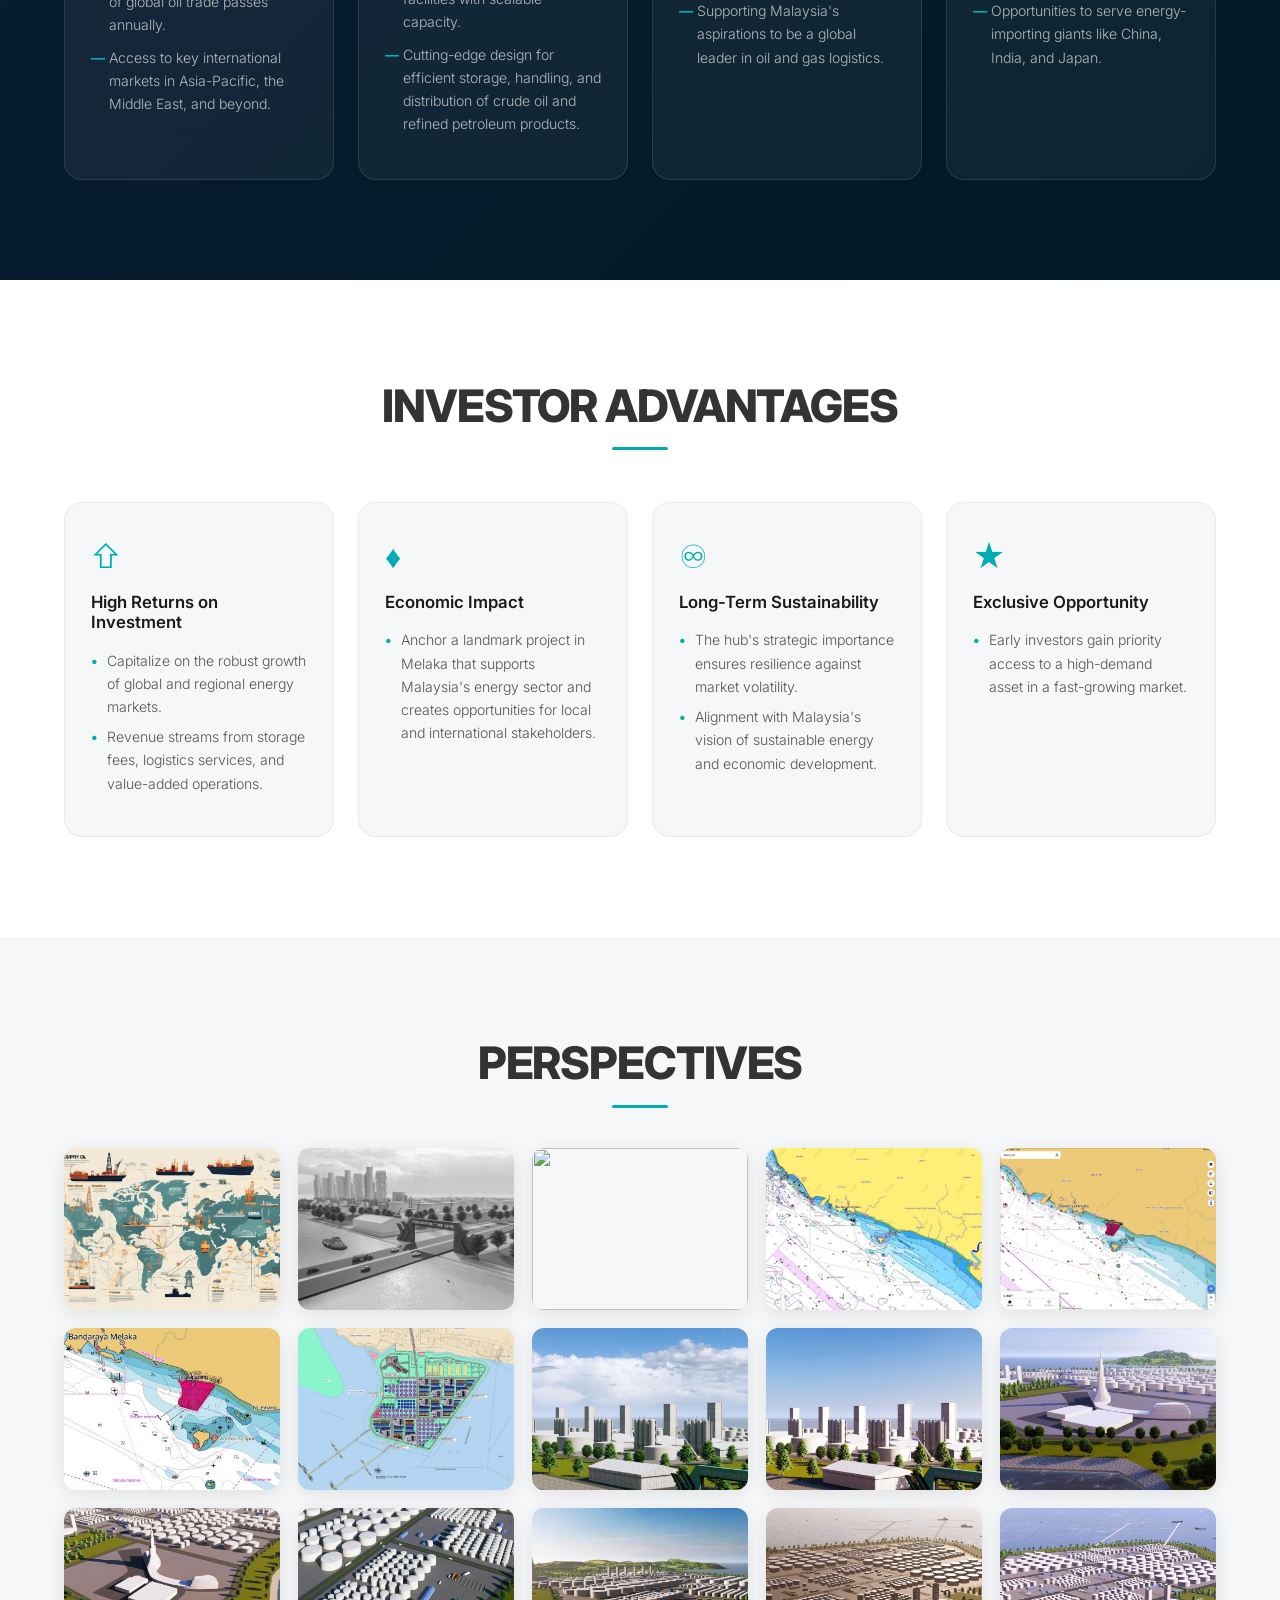
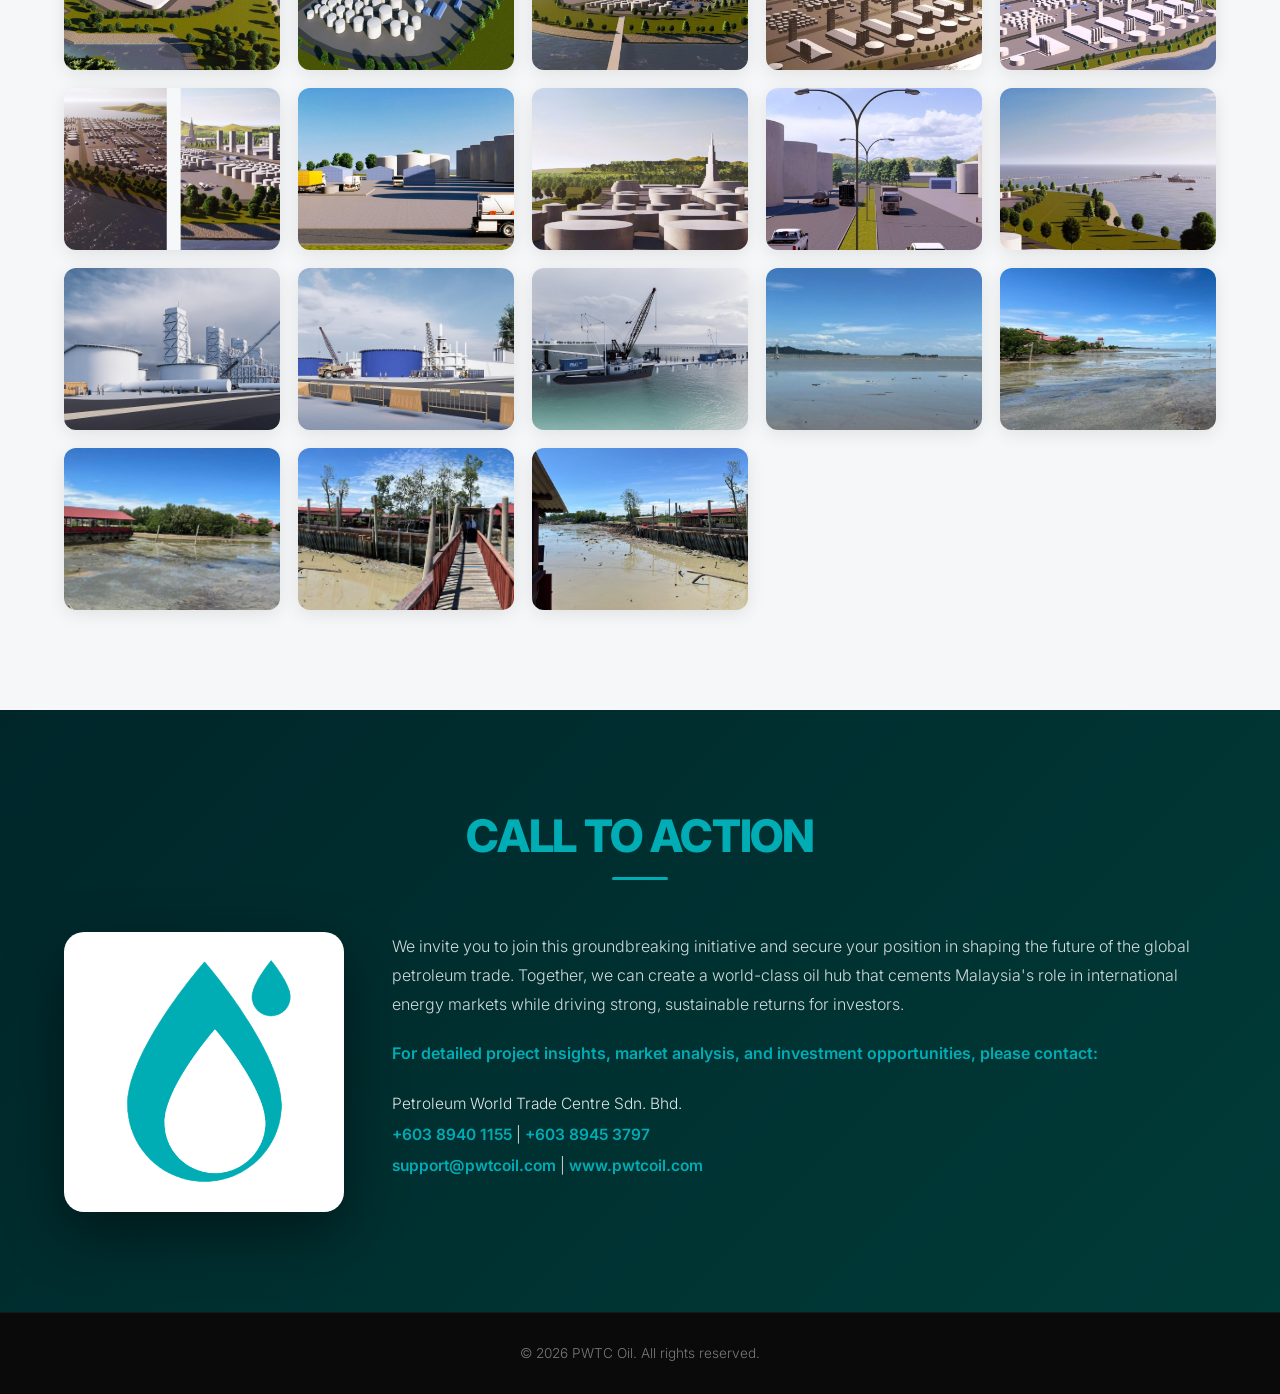
==== commit 2ae97f50: "update" ====
--- a/index.html
+++ b/index.html
@@ -352,31 +352,7 @@
       <div class="section-inner">
         <h1 class="section-title reveal">CORPORATE STRUCTURE</h1>
 
-        <h2 class="subsection-title reveal" data-delay="100">Board Of Directors (BOD)</h2>
-        <div class="cards-grid reveal" data-delay="220">
-          <div class="card">
-            <img src="assets/images/pfp_placeholder.jpg" alt="Dato Seri Farid Ibrahim" class="profile-picture">
-            <div class="card-name">Dato Seri Farid Ibrahim</div>
-            <div class="card-role">Executive Chairman</div>
-          </div>
-          <div class="card">
-            <img src="assets/images/pfp_placeholder.jpg" alt="Dato S.R. Letchumanan" class="profile-picture">
-            <div class="card-name">Dato S.R. Letchumanan</div>
-            <div class="card-role">Managing Director</div>
-          </div>
-          <div class="card">
-            <img src="assets/images/pfp_placeholder.jpg" alt="Mukhlis Bin Abdullah" class="profile-picture">
-            <div class="card-name">Mukhlis Bin Abdullah</div>
-            <div class="card-role">Director</div>
-          </div>
-          <div class="card">
-            <img src="assets/images/pfp_placeholder.jpg" alt="Sathya Kumar" class="profile-picture">
-            <div class="card-name">Sathya Kumar</div>
-            <div class="card-role">Director</div>
-          </div>
-        </div>
-
-        <h2 class="subsection-title reveal" data-delay="100" style="margin-top: 5vh;">Project Management Team</h2>
+        <h2 class="subsection-title reveal" data-delay="100">Project Management Team</h2>
         <div class="cards-grid single-col reveal" data-delay="220">
           <div class="card card-wide">
             <div class="pmc-header">
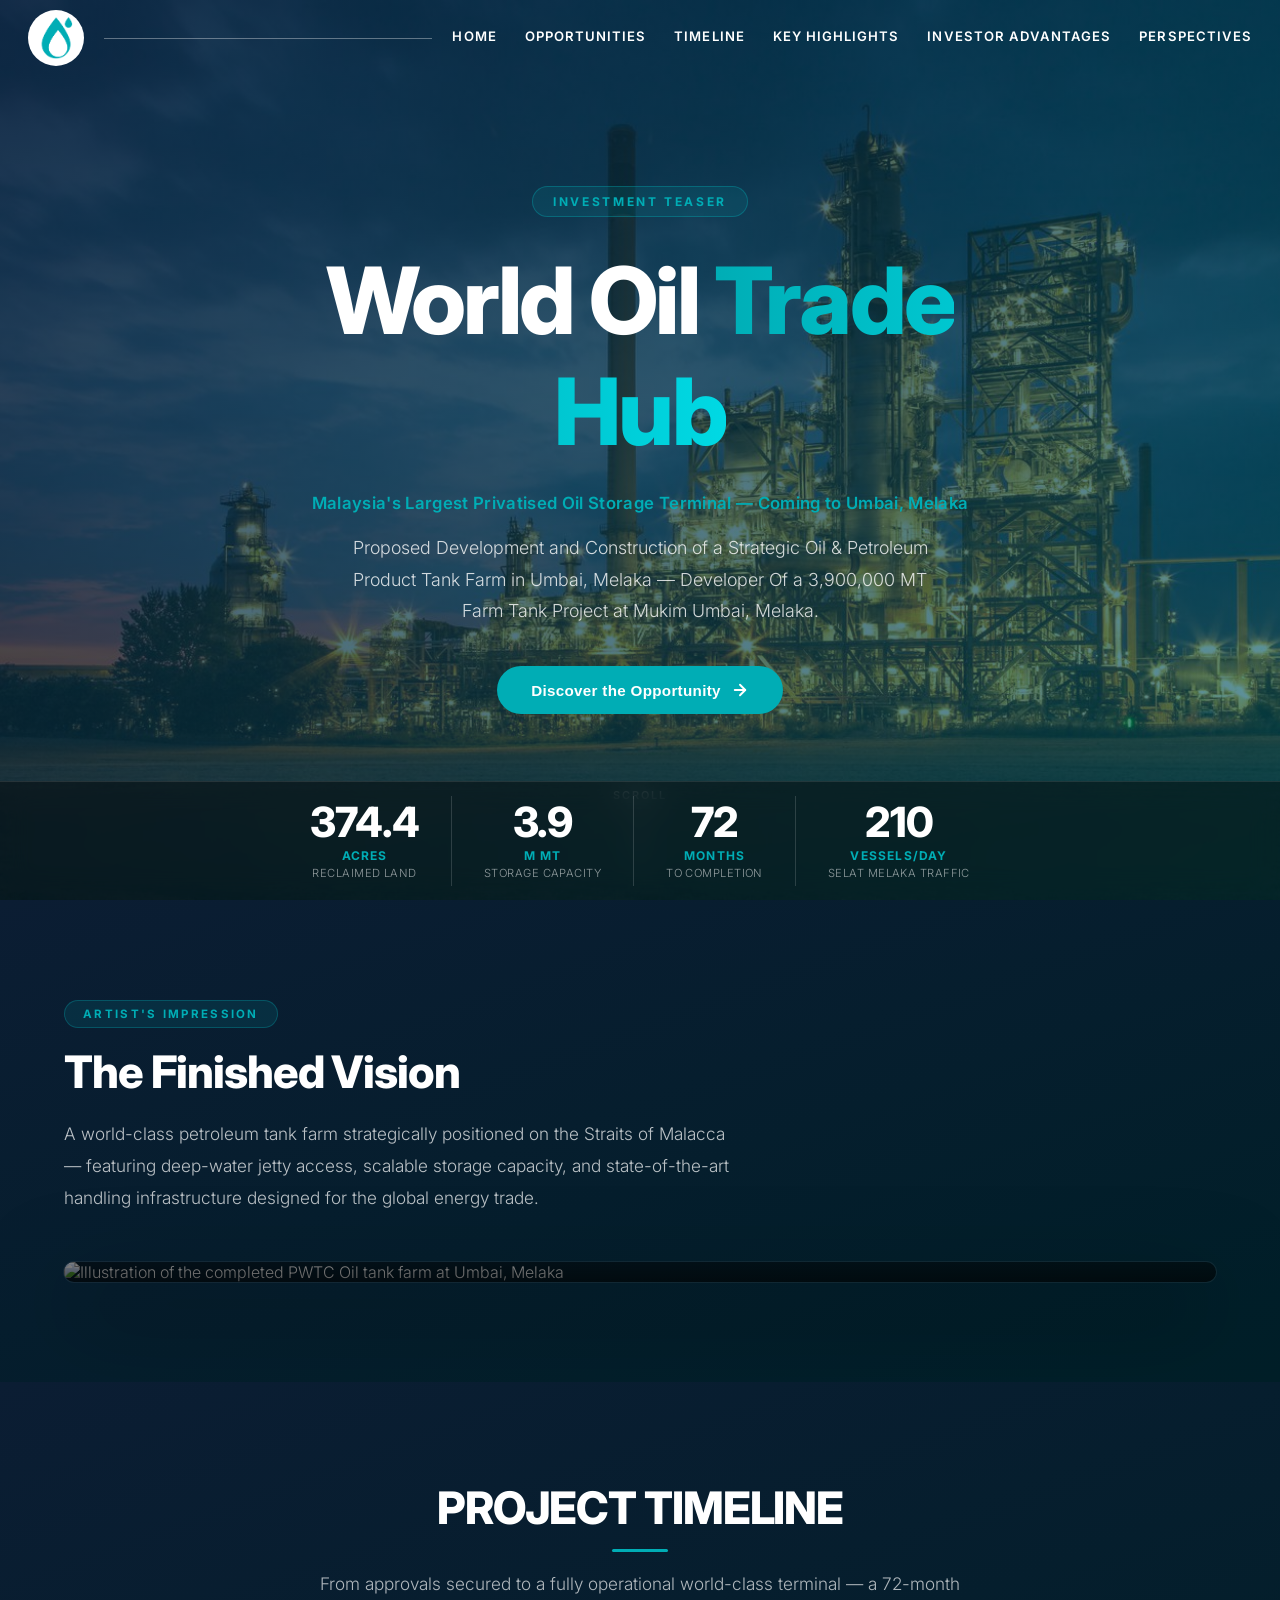
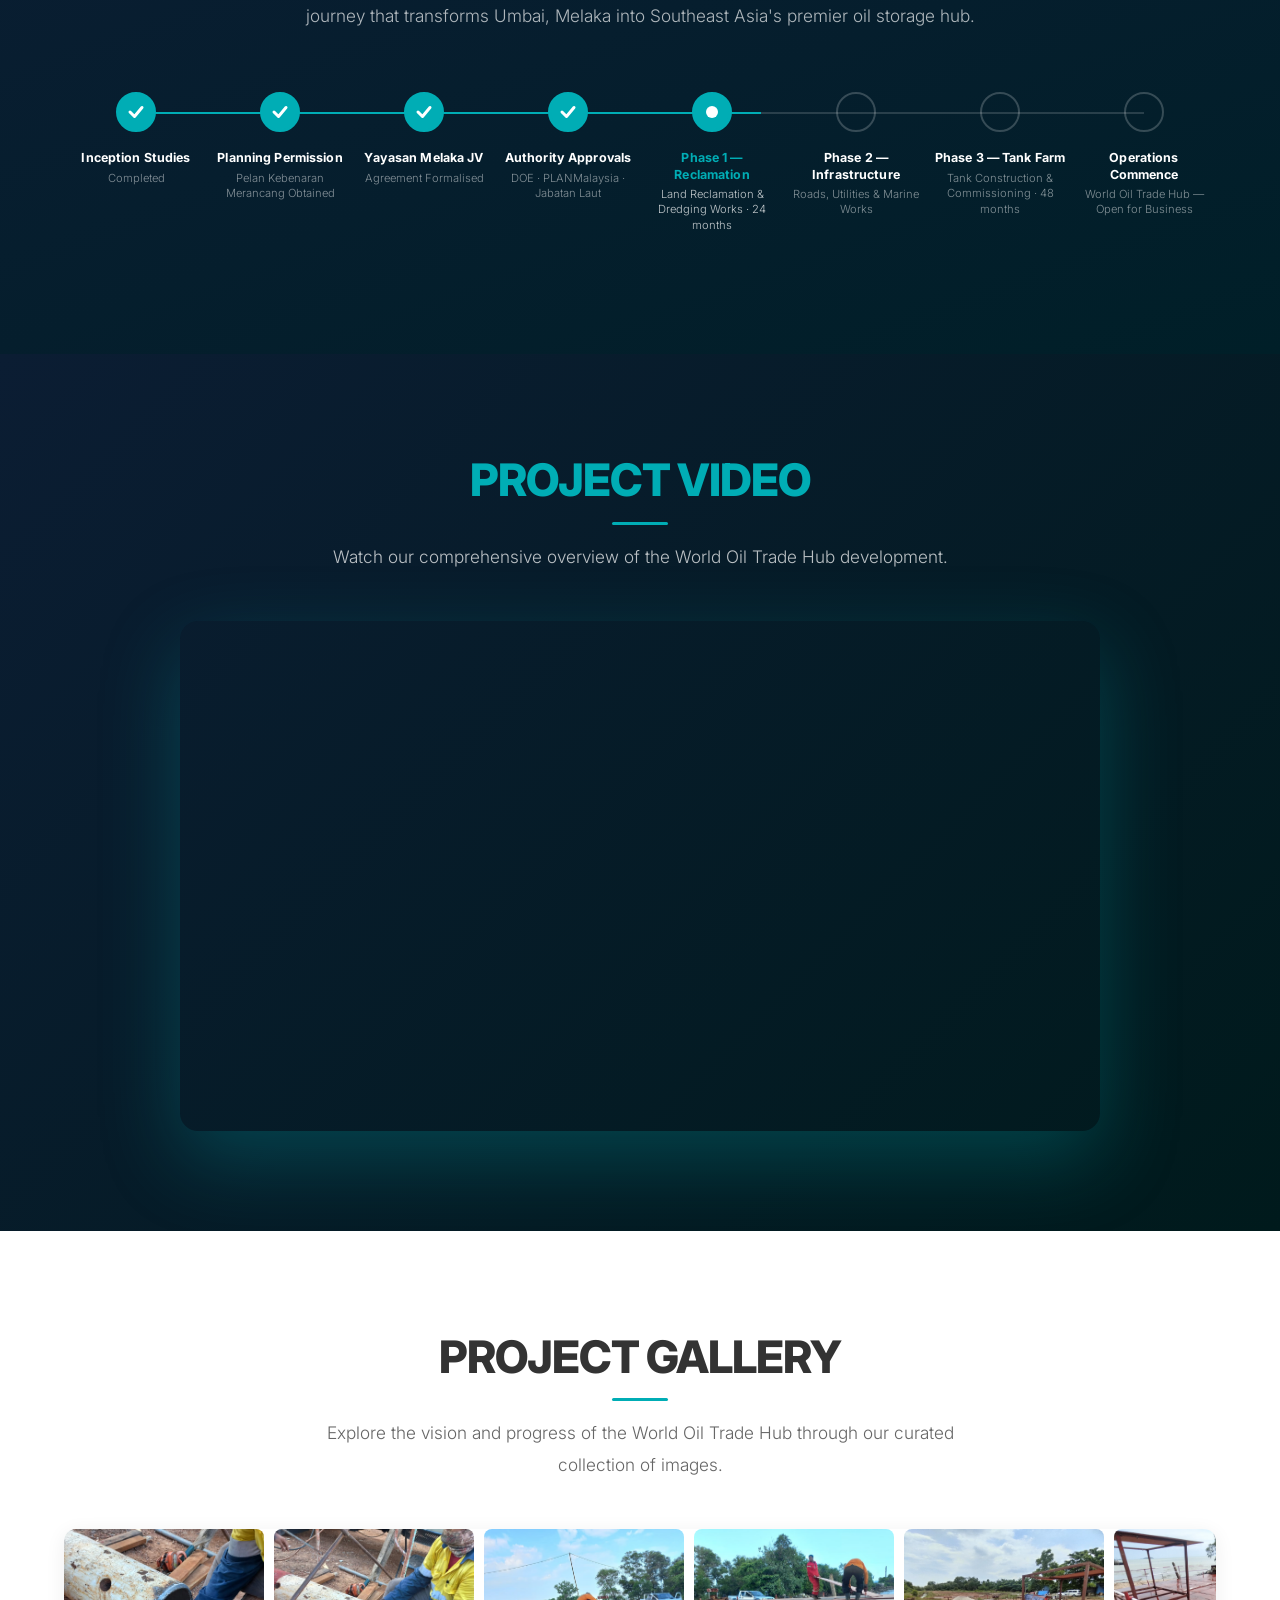
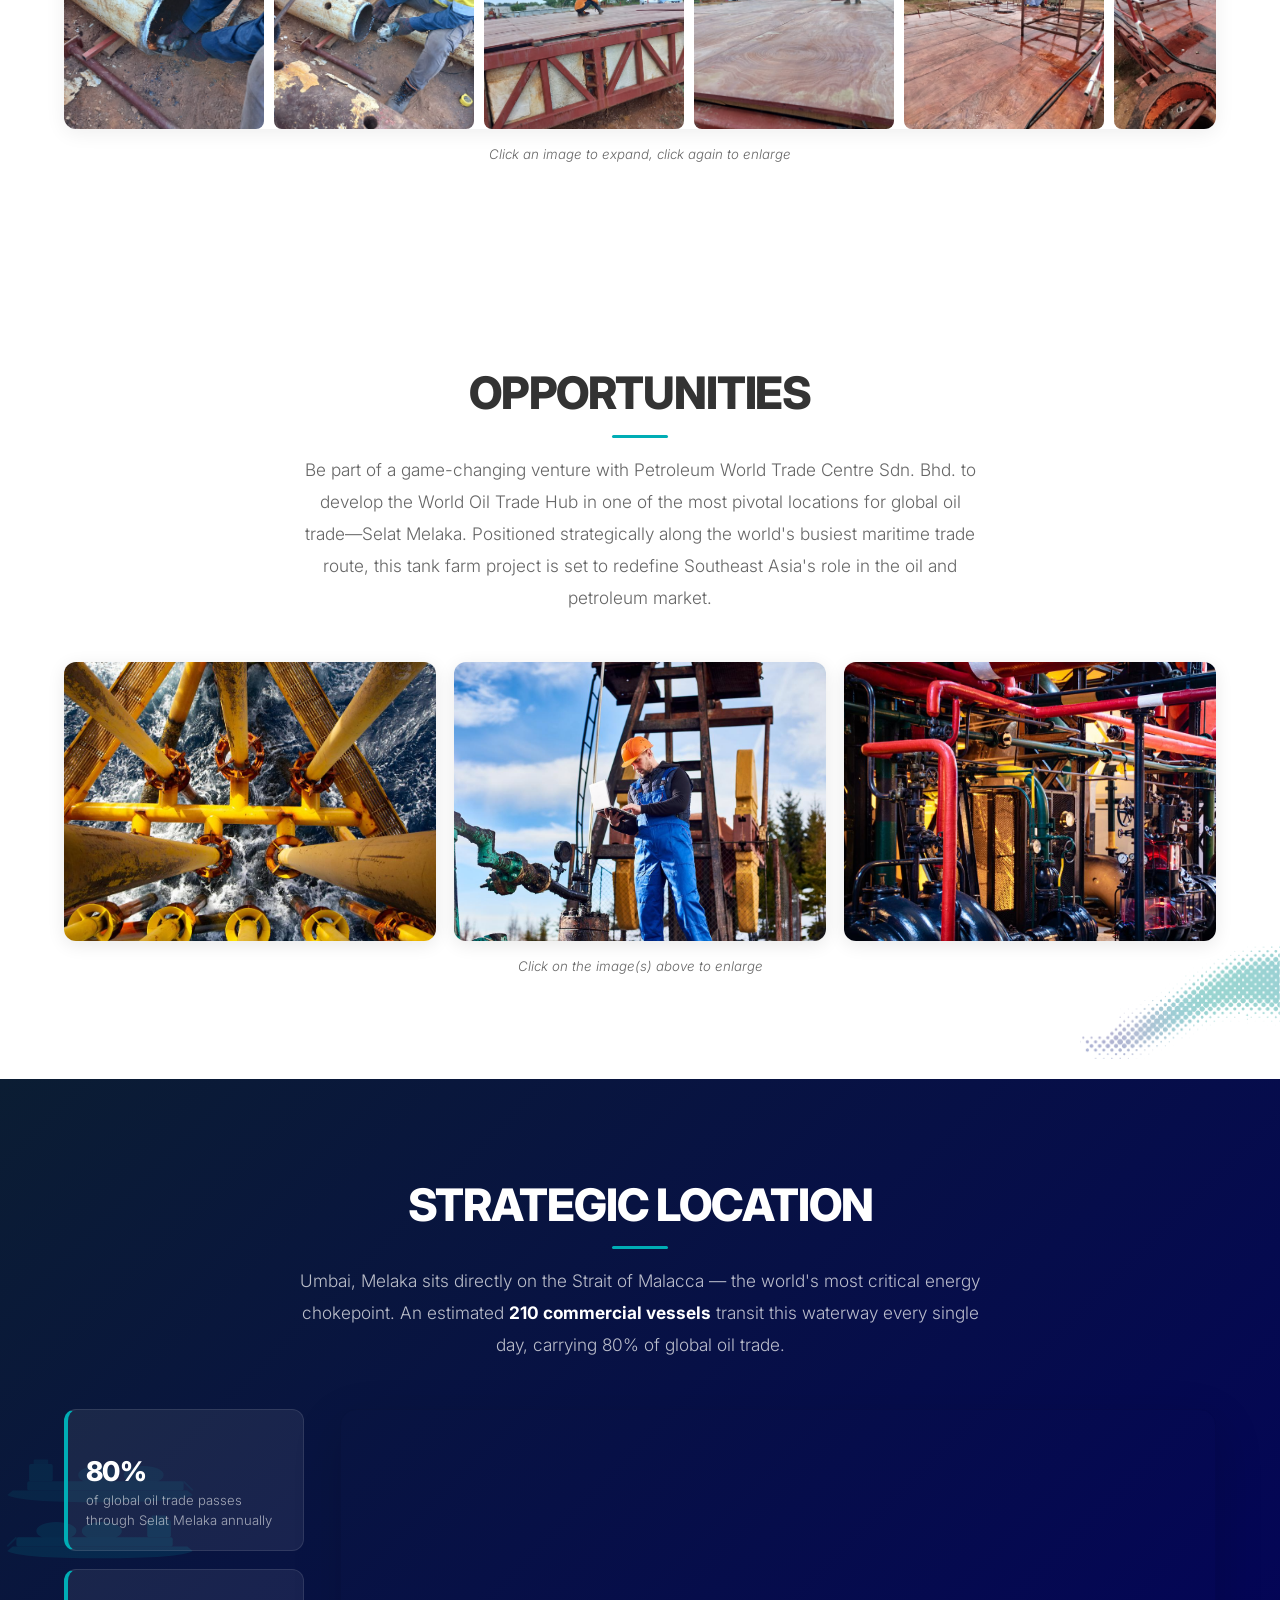
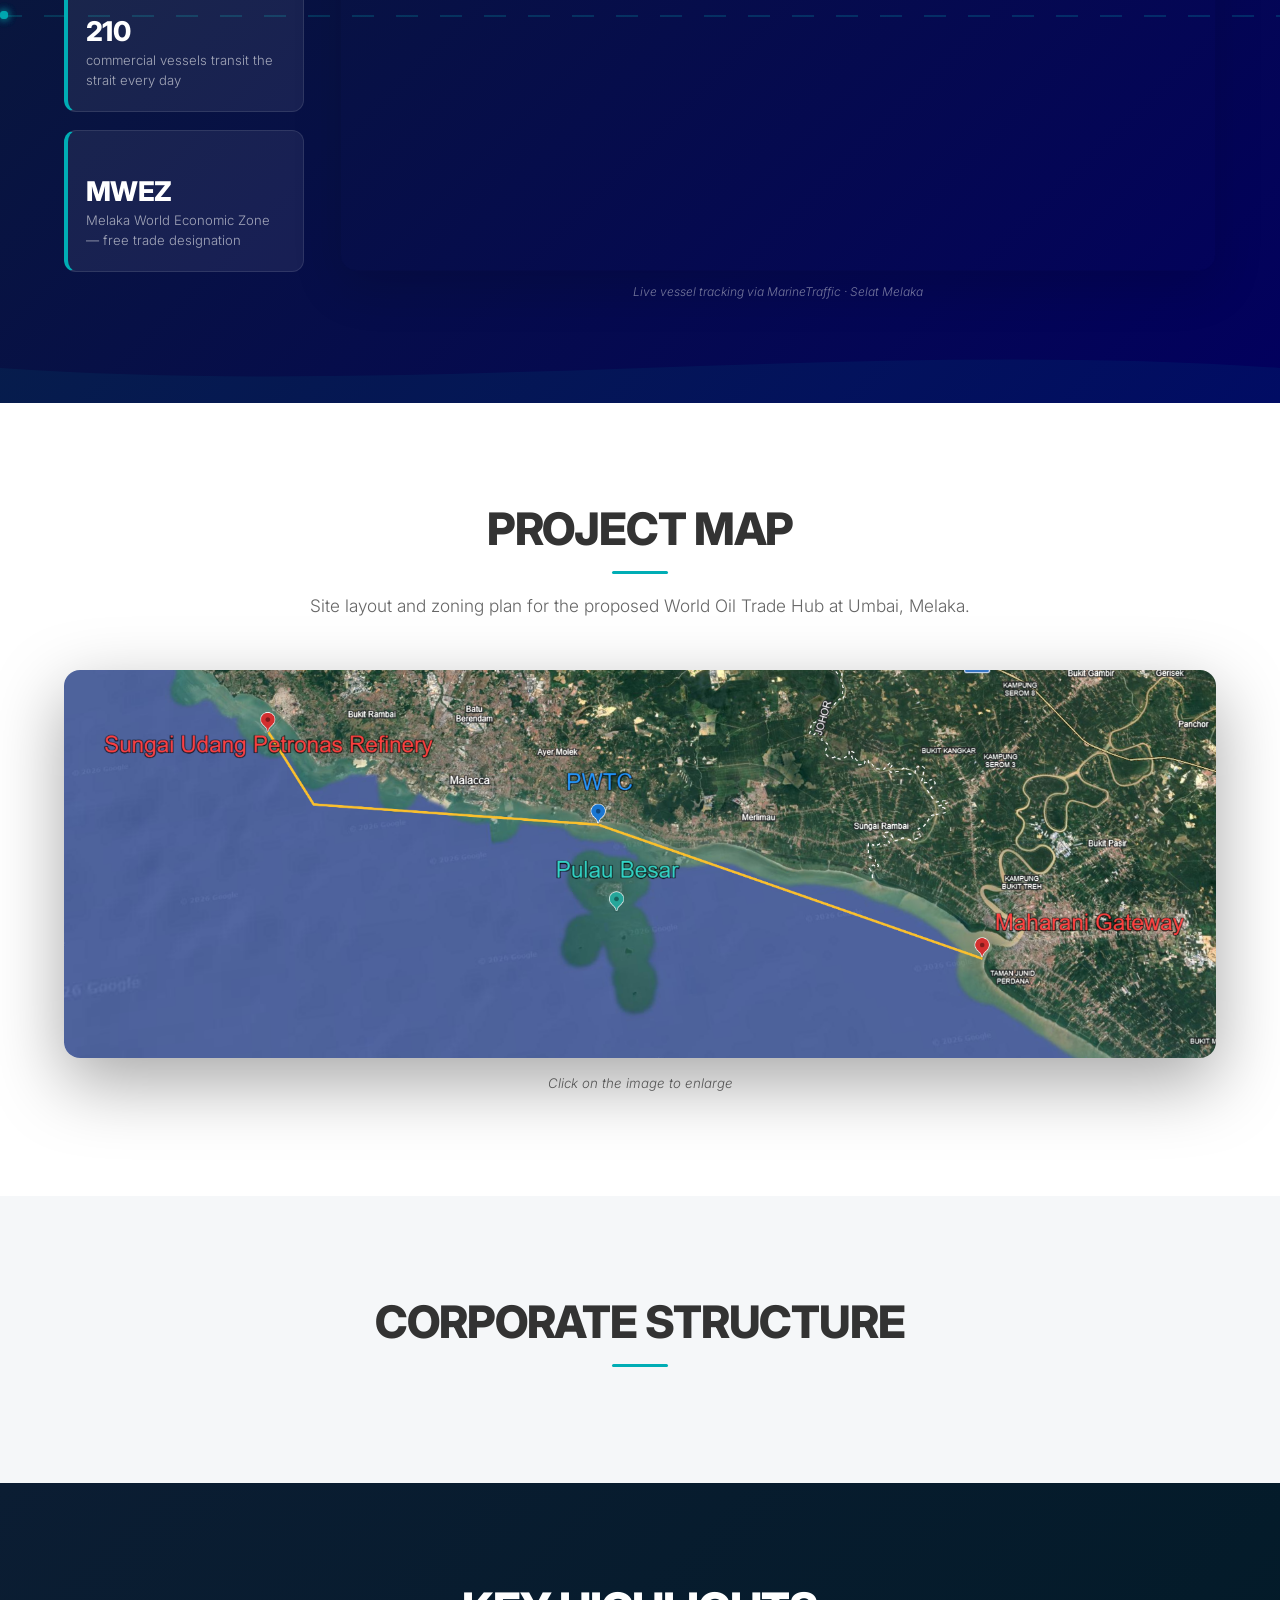
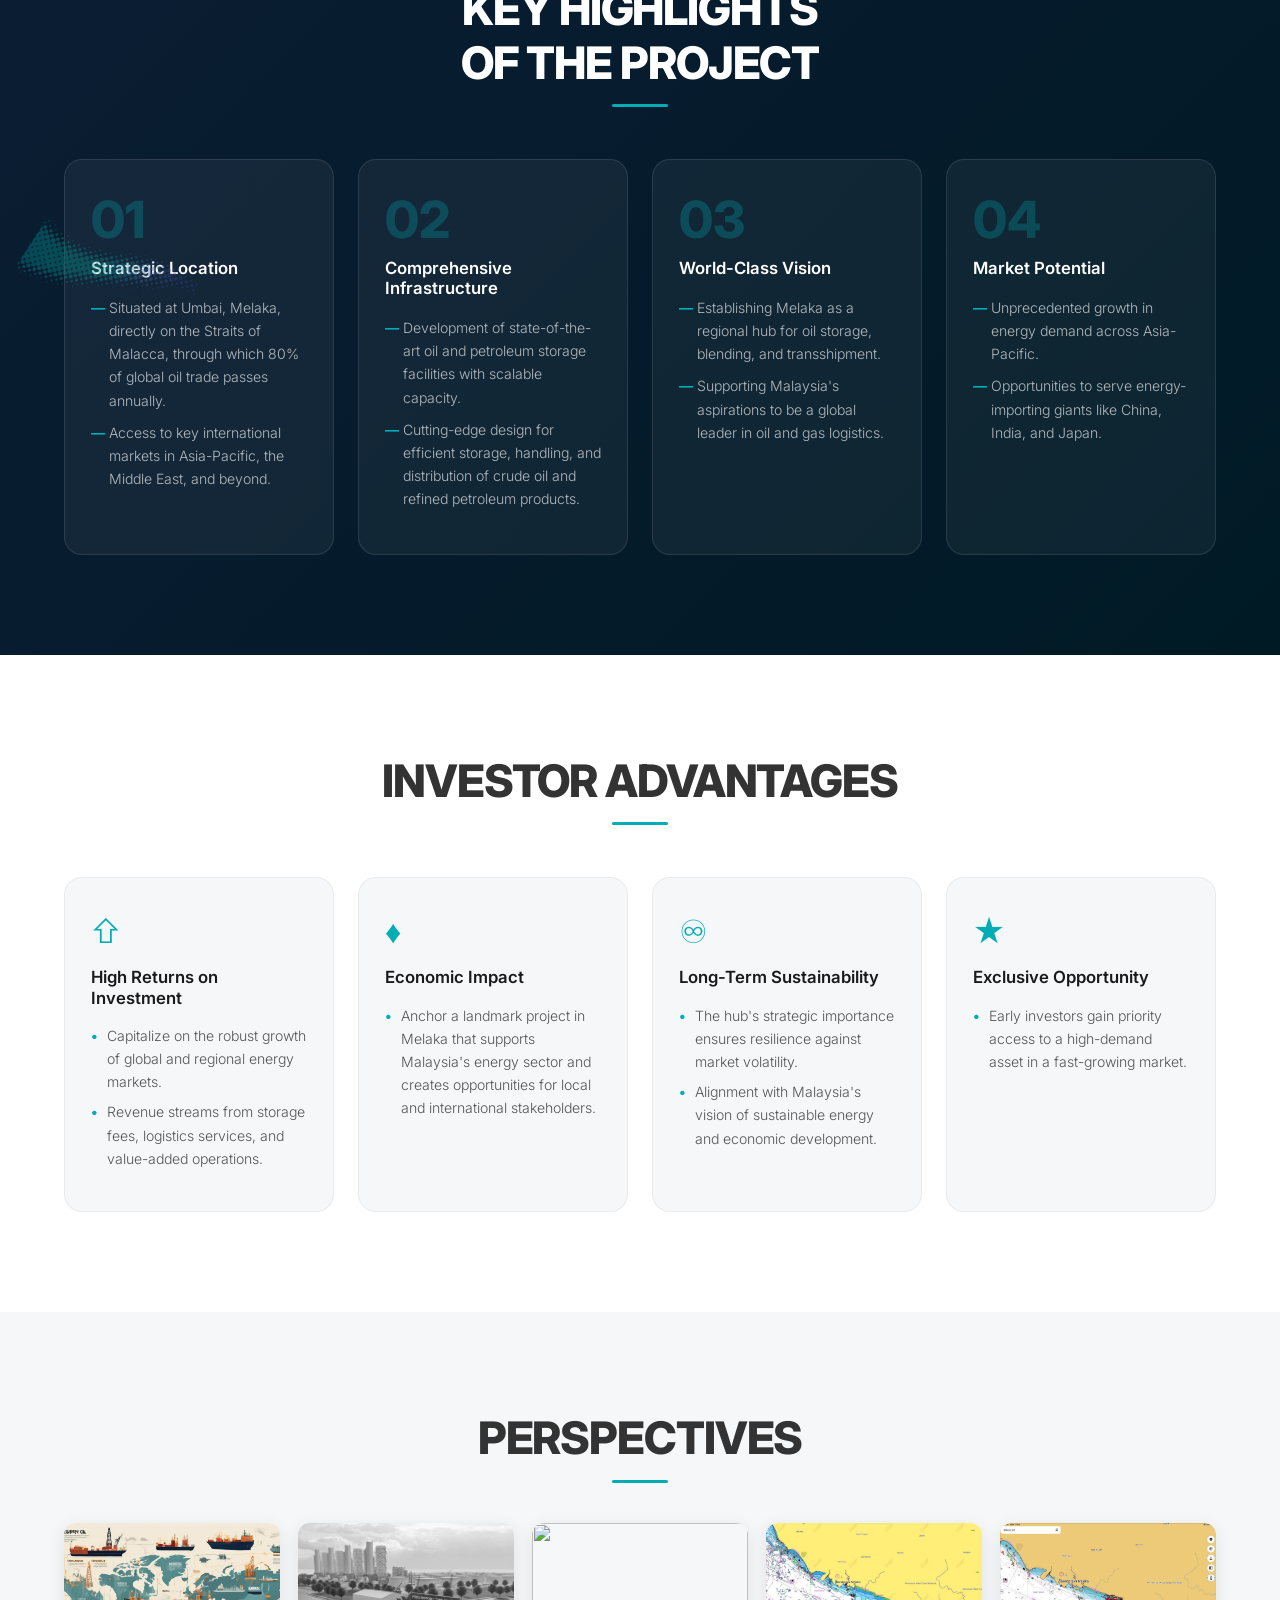
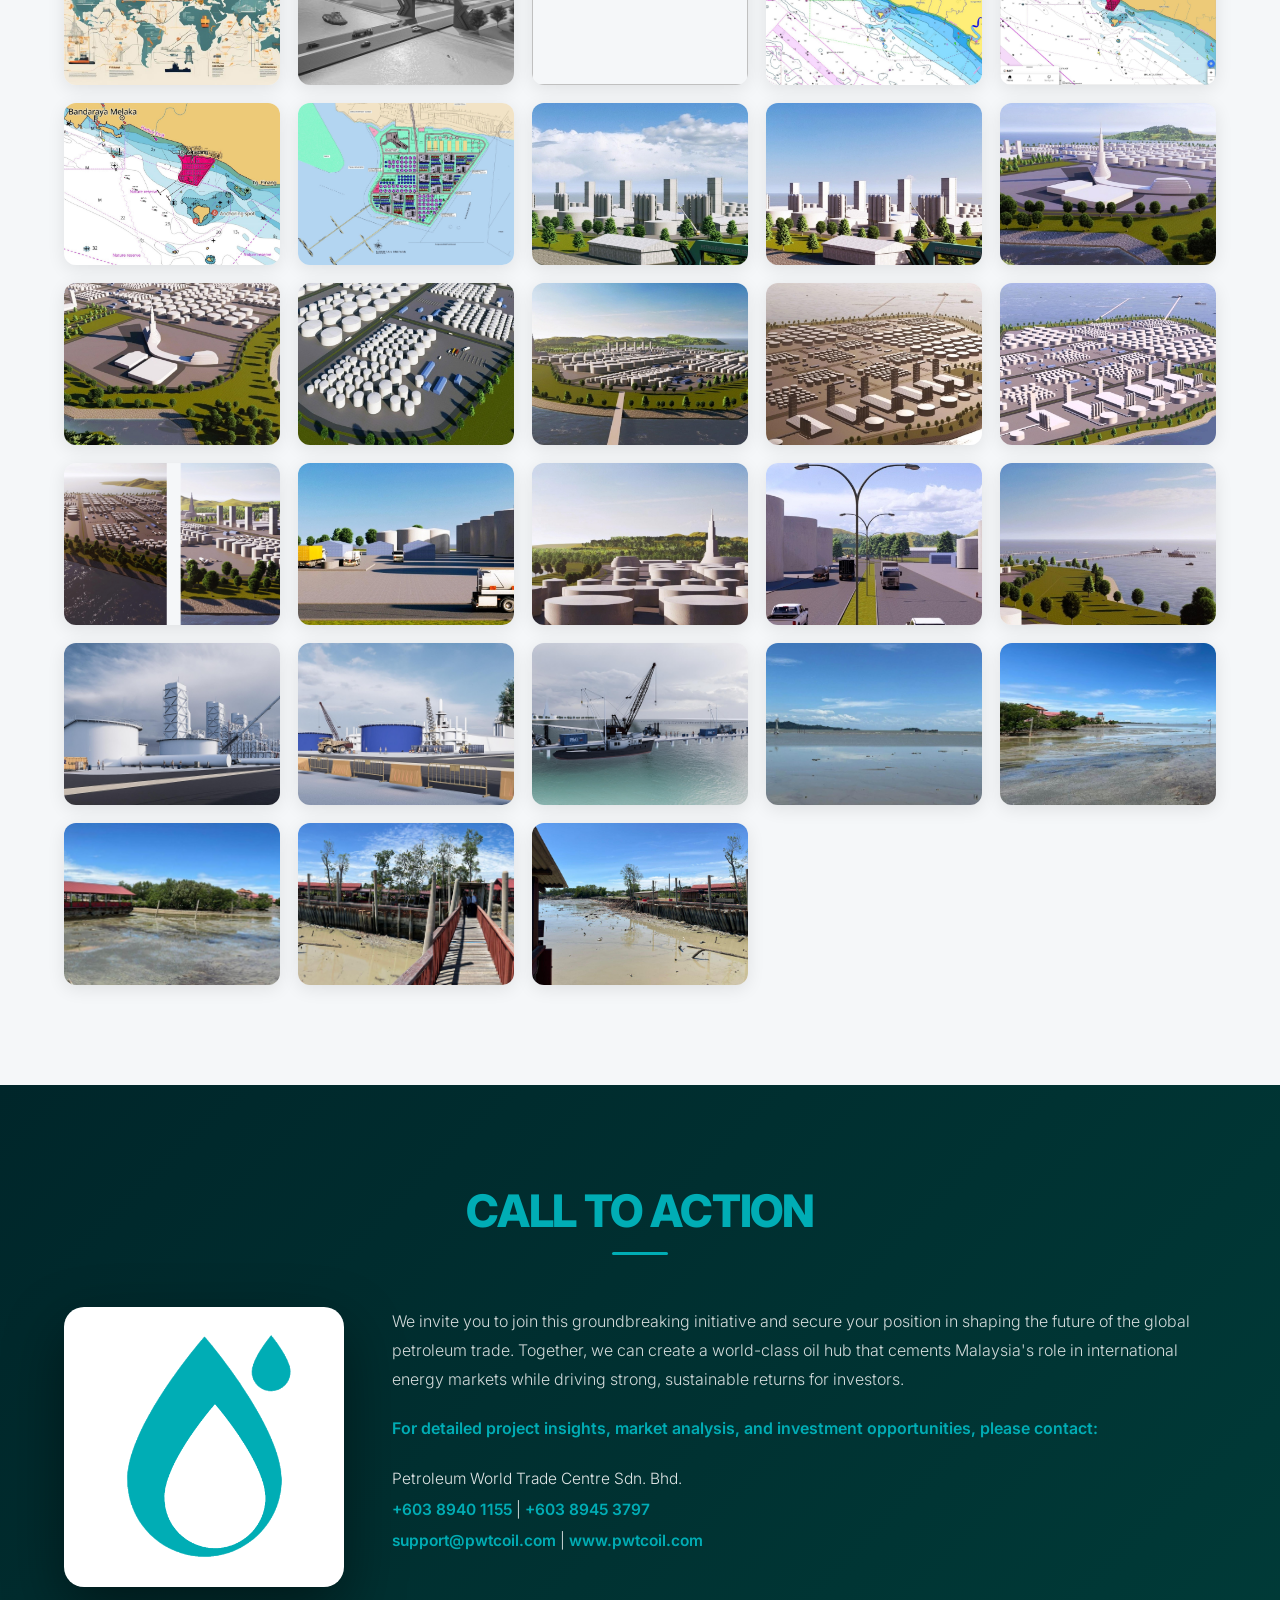
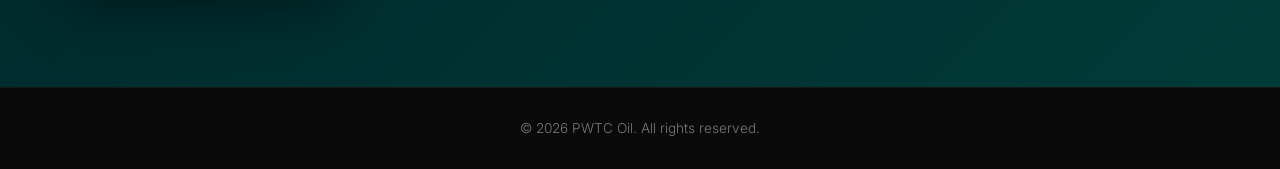
==== commit e06cfcdc: "update" ====
--- a/index.html
+++ b/index.html
@@ -352,134 +352,6 @@
       <div class="section-inner">
         <h1 class="section-title reveal">CORPORATE STRUCTURE</h1>
 
-        <h2 class="subsection-title reveal" data-delay="100">Project Management Team</h2>
-        <div class="cards-grid single-col reveal" data-delay="220">
-          <div class="card card-wide">
-            <div class="pmc-header">
-              <img src="assets/images/building_placeholder.png" alt="Thiviya Builders" class="profile-picture building-pic">
-              <div>
-                <div class="card-name">Thiviya Builders (M) Sdn Bhd</div>
-                <div class="card-role">Project Management Consultant — Umbai, Melaka Reclamation Projects</div>
-              </div>
-            </div>
-            <div class="fn-grid">
-              <div class="fn-card">
-                <i data-lucide="list-checks" class="fn-icon"></i>
-                <div class="fn-title">Project Planning</div>
-                <div class="fn-desc">Execution plans, timelines &amp; stakeholder coordination</div>
-              </div>
-              <div class="fn-card">
-                <i data-lucide="file-search" class="fn-icon"></i>
-                <div class="fn-title">Technical Oversight</div>
-                <div class="fn-desc">EIA, hydrology, soil investigation &amp; engineering review</div>
-              </div>
-              <div class="fn-card">
-                <i data-lucide="shield-check" class="fn-icon"></i>
-                <div class="fn-title">Regulatory Compliance</div>
-                <div class="fn-desc">Approvals from DOE, PLANMalaysia &amp; Jabatan Laut</div>
-              </div>
-              <div class="fn-card">
-                <i data-lucide="clipboard-list" class="fn-icon"></i>
-                <div class="fn-title">Procurement &amp; Contracts</div>
-                <div class="fn-desc">Tender management, contractor evaluation &amp; contract admin</div>
-              </div>
-              <div class="fn-card">
-                <i data-lucide="wrench" class="fn-icon"></i>
-                <div class="fn-title">Construction Supervision</div>
-                <div class="fn-desc">Site inspections, quality control &amp; safety compliance</div>
-              </div>
-              <div class="fn-card">
-                <i data-lucide="bar-chart-2" class="fn-icon"></i>
-                <div class="fn-title">Stakeholder Reporting</div>
-                <div class="fn-desc">Progress reports, financial updates &amp; risk assessments</div>
-              </div>
-              <div class="fn-card">
-                <i data-lucide="alert-triangle" class="fn-icon"></i>
-                <div class="fn-title">Risk Management</div>
-                <div class="fn-desc">Identify &amp; mitigate environmental, technical &amp; financial risks</div>
-              </div>
-            </div>
-          </div>
-        </div>
-
-        <h2 class="subsection-title reveal" data-delay="100" style="margin-top: 5vh;">Job Functions</h2>
-        <div class="cards-grid single-col reveal" data-delay="220">
-          <div class="card card-wide">
-            <div class="phases-container">
-
-              <div class="phase-card">
-                <div class="phase-header">
-                  <div class="phase-title">
-                    <i data-lucide="users" class="phase-icon"></i>
-                    PMC Core Responsibilities
-                  </div>
-                  <span class="phase-badge badge-teal">Ongoing</span>
-                </div>
-                <ul>
-                  <li>Checkers for Technical Engineering / Corporate Finance</li>
-                  <li>Quantity Surveying &amp; Contracts</li>
-                  <li>Report to BOD</li>
-                </ul>
-              </div>
-
-              <div class="phase-card">
-                <div class="phase-header">
-                  <div class="phase-title">
-                    <i data-lucide="layers" class="phase-icon"></i>
-                    Phase 1 — Dredging &amp; Filling
-                  </div>
-                  <span class="phase-badge badge-green">In Progress</span>
-                </div>
-                <div>
-                  O &amp; L Jurutera Perunding Sdn Bhd
-                  <ul>
-                    <li>Datuk Ir. Othman Bin Abdul Rahim</li>
-                  </ul>
-                </div>
-              </div>
-
-              <div class="phase-card">
-                <div class="phase-header">
-                  <div class="phase-title">
-                    <i data-lucide="building-2" class="phase-icon"></i>
-                    Phase 2 — Infrastructure Works
-                  </div>
-                  <span class="phase-badge badge-amber">Upcoming</span>
-                </div>
-                <div>
-                  Petareka Perunding (M) Sdn Bhd
-                  <ul>
-                    <li>Ir. Douglas Chow</li>
-                    <li>Ir. Jalaluddin Johan</li>
-                    <li>Ir. Dr. Ganeindran S.</li>
-                    <li>Ir. Wong Seak Kai</li>
-                  </ul>
-                  Marine &amp; Coastal Engineer
-                  <ul>
-                    <li>Ir. Pui Syn Kong</li>
-                  </ul>
-                  Planner &amp; Architect
-                  <ul>
-                    <li>Ar. Jason Looi</li>
-                  </ul>
-                </div>
-              </div>
-
-              <div class="phase-card">
-                <div class="phase-header">
-                  <div class="phase-title">
-                    <i data-lucide="fuel" class="phase-icon"></i>
-                    Phase 3 — Tank Farm
-                  </div>
-                  <span class="phase-badge badge-blue">Open for EOI</span>
-                </div>
-                <div>Consultant to be appointed. Expressions of interest are open for qualified tank farm engineering firms.</div>
-              </div>
-
-            </div>
-          </div>
-        </div>
-
       </div>
     </section>
 
--- a/assets/css/styles.css
+++ b/assets/css/styles.css
@@ -583,7 +583,7 @@
 .opportunities { background: white; }
 
 /* ─── Project Map ────────────────────────────────────────────── */
-.project-map { background: var(--surface); }
+.project-map { background: white; }
 .map-image-wrap {
   border-radius: 16px;
   overflow: hidden;
